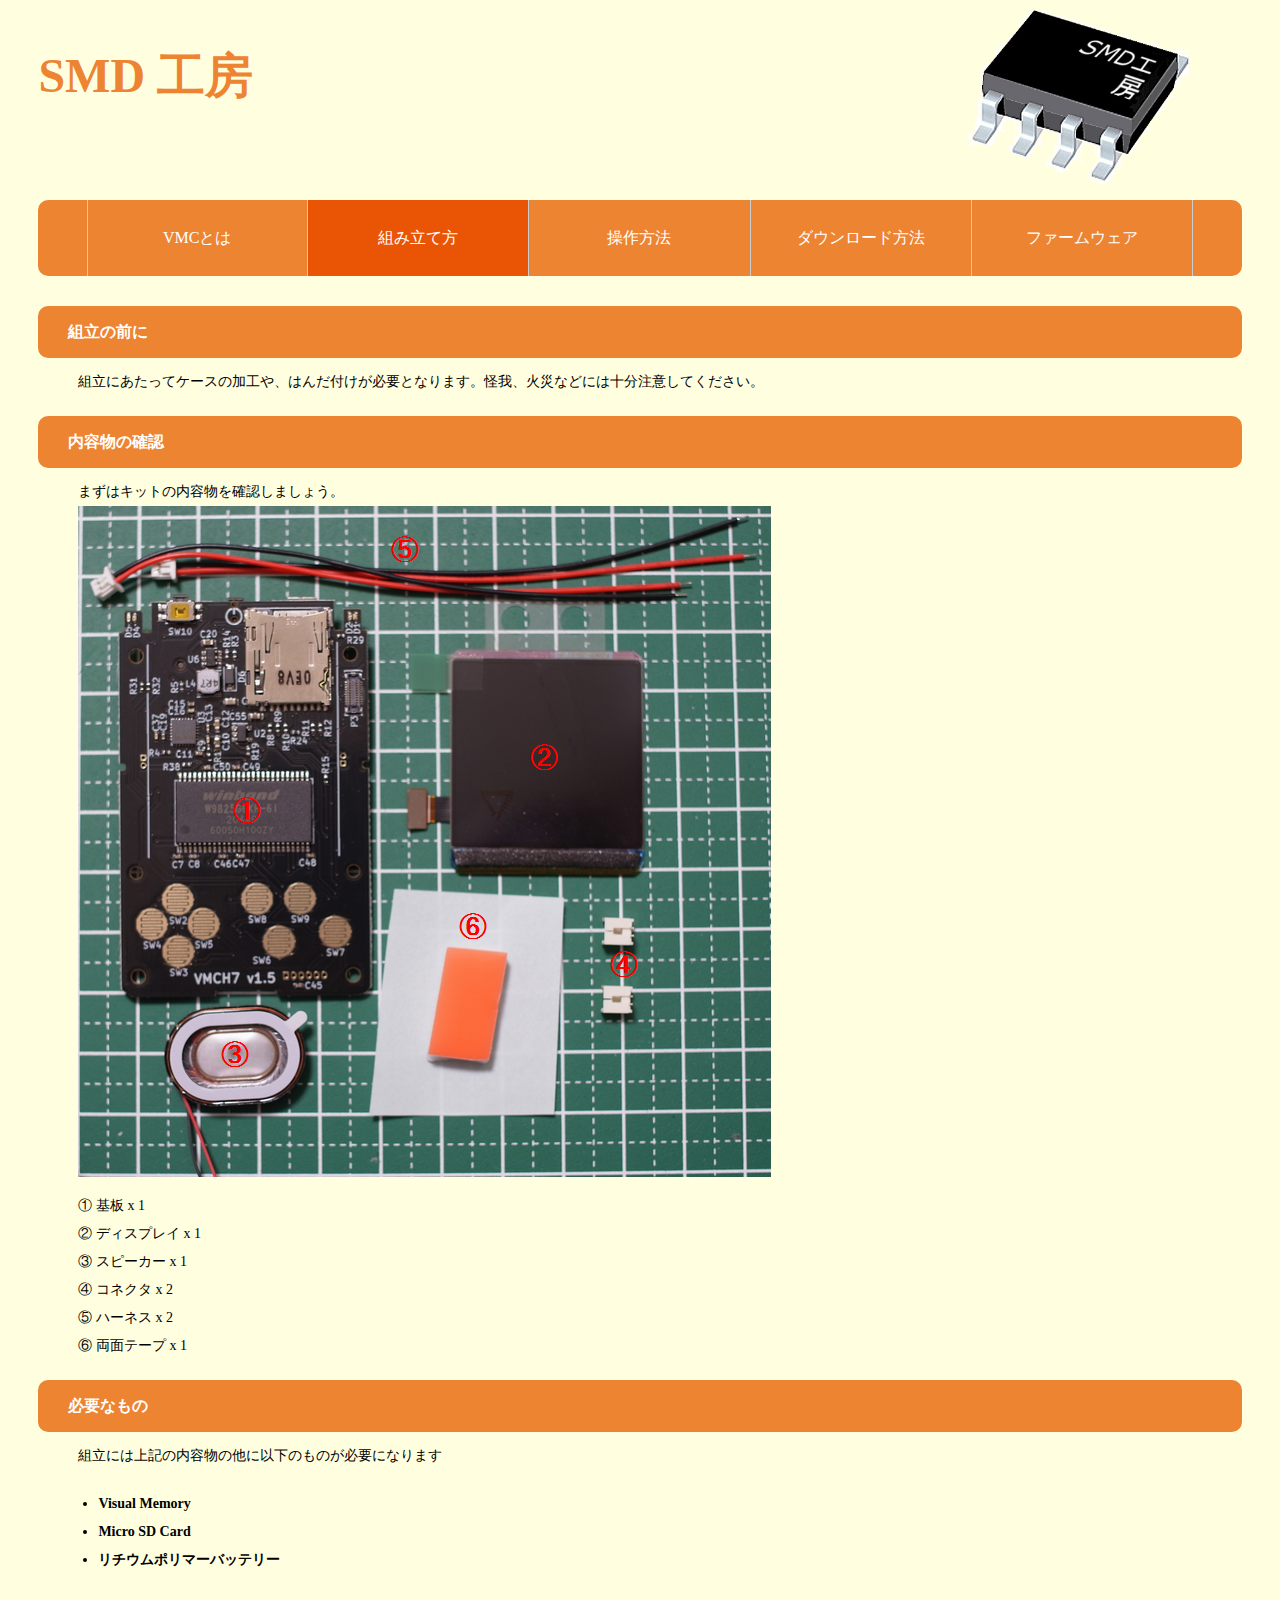
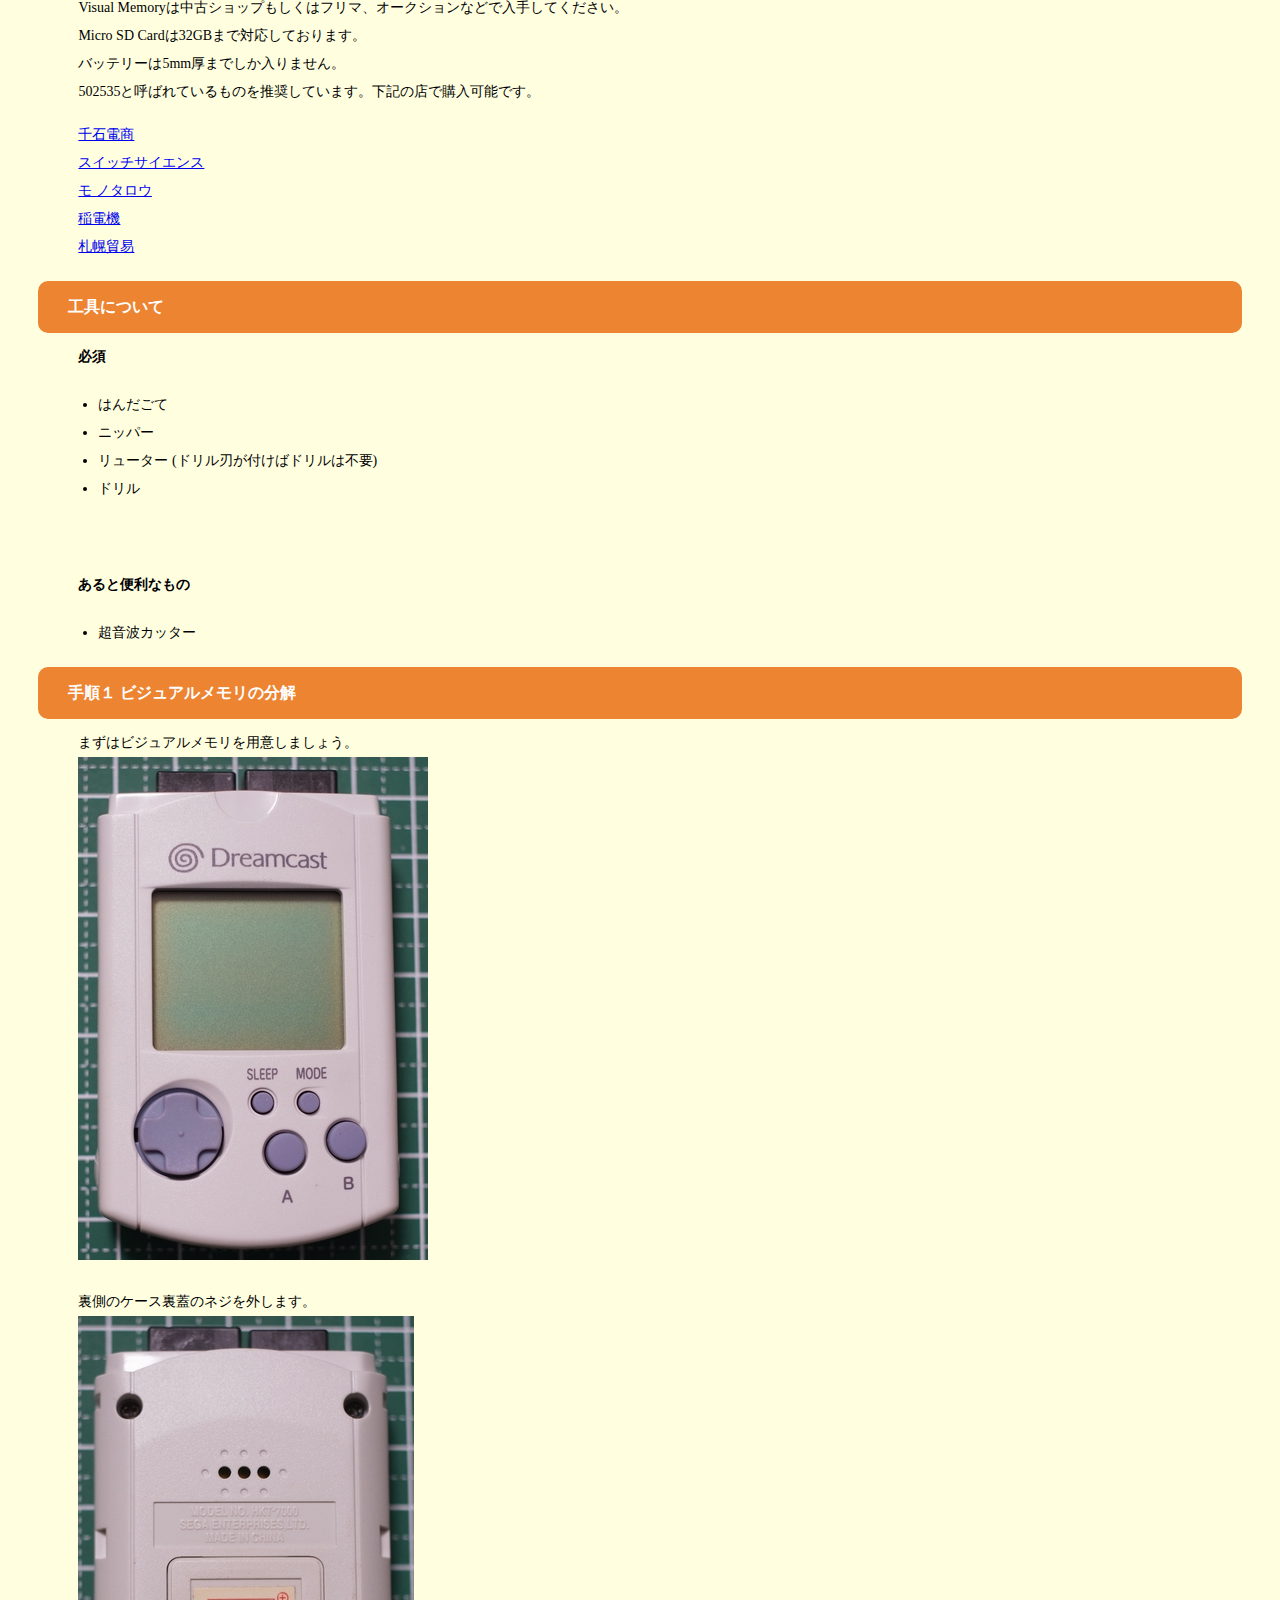
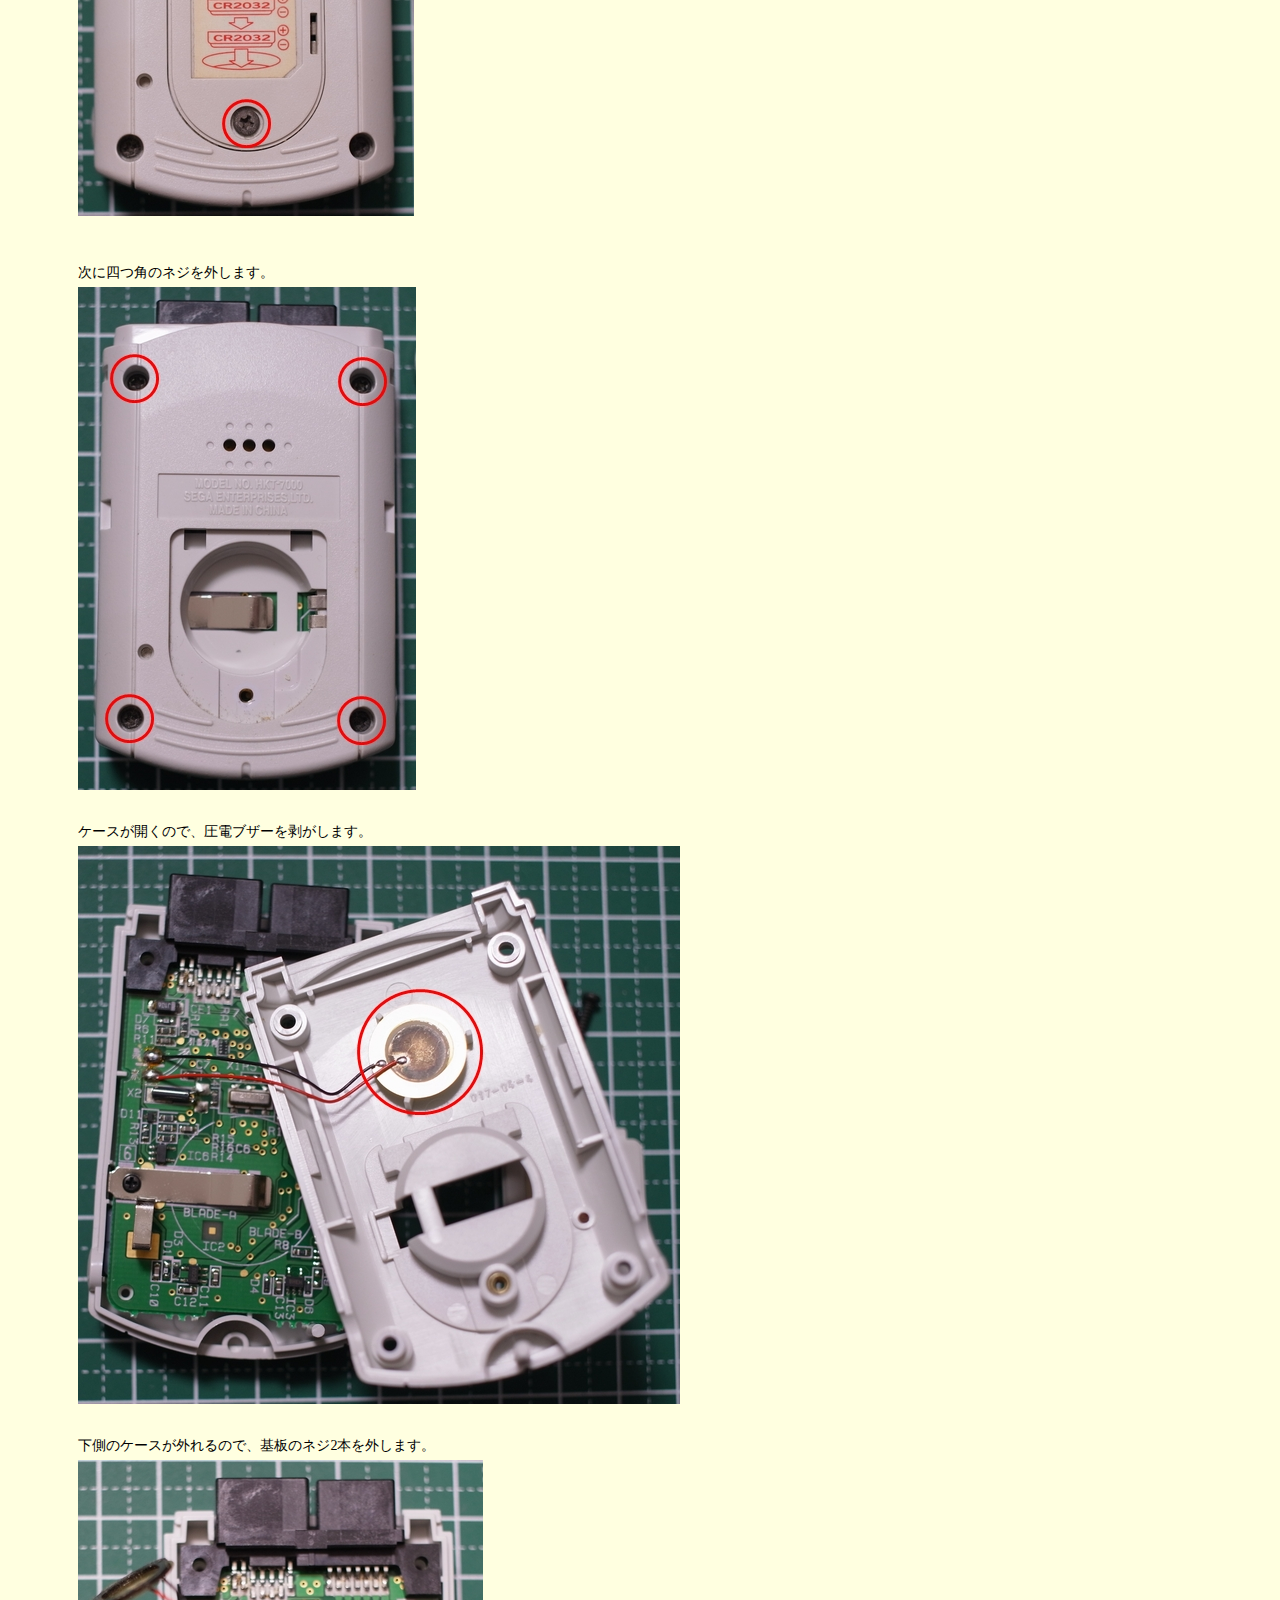
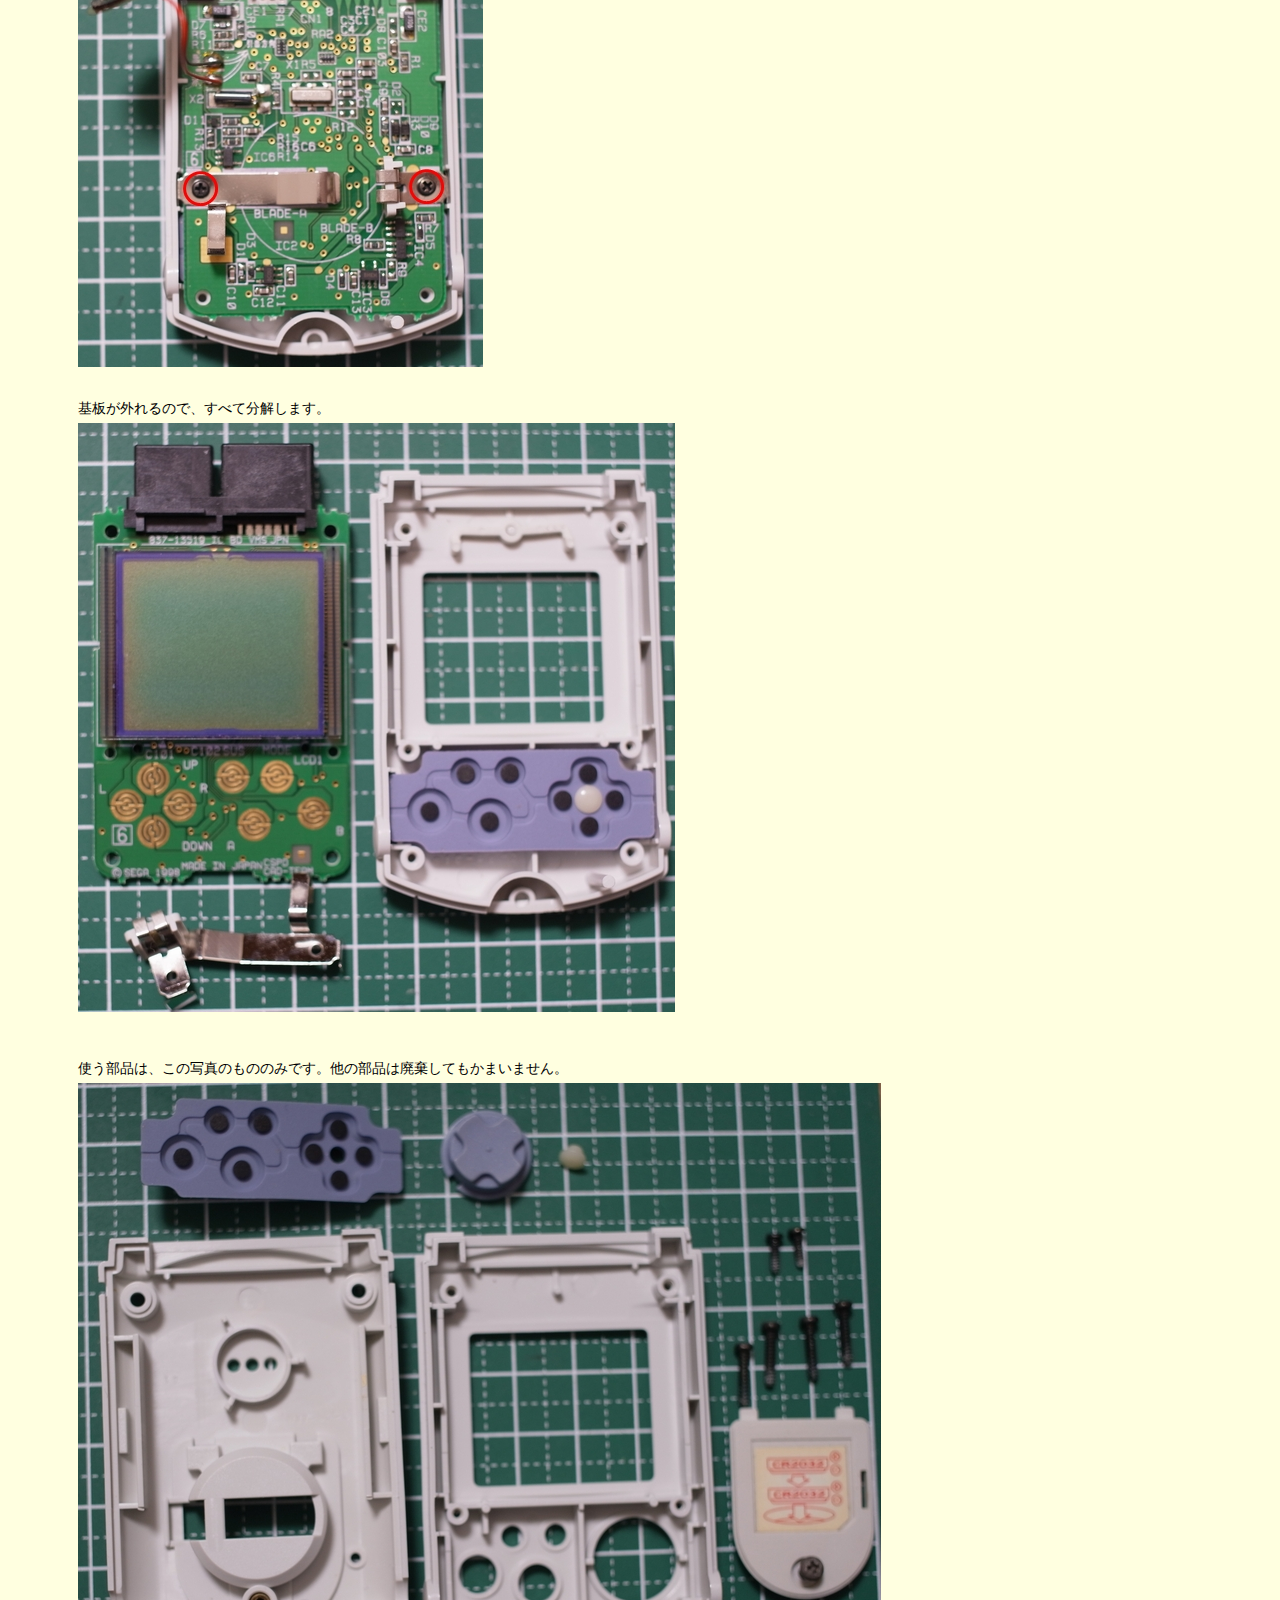
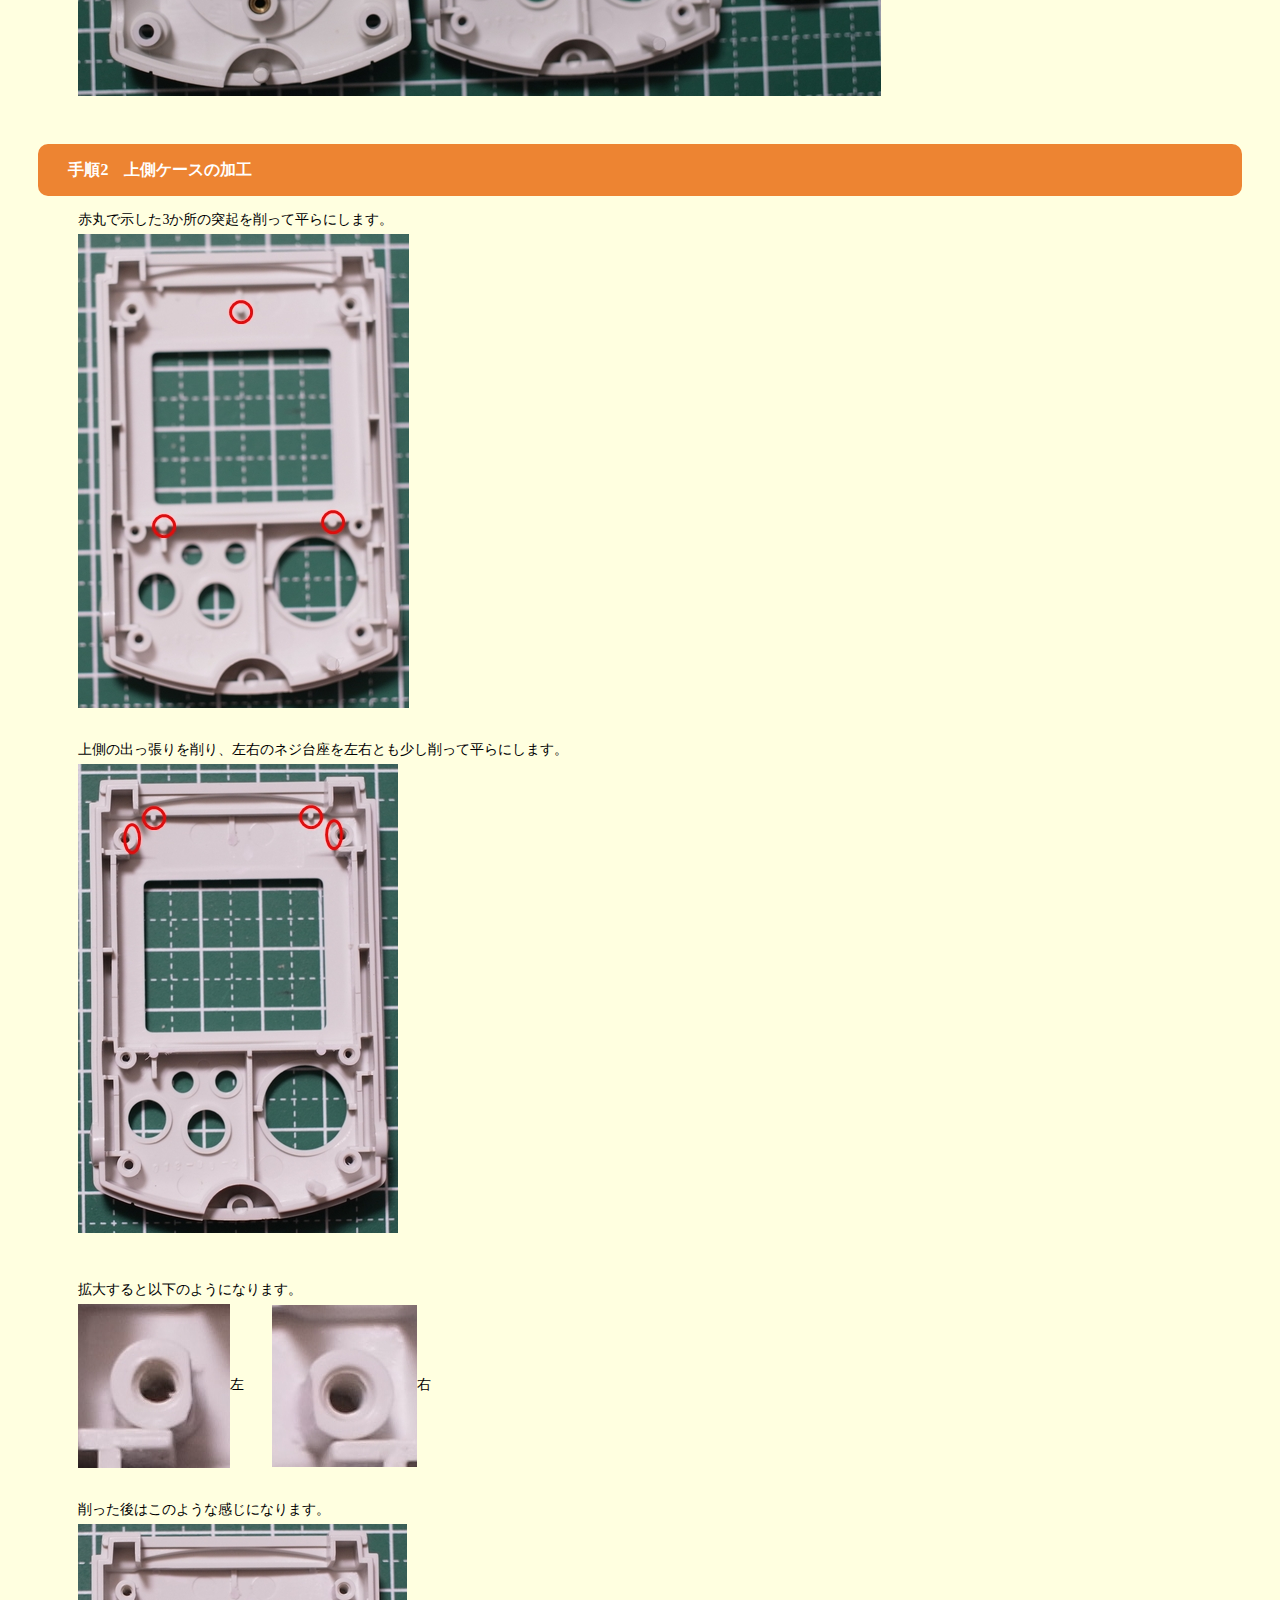
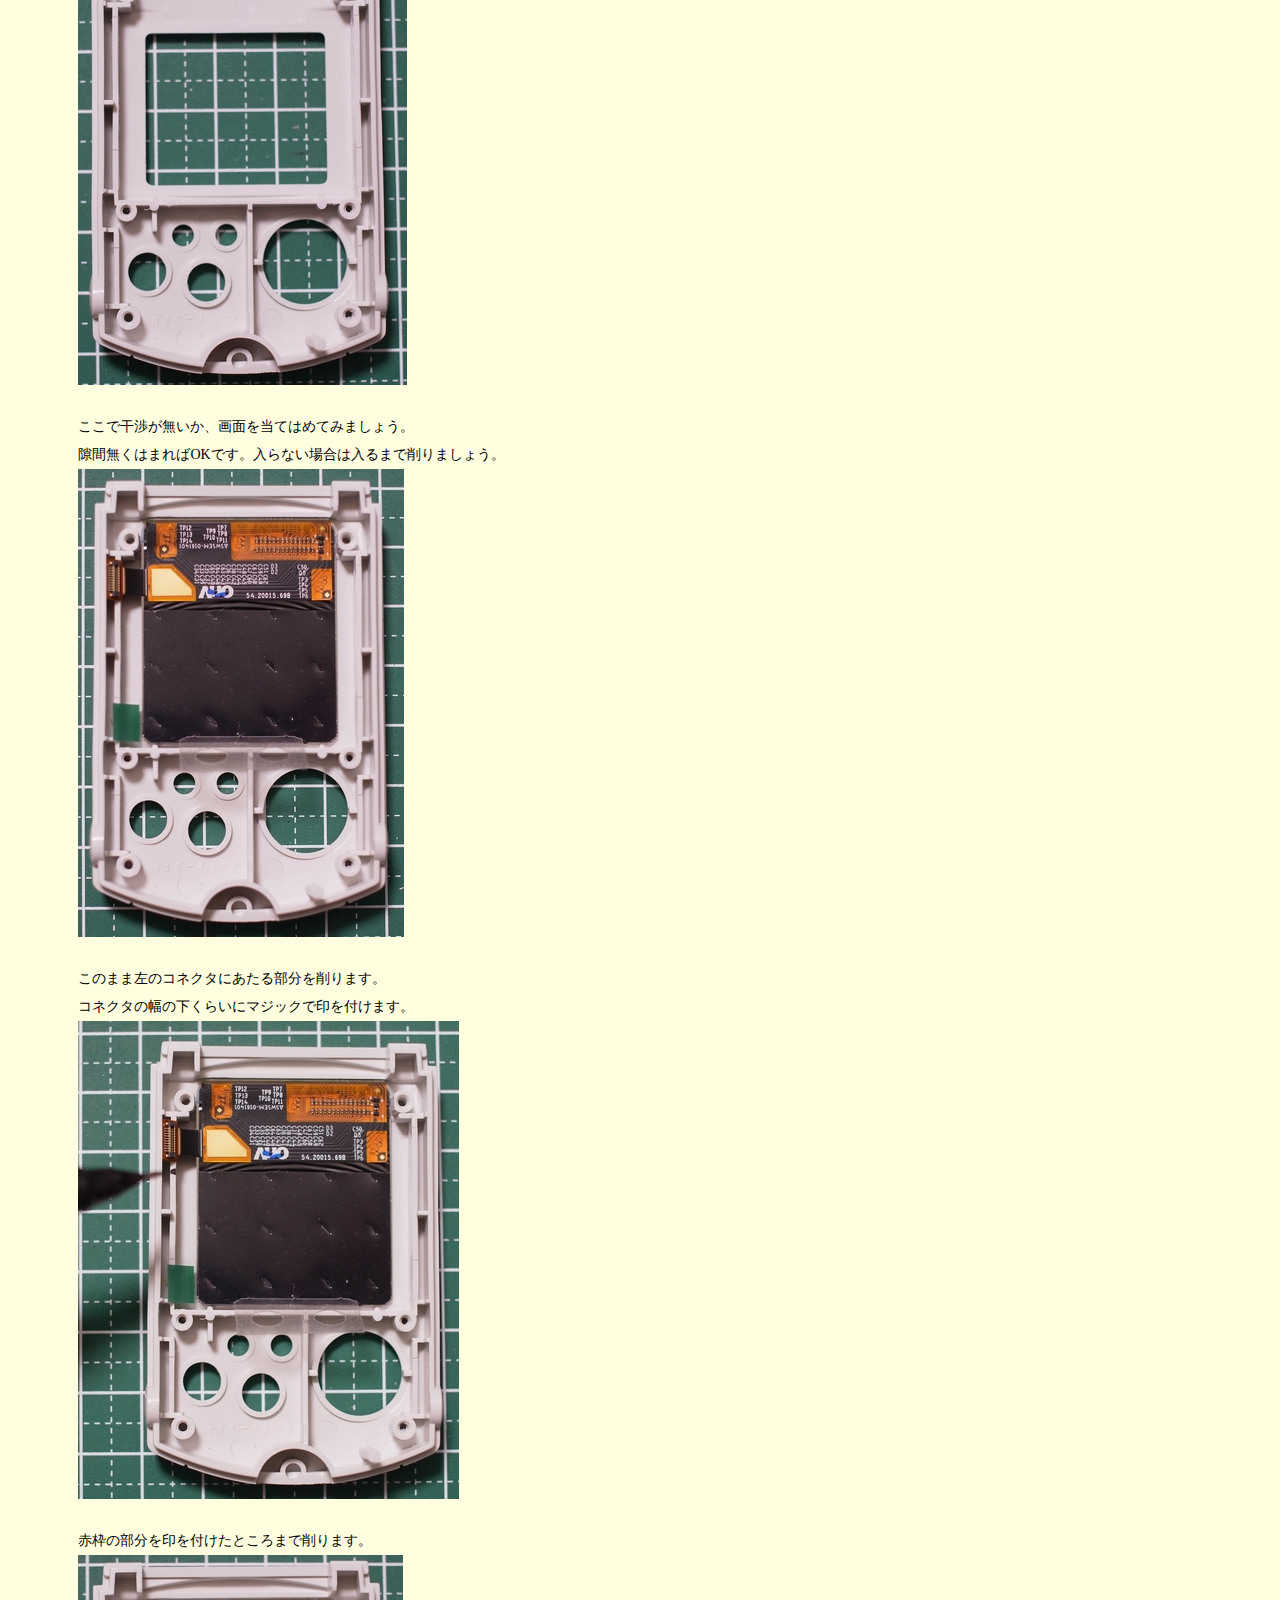
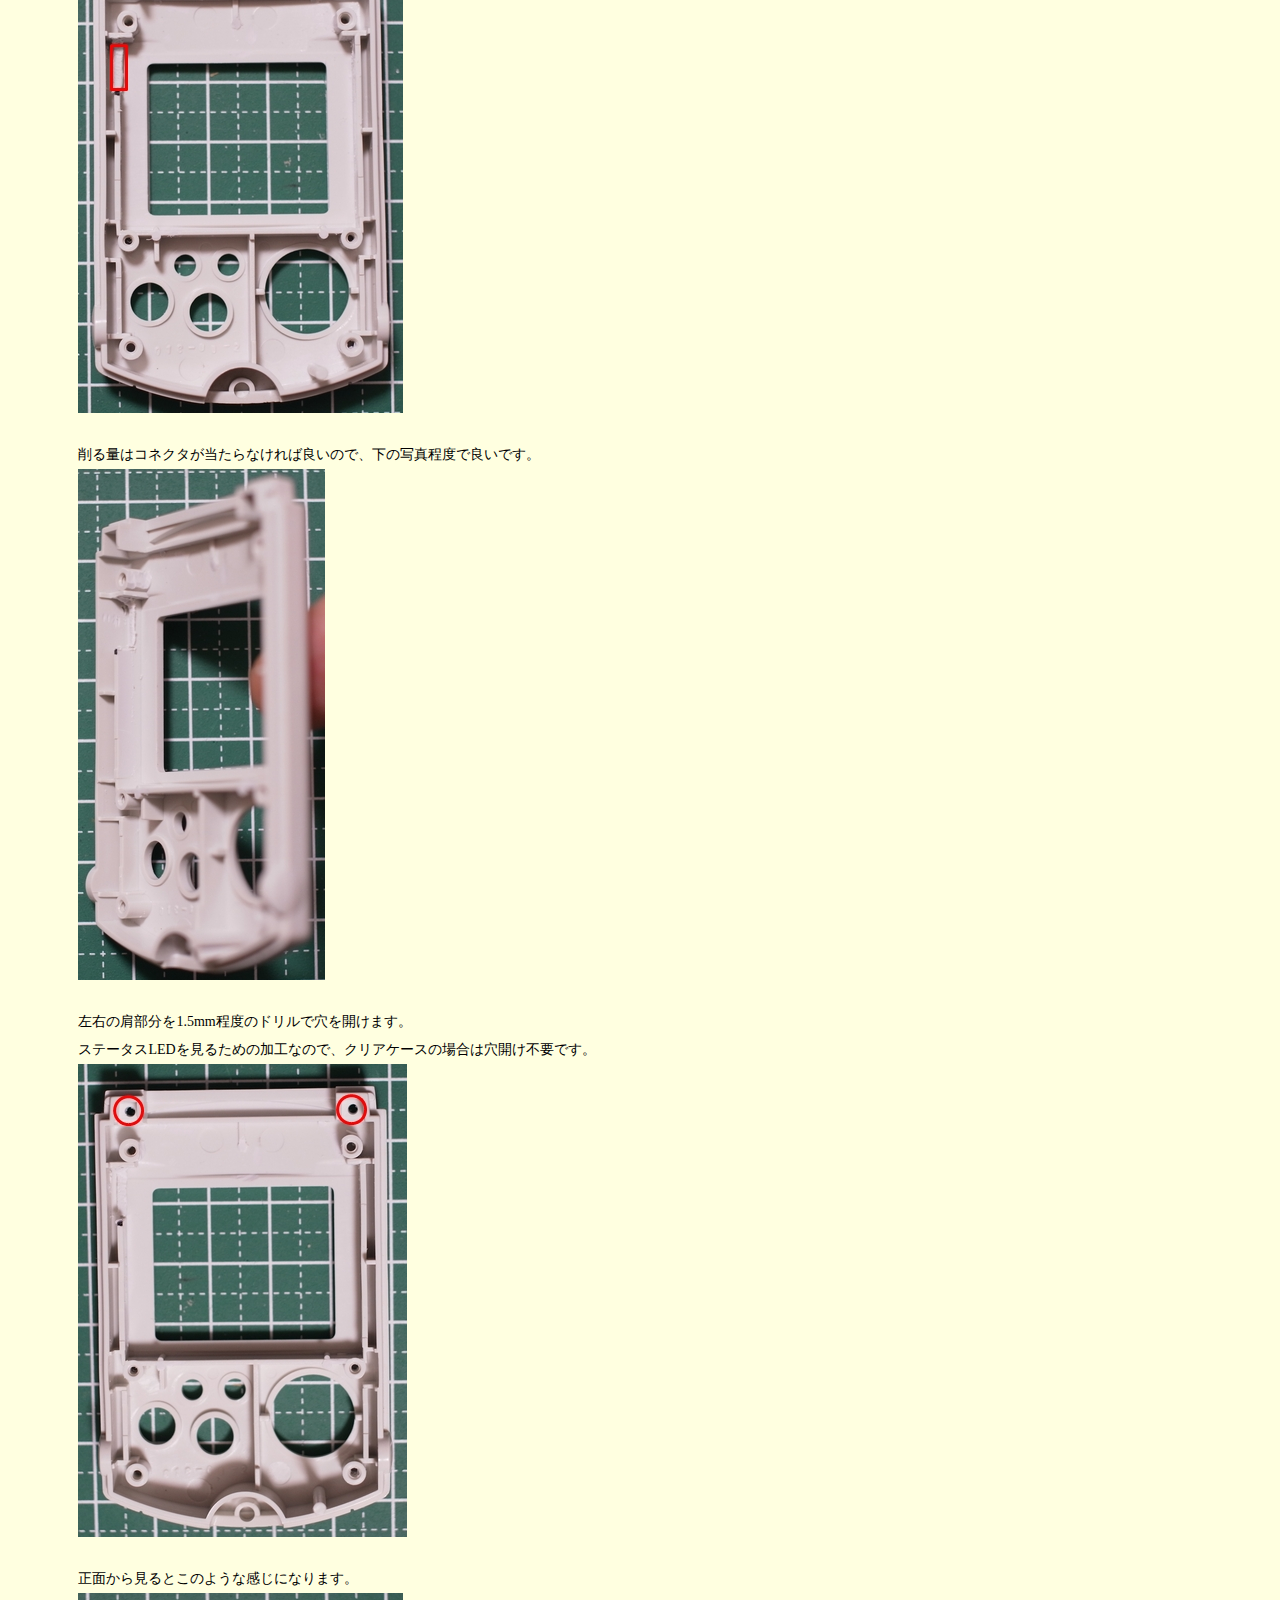
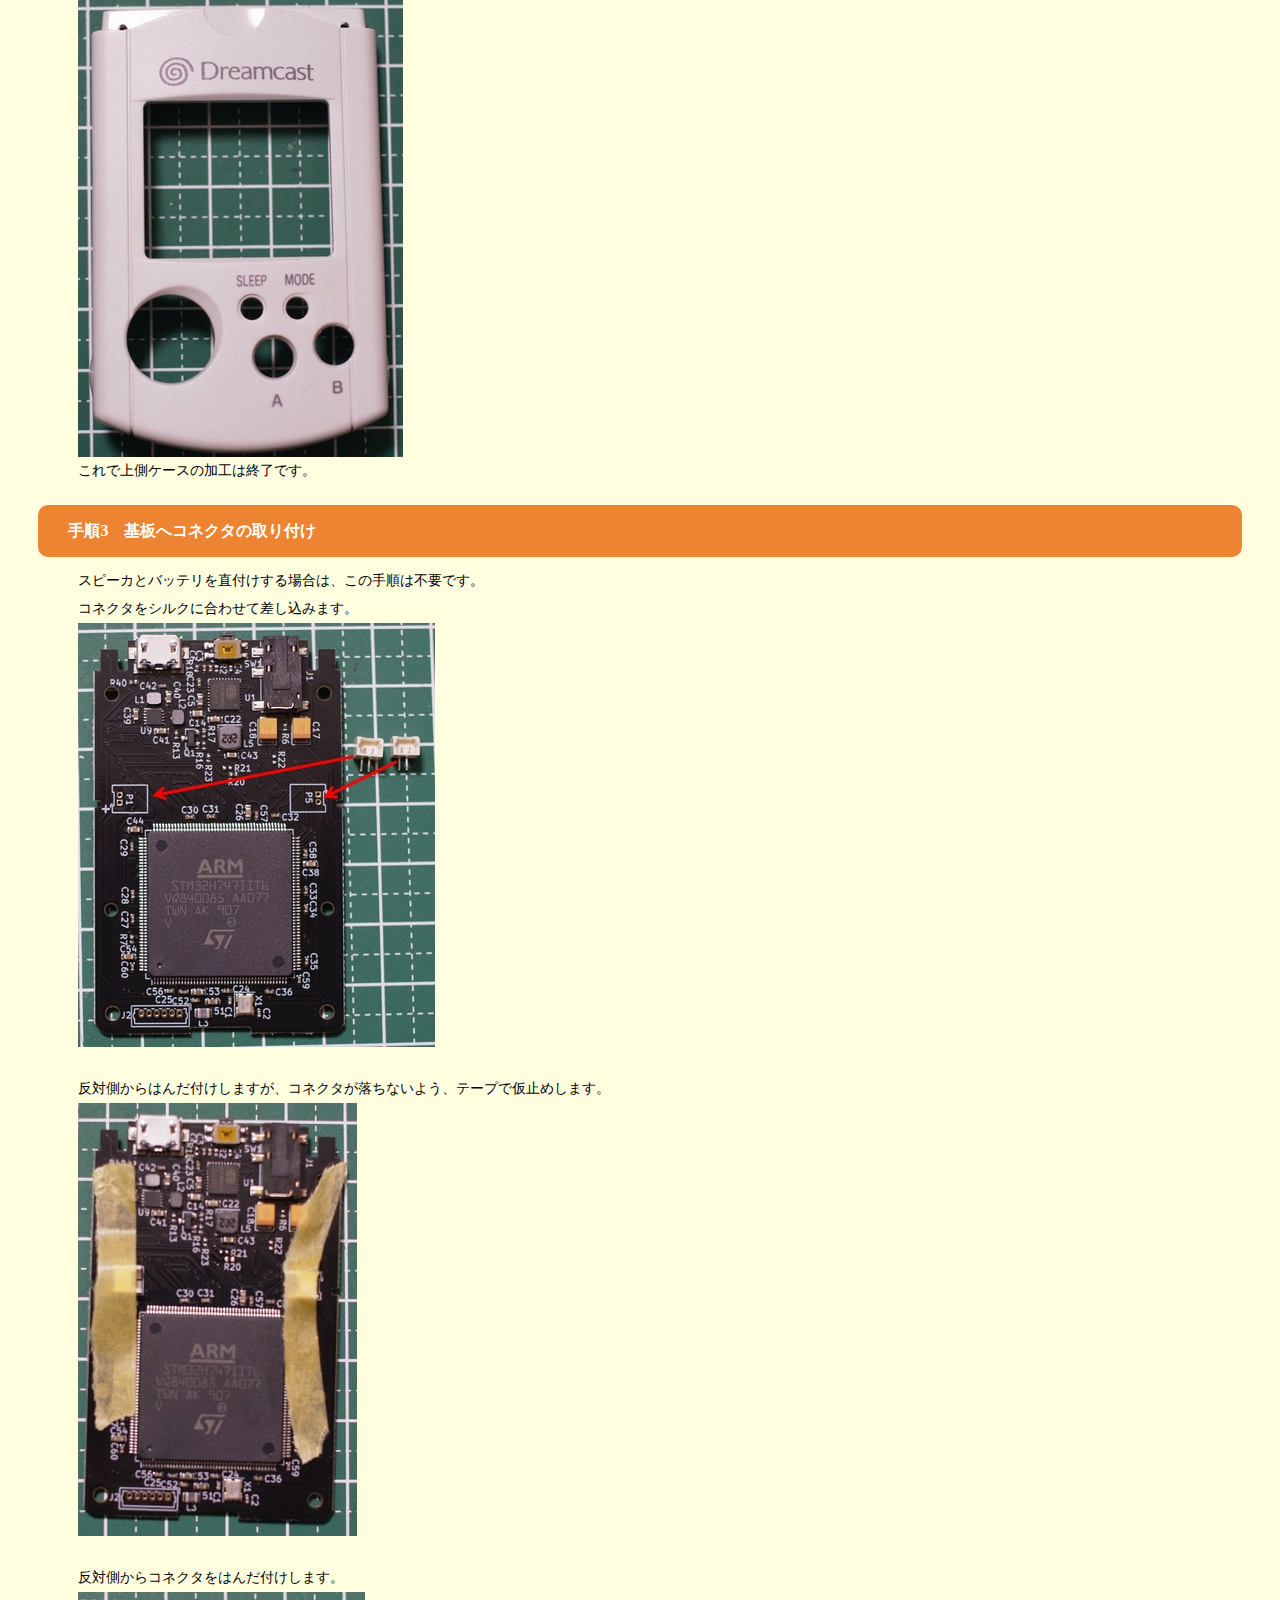
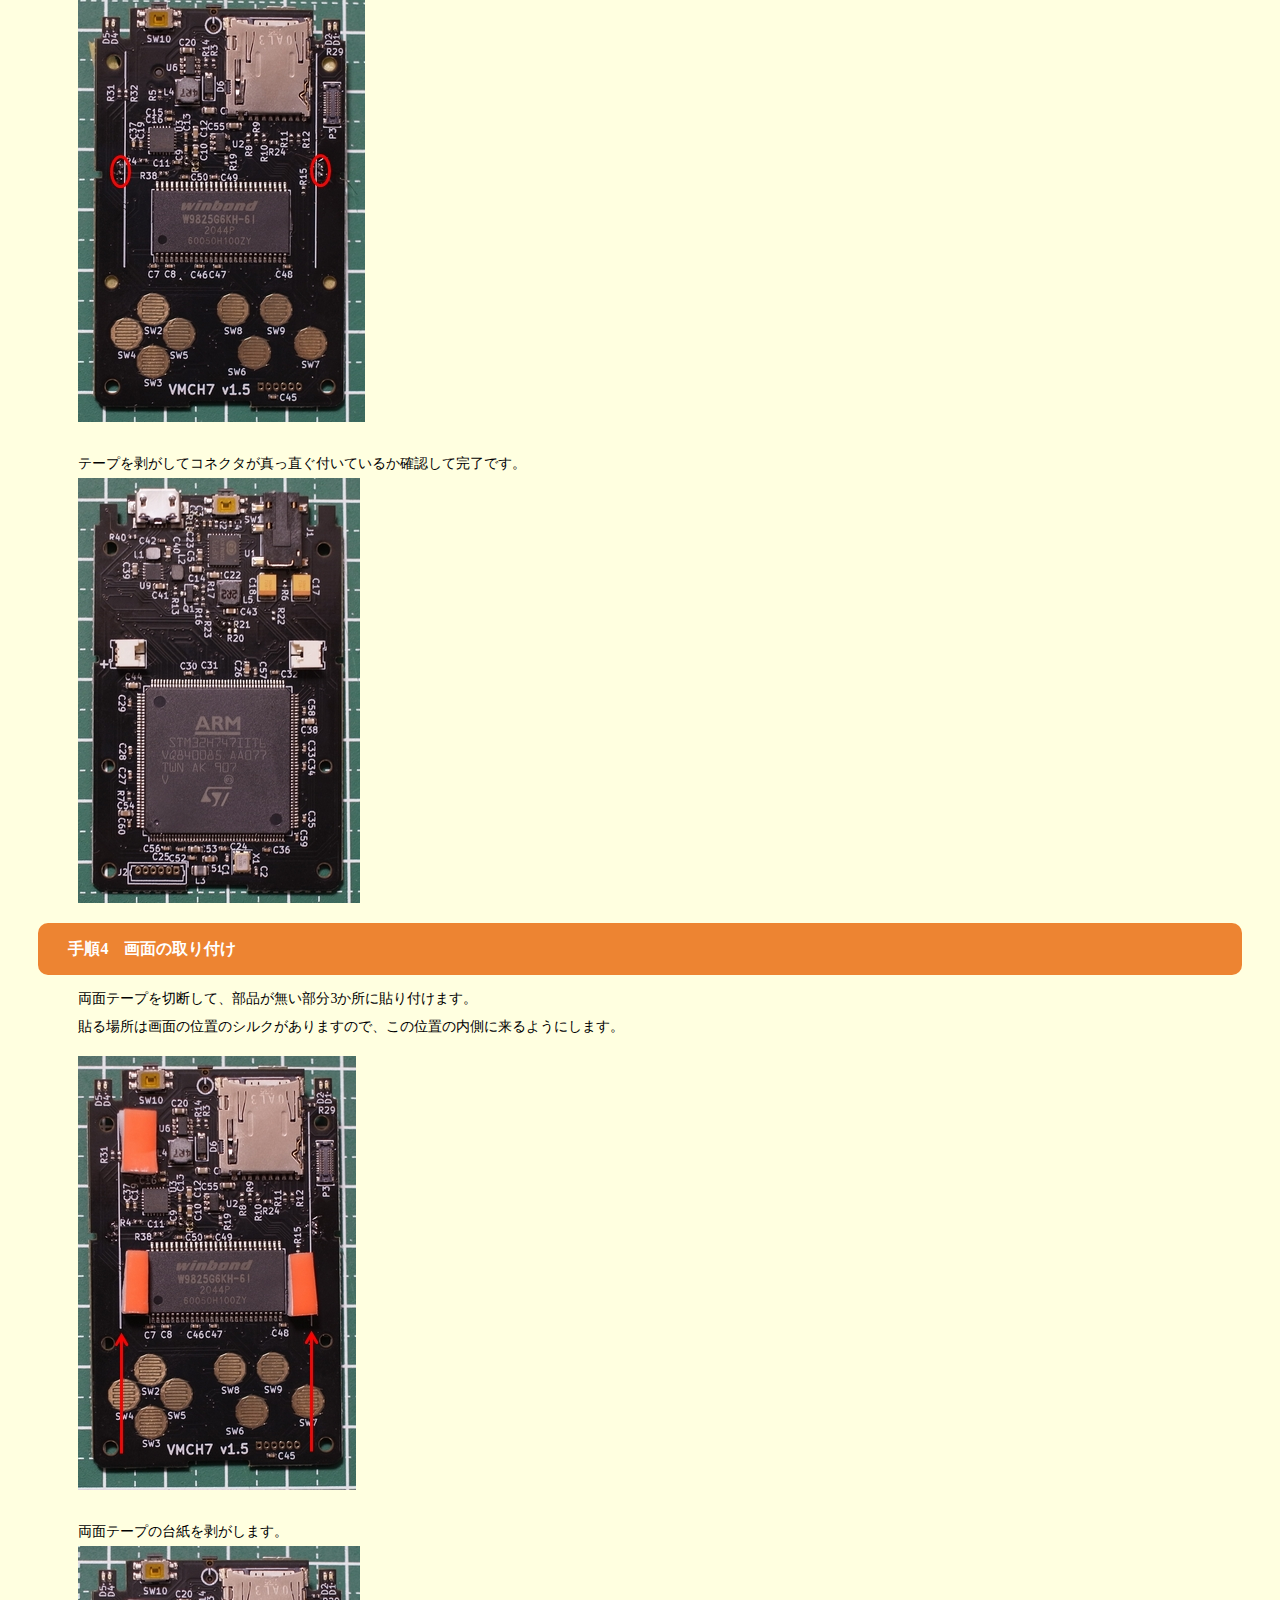
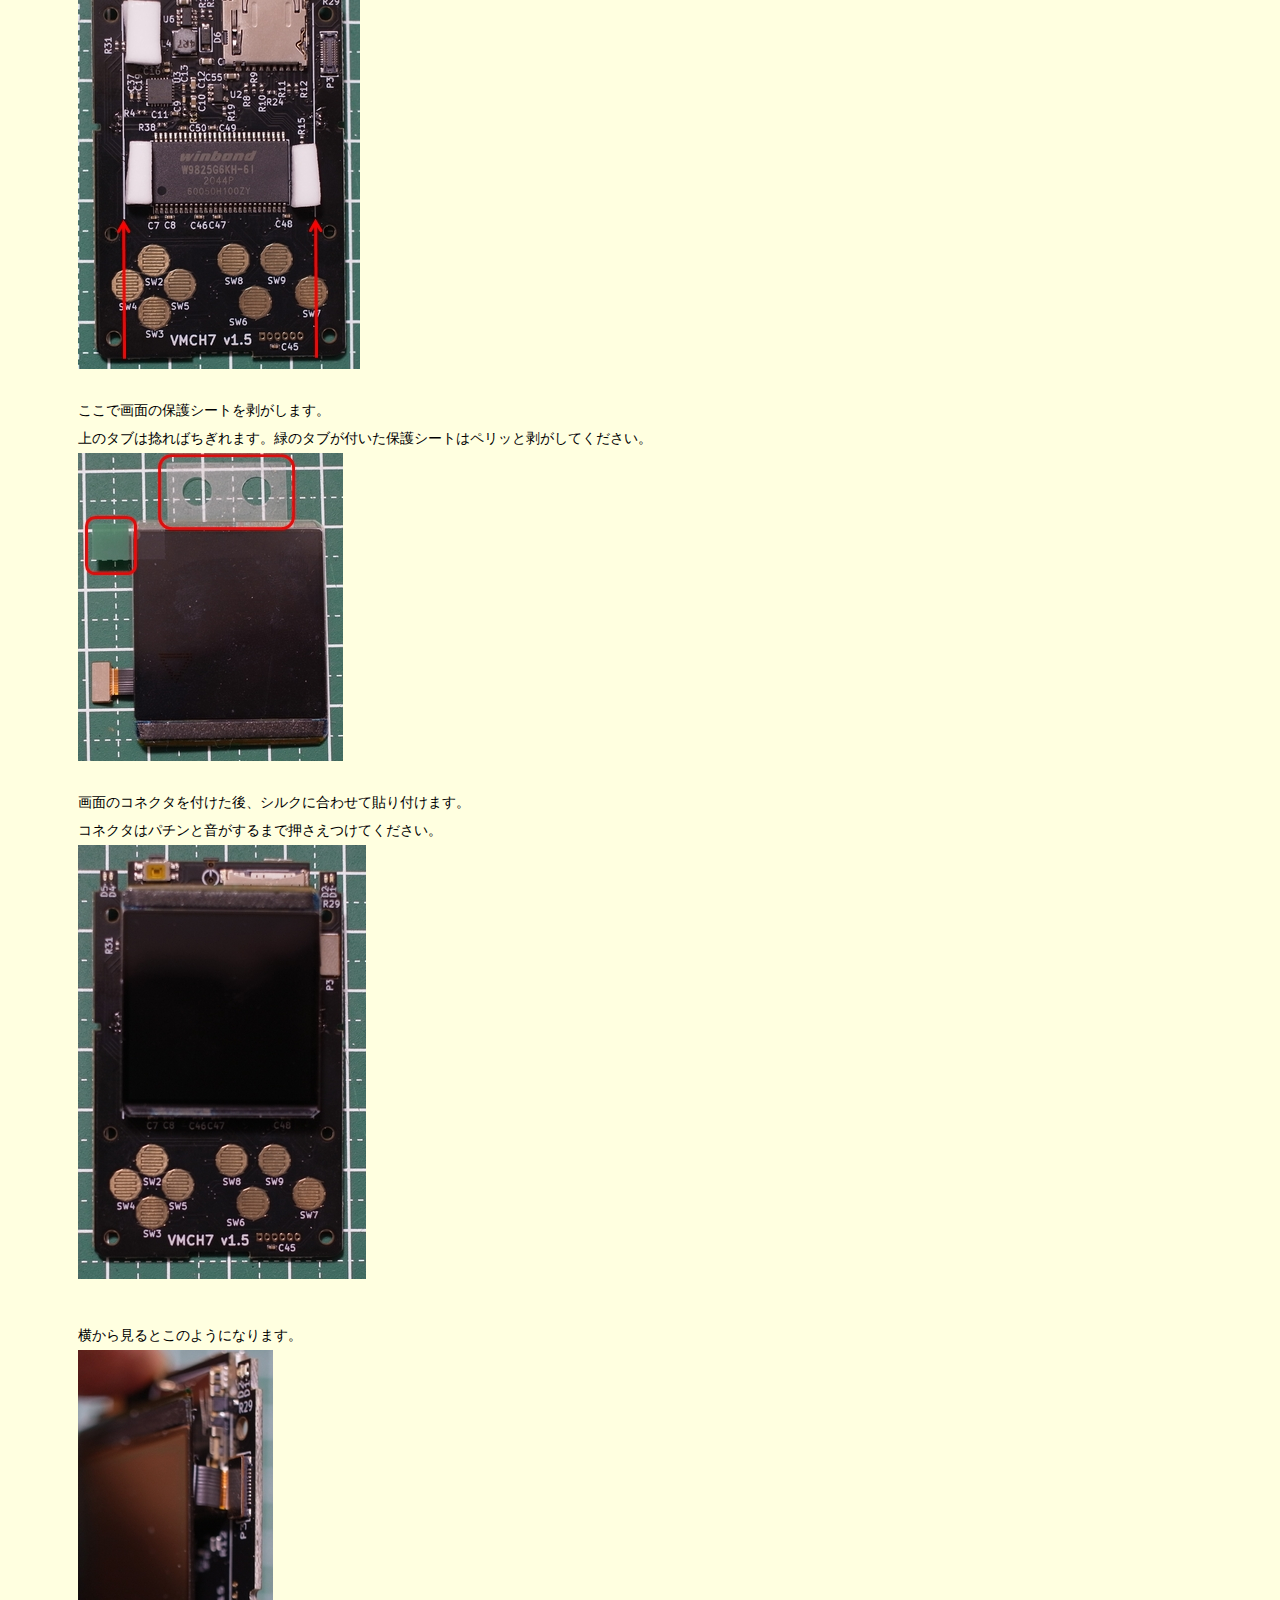
==== assembly.html @ cb1661ad "Initial Issule" ====
<!DOCTYPE html>
<html lang="ja">
  <head>
    <meta http-equiv="content-type" content="text/html; charset=UTF-8">
    <meta http-equiv="X-UA-Compatible" content="IE=edge">
    <title>SMDkoubou - SMD工房</title>
    <meta name="viewport" content="width=device-width, initial-scale=1">
    <meta name="description" content="SMD工房で販売しているキットの取扱説明サイトです。">
    <meta name="keywords" content="ドリームキャスト,Dreamcast,ビジュアルメモリ,Visual Memory,VM,ゲームギア,game gear,メガドラ,mega drive,nes,ファミコン,自作">
    <link rel="stylesheet" href="./css/style.css">
    <link rel="shortcut icon" href="./smd.ico">
    <script src="./js/openclose.js"></script>
    <script src="./js/fixmenu_pagetop.js"></script>
    <!--[if lt IE 9]>
<script src="https://oss.maxcdn.com/html5shiv/3.7.2/html5shiv.min.js"></script><script src="https://oss.maxcdn.com/respond/1.4.2/respond.min.js"></script><![endif]-->
  </head>
  <body>
    <div id="container">
      <header>
        <h1 id="logo"><br>
        </h1>
        <h1 style="height: 96px;"><font size="140" color="#ED8432">SMD 工房</font></h1>
        <aside id="header-img"><img src="./images/rogoK4.png" alt=""></aside>
      </header>
      <!--PC用（901px以上端末）メニュー-->
      <nav id="menubar">
        <ul>
          <li><a href="./index.html">VMCとは</a></li>
          <li class="current"><a href="./assembly.html">組み立て方</a></li>
          <li><a href="./howto.html">操作方法</a></li>
          <li><a href="./download.html">ダウンロード方法</a></li>
          <li><a href="./firmware.html">ファームウェア</a></li>
        </ul>
      </nav>
      <!--小さな端末用（900px以下端末）メニュー-->
      <nav id="menubar-s">
        <ul>
          <li><a href="./index.html">VMCとは</a></li>
          <li><a href="./assembly.html">組み立て方</a></li>
          <li><a href="./download.html">ダウンロード方法</a></li>
          <li><a href="./firmware.html">ファームウェア</a></li>
        </ul>
      </nav>
      <div id="contents">
        <div id="main">
          <section>
            <h3>組立の前に</h3>
            <p>組立にあたってケースの加工や、はんだ付けが必要となります。怪我、火災などには十分注意してください。</p>
            <h3>内容物の確認</h3>
            <p>まずはキットの内容物を確認しましょう。<br>
              <img src="images/R0010954s.png" alt="内容物"></p>
            <p>① 基板 x 1<br>
              ② ディスプレイ x 1<br>
              ③ スピーカー x 1<br>
              ④ コネクタ x 2<br>
              ⑤ ハーネス x 2<br>
              ⑥ 両面テープ x 1<br>
            </p>
            <h3>必要なもの</h3>
            <p>組立には上記の内容物の他に以下のものが必要になります<br>
            </p>
            <ul class="disc">
              <li><b>Visual Memory</b></li>
              <li><b>Micro SD Card </b></li>
              <li><b>リチウムポリマーバッテリー</b></li>
            </ul>
            <p> Visual Memoryは中古ショップもしくはフリマ、オークションなどで入手してください。<br>
              Micro SD Cardは32GBまで対応しております。<br>
              バッテリーは5mm厚までしか入りません。<br>
              502535と呼ばれているものを推奨しています。下記の店で購入可能です。</p>
            <p><a href="https://www.sengoku.co.jp/mod/sgk_cart/detail.php?code=EEHD-4YZL"
                target="_blank" rel="noopener">千石電商</a><br>
              <a href="https://www.switch-science.com/catalog/3118/" target="_blank"
                rel="noopener">スイッチサイエンス</a><br>
              <a href="https://www.monotaro.com/p/6069/0026/" target="_blank" rel="noopener">モ
                ノタロウ</a><br>
              <a href="http://www.inedenki.co.jp/category/lithium/Lipobattery/NX-452730/DTP-502535.html"
                target="_blank" rel="noopener">稲電機</a><br>
              <a href="https://item.rakuten.co.jp/sapporo-boueki/kei-746/" target="_blank"
                rel="noopener">札幌貿易</a> </p>
            <h3>工具について</h3>
            <p><b>必須</b> </p>
            <ul class="disc">
              <li>はんだごて</li>
              <li>ニッパー</li>
              <li>リューター (ドリル刃が付けばドリルは不要)</li>
              <li>ドリル</li>
            </ul>
            <p></p>
            <br>
            <p><b>あると便利なもの</b></p>
            <ul class="disc">
              <li>超音波カッター</li>
            </ul>
            <h3>手順１ ビジュアルメモリの分解</h3>
            <p>まずはビジュアルメモリを用意しましょう。<br>
              <img src="images/R0010855s.jpg" alt="VisualMemory"><br>
              <br>
              裏側のケース裏蓋のネジを外します。<br>
              <img src="images/R0010856s.jpg" alt="ケース裏蓋を外す"></p>
            <p>&nbsp;<br>
              次に四つ角のネジを外します。<br>
              <img src="images/R0010858s.jpg" alt="裏カバーを外す"> <br>
              <br>
              ケースが開くので、圧電ブザーを剥がします。<br>
              <img src="images/R0010861s.jpg" alt="ブザー取り外し"> <br>
              <br>
              下側のケースが外れるので、基板のネジ2本を外します。<br>
              <img src="images/R0010863s.jpg" alt="基板ネジ外し"><br>
              <br>
              基板が外れるので、すべて分解します。<br>
              <img src="images/R0010865s.jpg" alt="基板外し"></p>
            <p>&nbsp;<br>
              使う部品は、この写真のもののみです。他の部品は廃棄してもかまいません。<br>
              <img src="images/R0010872s.jpg" alt="使う部品一覧"><br>
            </p>
            <br>
            <h3>手順2　上側ケースの加工</h3>
            <p>赤丸で示した3か所の突起を削って平らにします。<br>
              <img src="images/R0010873s.jpg" alt="3か所削る"><br>
              <br>
              上側の出っ張りを削り、左右のネジ台座を左右とも少し削って平らにします。<br>
              <img src="images/R0010879s.jpg" alt="上側削り"></p>
            <p><br>
              拡大すると以下のようになります。<br>
              <img src="images/R0010881L.jpg" alt="ネジ台座左">左　　<img src="images/R0010881R.jpg"
                alt="ネジ台座右">右<br>
              <br>
              削った後はこのような感じになります。<br>
              <img src="images/R0010881s.jpg" alt="削り後"><br>
              <br>
              ここで干渉が無いか、画面を当てはめてみましょう。<br>
              隙間無くはまればOKです。入らない場合は入るまで削りましょう。<br>
              <img src="images/R0010882s.jpg" alt="画面をはめてみる"><br>
              <br>
              このまま左のコネクタにあたる部分を削ります。<br>
              コネクタの幅の下くらいにマジックで印を付けます。<br>
              <img src="images/R0010883s.jpg" alt="コネクタ加工用の印を付ける"><br>
              <br>
              赤枠の部分を印を付けたところまで削ります。<br>
              <img src="images/R0010885s.jpg" alt="コネクタよけの削り"><br>
              <br>
              削る量はコネクタが当たらなければ良いので、下の写真程度で良いです。<br>
              <img src="images/R0010887s.jpg" alt="斜めから"><br>
              <br>
              左右の肩部分を1.5mm程度のドリルで穴を開けます。<br>
              ステータスLEDを見るための加工なので、クリアケースの場合は穴開け不要です。<br>
              <img src="images/R0010889s.jpg" alt="ドリルで穴あけ"><br>
              <br>
              正面から見るとこのような感じになります。<br>
              <img src="images/R0010890s.jpg" alt="上側ケース正面"><br>
              これで上側ケースの加工は終了です。<br>
            </p>
            <h3>手順3　基板へコネクタの取り付け</h3>
            <p>スピーカとバッテリを直付けする場合は、この手順は不要です。<br>
              コネクタをシルクに合わせて差し込みます。<br>
              <img src="images/R0010922s.jpg" alt="コネクタの差し込み"><br>
              <br>
              反対側からはんだ付けしますが、コネクタが落ちないよう、テープで仮止めします。<br>
              <img src="images/R0010898s.jpg" alt="テープで仮止め"><br>
              <br>
              反対側からコネクタをはんだ付けします。<br>
              <img src="images/R0010899s.jpg" alt="コネクタのはんだ付け"><br>
              <br>
              テープを剥がしてコネクタが真っ直ぐ付いているか確認して完了です。<br>
              <img src="images/R0010900s.jpg" alt="コネクタ取付完了"><br>
            </p>
            <h3>手順4　画面の取り付け</h3>
            <p>両面テープを切断して、部品が無い部分3か所に貼り付けます。<br>
              貼る場所は画面の位置のシルクがありますので、この位置の内側に来るようにします。</p>
            <p> <img src="images/R0010901s.jpg" alt="両面テープ貼り付け"><br>
              <br>
              両面テープの台紙を剥がします。<br>
              <img src="images/R0010902s.jpg" alt="両面テープの台紙を剥がす"><br>
              <br>
              ここで画面の保護シートを剥がします。<br>
              上のタブは捻ればちぎれます。緑のタブが付いた保護シートはペリッと剥がしてください。<br>
              <img src="images/R0010891s.jpg" alt="保護シート剥がし"><br>
              <br>
              画面のコネクタを付けた後、シルクに合わせて貼り付けます。<br>
              コネクタはパチンと音がするまで押さえつけてください。<br>
              <img src="images/R0010903s.jpg" alt="画面取付"></p>
            <p><br>
              横から見るとこのようになります。<br>
              <img src="images/R0010955s.jpg" alt="横から見た図"><br>
              <br>
              ケースに基板を取り付ける前に、まずは方向キーを入れておきます。<br>
              <img src="images/R0010893s.jpg" alt="方向キー挿入"><br>
              <br>
              その上からラバーボタンと方向キー支柱を入れます。<br>
              <img src="images/R0010894s.jpg" alt="ラバーボタン挿入"><br>
              <br>
              その上から画面を下にして、基板をはめ込み、2か所ねじ止めをします。<br>
              <b><span style="color: red;">注意！有機ELは脆いので無理な力を入れないでください。入らない場合はど
                  こか 干渉 してます。</span></b><br>
              <img src="images/R0010904s.jpg" alt="上側ケースに基板を入れる"><br>
              <br>
              USBを接続して電源を入れるとLEDが点灯し、画面が表示されればOKです。<br>
              <img src="images/R0010905s.jpg" alt="電源を入れて動作確認"><br>
            </p>
          </section>
          <section>
            <h3>手順5　下側ケースの加工</h3>
            <p>まずは下図の赤線を参考に、電池ボックスの出っ張り部分を切り取ります。<br>
              (超音波カッターがあると楽ですが、無ければドリルや、リュータを使って頑張って切り取ってください）<br>
              <img src="images/R0010906a.jpg" alt="電池ボックス切り取り"><br>
              <br>
              リポバッテリを入れるために、バッテリを置いて左右の枠にマジックで印を付けます。<br>
              <img src="images/R0010906s.jpg" alt="バッテリの位置決め"><br>
              <br>
              左右の枠を削ってバッテリが入るようにします。<br>
              <img src="images/R0010907s.jpg" alt="バッテリが入るように削る"><br>
              <br>
              スピーカーを取り付けるため、赤い線で囲った部分を削って平らにします。<br>
              黄色い線で囲った部分を削って、厚みを減らします。（5mm厚のバッテリを入れるには削らないと入りません）<br>
              紫色の線で囲った部分の支柱の周りも削っておきます。（削らないと基板の部品が一部干渉します）<br>
              <img src="images/R0010908s.jpg" alt="ひたすら削る"><br>
              <br>
              削るとこんな感じになります。<br>
              <img src="images/R0010909s.jpg" alt="削った後"><br>
              <br>
              裏ぶたをねじ止めして、黄色で囲った部分を削って薄くします。（ここもバッテリと干渉します)<br>
              <img src="images/R0010910s.jpg" alt="裏ぶたを削る"><br>
              <br>
              斜めから見るとこんな感じになります。<br>
              <img src="images/R0010914s.jpg" alt="斜めから見た図"><br>
              <br>
              裏ぶたの支柱にテープを貼っておきます。（支柱が金属なので、短絡を避けるためです）<br>
              <img src="images/R0010915s.jpg" alt="テープを貼る"><br>
              <br>
              <br>
              <br>
            </p>
            <h3>手順6　スピーカーの加工</h3>
            <p>元から付いているケーブルを根元で切断します。<br>
              <img src="images/R0010916s.jpg" alt="ケーブル切断">&nbsp; <br>
              <br>
              コネクタ付きハーネスを赤丸で示した場所にはんだ付けします。<br>
              <img src="images/R0010917s.jpg" alt="はんだ付け場所"><br>
              <br>
              はんだ付け後は以下のようになります。<br>
              （写真を参考に予めハーネスを短くしてからはんだ付けしてください）<br>
              <img src="images/R0010918s.jpg" alt="ハーネスのはんだ付け"><br>
            </p>
            <p><br>
              下側ケースの圧電ブザーが付いていた部分にスピーカーを貼り付けます。<br>
              （ハーネスは右側に来るようにしてください。反対にするとイヤホンジャックと干渉します）<br>
              <img src="images/R0010919s.jpg" alt="スピーカーの貼り付け"><br>
            </p>
            <p>ロットによってははんだ付けする部分に樹脂がかぶっている場合がありますので、そのような場合は以下のようにはんだ付けしやすい場所を選ん
              でください 。 <br>
              <img src="images/R0010959s.jpg" alt="スピーカーのはんだ付け2"> <br>
            </p>
            <h3>手順7　バッテリーの加工</h3>
            <p>まずはバッテリのポリイミドテープを剥がします。（再利用するのでやさしく剥がしてください）<br>
              <img src="images/R0010923s.jpg" alt="ポリイミドテープを剥がす"> <br>
              <br>
              元から付いているケーブルをニッパーで切断し、ケーブルを除去します。<br>
              <b><span style="color: red;">注意！ケーブルは必ず片方ずつ切断すること。両方同時に切断すると短絡し、
                  火災 の原因になります。</span></b><br>
              <img src="images/R0010924s.jpg" alt="ケーブルの切断"> <br>
              <br>
            </p>
            <p>半田ごてをあてて残りのケーブルを除去します。<br>
              <b><span style="color: red;"> 短絡しないように注意</span></b><br>
              <img src="images/R0010925s.jpg" alt="ケーブルの除去"><br>
            </p>
            <span style="color: red;"><span style="color: black;">
                <p>コネクタ付きハーネスをはんだ付けします。（ハーネスの長さは下記の図を参考に短くしてからはんだ付けし てください）<br>
                  <b><span style="color: red;"> 短絡しないように注意しながら一本ずつ作業してください </span></b><br>
                  <img src="images/R0010926s.jpg" alt="ハーネスのはんだ付け"><br>
                  <br>
                  ポリイミドテープを元に戻して完成です。<br>
                  <img src="images/R0010927s.jpg" alt="ポリイミドテープを元に戻す"> <br>
                </p>
              </span></span></section>
          <section>
            <h3>手順8　最終組み立て</h3>
            <p>まずはバッテリーのハーネスを左側のコネクタに差し込みます。(右側はスピーカーのコネクタなので注意）<br>
              <img src="images/R0010928s.jpg" alt="バッテリの取り付け"><br>
              <br>
              スピーカーのハーネスを右側のコネクタに差し込みます。<br>
              <img src="images/R0010929s.jpg" alt="スピーカーの接続"><br>
              <br>
              バッテリの位置やハーネスが干渉しないように注意しながら上下のケースを合わせて、4本のネジを元通りに締めます。<br>
              <img src="images/R0010920s.jpg" alt="ケースを閉める"><br>
              <br>
              完成です<br>
              <img src="images/R0010921s.jpg" alt="完成"><br>
              <br>
            </p>
          </section>
        </div>
        <!--/main--> </div>
      <!--/contents--> </div>
    <!--/container-->
    <footer> <small>Copyright© <a href="https://twitter.com/SMD_Koubou">SMD_Koubou</a>
        All Rights Reserved.</small> <span class="pr"><a href="https://template-party.com/"
          target="_blank">《Web Design:Template-Party》</a></span> </footer>
    <p class="nav-fix-pos-pagetop"><a href="#">↑</a></p>
    <!--メニュー開閉ボタン-->
    <div id="menubar_hdr" class="close"></div>
    <!--メニューの開閉処理条件設定　900px以下-->
    <script>
if (OCwindowWidth() <= 900) {
	open_close("menubar_hdr", "menubar-s");
}
</script> </body>
</html>
---- css/style.css ----
@charset "utf-8";
/* ★セガカラー #ED8432*/


/*slide.cssと、lightbox.cssの読み込み
------------------------------------------------------------------------------------------------------------------------------------------------------*/
@import url(./slide.css);


/*全端末（PC・タブレット・スマホ）共通設定
------------------------------------------------------------------------------------------------------------------------------------------------------*/

/*全体の設定
---------------------------------------------------------------------------*/
body {
	margin: 0px;
	padding: 0px;
	color: #000000/*#FFF;	/*全体の文字色*/
	font-family: "ヒラギノ角ゴ Pro W3", "Hiragino Kaku Gothic Pro", "メイリオ", Meiryo, Osaka, "ＭＳ Ｐゴシック", "MS PGothic", sans-serif;	/*フォント種類*/
	font-size: 14px;	/*文字サイズ*/
	line-height: 2;		/*行間*/
	background:  #FFFFE0;/*#313131;	/*全体の背景色（古いブラウザ用）*/
	-webkit-text-size-adjust: none;
}
h1,h2,h3,h4,h5,p,ul,ol,li,dl,dt,dd,form,figure,form,input,select,textarea {margin: 0px;padding: 0px;font-size: 100%;}
ul {list-style-type: none;}
img {border: none;max-width: 100%;height: auto;vertical-align: middle;}
table {border-collapse:collapse;font-size: 100%;border-spacing: 0;}
video {max-width: 100%;}
iframe /*{width: 100%;}*/
  border: none;
  width: 315px;
  height: 560px
}

/*リンク（全般）設定
---------------------------------------------------------------------------*/
a {
	color: #1A0DAB;		/*リンクテキストの色*/
	transition: 0.4s;	/*マウスオン時の移り変わるまでの時間設定。0.4秒。*/
}
a:visited {color:#660099;} /*訪問済みのリンクの色*/

a:hover {
	color: #f13a7f;			/*マウスオン時の文字色*/
	text-decoration: underline; /*none;	/*マウスオン時に下線を消す設定。残したいならこの１行削除。*/
}

/*コンテナー（footer以外を囲むブロック）
---------------------------------------------------------------------------*/
#container {
	max-width: 1300px;	/*サイトの最大幅*/
	margin: 0 auto;
	padding: 0 3%;
}

/*ヘッダー（ロゴが入った最上段のブロック）
---------------------------------------------------------------------------*/
/*ヘッダーブロック*/
header {
	height: 200px;	/*ヘッダーの高さ*/
	position: relative;
}
/*ロゴ画像*/
header #logo img {
	width: 250px;		/*画像の幅*/
	position: absolute;z-index: 2;
	left: 1%;		/*左から3%の場所に配置*/
	top: 8px;		/*上から75pxの場所に配置*/
}
/*ヘッダー右上の画像*/
#header-img img {
	position: absolute;z-index: 1;
	right: 3%;		/*右から3%の場所に配置*/
	top: 0px;		/*上から-30pxの場所に配置。基準の場所から上に移動する事になります。*/
	width: 250px;	/*画像の幅*/
}

/*コンテンツ（メインメニューとmainとsubを囲むブロック）
---------------------------------------------------------------------------*/
#contents {
	clear: both;overflow: hidden;
	padding-bottom: 40px;	/*下の余白。footerとの間のスペースになります。*/
}

/*メインメニュー
---------------------------------------------------------------------------*/
/*メニューブロック*/
#menubar {
	overflow: hidden;
	background: #ED8432;/*#FFF;	/*背景色（古いブラウザ用）*/
/*	background: linear-gradient(#ED8432,#FFFFFF);  /*(#FFF, #e5e5e5);	/*背景グラデーション*/
	border-radius: 10px;	/*角丸のサイズ*/
	text-align: center;		/*テキストをセンタリング*/
	padding: 0 4%;			/*上下、左右へのメニューブロック内の余白。*/
	margin-bottom: 30px;	/*メニューブロックの下(外側)に空けるスペース*/
}
/*メニュー１個あたりの設定*/
#menubar li {
	overflow: hidden;
	float: left;		/*左に回り込み*/
	width: 20%;			/*メニュー幅。4個なので100÷5=20。6個にしたいなら16.6%にする。*/
	line-height: 1.6;	/*行間*/
	background: #ED8432;
}
#menubar li a {
	display:  block;text-decoration: none;
	border-right: 1px solid #ccc;	/*右側の線の幅・線種・色*/
	padding: 25px 0;	/*上下、左右へのメニュー内の余白*/
	color: #FFFFFF;/*#333;		/*文字色*/
	font-size: 16px;
}
/*１つ目のメニューへの追加設定*/
#menubar li:first-child a {
	border-left: 1px solid #ccc;	/*左側の線の幅・線種・色*/
}
/*マウスオン時と、現在表示中メニューの設定*/
#menubar li a:hover, #menubar li.current a {
	background: #EA5505;/*#f13a7f;	/*背景色*/
	color: #FFFFFF;/*#fff;			/*も地色*/
}
/*スマホ用メニューを表示させない*/
#menubar-s {display: none;}
/*３本バーアイコンを表示させない*/
#menubar_hdr {display: none;}

/*mainコンテンツ
---------------------------------------------------------------------------*/
/*h2タグの設定*/
#main h2 {
	clear: both;
	margin-bottom: 20px;	/*見出しの下にとるスペース*/
	font-size: 16px;		/*文字サイズ*/
	padding: 12px 30px;		/*上下、左右への余白*/
	color: #FFFFFF;/*#333;			/*文字色*/
	border-radius: 10px;	/*角丸のサイズ*/
	background: #ED8432;/*#FFF;		/*背景色（古いブラウザ用）*/
	/*background: linear-gradient(#FFF, #e5e5e5);	/*背景グラデーション(★グラデーションなくした)*/
}
/*mainコンテンツのh3タグの設定*/
#main h3 {
	clear: both;
	margin-bottom: 20px;	/*見出しの下にとるスペース*/
	font-size: 16px;		/*文字サイズ*/
	padding: 10px 30px;		/*上下、左右への余白*/
	color:#FFFFFF;  /*文字色*/
	border-radius: 10px;	/*角丸のサイズ*/
	background: #ED8432   /*#000;		/*背景色（古いブラウザ用）*/
/*	background: linear-gradient(#222, #000);	/*背景グラデーション*/
}
/*段落タグ設定*/
#main p {
	padding: 0px 40px 20px;	/*上、左右、下への余白*/
}
/*他。微調整。*/
#main p + p {
	margin-top: -5px;
}
#main h2 + p,
#main h3 + p,
#main h4 + p {
	margin-top: -10px;
}
#main section + section {
	margin-top: 30px;
}

/*Galleryページのサムネイル
---------------------------------------------------------------------------*/
/*写真全体を囲むブロック*/
.photo-block {
	overflow: hidden;
	margin: 0 40px 20px;	/*上、左右、下へのボックスの外側に空けるスペース*/
	background: #000;		/*背景色*/
}
/*画像*/
.list figure {
	width: 25%;			/*画像幅*/
	float: left;		/*左に回り込み*/
	transition: 0.4s;	/*マウスオン時の移り変わるまでの時間設定。0.4秒。*/
}
.list a figure {
	opacity: 0.6;		/*画像の透明度60%*/
}
/*マウスオン時の画像*/
.list a:hover figure {
	opacity: 1;		/*画像の色を100%出す*/
}

/*フッター設定
---------------------------------------------------------------------------*/
footer {
	clear: both;
	font-size: 85%;			/*文字サイズ*/
	background: #141c12;	/*背景色*/
	color: #fff;			/*文字色*/
	text-align: center;		/*文字をセンタリング*/
}
footer a {text-decoration: none;}
footer .pr {display: block;font-size: 80%;}

/*トップページ内「更新情報・お知らせ」ブロック
---------------------------------------------------------------------------*/
/*ブロック全体の設定*/
#new dl {
	padding: 0 40px 20px;	/*上、左右、下へのボックス内の余白*/
}
/*日付設定*/
#new dt {
	float: left;	/*左に回り込み*/
	width: 9em;		/*幅*/
	letter-spacing: 0.1em;	/*文字間隔*/
}
/*記事設定*/
#new dd {
	padding-left: 9em;	/*左に空けるスペース。日付の幅の分をここで確保。*/
	border-bottom: 1px solid #555;	/*下線の幅、線種、色*/
}

/*テーブル（ta1）
---------------------------------------------------------------------------*/
/*テーブル１行目に入った見出し部分（※caption）*/
.ta1 caption {
	border: 1px solid #999;	/*テーブルの枠線の幅、線種、色*/
	border-bottom: none;	/*下線だけ消す*/
	text-align: left;		/*文字を左寄せ*/
	font-weight: bold;		/*太字に*/
	padding: 10px;			/*ボックス内の余白*/
	background: #000;		/*背景色*/
}
/*ta1設定*/
.ta1 {
	table-layout: fixed;
	width: 100%;
	margin: 0 auto 20px;
}
.ta1, .ta1 td, .ta1 th {
	word-break: break-all;
	border: 1px solid #999;	/*テーブルの枠線の幅、線種、色*/
	padding: 10px 15px;		/*ボックス内の余白*/
}
/*テーブル１行目に入った見出し部分*/
.ta1 th.tamidashi {
	width: auto;
	text-align: left;	/*左よせ*/
	background: #000;	/*背景色*/
}
/*ta1の左側ボックス*/
.ta1 th {
	width: 140px;	/*幅*/
	text-align: center;	/*センタリング*/
}

/*フォーム関連
---------------------------------------------------------------------------*/
/*ボタン（btn）*/
input[type="submit"].btn,
input[type="button"].btn,
input[type="reset"].btn {
	padding: 5px 10px;		/*上下、左右のボタン内の余白*/
	border: 1px solid #ccc;	/*枠線の幅、線種、色*/
	border-radius: 3px;		/*角丸のサイズ*/
	background: #eee;		/*背景色*/
	color: #333;			/*文字色*/
}
/*マウスオン時のボタン（btn）設定*/
input[type="submit"].btn:hover,
input[type="button"].btn:hover,
input[type="reset"].btn:hover {
	border: 1px solid #999;	/*枠線の幅、線種、色*/
	background: #fff;		/*背景色*/
}
/*input,textarea共通*/
input,textarea {
	outline: none;background: transparent;
	border: 1px solid #999;	/*枠線の幅、線種、色*/
	color: #fff;			/*文字色*/
}
/*input,textareaのフォーカス時*/
input:focus,textarea:focus {
	border: 1px solid #fff;	/*枠線の幅、線種、色*/
}

/*PAGE TOP（↑）設定
---------------------------------------------------------------------------*/
@keyframes scroll {
0% {opacity: 0;}
100% {opacity: 1;}
}
/*通常時のボタンは非表示*/
body .nav-fix-pos-pagetop a {
	display: none;
}
/*fixmenu_pagetop.jsで設定している設定値になったら出現するボタンスタイル*/
body.is-fixed-pagetop .nav-fix-pos-pagetop a {
	display: block;text-decoration: none;text-align: center;z-index: 100;position: fixed;animation-name: scroll;animation-duration: 1s;animation-fill-mode: forwards;
	width: 50px;		/*ボタンの幅*/
	line-height: 50px;	/*ボタンの高さ*/
	bottom: 50px;		/*ウィンドウの下から20pxの場所に配置*/
	right: 1%;			/*ウィンドウの右から1%の場所に配置*/
	color:#FFFFFF;/*文字色*/
	border-radius: 50%;	/*角丸指定。50%にすると円形になる。四角形がいいならこの１行削除。*/
	background: #ED8432;/*f13a7f;	/*背景色*/
}
/*マウスオン時の背景色*/
body.is-fixed-pagetop .nav-fix-pos-pagetop a:hover {
	background: #EA5505;/*#fff;*/
	color: #FFFFFF;
}

/*checkブロック。赤い注意書きブロックです。
---------------------------------------------------------------------------*/
p.check {
	background: #ff0000;
	color:#fff;
	padding: 10px 25px !important;
	margin-bottom: 20px;
}
p.check a {color: #fff;}

/*トップページのNEWアイコン
---------------------------------------------------------------------------*/
.newicon {
	background: #F00;	/*背景色*/
	color: #FFF;		/*文字色*/
	font-size: 70%;		/*文字サイズ*/
	line-height: 1.5;
	padding: 2px 5px;
	border-radius: 2px;
	margin: 0px 5px;
	vertical-align: text-top;
}

/*ul.disc,olタグ
---------------------------------------------------------------------------*/
ul.disc {
	list-style: disc;
	padding: 0 40px 20px 60px;
}
ol {
	padding: 0 40px 20px 65px;
}

/*その他
---------------------------------------------------------------------------*/
.look {background: #ccc;color: #333;padding: 5px 10px;border-radius: 4px;}
.mb15,.mb1em {margin-bottom: 15px !important;}
.mb30 {margin-bottom: 30px !important;}
.clear {clear: both;}
.color1, .color1 a {color: #f13a7f;}
.pr {font-size: 10px;}
.wl {width: 96%;}
.ws {width: 50%;}
.c {text-align: center;}
.r {text-align: right;}
.l {text-align: left;}
img.fr {float: right;margin-left: 10px;margin-bottom: 10px;width: 30%;}
img.fl {float: left;margin-right: 10px;margin-bottom: 10px;width: 30%;}
.big1 {font-size: 24px;}
.mini1 {font-size: 11px;display: inline-block;line-height: 1.5;}
.sh {display: none;}



/*画面幅900px以下の設定
------------------------------------------------------------------------------------------------------------------------------------------------------*/
@media screen and (max-width:900px){

/*ヘッダー（ロゴが入った最上段のブロック）
---------------------------------------------------------------------------*/
/*ロゴ画像*/
header #logo img {
	width: 250px;	/*画像の幅*/
	left: 0px;		/*左から0pxの場所に配置*/
	top: 80px;		/*上から85pxの場所に配置*/
}

/*メインメニュー
---------------------------------------------------------------------------*/
/*アニメーションのフレーム設定。全100コマアニメーションだと思って下さい。*/
@keyframes menu1 {
0% {opacity: 0;}
100% {opacity: 1;}
}
/*スマホ用メニューブロック*/
#menubar-s {
	display: block;overflow: hidden;
	position: absolute;z-index: 10;
	width: 100%;margin-left: -3%;
	top: 200px;					/*上から200pxの場所に配置*/
	border-top: 1px solid #fff;	/*上の線の幅、線種、色*/
	animation-name: menu1;		/*上のkeyframesの名前*/
	animation-duration: 0.5S;	/*アニメーションの実行時間。0.5秒。*/
	animation-fill-mode: both;	/*アニメーションの完了後、最後のキーフレームを維持する*/
}
/*メニュー１個あたりの設定*/
#menubar-s li a {
	display: block;text-decoration: none;
	padding: 15px 30px;	/*上下、左右へのメニュー内の余白*/
	color: #FFFFFF;		/*文字色*/
	font-size: 20px;	/*文字サイズ*/
	border-bottom: 1px solid #fff;	/*下の線の幅、線種、色*/
	background: /*#ED8432;*/rgba(0,0,0,0.8);	/*背景色*/
}
/*PC用メニューを非表示にする*/
#menubar {display: none;}

/*３本バーアイコン設定
---------------------------------------------------------------------------*/
/*３本バーブロック*/
#menubar_hdr {
	display: block;
	position: absolute;z-index: 2;
	top: 20px;	/*上から20pxの場所に配置*/
	right: 3%;	/*右から3%の場所に配置*/
}
/*アイコン共通設定*/
#menubar_hdr.close,
#menubar_hdr.open {
	width: 50px;	/*幅*/
	height: 50px;	/*高さ*/
	border-radius: 50%;
}
/*三本バーアイコン*/
#menubar_hdr.close {
	background: #f13a7f url(../images/icon_menu.png) no-repeat center top/50px;
}
/*閉じるアイコン*/
#menubar_hdr.open {
	background: #f13a7f url(../images/icon_menu.png) no-repeat center bottom/50px;
}

/*Galleryページのサムネイル
タブレットなどの小さな端末ではマウスオンができないので、画像の色を100%出しておく設定です。
---------------------------------------------------------------------------*/
.list a figure {
	opacity: 1;
}

/*その他
---------------------------------------------------------------------------*/
body.s-n #sub,body.s-n #footermenu,.m-n {display: none;}

}



/*画面幅750px以下の設定
------------------------------------------------------------------------------------------------------------------------------------------------------*/
@media screen and (max-width:750px){

/*ヘッダー（ロゴが入った最上段のブロック）
---------------------------------------------------------------------------*/
/*ヘッダーブロック*/
header {
	height: 100px;	/*ヘッダーの高さ*/
}
/*ロゴ画像*/
header #logo img {
	top: 15px;		/*上から35pxの場所に配置*/
}
/*ヘッダー右上の画像*/
#header-img img {
	top: 0px;		/*上から0pxの場所に配置。*/
	right: 10%;		/*右から10%の場所に配置*/
	width: 120px;	/*画像の幅*/
}

/*メインメニュー
---------------------------------------------------------------------------*/
/*スマホ用メニューブロック*/
#menubar-s {
	top: 100px;		/*上から100pxの場所に配置*/
}

}



/*画面幅480px以下の設定
------------------------------------------------------------------------------------------------------------------------------------------------------*/
@media screen and (max-width:480px){

/*全体の設定
---------------------------------------------------------------------------*/
body {
	font-size: 12px;	/*文字サイズ*/
	line-height: 1.5;	/*行間*/
}

/*ヘッダー（ロゴが入った最上段のブロック）
---------------------------------------------------------------------------*/
/*ロゴ画像*/
header #logo img {
	width: 150px;	/*画像の幅*/
}
/*ヘッダー右上の画像*/
#header-img img {
	right: 10%;		/*右から10%の場所に配置*/
	top: 10px;		/*上から10pxの場所に配置*/
	width: 150px;	/*画像の幅*/
}

/*mainコンテンツ
---------------------------------------------------------------------------*/
#main h2,#main h3 {
	font-size: 14px;
	padding-left: 10px;
	padding-right: 10px;
}
/*段落タグ設定*/
#main p {
	padding: 0px 10px 20px;	/*上、左右、下への余白*/
}
/*他。微調整。*/
#main section + section {
	margin-top: 20px;
}

/*Galleryページのサムネイル
---------------------------------------------------------------------------*/
/*写真全体を囲むブロック*/
.photo-block {
	padding: 0 0 20px;	/*上、左右、下のボックス内の余白*/
}

/*トップページ内「更新情報・お知らせ」ブロック
---------------------------------------------------------------------------*/
/*ブロック全体の設定*/
#new dl {
	padding: 0 10px;	/*上下、左右へのボックス内の余白*/
}

/*テーブル（ta1）
---------------------------------------------------------------------------*/
/*テーブル１行目に入った見出し部分（※caption）*/
.ta1 caption {
	padding: 5px;	/*ボックス内の余白*/
}
/*ta1設定*/
.ta1, .ta1 td, .ta1 th {
	padding: 5px;	/*ボックス内の余白*/
}
/*ta1の左側ボックス*/
.ta1 th {
	width: 100px;
}

/*ul.disc,olタグ
---------------------------------------------------------------------------*/
ul.disc {
	list-style: disc;
	padding: 0 10px 20px 30px;
}
ol {
	padding: 0 10px 20px 30px;
}

/*その他
---------------------------------------------------------------------------*/
.ws,.wl {width: 94%;}
.big1 {font-size: 16px;}
img.fr,img.fl {float: none;margin: 0;width: 100%;}
.sh {display:block;}
.pc {display:none;}

}
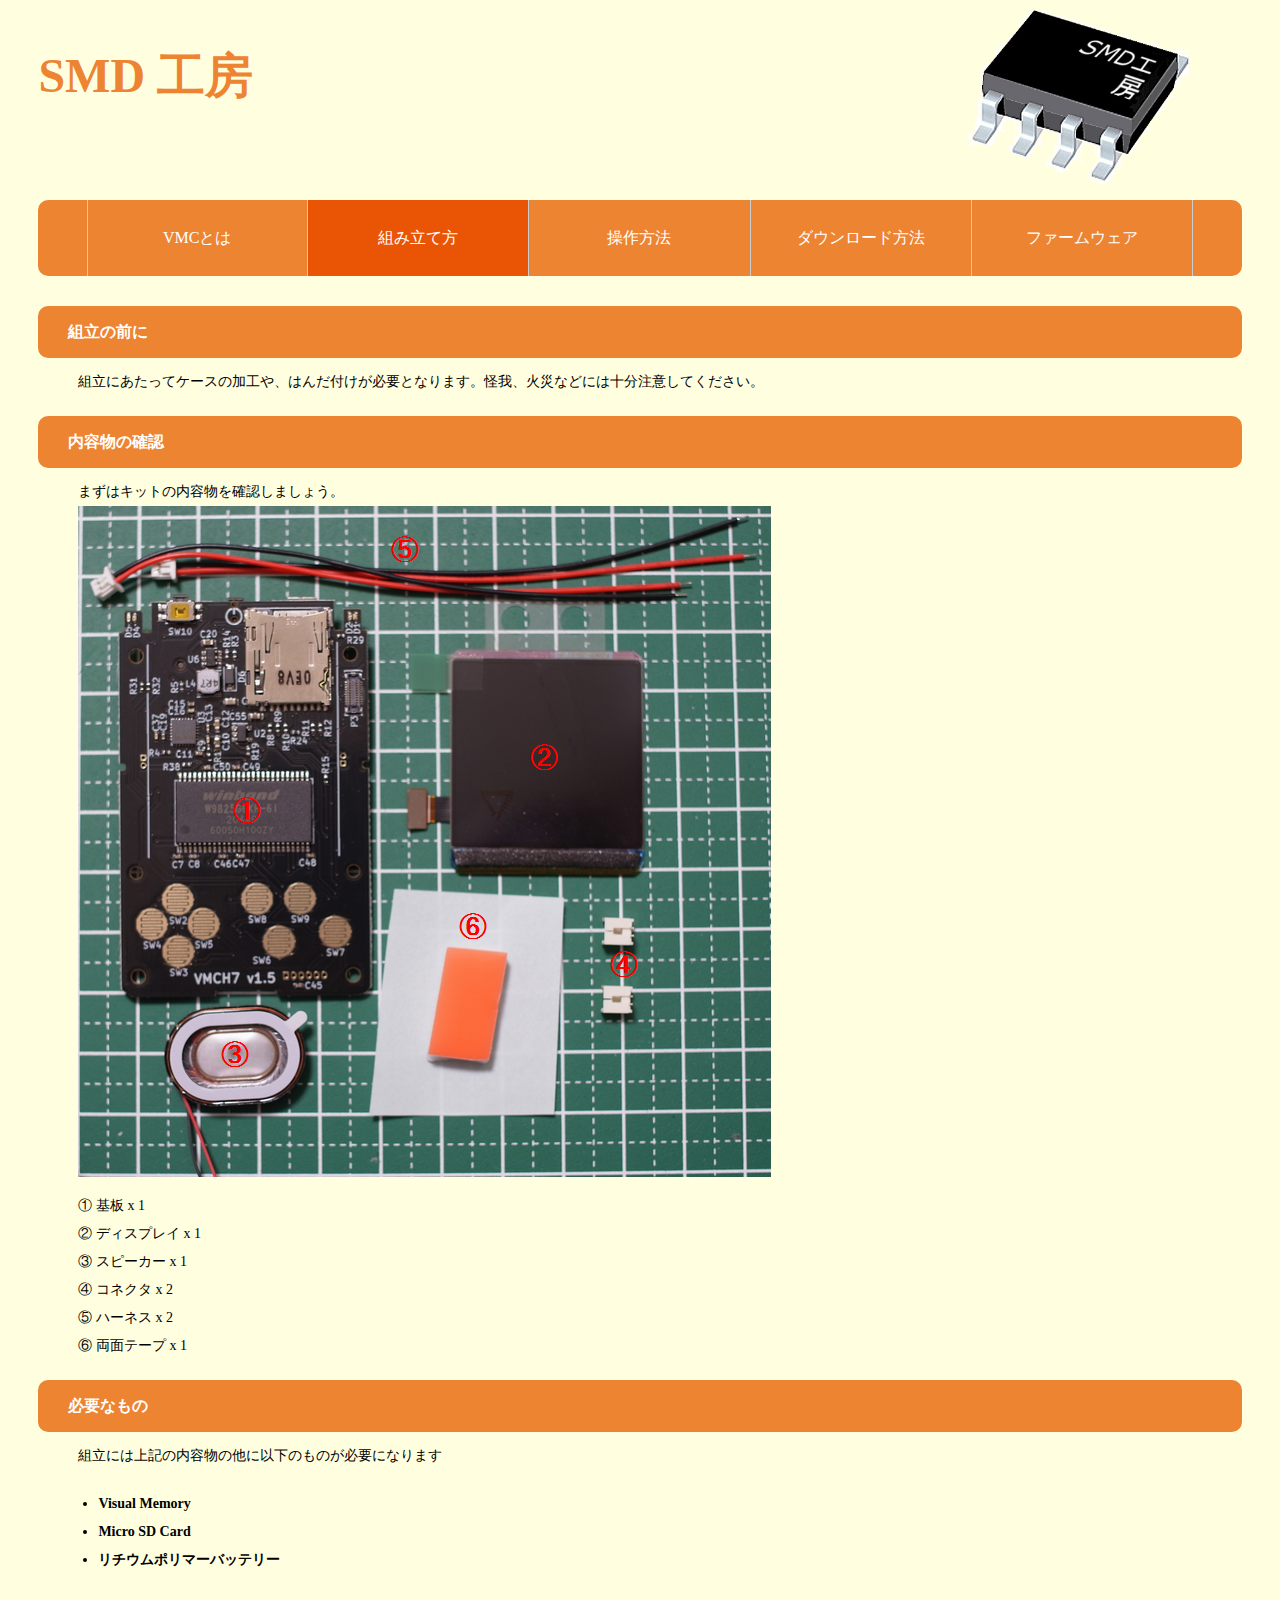
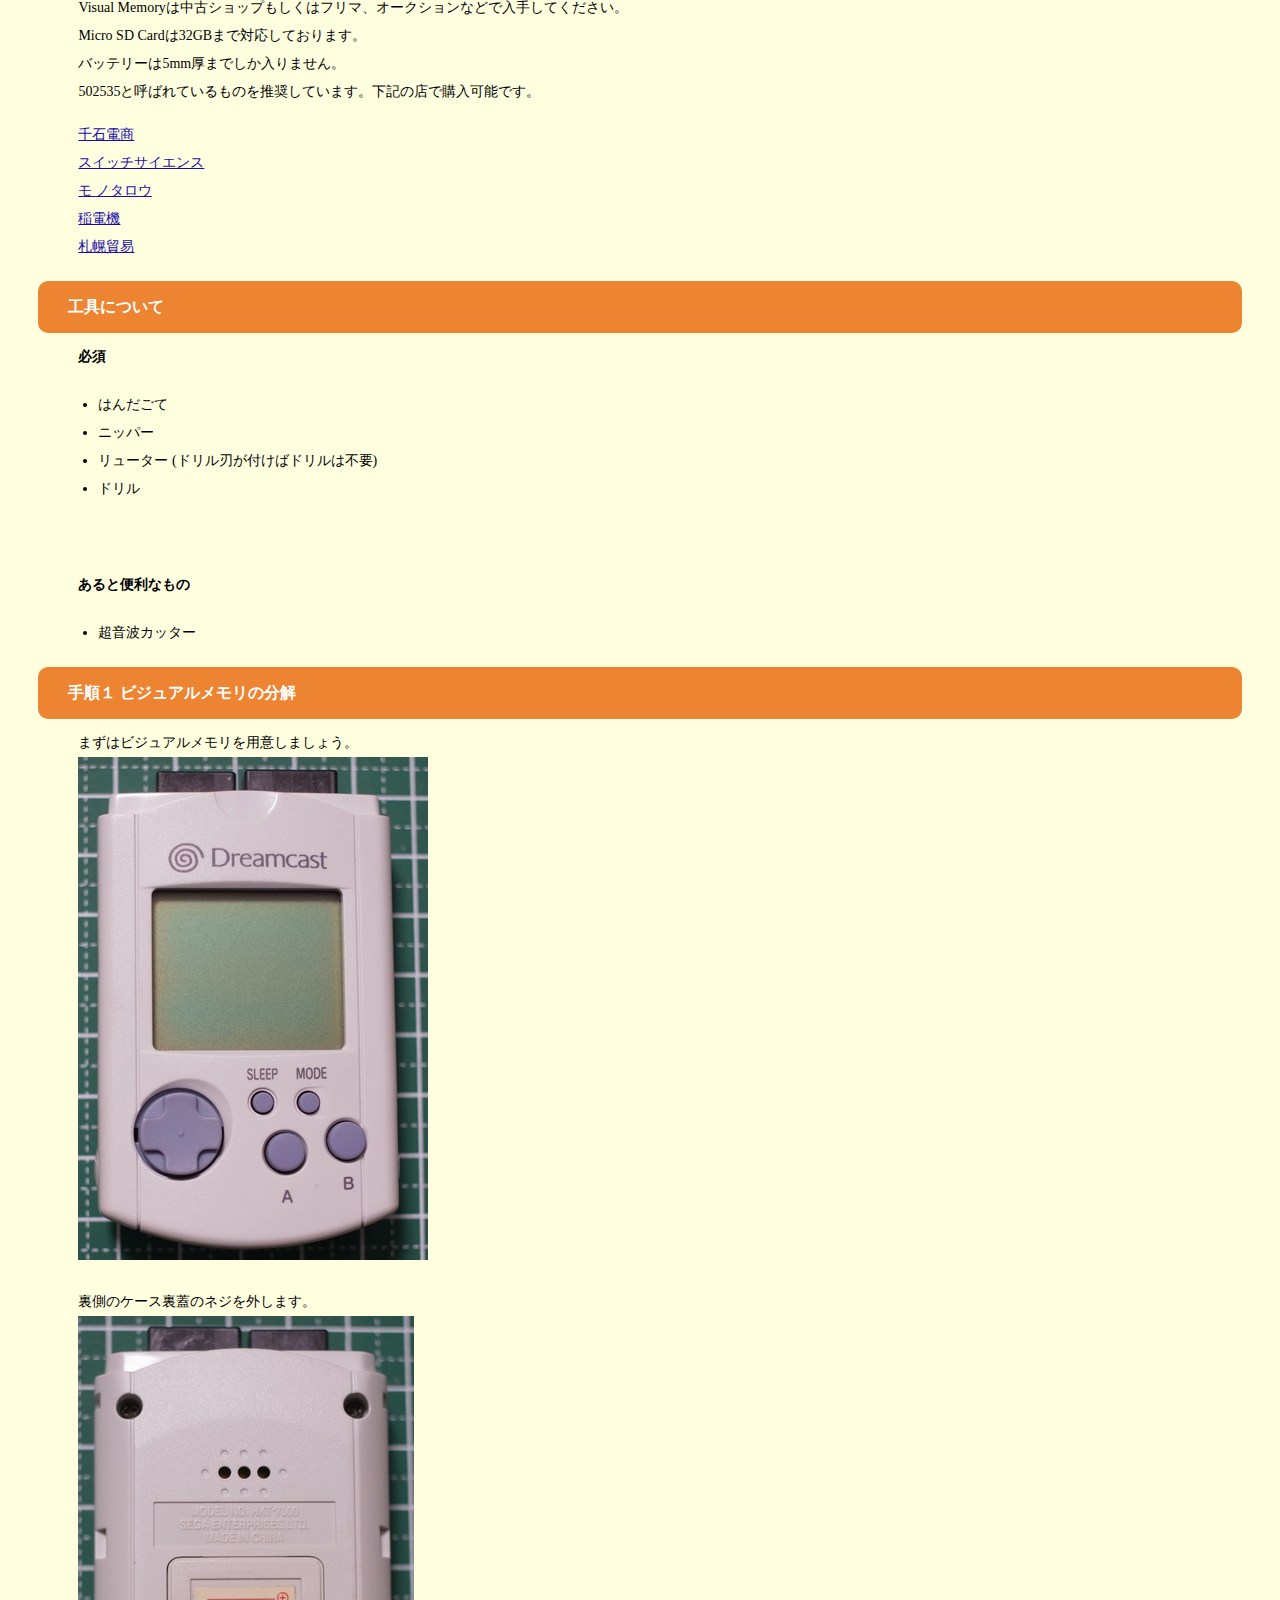
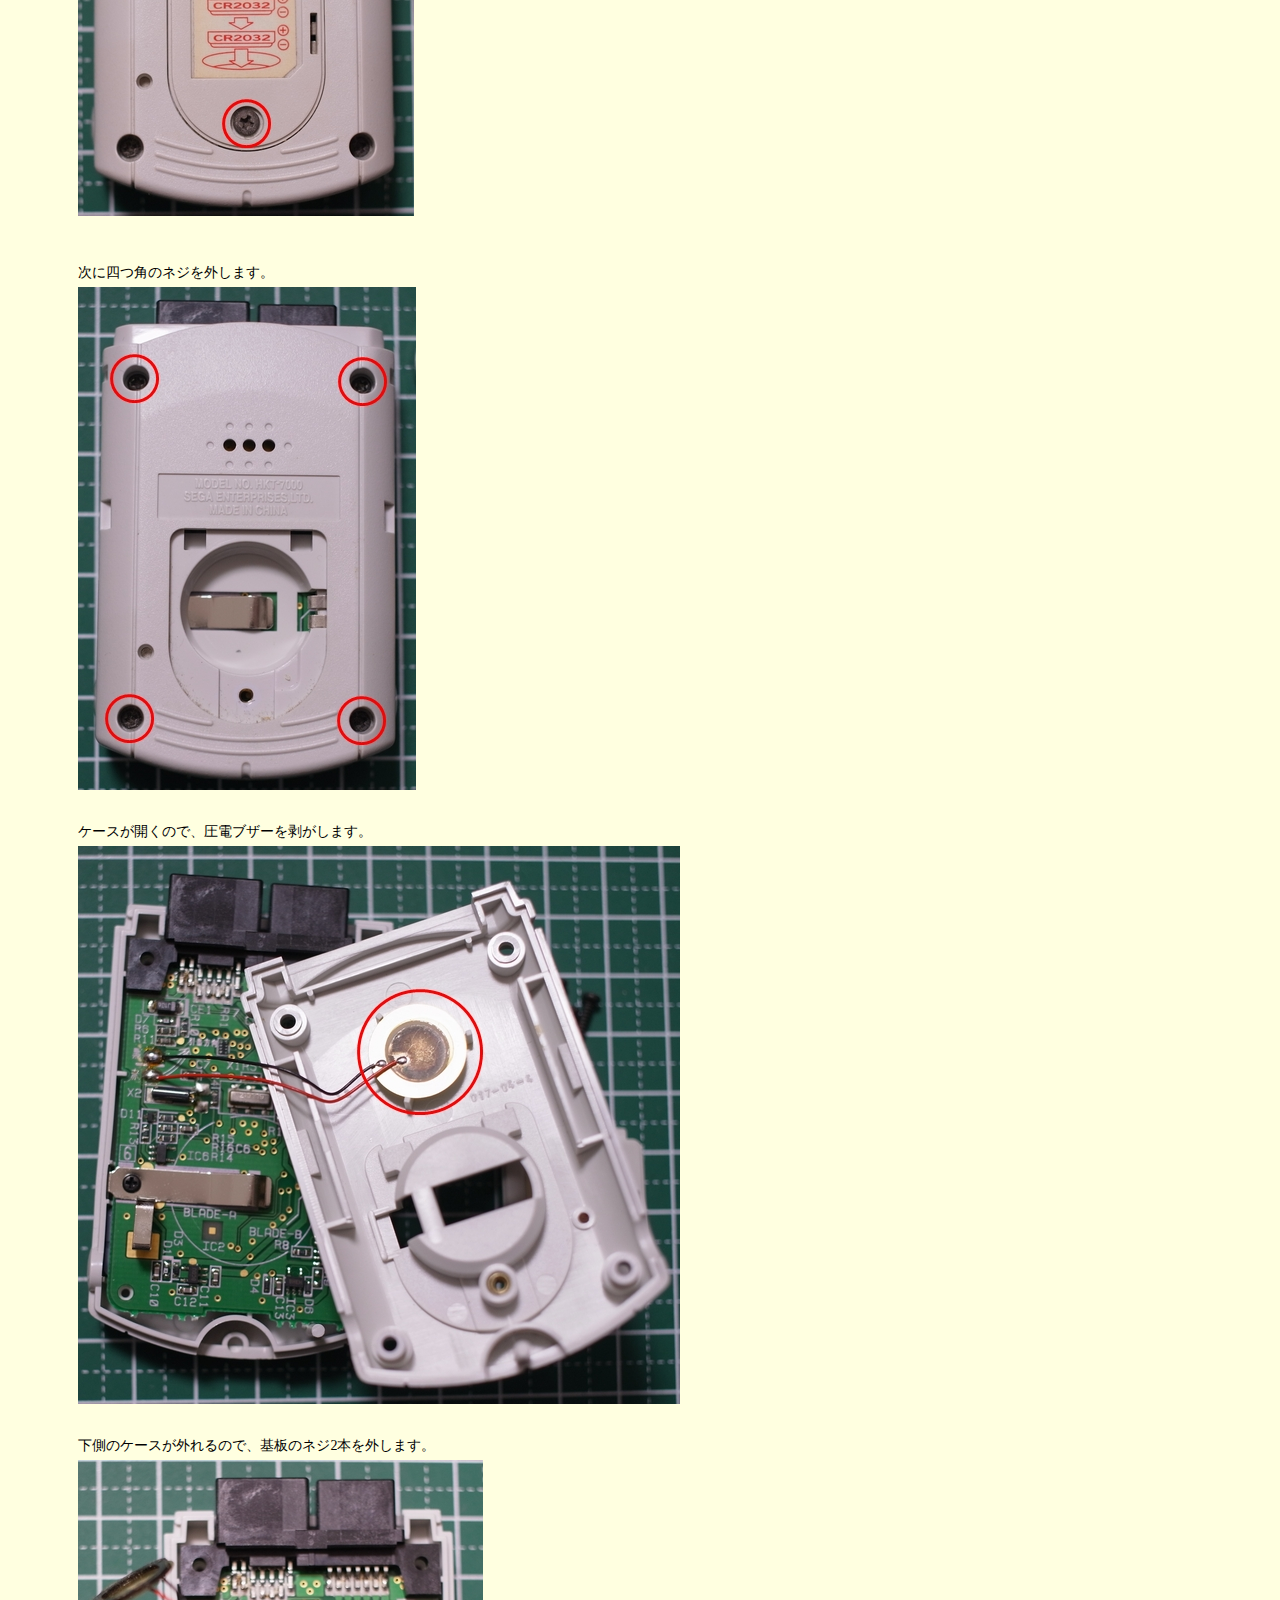
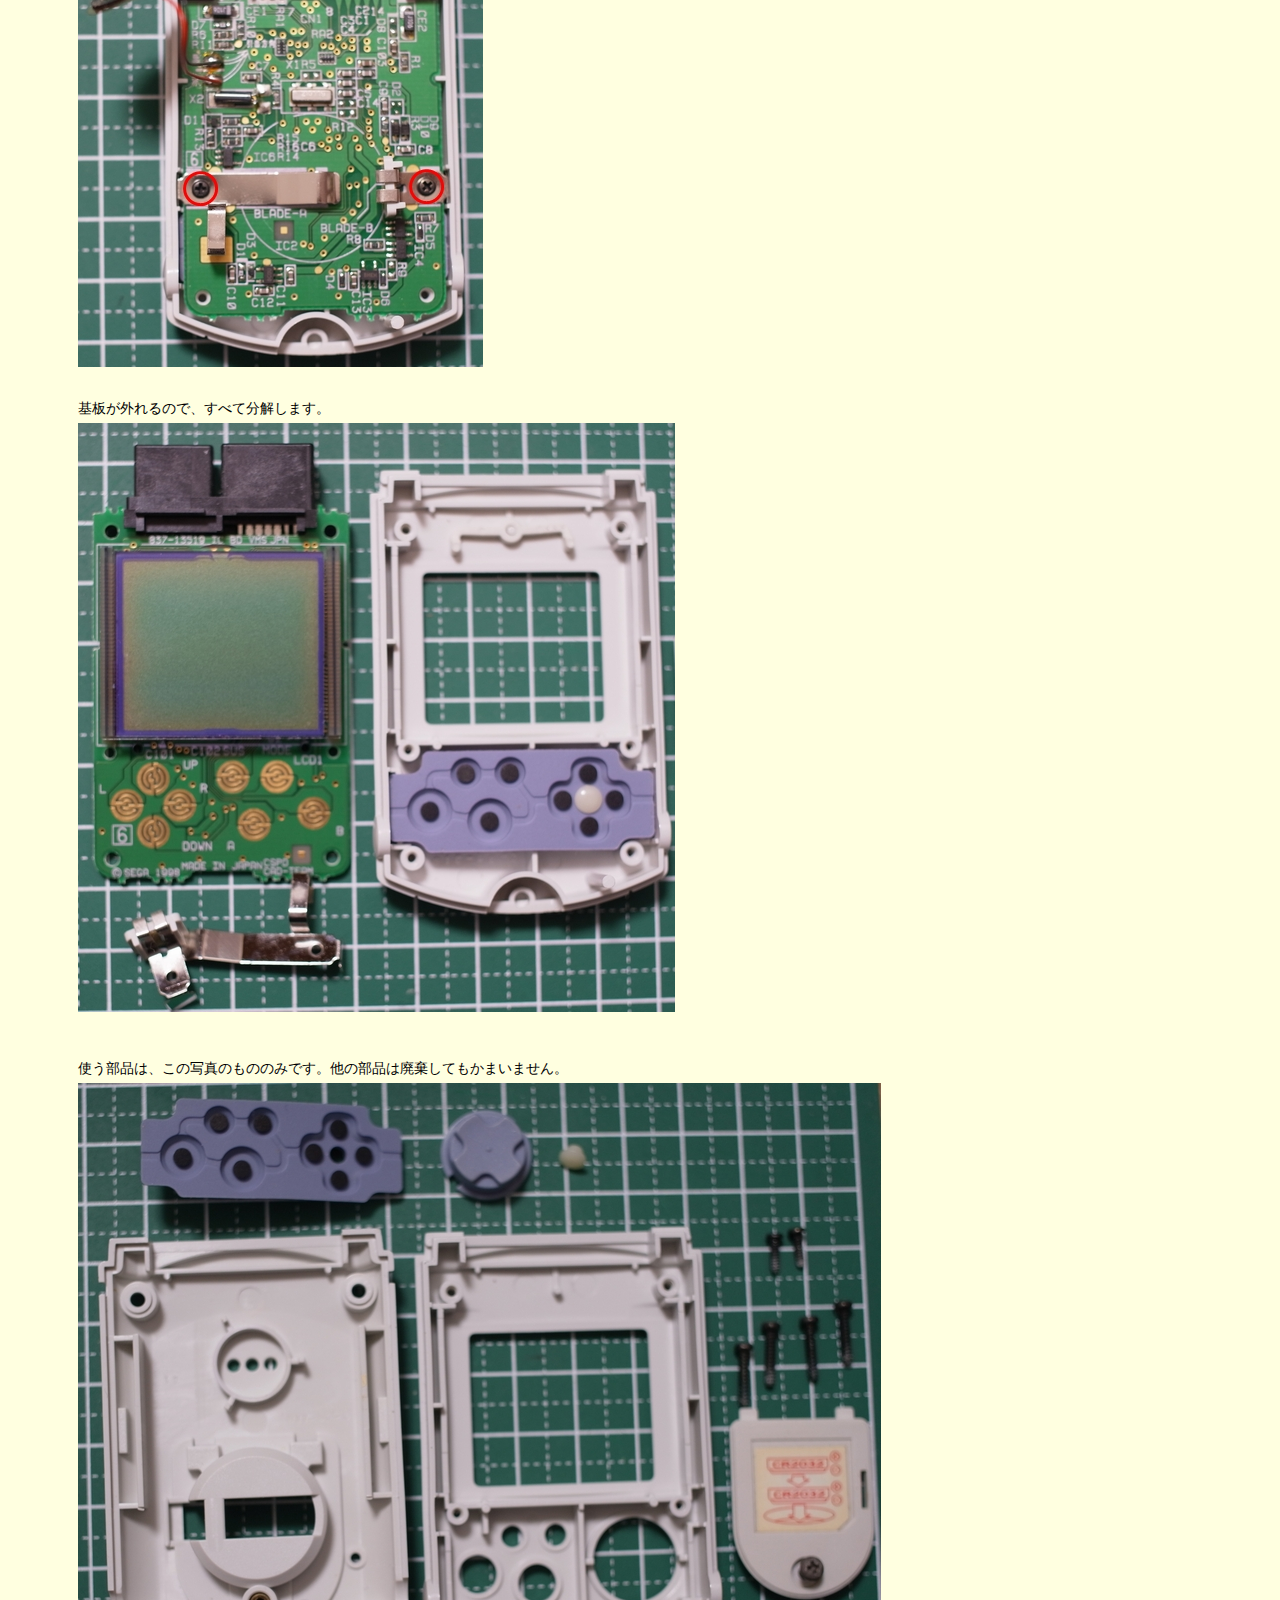
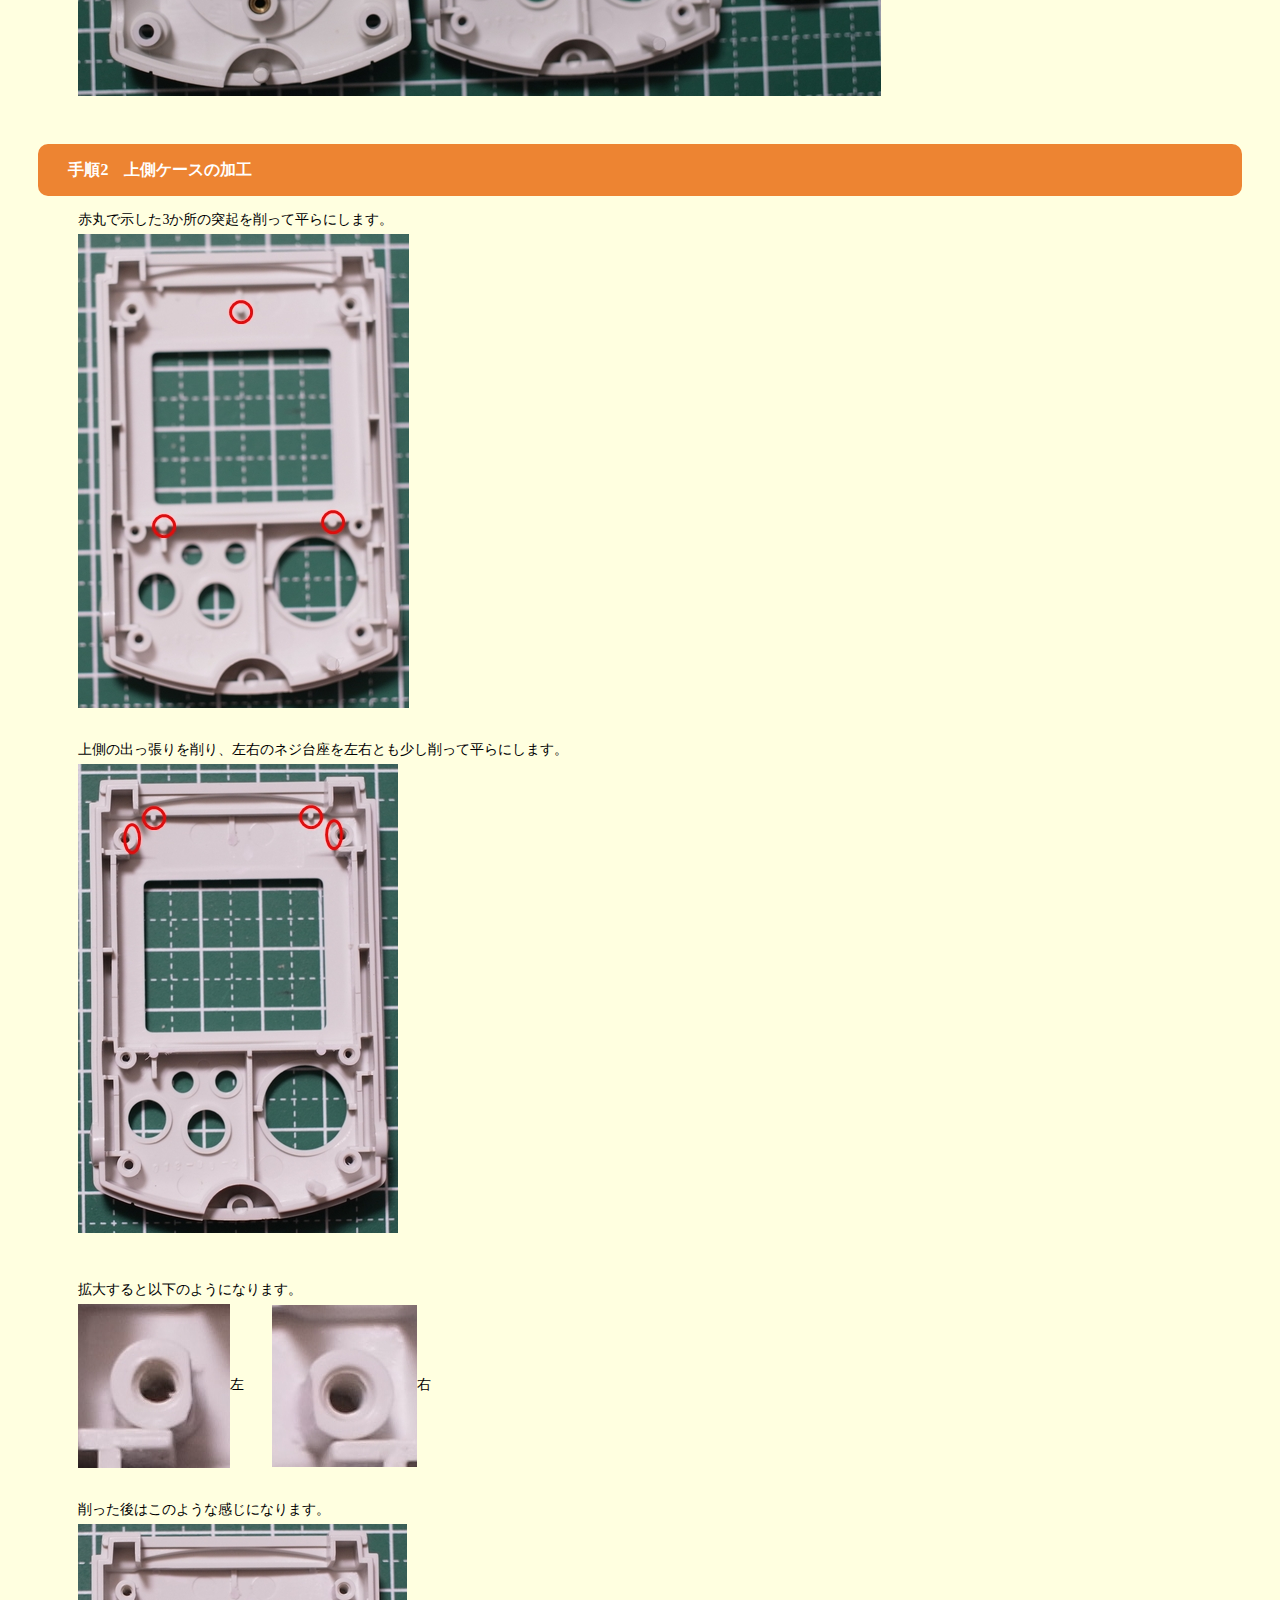
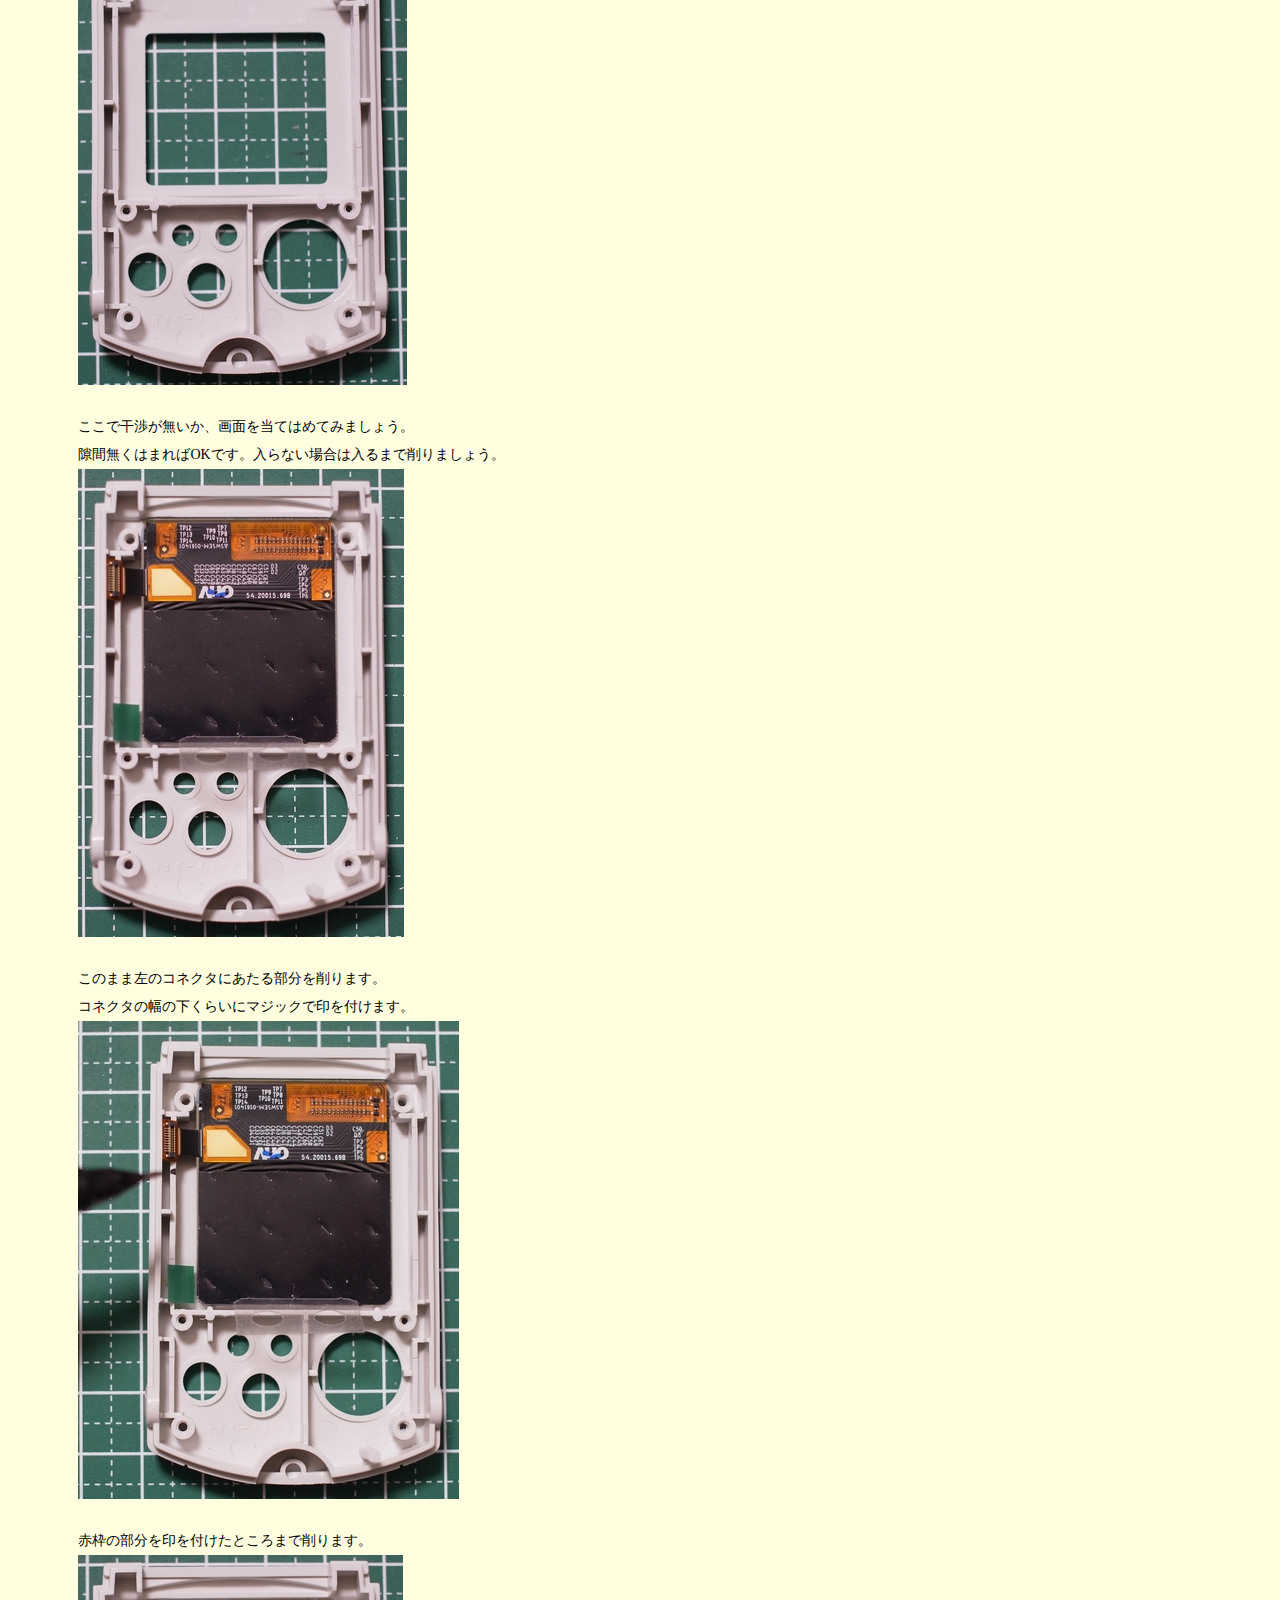
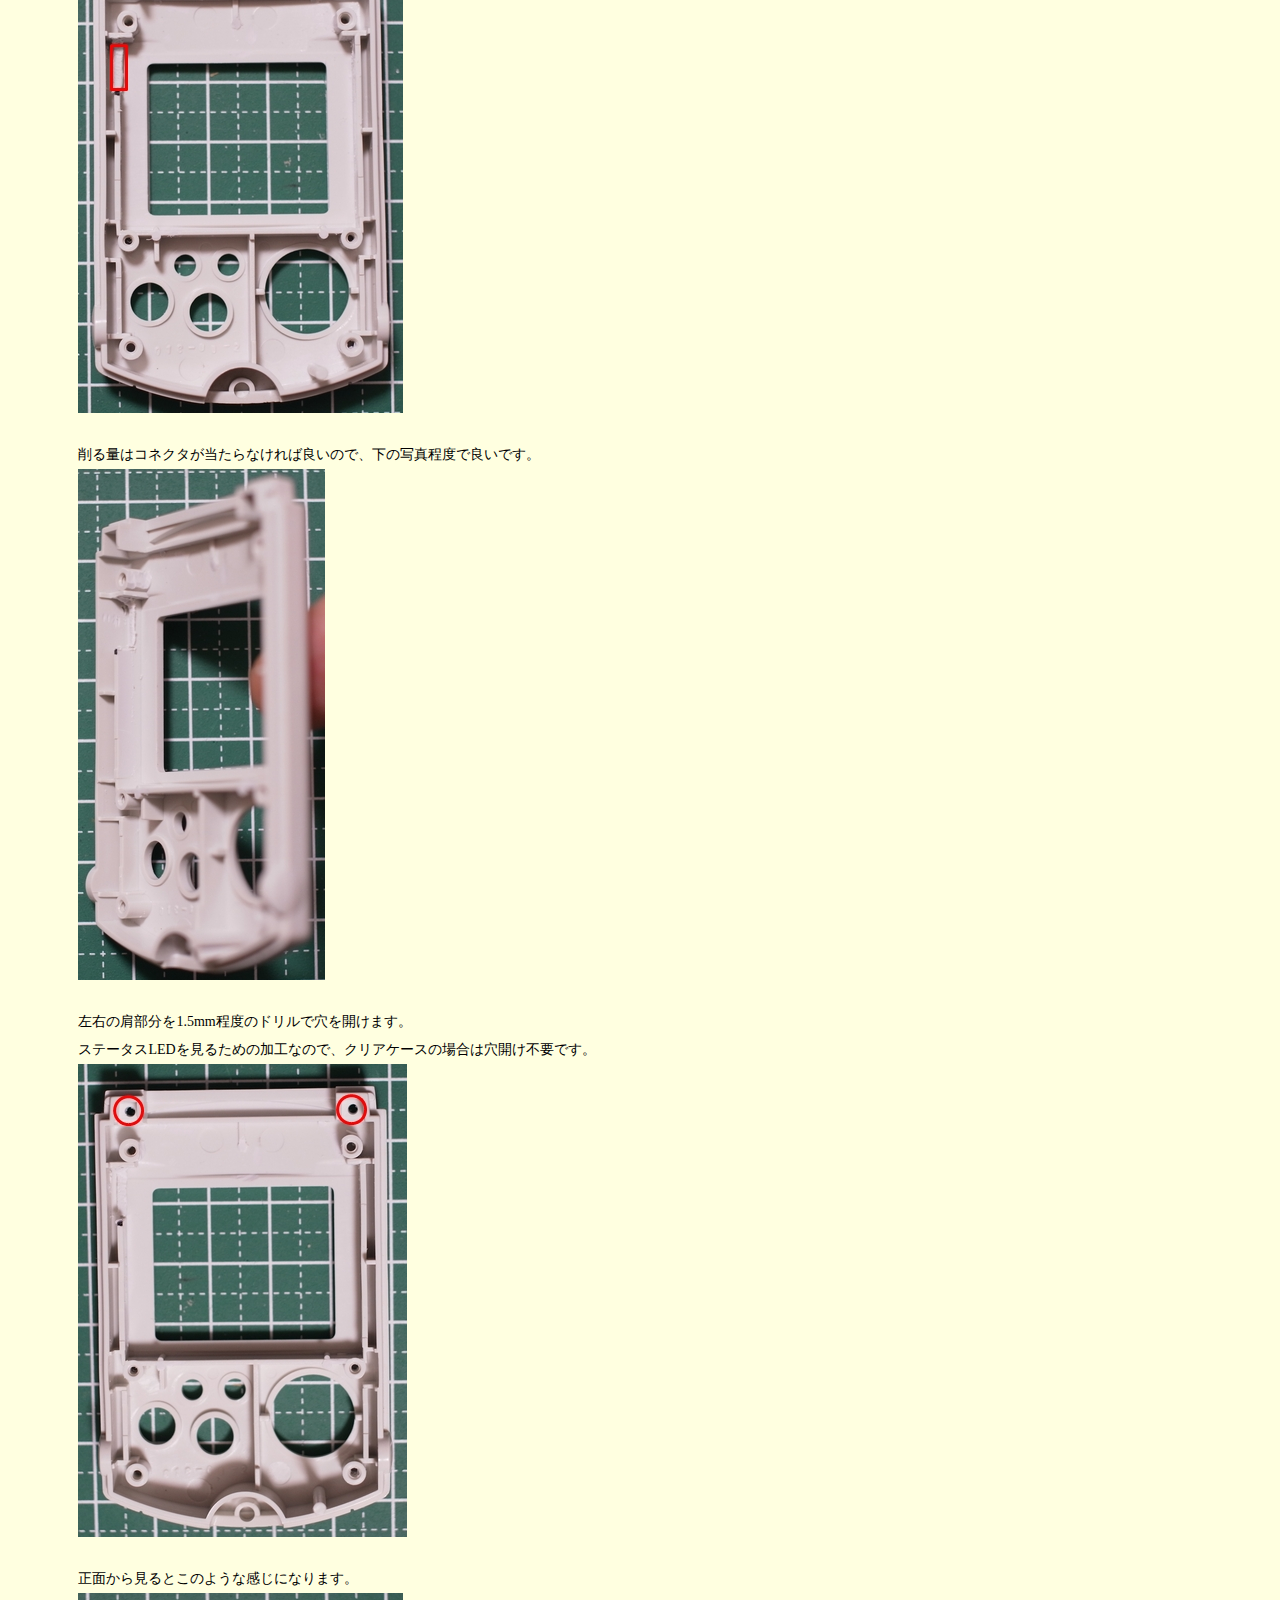
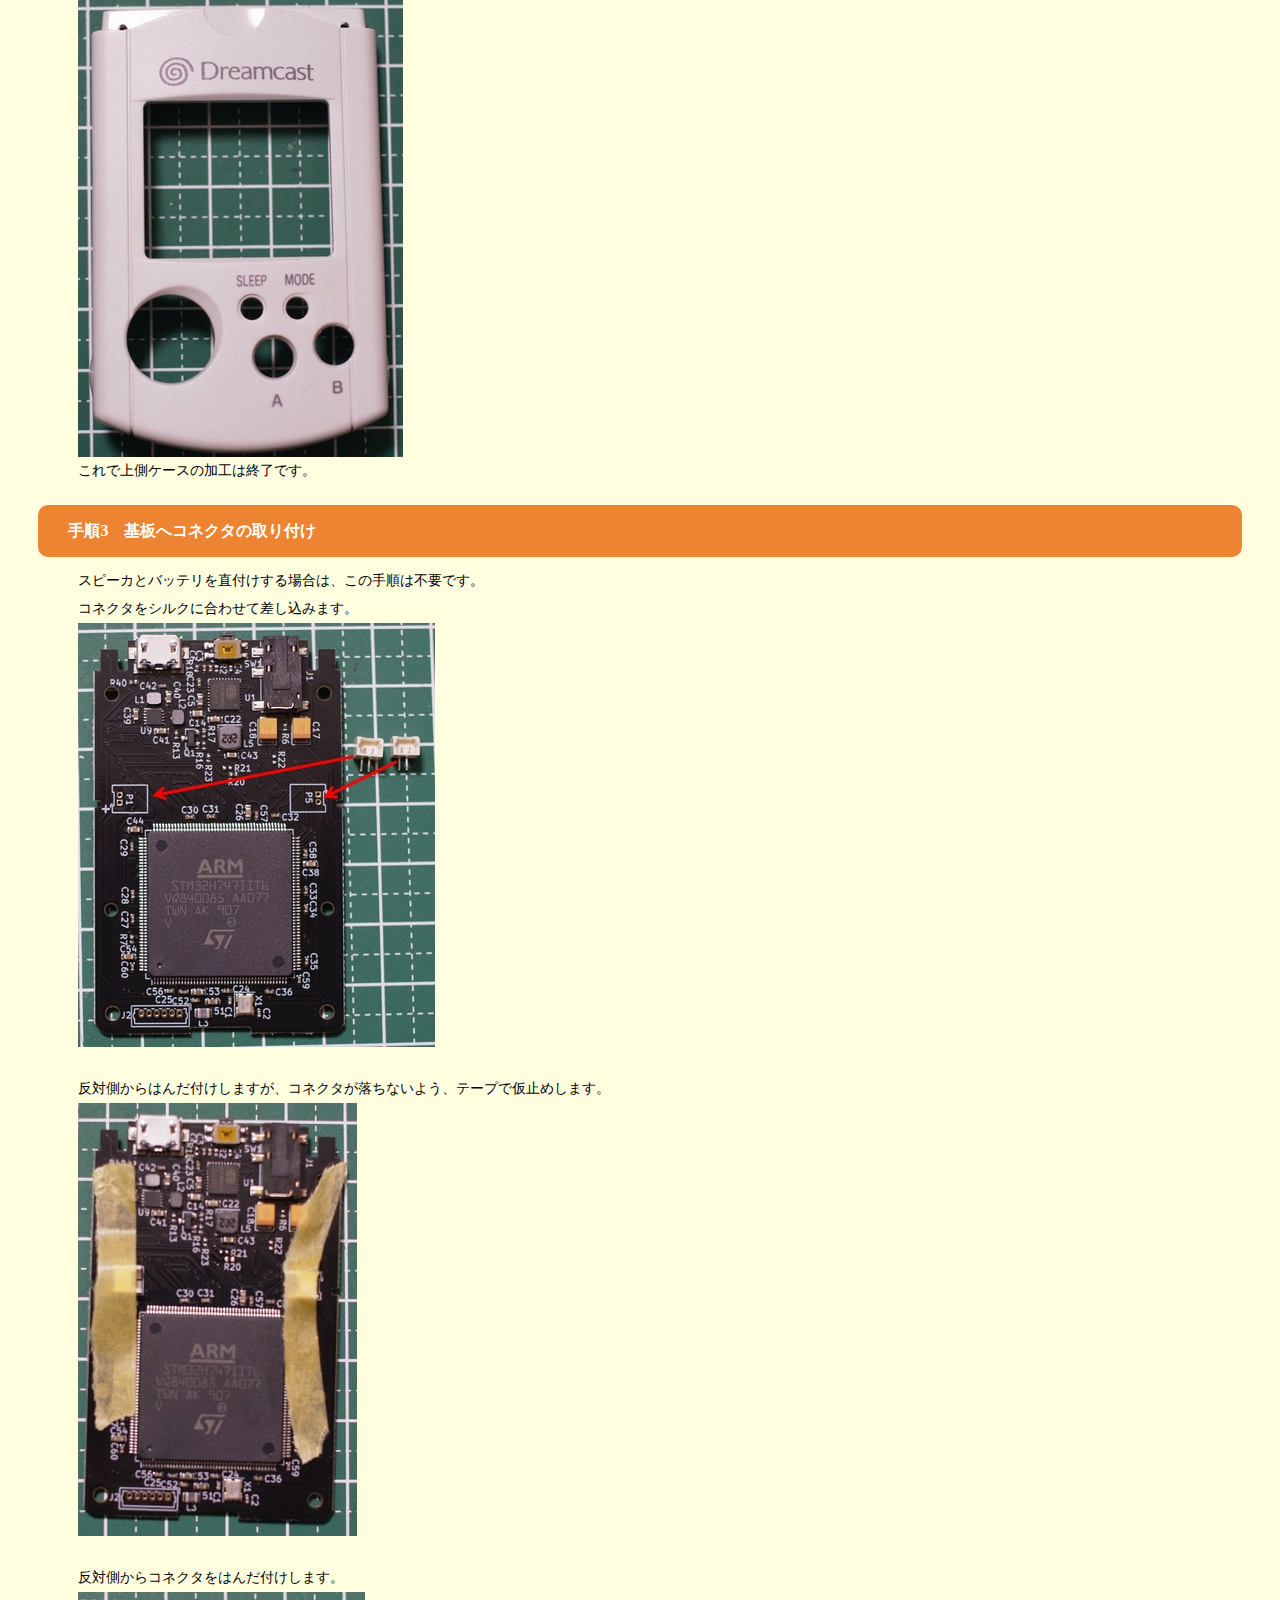
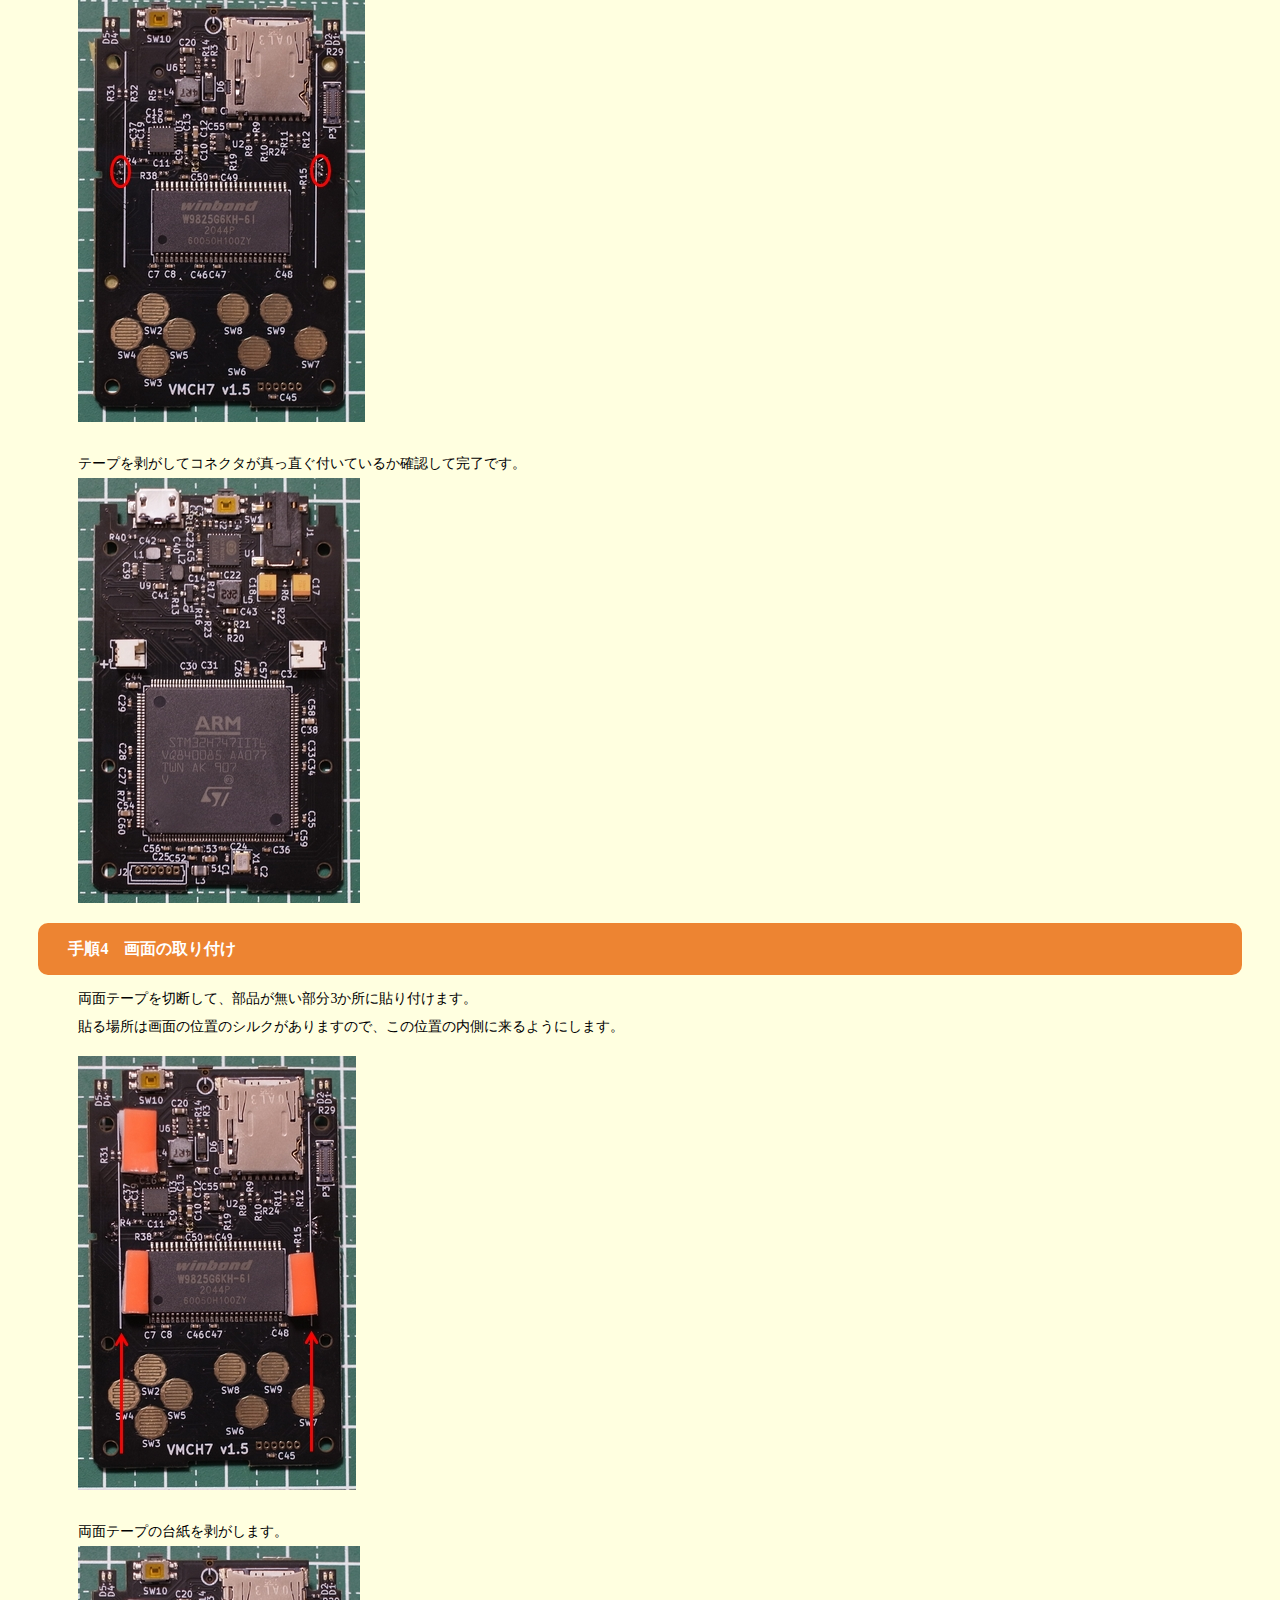
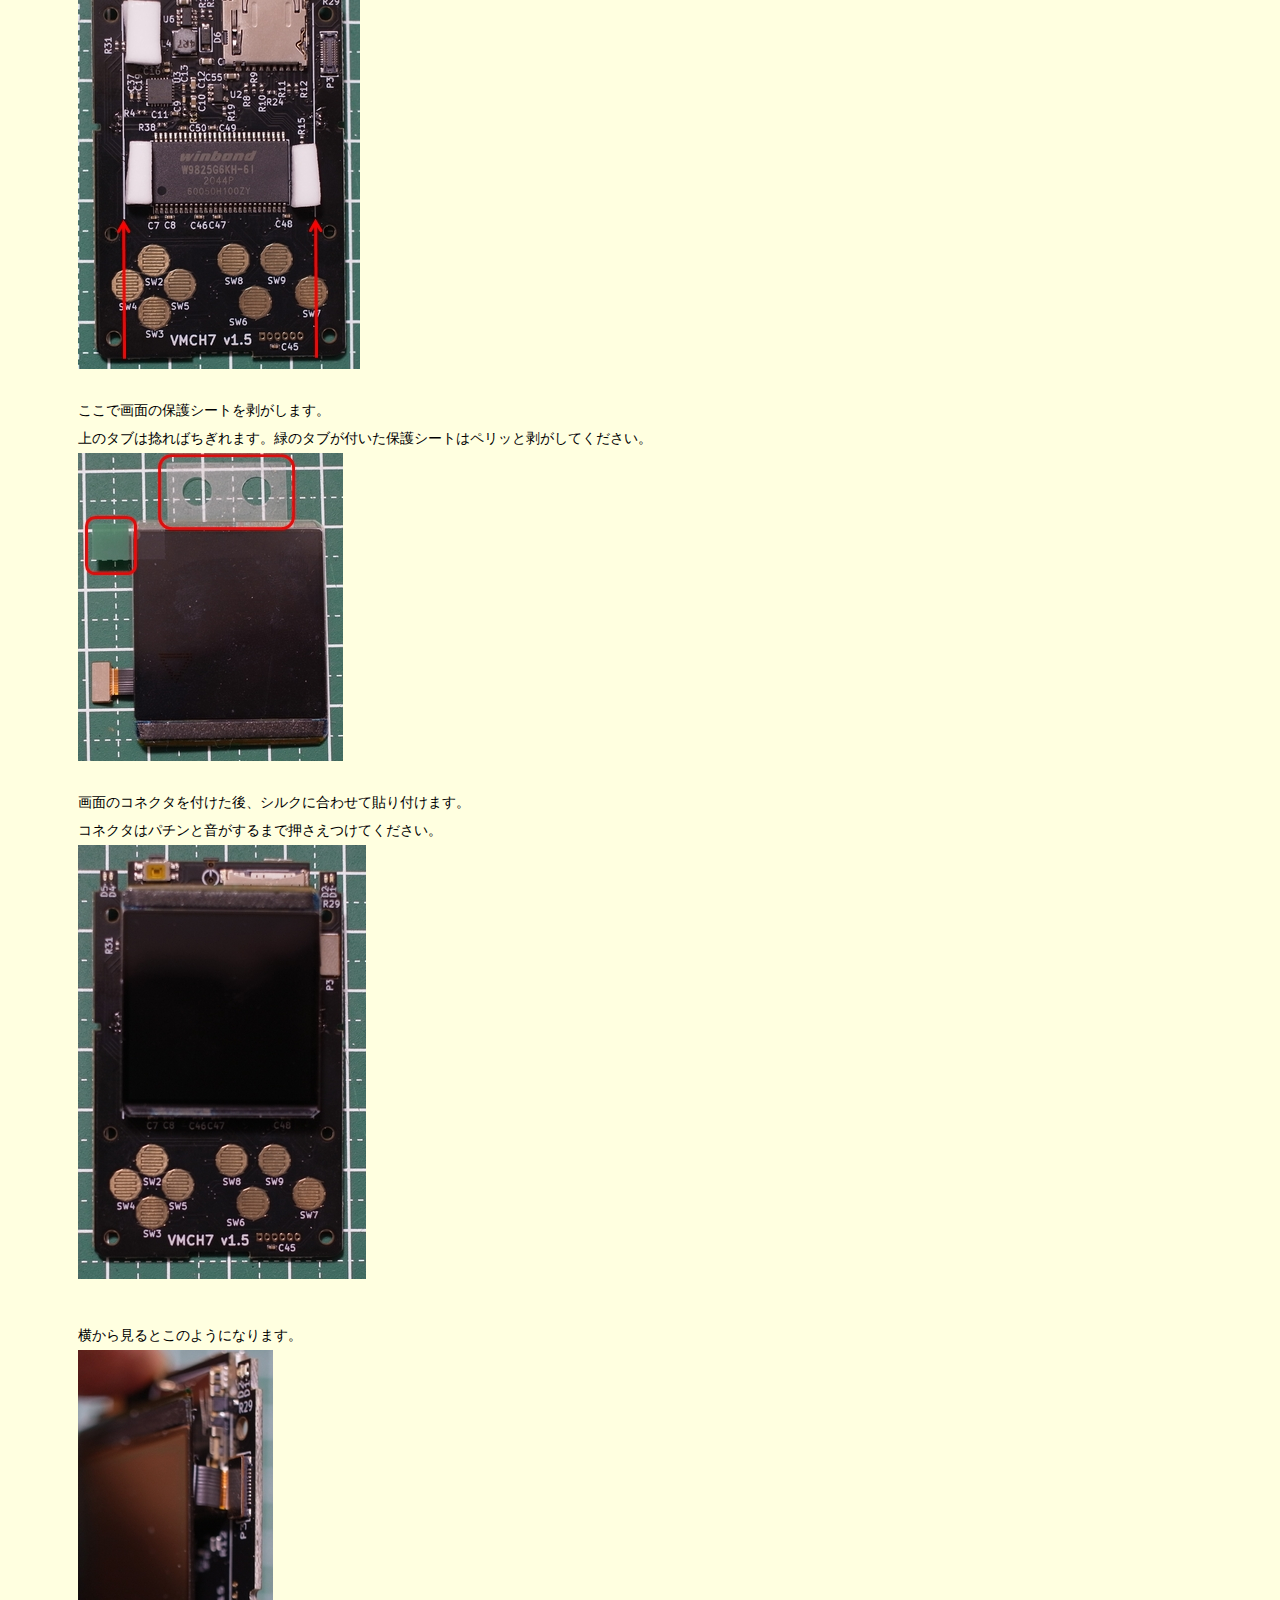
==== commit ddaed0d8: "縮小時Menu表示追加" ====
--- a/assembly.html
+++ b/assembly.html
@@ -1,315 +1,316 @@
-<!DOCTYPE html>
-<html lang="ja">
-  <head>
-    <meta http-equiv="content-type" content="text/html; charset=UTF-8">
-    <meta http-equiv="X-UA-Compatible" content="IE=edge">
-    <title>SMDkoubou - SMD工房</title>
-    <meta name="viewport" content="width=device-width, initial-scale=1">
-    <meta name="description" content="SMD工房で販売しているキットの取扱説明サイトです。">
-    <meta name="keywords" content="ドリームキャスト,Dreamcast,ビジュアルメモリ,Visual Memory,VM,ゲームギア,game gear,メガドラ,mega drive,nes,ファミコン,自作">
-    <link rel="stylesheet" href="./css/style.css">
-    <link rel="shortcut icon" href="./smd.ico">
-    <script src="./js/openclose.js"></script>
-    <script src="./js/fixmenu_pagetop.js"></script>
-    <!--[if lt IE 9]>
-<script src="https://oss.maxcdn.com/html5shiv/3.7.2/html5shiv.min.js"></script><script src="https://oss.maxcdn.com/respond/1.4.2/respond.min.js"></script><![endif]-->
-  </head>
-  <body>
-    <div id="container">
-      <header>
-        <h1 id="logo"><br>
-        </h1>
-        <h1 style="height: 96px;"><font size="140" color="#ED8432">SMD 工房</font></h1>
-        <aside id="header-img"><img src="./images/rogoK4.png" alt=""></aside>
-      </header>
-      <!--PC用（901px以上端末）メニュー-->
-      <nav id="menubar">
-        <ul>
-          <li><a href="./index.html">VMCとは</a></li>
-          <li class="current"><a href="./assembly.html">組み立て方</a></li>
-          <li><a href="./howto.html">操作方法</a></li>
-          <li><a href="./download.html">ダウンロード方法</a></li>
-          <li><a href="./firmware.html">ファームウェア</a></li>
-        </ul>
-      </nav>
-      <!--小さな端末用（900px以下端末）メニュー-->
-      <nav id="menubar-s">
-        <ul>
-          <li><a href="./index.html">VMCとは</a></li>
-          <li><a href="./assembly.html">組み立て方</a></li>
-          <li><a href="./download.html">ダウンロード方法</a></li>
-          <li><a href="./firmware.html">ファームウェア</a></li>
-        </ul>
-      </nav>
-      <div id="contents">
-        <div id="main">
-          <section>
-            <h3>組立の前に</h3>
-            <p>組立にあたってケースの加工や、はんだ付けが必要となります。怪我、火災などには十分注意してください。</p>
-            <h3>内容物の確認</h3>
-            <p>まずはキットの内容物を確認しましょう。<br>
-              <img src="images/R0010954s.png" alt="内容物"></p>
-            <p>① 基板 x 1<br>
-              ② ディスプレイ x 1<br>
-              ③ スピーカー x 1<br>
-              ④ コネクタ x 2<br>
-              ⑤ ハーネス x 2<br>
-              ⑥ 両面テープ x 1<br>
-            </p>
-            <h3>必要なもの</h3>
-            <p>組立には上記の内容物の他に以下のものが必要になります<br>
-            </p>
-            <ul class="disc">
-              <li><b>Visual Memory</b></li>
-              <li><b>Micro SD Card </b></li>
-              <li><b>リチウムポリマーバッテリー</b></li>
-            </ul>
-            <p> Visual Memoryは中古ショップもしくはフリマ、オークションなどで入手してください。<br>
-              Micro SD Cardは32GBまで対応しております。<br>
-              バッテリーは5mm厚までしか入りません。<br>
-              502535と呼ばれているものを推奨しています。下記の店で購入可能です。</p>
-            <p><a href="https://www.sengoku.co.jp/mod/sgk_cart/detail.php?code=EEHD-4YZL"-
-                target="_blank" rel="noopener">千石電商</a><br>
-              <a href="https://www.switch-science.com/catalog/3118/" target="_blank"-
-                rel="noopener">スイッチサイエンス</a><br>
-              <a href="https://www.monotaro.com/p/6069/0026/" target="_blank" rel="noopener">モ
-                ノタロウ</a><br>
-              <a href="http://www.inedenki.co.jp/category/lithium/Lipobattery/NX-452730/DTP-502535.html"-
-                target="_blank" rel="noopener">稲電機</a><br>
-              <a href="https://item.rakuten.co.jp/sapporo-boueki/kei-746/" target="_blank"-
-                rel="noopener">札幌貿易</a> </p>
-            <h3>工具について</h3>
-            <p><b>必須</b> </p>
-            <ul class="disc">
-              <li>はんだごて</li>
-              <li>ニッパー</li>
-              <li>リューター (ドリル刃が付けばドリルは不要)</li>
-              <li>ドリル</li>
-            </ul>
-            <p></p>
-            <br>
-            <p><b>あると便利なもの</b></p>
-            <ul class="disc">
-              <li>超音波カッター</li>
-            </ul>
-            <h3>手順１ ビジュアルメモリの分解</h3>
-            <p>まずはビジュアルメモリを用意しましょう。<br>
-              <img src="images/R0010855s.jpg" alt="VisualMemory"><br>
-              <br>
-              裏側のケース裏蓋のネジを外します。<br>
-              <img src="images/R0010856s.jpg" alt="ケース裏蓋を外す"></p>
-            <p>&nbsp;<br>
-              次に四つ角のネジを外します。<br>
-              <img src="images/R0010858s.jpg" alt="裏カバーを外す"> <br>
-              <br>
-              ケースが開くので、圧電ブザーを剥がします。<br>
-              <img src="images/R0010861s.jpg" alt="ブザー取り外し"> <br>
-              <br>
-              下側のケースが外れるので、基板のネジ2本を外します。<br>
-              <img src="images/R0010863s.jpg" alt="基板ネジ外し"><br>
-              <br>
-              基板が外れるので、すべて分解します。<br>
-              <img src="images/R0010865s.jpg" alt="基板外し"></p>
-            <p>&nbsp;<br>
-              使う部品は、この写真のもののみです。他の部品は廃棄してもかまいません。<br>
-              <img src="images/R0010872s.jpg" alt="使う部品一覧"><br>
-            </p>
-            <br>
-            <h3>手順2　上側ケースの加工</h3>
-            <p>赤丸で示した3か所の突起を削って平らにします。<br>
-              <img src="images/R0010873s.jpg" alt="3か所削る"><br>
-              <br>
-              上側の出っ張りを削り、左右のネジ台座を左右とも少し削って平らにします。<br>
-              <img src="images/R0010879s.jpg" alt="上側削り"></p>
-            <p><br>
-              拡大すると以下のようになります。<br>
-              <img src="images/R0010881L.jpg" alt="ネジ台座左">左　　<img src="images/R0010881R.jpg"-
-                alt="ネジ台座右">右<br>
-              <br>
-              削った後はこのような感じになります。<br>
-              <img src="images/R0010881s.jpg" alt="削り後"><br>
-              <br>
-              ここで干渉が無いか、画面を当てはめてみましょう。<br>
-              隙間無くはまればOKです。入らない場合は入るまで削りましょう。<br>
-              <img src="images/R0010882s.jpg" alt="画面をはめてみる"><br>
-              <br>
-              このまま左のコネクタにあたる部分を削ります。<br>
-              コネクタの幅の下くらいにマジックで印を付けます。<br>
-              <img src="images/R0010883s.jpg" alt="コネクタ加工用の印を付ける"><br>
-              <br>
-              赤枠の部分を印を付けたところまで削ります。<br>
-              <img src="images/R0010885s.jpg" alt="コネクタよけの削り"><br>
-              <br>
-              削る量はコネクタが当たらなければ良いので、下の写真程度で良いです。<br>
-              <img src="images/R0010887s.jpg" alt="斜めから"><br>
-              <br>
-              左右の肩部分を1.5mm程度のドリルで穴を開けます。<br>
-              ステータスLEDを見るための加工なので、クリアケースの場合は穴開け不要です。<br>
-              <img src="images/R0010889s.jpg" alt="ドリルで穴あけ"><br>
-              <br>
-              正面から見るとこのような感じになります。<br>
-              <img src="images/R0010890s.jpg" alt="上側ケース正面"><br>
-              これで上側ケースの加工は終了です。<br>
-            </p>
-            <h3>手順3　基板へコネクタの取り付け</h3>
-            <p>スピーカとバッテリを直付けする場合は、この手順は不要です。<br>
-              コネクタをシルクに合わせて差し込みます。<br>
-              <img src="images/R0010922s.jpg" alt="コネクタの差し込み"><br>
-              <br>
-              反対側からはんだ付けしますが、コネクタが落ちないよう、テープで仮止めします。<br>
-              <img src="images/R0010898s.jpg" alt="テープで仮止め"><br>
-              <br>
-              反対側からコネクタをはんだ付けします。<br>
-              <img src="images/R0010899s.jpg" alt="コネクタのはんだ付け"><br>
-              <br>
-              テープを剥がしてコネクタが真っ直ぐ付いているか確認して完了です。<br>
-              <img src="images/R0010900s.jpg" alt="コネクタ取付完了"><br>
-            </p>
-            <h3>手順4　画面の取り付け</h3>
-            <p>両面テープを切断して、部品が無い部分3か所に貼り付けます。<br>
-              貼る場所は画面の位置のシルクがありますので、この位置の内側に来るようにします。</p>
-            <p> <img src="images/R0010901s.jpg" alt="両面テープ貼り付け"><br>
-              <br>
-              両面テープの台紙を剥がします。<br>
-              <img src="images/R0010902s.jpg" alt="両面テープの台紙を剥がす"><br>
-              <br>
-              ここで画面の保護シートを剥がします。<br>
-              上のタブは捻ればちぎれます。緑のタブが付いた保護シートはペリッと剥がしてください。<br>
-              <img src="images/R0010891s.jpg" alt="保護シート剥がし"><br>
-              <br>
-              画面のコネクタを付けた後、シルクに合わせて貼り付けます。<br>
-              コネクタはパチンと音がするまで押さえつけてください。<br>
-              <img src="images/R0010903s.jpg" alt="画面取付"></p>
-            <p><br>
-              横から見るとこのようになります。<br>
-              <img src="images/R0010955s.jpg" alt="横から見た図"><br>
-              <br>
-              ケースに基板を取り付ける前に、まずは方向キーを入れておきます。<br>
-              <img src="images/R0010893s.jpg" alt="方向キー挿入"><br>
-              <br>
-              その上からラバーボタンと方向キー支柱を入れます。<br>
-              <img src="images/R0010894s.jpg" alt="ラバーボタン挿入"><br>
-              <br>
-              その上から画面を下にして、基板をはめ込み、2か所ねじ止めをします。<br>
-              <b><span style="color: red;">注意！有機ELは脆いので無理な力を入れないでください。入らない場合はど
-                  こか 干渉 してます。</span></b><br>
-              <img src="images/R0010904s.jpg" alt="上側ケースに基板を入れる"><br>
-              <br>
-              USBを接続して電源を入れるとLEDが点灯し、画面が表示されればOKです。<br>
-              <img src="images/R0010905s.jpg" alt="電源を入れて動作確認"><br>
-            </p>
-          </section>
-          <section>
-            <h3>手順5　下側ケースの加工</h3>
-            <p>まずは下図の赤線を参考に、電池ボックスの出っ張り部分を切り取ります。<br>
-              (超音波カッターがあると楽ですが、無ければドリルや、リュータを使って頑張って切り取ってください）<br>
-              <img src="images/R0010906a.jpg" alt="電池ボックス切り取り"><br>
-              <br>
-              リポバッテリを入れるために、バッテリを置いて左右の枠にマジックで印を付けます。<br>
-              <img src="images/R0010906s.jpg" alt="バッテリの位置決め"><br>
-              <br>
-              左右の枠を削ってバッテリが入るようにします。<br>
-              <img src="images/R0010907s.jpg" alt="バッテリが入るように削る"><br>
-              <br>
-              スピーカーを取り付けるため、赤い線で囲った部分を削って平らにします。<br>
-              黄色い線で囲った部分を削って、厚みを減らします。（5mm厚のバッテリを入れるには削らないと入りません）<br>
-              紫色の線で囲った部分の支柱の周りも削っておきます。（削らないと基板の部品が一部干渉します）<br>
-              <img src="images/R0010908s.jpg" alt="ひたすら削る"><br>
-              <br>
-              削るとこんな感じになります。<br>
-              <img src="images/R0010909s.jpg" alt="削った後"><br>
-              <br>
-              裏ぶたをねじ止めして、黄色で囲った部分を削って薄くします。（ここもバッテリと干渉します)<br>
-              <img src="images/R0010910s.jpg" alt="裏ぶたを削る"><br>
-              <br>
-              斜めから見るとこんな感じになります。<br>
-              <img src="images/R0010914s.jpg" alt="斜めから見た図"><br>
-              <br>
-              裏ぶたの支柱にテープを貼っておきます。（支柱が金属なので、短絡を避けるためです）<br>
-              <img src="images/R0010915s.jpg" alt="テープを貼る"><br>
-              <br>
-              <br>
-              <br>
-            </p>
-            <h3>手順6　スピーカーの加工</h3>
-            <p>元から付いているケーブルを根元で切断します。<br>
-              <img src="images/R0010916s.jpg" alt="ケーブル切断">&nbsp; <br>
-              <br>
-              コネクタ付きハーネスを赤丸で示した場所にはんだ付けします。<br>
-              <img src="images/R0010917s.jpg" alt="はんだ付け場所"><br>
-              <br>
-              はんだ付け後は以下のようになります。<br>
-              （写真を参考に予めハーネスを短くしてからはんだ付けしてください）<br>
-              <img src="images/R0010918s.jpg" alt="ハーネスのはんだ付け"><br>
-            </p>
-            <p><br>
-              下側ケースの圧電ブザーが付いていた部分にスピーカーを貼り付けます。<br>
-              （ハーネスは右側に来るようにしてください。反対にするとイヤホンジャックと干渉します）<br>
-              <img src="images/R0010919s.jpg" alt="スピーカーの貼り付け"><br>
-            </p>
-            <p>ロットによってははんだ付けする部分に樹脂がかぶっている場合がありますので、そのような場合は以下のようにはんだ付けしやすい場所を選ん
-              でください 。 <br>
-              <img src="images/R0010959s.jpg" alt="スピーカーのはんだ付け2"> <br>
-            </p>
-            <h3>手順7　バッテリーの加工</h3>
-            <p>まずはバッテリのポリイミドテープを剥がします。（再利用するのでやさしく剥がしてください）<br>
-              <img src="images/R0010923s.jpg" alt="ポリイミドテープを剥がす"> <br>
-              <br>
-              元から付いているケーブルをニッパーで切断し、ケーブルを除去します。<br>
-              <b><span style="color: red;">注意！ケーブルは必ず片方ずつ切断すること。両方同時に切断すると短絡し、
-                  火災 の原因になります。</span></b><br>
-              <img src="images/R0010924s.jpg" alt="ケーブルの切断"> <br>
-              <br>
-            </p>
-            <p>半田ごてをあてて残りのケーブルを除去します。<br>
-              <b><span style="color: red;"> 短絡しないように注意</span></b><br>
-              <img src="images/R0010925s.jpg" alt="ケーブルの除去"><br>
-            </p>
-            <span style="color: red;"><span style="color: black;">
-                <p>コネクタ付きハーネスをはんだ付けします。（ハーネスの長さは下記の図を参考に短くしてからはんだ付けし てください）<br>
-                  <b><span style="color: red;"> 短絡しないように注意しながら一本ずつ作業してください </span></b><br>
-                  <img src="images/R0010926s.jpg" alt="ハーネスのはんだ付け"><br>
-                  <br>
-                  ポリイミドテープを元に戻して完成です。<br>
-                  <img src="images/R0010927s.jpg" alt="ポリイミドテープを元に戻す"> <br>
-                </p>
-              </span></span></section>
-          <section>
-            <h3>手順8　最終組み立て</h3>
-            <p>まずはバッテリーのハーネスを左側のコネクタに差し込みます。(右側はスピーカーのコネクタなので注意）<br>
-              <img src="images/R0010928s.jpg" alt="バッテリの取り付け"><br>
-              <br>
-              スピーカーのハーネスを右側のコネクタに差し込みます。<br>
-              <img src="images/R0010929s.jpg" alt="スピーカーの接続"><br>
-              <br>
-              バッテリの位置やハーネスが干渉しないように注意しながら上下のケースを合わせて、4本のネジを元通りに締めます。<br>
-              <img src="images/R0010920s.jpg" alt="ケースを閉める"><br>
-              <br>
-              完成です<br>
-              <img src="images/R0010921s.jpg" alt="完成"><br>
-              <br>
-            </p>
-          </section>
-        </div>
-        <!--/main--> </div>
-      <!--/contents--> </div>
-    <!--/container-->
-    <footer> <small>Copyright© <a href="https://twitter.com/SMD_Koubou">SMD_Koubou</a>
-        All Rights Reserved.</small> <span class="pr"><a href="https://template-party.com/"-
-          target="_blank">《Web Design:Template-Party》</a></span> </footer>
-    <p class="nav-fix-pos-pagetop"><a href="#">↑</a></p>
-    <!--メニュー開閉ボタン-->
-    <div id="menubar_hdr" class="close"></div>
-    <!--メニューの開閉処理条件設定　900px以下-->
-    <script>
-if (OCwindowWidth() <= 900) {
-	open_close("menubar_hdr", "menubar-s");
-}
-</script> </body>
-</html>
+<!DOCTYPE html>
+<html lang="ja">
+  <head>
+    <meta http-equiv="content-type" content="text/html; charset=UTF-8">
+    <meta http-equiv="X-UA-Compatible" content="IE=edge">
+    <title>SMDkoubou - SMD工房</title>
+    <meta name="viewport" content="width=device-width, initial-scale=1">
+    <meta name="description" content="SMD工房で販売しているキットの取扱説明サイトです。">
+    <meta name="keywords" content="ドリームキャスト,Dreamcast,ビジュアルメモリ,Visual Memory,VM,ゲームギア,game gear,メガドラ,mega drive,nes,ファミコン,自作">
+    <link rel="stylesheet" href="./css/style.css">
+    <link rel="shortcut icon" href="./smd.ico">
+    <script src="./js/openclose.js"></script>
+    <script src="./js/fixmenu_pagetop.js"></script>
+    <!--[if lt IE 9]>
+<script src="https://oss.maxcdn.com/html5shiv/3.7.2/html5shiv.min.js"></script><script src="https://oss.maxcdn.com/respond/1.4.2/respond.min.js"></script><![endif]-->
+  </head>
+  <body>
+    <div id="container">
+      <header>
+        <h1 id="logo"><br>
+        </h1>
+        <h1 style="height: 96px;"><font size="140" color="#ED8432">SMD 工房</font></h1>
+        <aside id="header-img"><img src="./images/rogoK4.png" alt=""></aside>
+      </header>
+      <!--PC用（901px以上端末）メニュー-->
+      <nav id="menubar">
+        <ul>
+          <li><a href="./index.html">VMCとは</a></li>
+          <li class="current"><a href="./assembly.html">組み立て方</a></li>
+          <li><a href="./howto.html">操作方法</a></li>
+          <li><a href="./download.html">ダウンロード方法</a></li>
+          <li><a href="./firmware.html">ファームウェア</a></li>
+        </ul>
+      </nav>
+      <!--小さな端末用（900px以下端末）メニュー-->
+      <nav id="menubar-s">
+        <ul>
+          <li><a href="./index.html">VMCとは</a></li>
+          <li><a href="./assembly.html">組み立て方</a></li>
+          <li><a href="./download.html">ダウンロード方法</a></li>
+          <li><a href="./firmware.html">ファームウェア</a></li>
+        </ul>
+      </nav>
+      <div id="contents">
+        <div id="main">
+          <section>
+            <h3>組立の前に</h3>
+            <p>組立にあたってケースの加工や、はんだ付けが必要となります。怪我、火災などには十分注意してください。</p>
+            <h3>内容物の確認</h3>
+            <p>まずはキットの内容物を確認しましょう。<br>
+              <img src="images/R0010954s.png" alt="内容物"></p>
+            <p>① 基板 x 1<br>
+              ② ディスプレイ x 1<br>
+              ③ スピーカー x 1<br>
+              ④ コネクタ x 2<br>
+              ⑤ ハーネス x 2<br>
+              ⑥ 両面テープ x 1<br>
+            </p>
+            <h3>必要なもの</h3>
+            <p>組立には上記の内容物の他に以下のものが必要になります<br>
+            </p>
+            <ul class="disc">
+              <li><b>Visual Memory</b></li>
+              <li><b>Micro SD Card </b></li>
+              <li><b>リチウムポリマーバッテリー</b></li>
+            </ul>
+            <p> Visual Memoryは中古ショップもしくはフリマ、オークションなどで入手してください。<br>
+              Micro SD Cardは32GBまで対応しております。<br>
+              バッテリーは5mm厚までしか入りません。<br>
+              502535と呼ばれているものを推奨しています。下記の店で購入可能です。</p>
+            <p><a href="https://www.sengoku.co.jp/mod/sgk_cart/detail.php?code=EEHD-4YZL"
+
+                target="_blank" rel="noopener">千石電商</a><br>
+              <a href="https://www.switch-science.com/catalog/3118/" target="_blank"
+
+                rel="noopener">スイッチサイエンス</a><br>
+              <a href="https://www.monotaro.com/p/6069/0026/" target="_blank" rel="noopener">モ
+                ノタロウ</a><br>
+              <a href="http://www.inedenki.co.jp/category/lithium/Lipobattery/NX-452730/DTP-502535.html"
+
+                target="_blank" rel="noopener">稲電機</a><br>
+              <a href="https://item.rakuten.co.jp/sapporo-boueki/kei-746/" target="_blank"
+
+                rel="noopener">札幌貿易</a> </p>
+            <h3>工具について</h3>
+            <p><b>必須</b> </p>
+            <ul class="disc">
+              <li>はんだごて</li>
+              <li>ニッパー</li>
+              <li>リューター (ドリル刃が付けばドリルは不要)</li>
+              <li>ドリル</li>
+            </ul>
+            <p></p>
+            <br>
+            <p><b>あると便利なもの</b></p>
+            <ul class="disc">
+              <li>超音波カッター</li>
+            </ul>
+            <h3>手順１ ビジュアルメモリの分解</h3>
+            <p>まずはビジュアルメモリを用意しましょう。<br>
+              <img src="images/R0010855s.jpg" alt="VisualMemory"><br>
+              <br>
+              裏側のケース裏蓋のネジを外します。<br>
+              <img src="images/R0010856s.jpg" alt="ケース裏蓋を外す"></p>
+            <p>&nbsp;<br>
+              次に四つ角のネジを外します。<br>
+              <img src="images/R0010858s.jpg" alt="裏カバーを外す"> <br>
+              <br>
+              ケースが開くので、圧電ブザーを剥がします。<br>
+              <img src="images/R0010861s.jpg" alt="ブザー取り外し"> <br>
+              <br>
+              下側のケースが外れるので、基板のネジ2本を外します。<br>
+              <img src="images/R0010863s.jpg" alt="基板ネジ外し"><br>
+              <br>
+              基板が外れるので、すべて分解します。<br>
+              <img src="images/R0010865s.jpg" alt="基板外し"></p>
+            <p>&nbsp;<br>
+              使う部品は、この写真のもののみです。他の部品は廃棄してもかまいません。<br>
+              <img src="images/R0010872s.jpg" alt="使う部品一覧"><br>
+            </p>
+            <br>
+            <h3>手順2　上側ケースの加工</h3>
+            <p>赤丸で示した3か所の突起を削って平らにします。<br>
+              <img src="images/R0010873s.jpg" alt="3か所削る"><br>
+              <br>
+              上側の出っ張りを削り、左右のネジ台座を左右とも少し削って平らにします。<br>
+              <img src="images/R0010879s.jpg" alt="上側削り"></p>
+            <p><br>
+              拡大すると以下のようになります。<br>
+              <img src="images/R0010881L.jpg" alt="ネジ台座左">左　　<img src="images/R0010881R.jpg"
+
+                alt="ネジ台座右">右<br>
+              <br>
+              削った後はこのような感じになります。<br>
+              <img src="images/R0010881s.jpg" alt="削り後"><br>
+              <br>
+              ここで干渉が無いか、画面を当てはめてみましょう。<br>
+              隙間無くはまればOKです。入らない場合は入るまで削りましょう。<br>
+              <img src="images/R0010882s.jpg" alt="画面をはめてみる"><br>
+              <br>
+              このまま左のコネクタにあたる部分を削ります。<br>
+              コネクタの幅の下くらいにマジックで印を付けます。<br>
+              <img src="images/R0010883s.jpg" alt="コネクタ加工用の印を付ける"><br>
+              <br>
+              赤枠の部分を印を付けたところまで削ります。<br>
+              <img src="images/R0010885s.jpg" alt="コネクタよけの削り"><br>
+              <br>
+              削る量はコネクタが当たらなければ良いので、下の写真程度で良いです。<br>
+              <img src="images/R0010887s.jpg" alt="斜めから"><br>
+              <br>
+              左右の肩部分を1.5mm程度のドリルで穴を開けます。<br>
+              ステータスLEDを見るための加工なので、クリアケースの場合は穴開け不要です。<br>
+              <img src="images/R0010889s.jpg" alt="ドリルで穴あけ"><br>
+              <br>
+              正面から見るとこのような感じになります。<br>
+              <img src="images/R0010890s.jpg" alt="上側ケース正面"><br>
+              これで上側ケースの加工は終了です。<br>
+            </p>
+            <h3>手順3　基板へコネクタの取り付け</h3>
+            <p>スピーカとバッテリを直付けする場合は、この手順は不要です。<br>
+              コネクタをシルクに合わせて差し込みます。<br>
+              <img src="images/R0010922s.jpg" alt="コネクタの差し込み"><br>
+              <br>
+              反対側からはんだ付けしますが、コネクタが落ちないよう、テープで仮止めします。<br>
+              <img src="images/R0010898s.jpg" alt="テープで仮止め"><br>
+              <br>
+              反対側からコネクタをはんだ付けします。<br>
+              <img src="images/R0010899s.jpg" alt="コネクタのはんだ付け"><br>
+              <br>
+              テープを剥がしてコネクタが真っ直ぐ付いているか確認して完了です。<br>
+              <img src="images/R0010900s.jpg" alt="コネクタ取付完了"><br>
+            </p>
+            <h3>手順4　画面の取り付け</h3>
+            <p>両面テープを切断して、部品が無い部分3か所に貼り付けます。<br>
+              貼る場所は画面の位置のシルクがありますので、この位置の内側に来るようにします。</p>
+            <p> <img src="images/R0010901s.jpg" alt="両面テープ貼り付け"><br>
+              <br>
+              両面テープの台紙を剥がします。<br>
+              <img src="images/R0010902s.jpg" alt="両面テープの台紙を剥がす"><br>
+              <br>
+              ここで画面の保護シートを剥がします。<br>
+              上のタブは捻ればちぎれます。緑のタブが付いた保護シートはペリッと剥がしてください。<br>
+              <img src="images/R0010891s.jpg" alt="保護シート剥がし"><br>
+              <br>
+              画面のコネクタを付けた後、シルクに合わせて貼り付けます。<br>
+              コネクタはパチンと音がするまで押さえつけてください。<br>
+              <img src="images/R0010903s.jpg" alt="画面取付"></p>
+            <p><br>
+              横から見るとこのようになります。<br>
+              <img src="images/R0010955s.jpg" alt="横から見た図"><br>
+              <br>
+              ケースに基板を取り付ける前に、まずは方向キーを入れておきます。<br>
+              <img src="images/R0010893s.jpg" alt="方向キー挿入"><br>
+              <br>
+              その上からラバーボタンと方向キー支柱を入れます。<br>
+              <img src="images/R0010894s.jpg" alt="ラバーボタン挿入"><br>
+              <br>
+              その上から画面を下にして、基板をはめ込み、2か所ねじ止めをします。<br>
+              <b><span style="color: red;">注意！有機ELは脆いので無理な力を入れないでください。入らない場合はど
+                  こか 干渉 してます。</span></b><br>
+              <img src="images/R0010904s.jpg" alt="上側ケースに基板を入れる"><br>
+              <br>
+              USBを接続して電源を入れるとLEDが点灯し、画面が表示されればOKです。<br>
+              <img src="images/R0010905s.jpg" alt="電源を入れて動作確認"><br>
+            </p>
+          </section>
+          <section>
+            <h3>手順5　下側ケースの加工</h3>
+            <p>まずは下図の赤線を参考に、電池ボックスの出っ張り部分を切り取ります。<br>
+              (超音波カッターがあると楽ですが、無ければドリルや、リュータを使って頑張って切り取ってください）<br>
+              <img src="images/R0010906a.jpg" alt="電池ボックス切り取り"><br>
+              <br>
+              リポバッテリを入れるために、バッテリを置いて左右の枠にマジックで印を付けます。<br>
+              <img src="images/R0010906s.jpg" alt="バッテリの位置決め"><br>
+              <br>
+              左右の枠を削ってバッテリが入るようにします。<br>
+              <img src="images/R0010907s.jpg" alt="バッテリが入るように削る"><br>
+              <br>
+              スピーカーを取り付けるため、赤い線で囲った部分を削って平らにします。<br>
+              黄色い線で囲った部分を削って、厚みを減らします。（5mm厚のバッテリを入れるには削らないと入りません）<br>
+              紫色の線で囲った部分の支柱の周りも削っておきます。（削らないと基板の部品が一部干渉します）<br>
+              <img src="images/R0010908s.jpg" alt="ひたすら削る"><br>
+              <br>
+              削るとこんな感じになります。<br>
+              <img src="images/R0010909s.jpg" alt="削った後"><br>
+              <br>
+              裏ぶたをねじ止めして、黄色で囲った部分を削って薄くします。（ここもバッテリと干渉します)<br>
+              <img src="images/R0010910s.jpg" alt="裏ぶたを削る"><br>
+              <br>
+              斜めから見るとこんな感じになります。<br>
+              <img src="images/R0010914s.jpg" alt="斜めから見た図"><br>
+              <br>
+              裏ぶたの支柱にテープを貼っておきます。（支柱が金属なので、短絡を避けるためです）<br>
+              <img src="images/R0010915s.jpg" alt="テープを貼る"><br>
+              <br>
+              <br>
+              <br>
+            </p>
+            <h3>手順6　スピーカーの加工</h3>
+            <p>元から付いているケーブルを根元で切断します。<br>
+              <img src="images/R0010916s.jpg" alt="ケーブル切断">&nbsp; <br>
+              <br>
+              コネクタ付きハーネスを赤丸で示した場所にはんだ付けします。<br>
+              <img src="images/R0010917s.jpg" alt="はんだ付け場所"><br>
+              <br>
+              はんだ付け後は以下のようになります。<br>
+              （写真を参考に予めハーネスを短くしてからはんだ付けしてください）<br>
+              <img src="images/R0010918s.jpg" alt="ハーネスのはんだ付け"><br>
+            </p>
+            <p><br>
+              下側ケースの圧電ブザーが付いていた部分にスピーカーを貼り付けます。<br>
+              （ハーネスは右側に来るようにしてください。反対にするとイヤホンジャックと干渉します）<br>
+              <img src="images/R0010919s.jpg" alt="スピーカーの貼り付け"><br>
+            </p>
+            <p>ロットによってははんだ付けする部分に樹脂がかぶっている場合がありますので、そのような場合は以下のようにはんだ付けしやすい場所を選ん
+              でください 。 <br>
+              <img src="images/R0010959s.jpg" alt="スピーカーのはんだ付け2"> <br>
+            </p>
+            <h3>手順7　バッテリーの加工</h3>
+            <p>まずはバッテリのポリイミドテープを剥がします。（再利用するのでやさしく剥がしてください）<br>
+              <img src="images/R0010923s.jpg" alt="ポリイミドテープを剥がす"> <br>
+              <br>
+              元から付いているケーブルをニッパーで切断し、ケーブルを除去します。<br>
+              <b><span style="color: red;">注意！ケーブルは必ず片方ずつ切断すること。両方同時に切断すると短絡し、
+                  火災 の原因になります。</span></b><br>
+              <img src="images/R0010924s.jpg" alt="ケーブルの切断"> <br>
+              <br>
+            </p>
+            <p>半田ごてをあてて残りのケーブルを除去します。<br>
+              <b><span style="color: red;"> 短絡しないように注意</span></b><br>
+              <img src="images/R0010925s.jpg" alt="ケーブルの除去"><br>
+            </p>
+            <span style="color: red;"><span style="color: black;">
+                <p>コネクタ付きハーネスをはんだ付けします。（ハーネスの長さは下記の図を参考に短くしてからはんだ付けし てください）<br>
+                  <b><span style="color: red;"> 短絡しないように注意しながら一本ずつ作業してください </span></b><br>
+                  <img src="images/R0010926s.jpg" alt="ハーネスのはんだ付け"><br>
+                  <br>
+                  ポリイミドテープを元に戻して完成です。<br>
+                  <img src="images/R0010927s.jpg" alt="ポリイミドテープを元に戻す"> <br>
+                </p>
+              </span></span></section>
+          <section>
+            <h3>手順8　最終組み立て</h3>
+            <p>まずはバッテリーのハーネスを左側のコネクタに差し込みます。(右側はスピーカーのコネクタなので注意）<br>
+              <img src="images/R0010928s.jpg" alt="バッテリの取り付け"><br>
+              <br>
+              スピーカーのハーネスを右側のコネクタに差し込みます。<br>
+              <img src="images/R0010929s.jpg" alt="スピーカーの接続"><br>
+              <br>
+              バッテリの位置やハーネスが干渉しないように注意しながら上下のケースを合わせて、4本のネジを元通りに締めます。<br>
+              <img src="images/R0010920s.jpg" alt="ケースを閉める"><br>
+              <br>
+              完成です<br>
+              <img src="images/R0010921s.jpg" alt="完成"><br>
+              <br>
+            </p>
+          </section>
+        </div>
+        <!--/main--> </div>
+      <!--/contents--> </div>
+    <!--/container-->
+    <footer> <small>Copyright© <a href="https://twitter.com/SMD_Koubou">SMD_Koubou</a>
+        All Rights Reserved.</small> <span class="pr"><a href="https://template-party.com/"
+
+          target="_blank">《Web Design:Template-Party》</a></span> </footer>
+    <p class="nav-fix-pos-pagetop"><a href="#">↑</a></p>
+    <!--メニュー開閉ボタン-->
+    <div id="menubar_hdr" class="close">Menu</div>
+    <!--メニューの開閉処理条件設定　900px以下-->
+    <script>
+if (OCwindowWidth() <= 900) {
+	open_close("menubar_hdr", "menubar-s");
+}
+</script>
+  </body>
+</html>
--- a/css/style.css
+++ b/css/style.css
@@ -1,5 +1,5 @@
 @charset "utf-8";
-/* ★セガカラー #ED8432*/
+/* ★ #ED8432*/
 
 
 /*slide.cssと、lightbox.cssの読み込み
@@ -19,18 +19,33 @@
 	font-family: "ヒラギノ角ゴ Pro W3", "Hiragino Kaku Gothic Pro", "メイリオ", Meiryo, Osaka, "ＭＳ Ｐゴシック", "MS PGothic", sans-serif;	/*フォント種類*/
 	font-size: 14px;	/*文字サイズ*/
 	line-height: 2;		/*行間*/
-	background:  #FFFFE0;/*#313131;	/*全体の背景色（古いブラウザ用）*/
+	background:  #FFFFE0;/*全体の背景色（古いブラウザ用）*/
 	-webkit-text-size-adjust: none;
 }
 h1,h2,h3,h4,h5,p,ul,ol,li,dl,dt,dd,form,figure,form,input,select,textarea {margin: 0px;padding: 0px;font-size: 100%;}
 ul {list-style-type: none;}
 img {border: none;max-width: 100%;height: auto;vertical-align: middle;}
 table {border-collapse:collapse;font-size: 100%;border-spacing: 0;}
-video {max-width: 100%;}
-iframe /*{width: 100%;}*/
+/*video {max-width: 100%;}
+iframe {
   border: none;
-  width: 315px;
-  height: 560px
+  width: 560px;
+  height: 315px;
+}*/
+/* --YouTubeサイズ調整-- */
+.video {
+position: relative;
+height: 0;
+padding: 30px 0 56.25%;
+overflow: hidden;
+}
+
+.video iframe {
+position: absolute;
+top: 0;
+left: 0;
+width: 100%;
+height: 100%;
 }
 
 /*リンク（全般）設定
@@ -88,8 +103,8 @@
 /*メニューブロック*/
 #menubar {
 	overflow: hidden;
-	background: #ED8432;/*#FFF;	/*背景色（古いブラウザ用）*/
-/*	background: linear-gradient(#ED8432,#FFFFFF);  /*(#FFF, #e5e5e5);	/*背景グラデーション*/
+	background: #ED8432;	/*背景色（古いブラウザ用）*/
+/*	background: linear-gradient(#ED8432,#FFFFFF);  /*背景グラデーション*/
 	border-radius: 10px;	/*角丸のサイズ*/
 	text-align: center;		/*テキストをセンタリング*/
 	padding: 0 4%;			/*上下、左右へのメニューブロック内の余白。*/
@@ -107,7 +122,7 @@
 	display:  block;text-decoration: none;
 	border-right: 1px solid #ccc;	/*右側の線の幅・線種・色*/
 	padding: 25px 0;	/*上下、左右へのメニュー内の余白*/
-	color: #FFFFFF;/*#333;		/*文字色*/
+	color: #FFFFFF;/*文字色*/
 	font-size: 16px;
 }
 /*１つ目のメニューへの追加設定*/
@@ -116,8 +131,8 @@
 }
 /*マウスオン時と、現在表示中メニューの設定*/
 #menubar li a:hover, #menubar li.current a {
-	background: #EA5505;/*#f13a7f;	/*背景色*/
-	color: #FFFFFF;/*#fff;			/*も地色*/
+	background: #EA5505;/*背景色*/
+	color: #FFFFFF;/* 文字色*/
 }
 /*スマホ用メニューを表示させない*/
 #menubar-s {display: none;}
@@ -132,7 +147,7 @@
 	margin-bottom: 20px;	/*見出しの下にとるスペース*/
 	font-size: 16px;		/*文字サイズ*/
 	padding: 12px 30px;		/*上下、左右への余白*/
-	color: #FFFFFF;/*#333;			/*文字色*/
+	color: #FFFFFF;			/*文字色*/
 	border-radius: 10px;	/*角丸のサイズ*/
 	background: #ED8432;/*#FFF;		/*背景色（古いブラウザ用）*/
 	/*background: linear-gradient(#FFF, #e5e5e5);	/*背景グラデーション(★グラデーションなくした)*/
@@ -145,7 +160,7 @@
 	padding: 10px 30px;		/*上下、左右への余白*/
 	color:#FFFFFF;  /*文字色*/
 	border-radius: 10px;	/*角丸のサイズ*/
-	background: #ED8432   /*#000;		/*背景色（古いブラウザ用）*/
+	background: #ED8432   /*背景色（古いブラウザ用）*/
 /*	background: linear-gradient(#222, #000);	/*背景グラデーション*/
 }
 /*段落タグ設定*/
@@ -300,11 +315,11 @@
 	right: 1%;			/*ウィンドウの右から1%の場所に配置*/
 	color:#FFFFFF;/*文字色*/
 	border-radius: 50%;	/*角丸指定。50%にすると円形になる。四角形がいいならこの１行削除。*/
-	background: #ED8432;/*f13a7f;	/*背景色*/
+	background: #ED8432;/*背景色*/
 }
 /*マウスオン時の背景色*/
 body.is-fixed-pagetop .nav-fix-pos-pagetop a:hover {
-	background: #EA5505;/*#fff;*/
+	background: #EA5505;
 	color: #FFFFFF;
 }
 
@@ -417,17 +432,22 @@
 /*アイコン共通設定*/
 #menubar_hdr.close,
 #menubar_hdr.open {
-	width: 50px;	/*幅*/
-	height: 50px;	/*高さ*/
-	border-radius: 50%;
+	text-align:center;/* 左右の中央 */
+	width: 50px;    /*幅*/
+	height: 50px;   /*高さ*/
+	line-height:50px;
+	border-radius:50%;
+	color:#FFFFFF;  /*文字色*/
+	font-size: 14px;/*文字サイズ*/
+
 }
 /*三本バーアイコン*/
 #menubar_hdr.close {
-	background: #f13a7f url(../images/icon_menu.png) no-repeat center top/50px;
+	background: #ED8432/*#f13a7f*/ url(../images/icon_menu.png) no-repeat center top/50px;
 }
 /*閉じるアイコン*/
 #menubar_hdr.open {
-	background: #f13a7f url(../images/icon_menu.png) no-repeat center bottom/50px;
+	background: #EA5505/*#f13a7f*/ url(../images/icon_menu.png) no-repeat center bottom/50px;
 }
 
 /*Galleryページのサムネイル
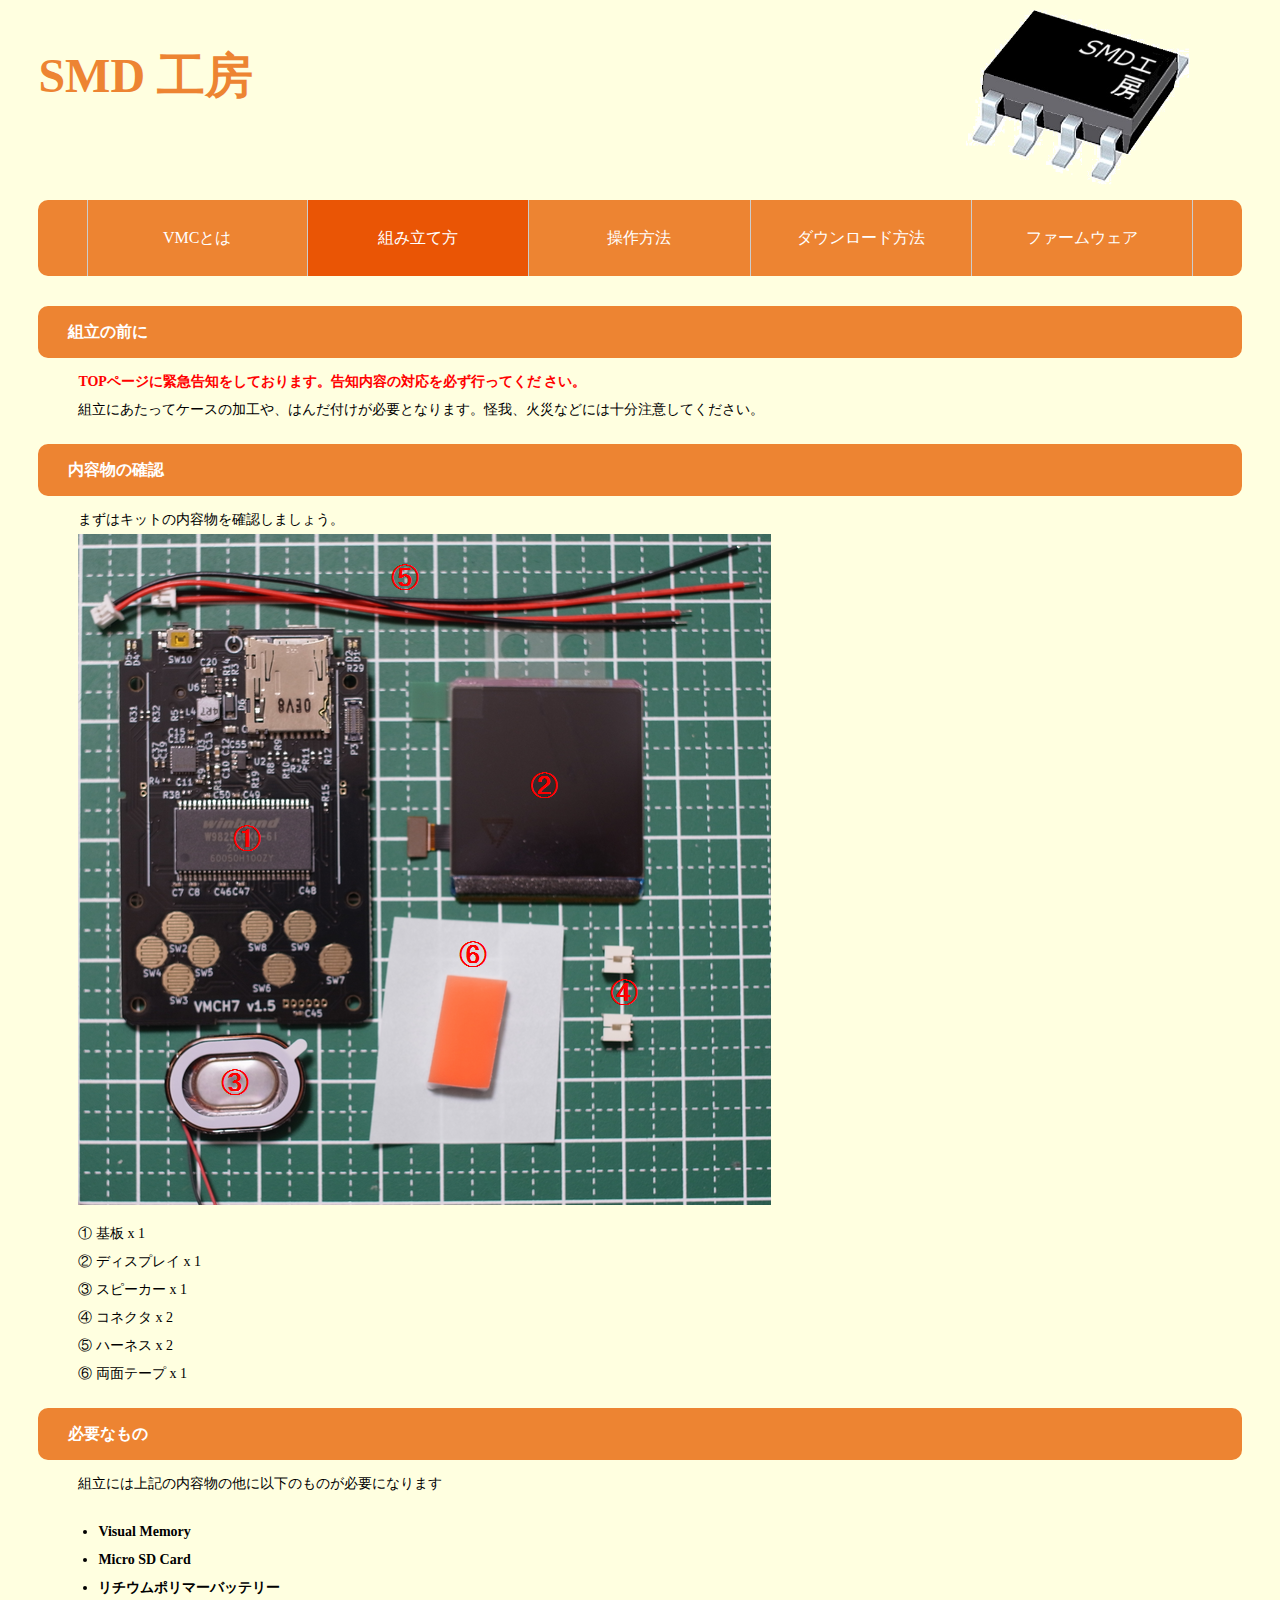
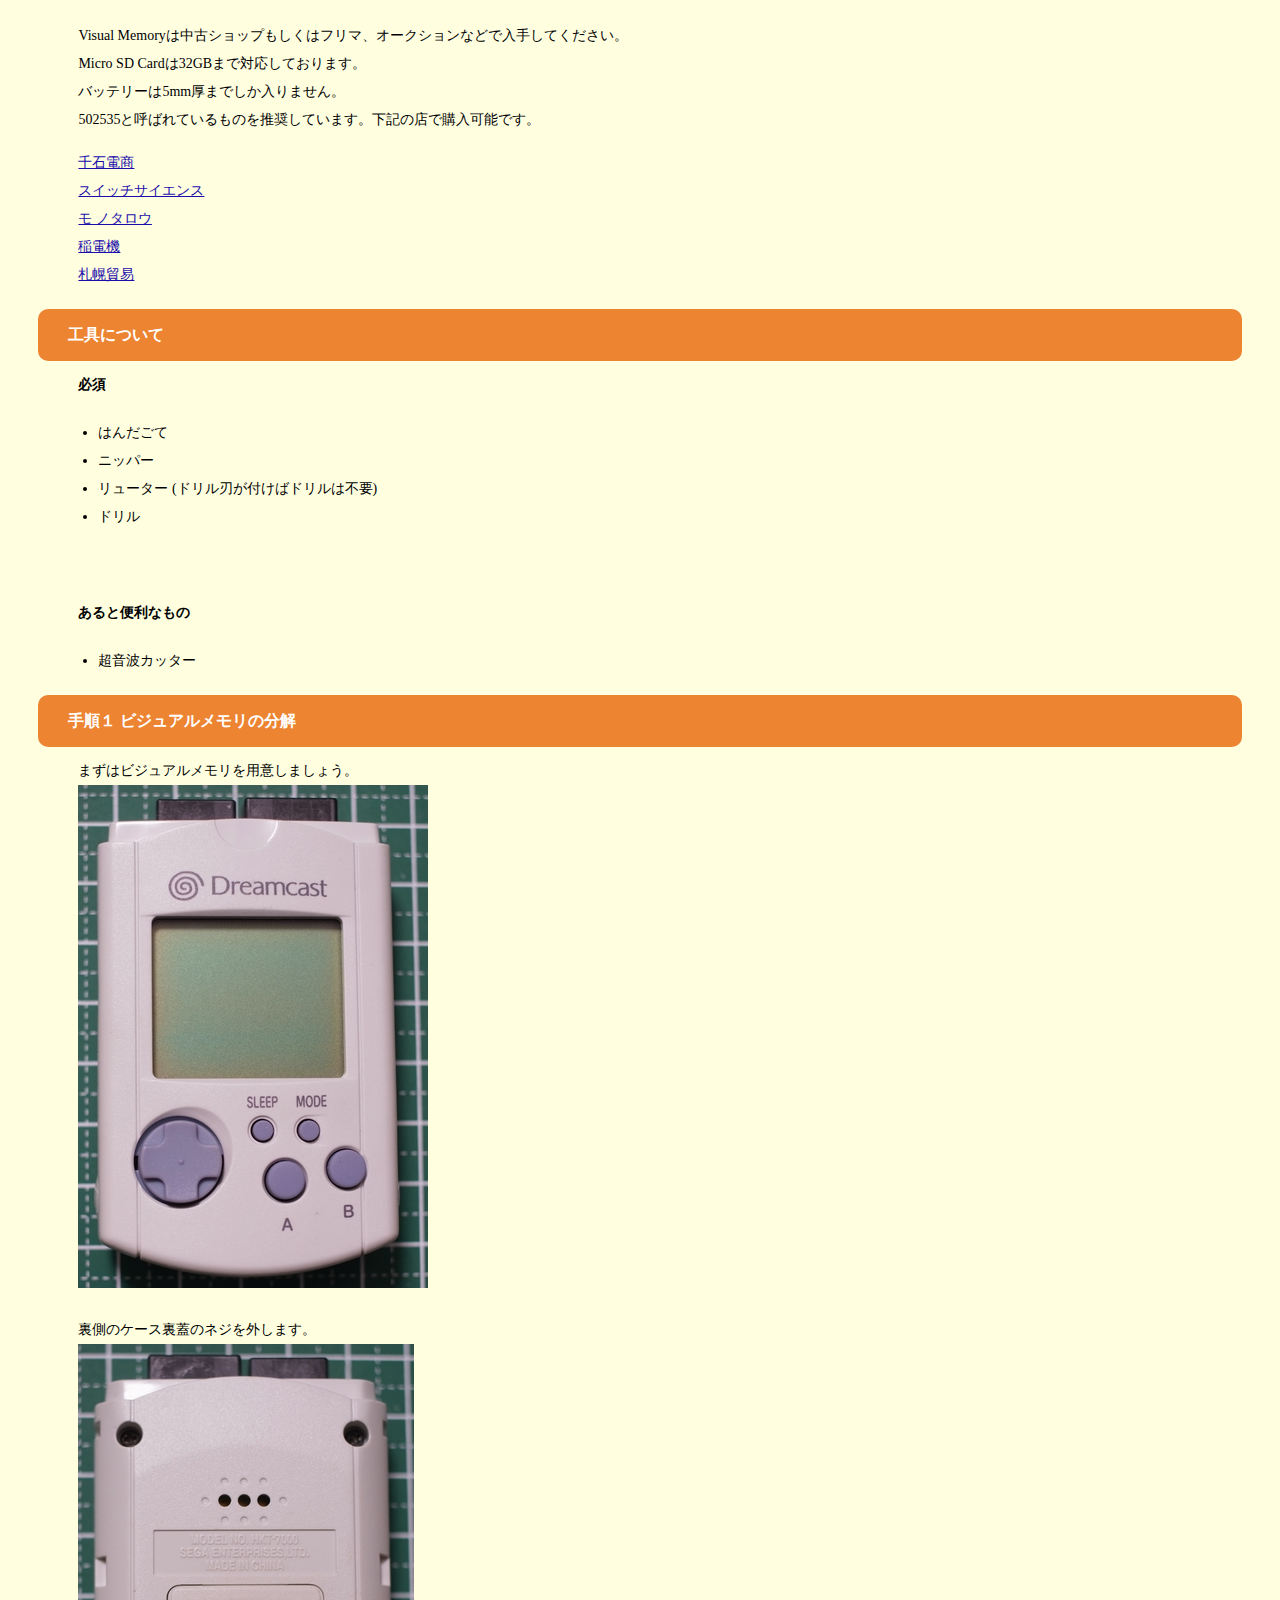
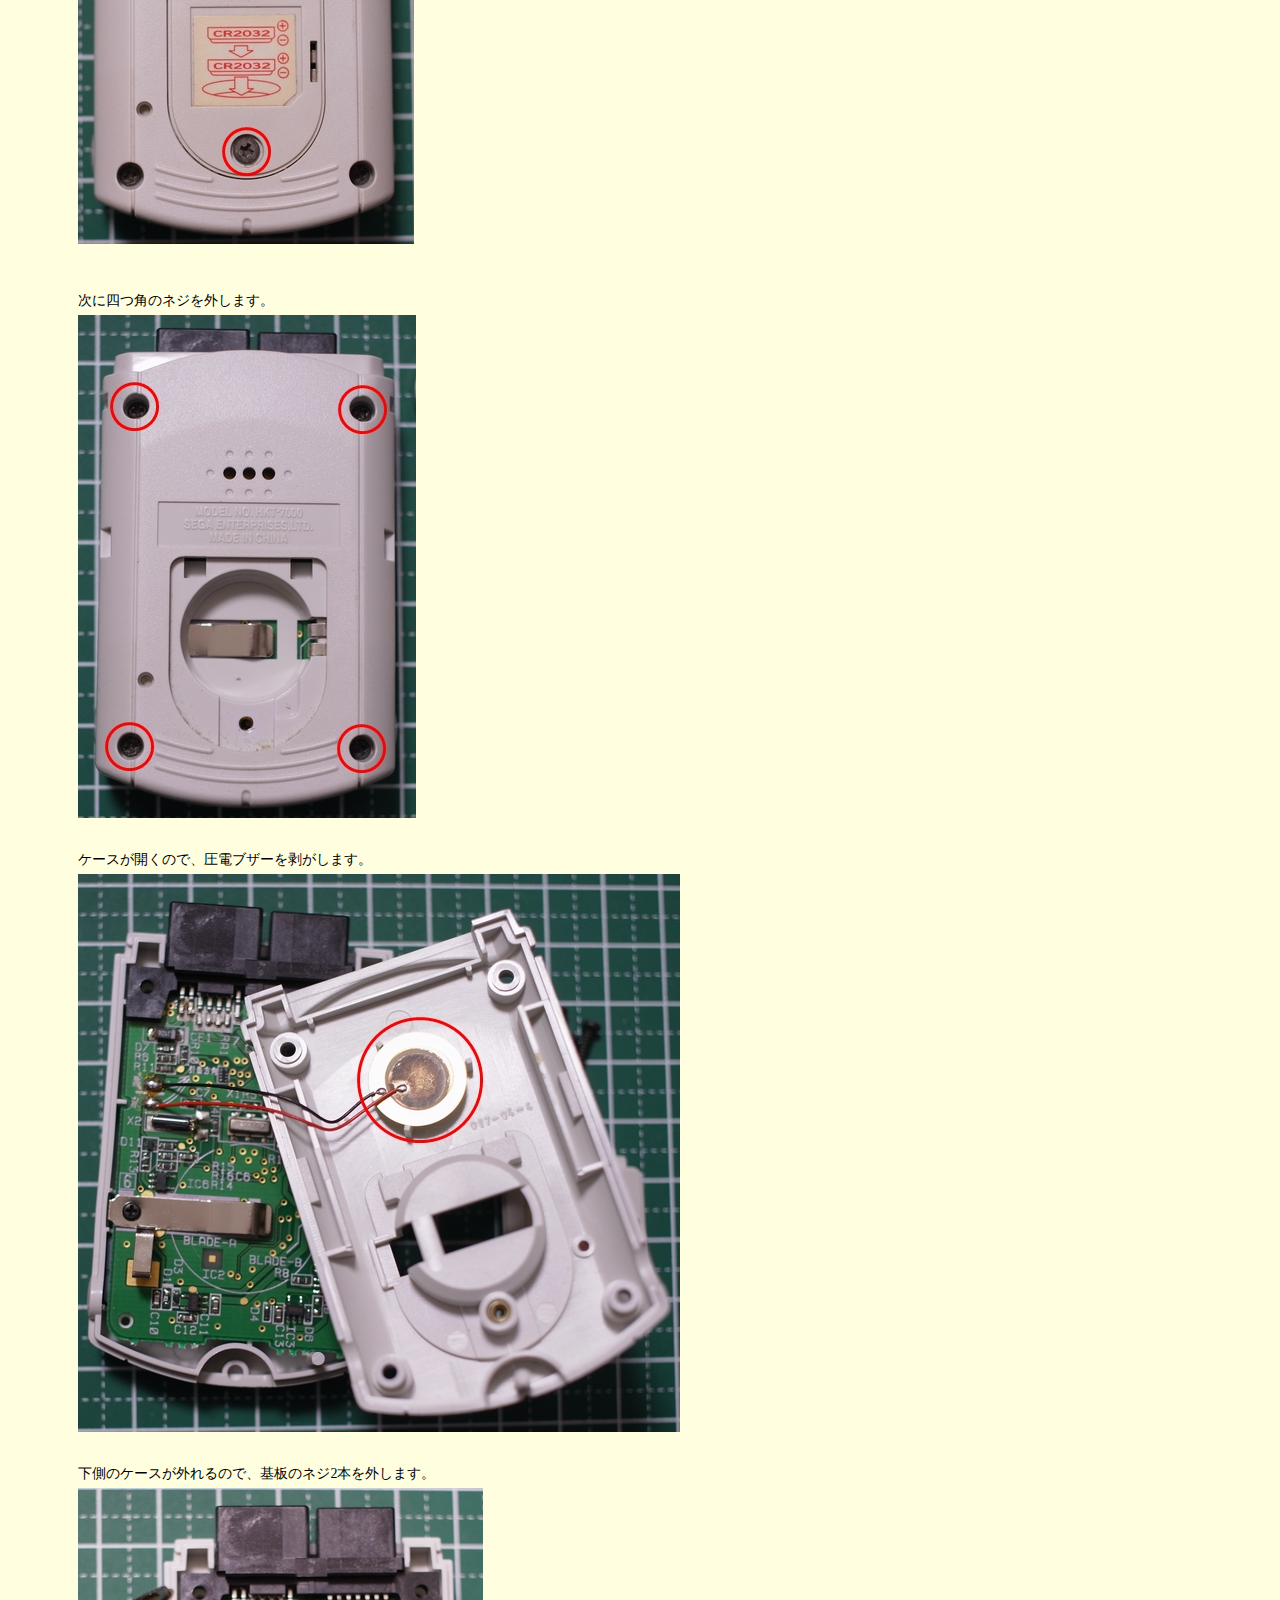
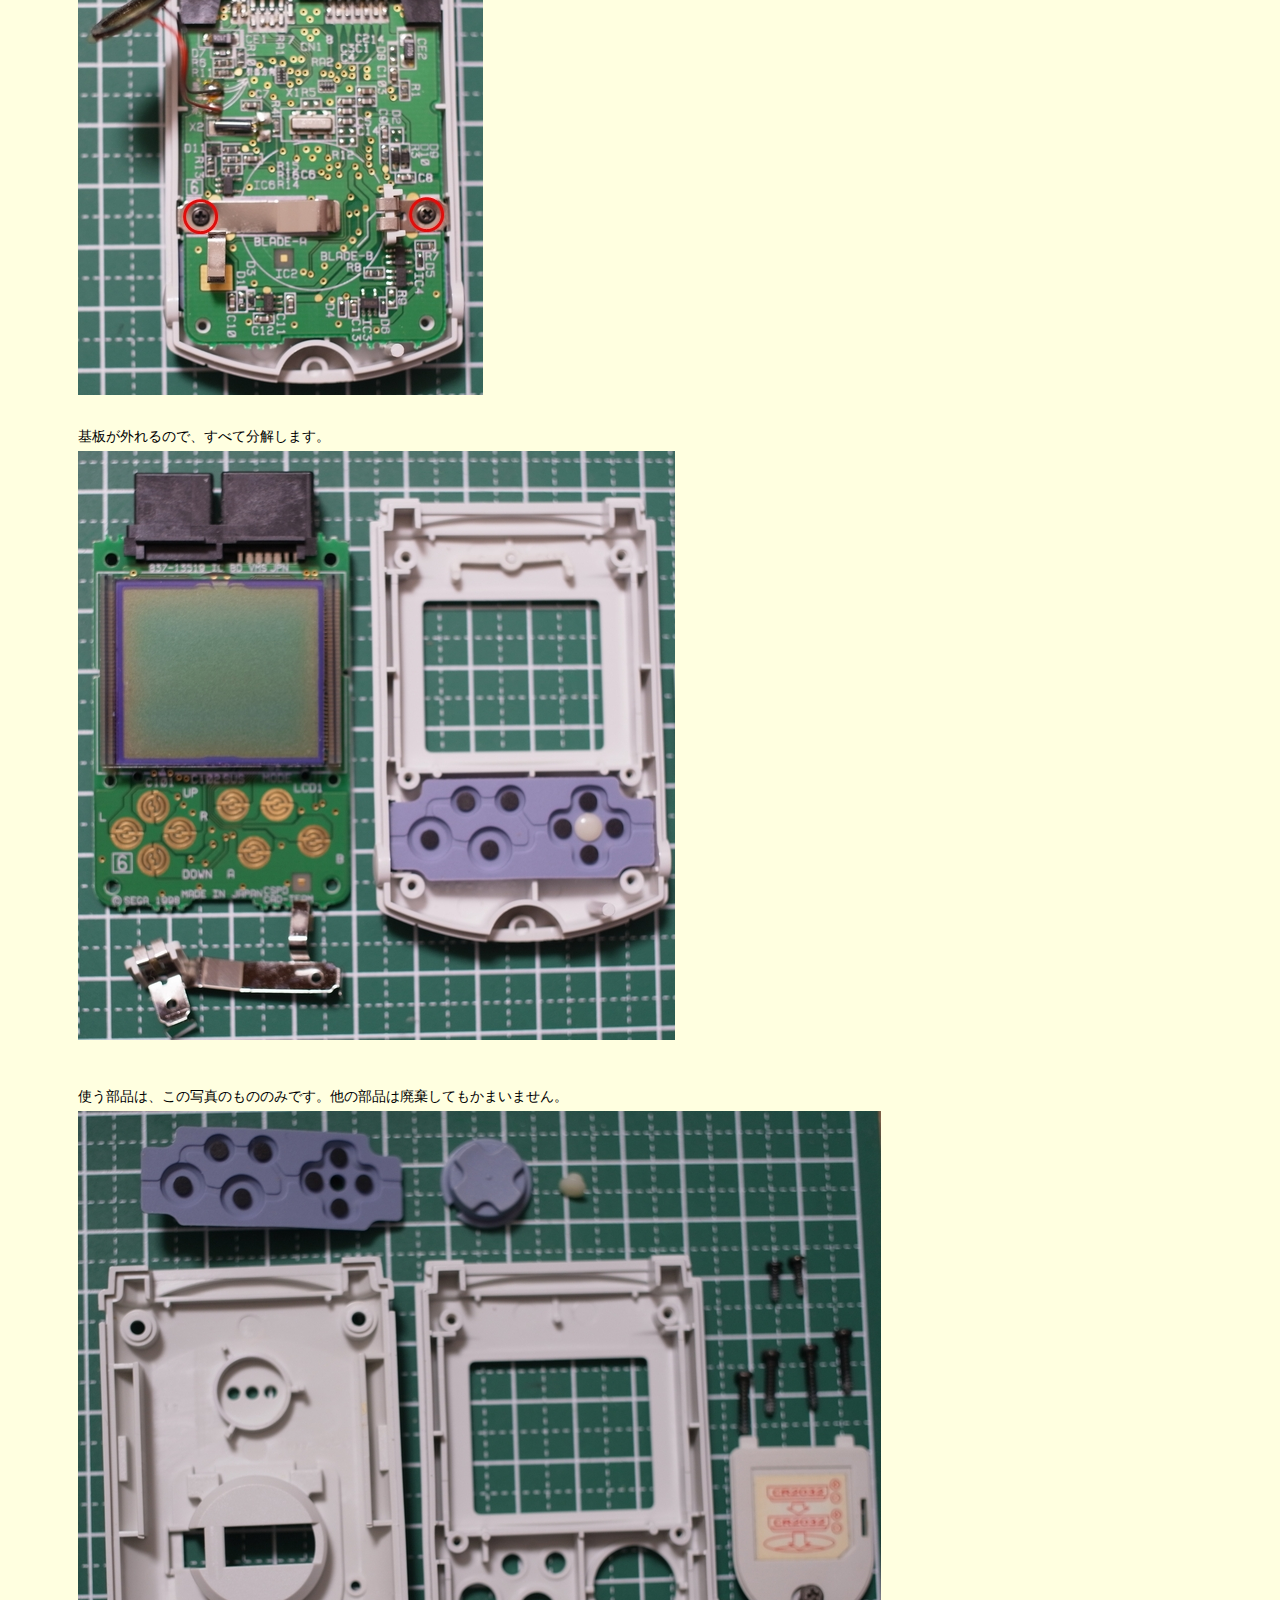
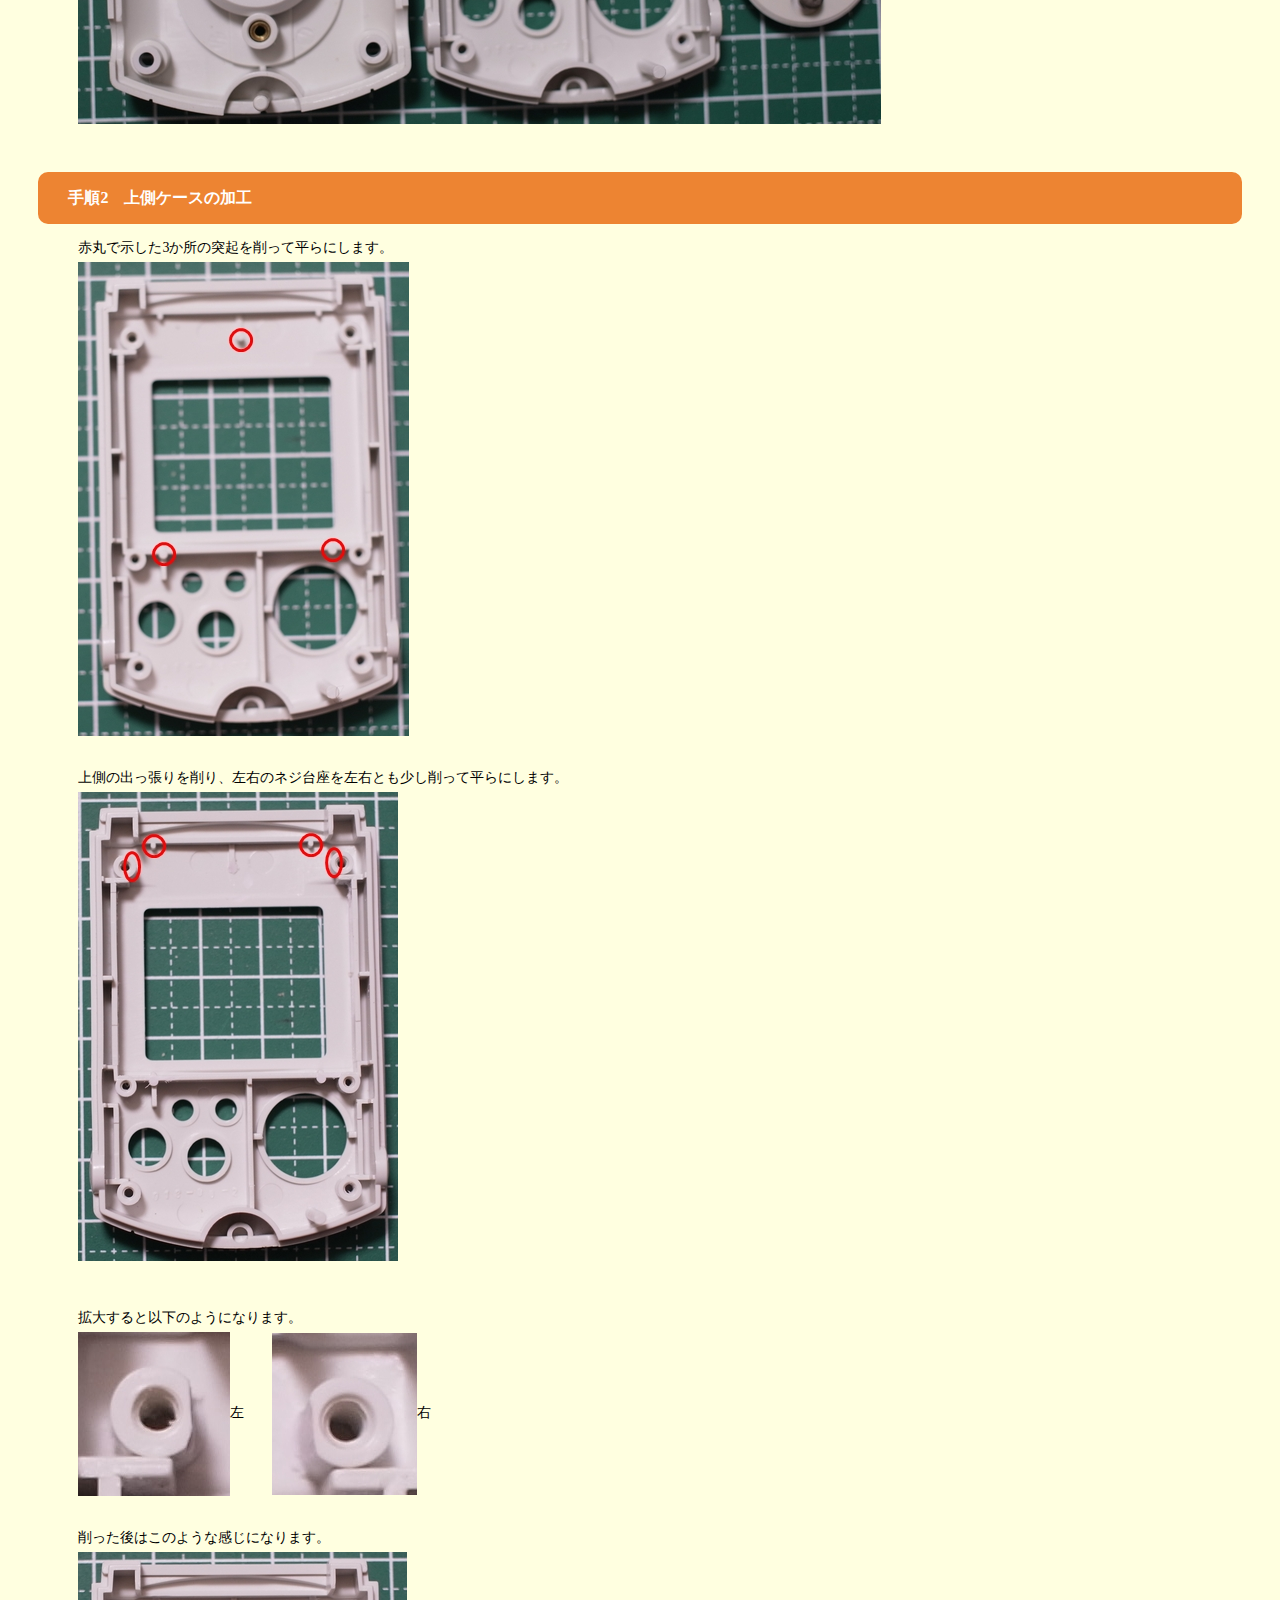
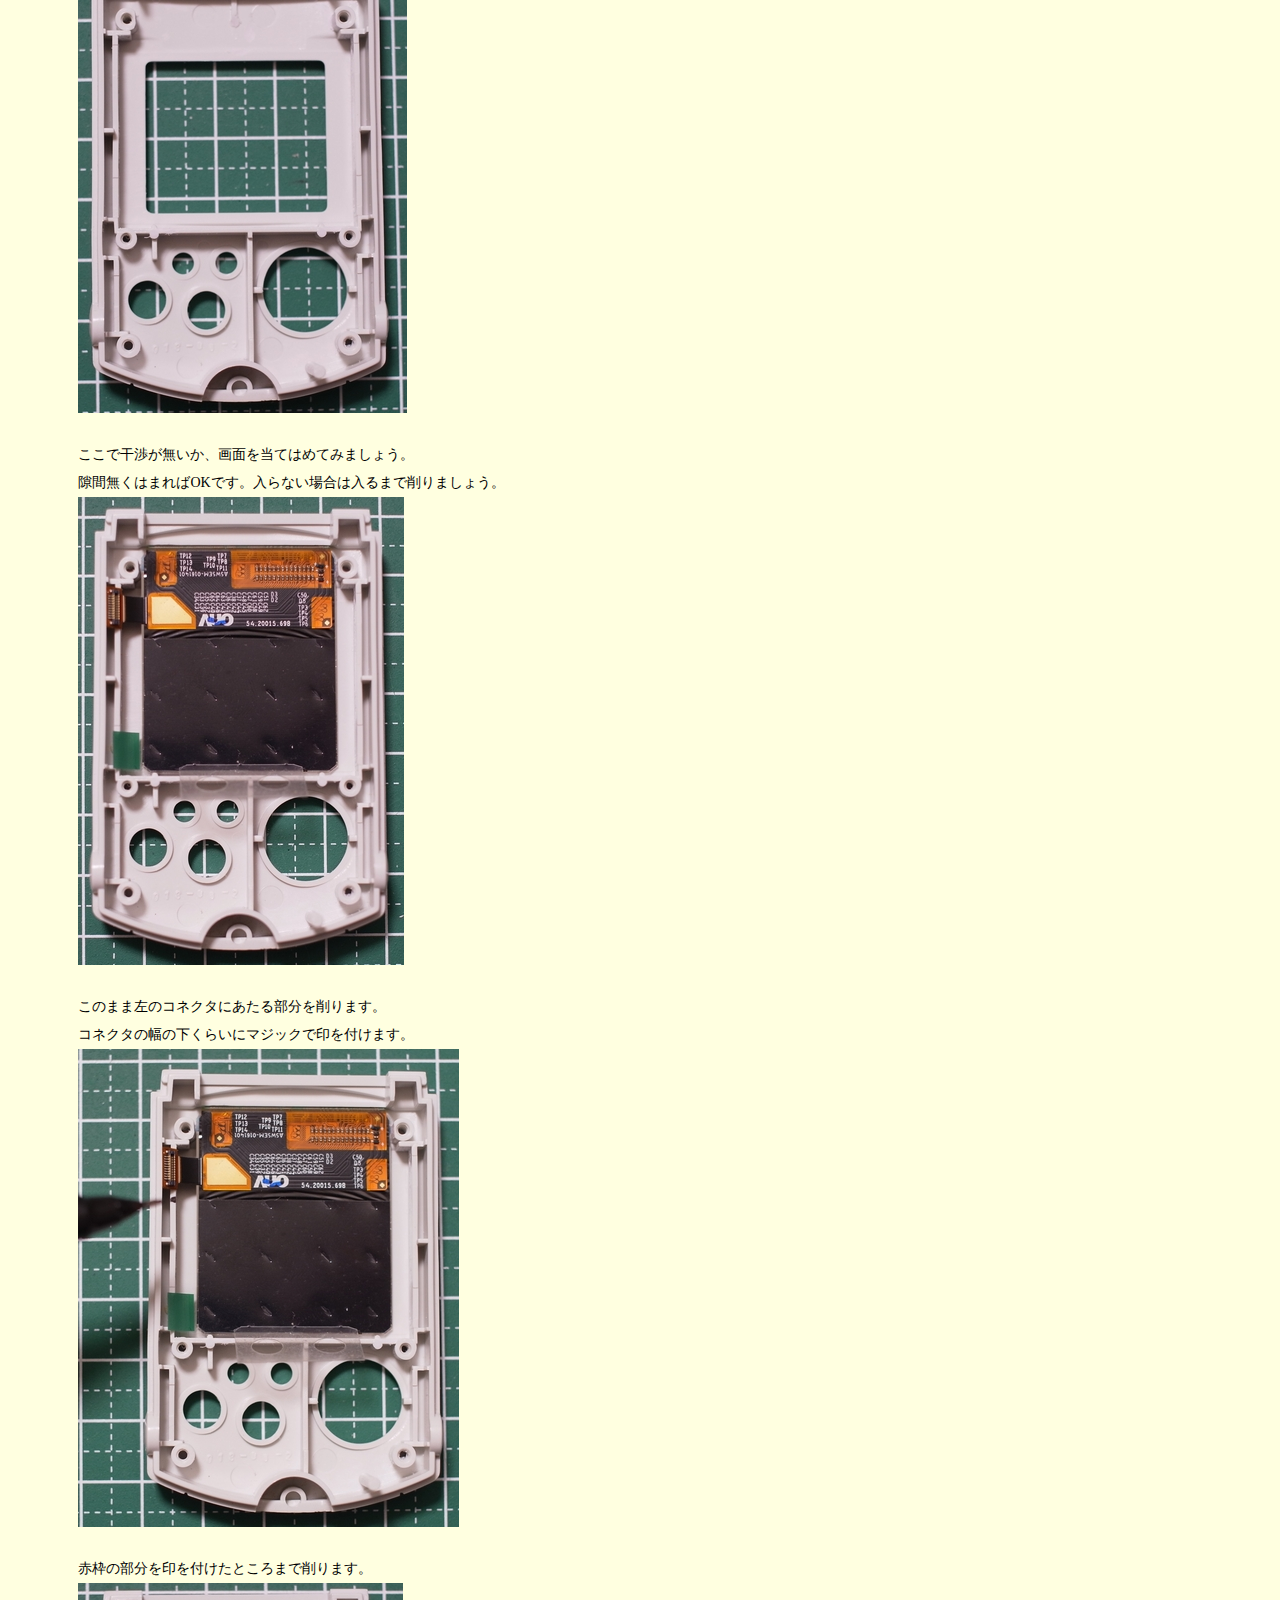
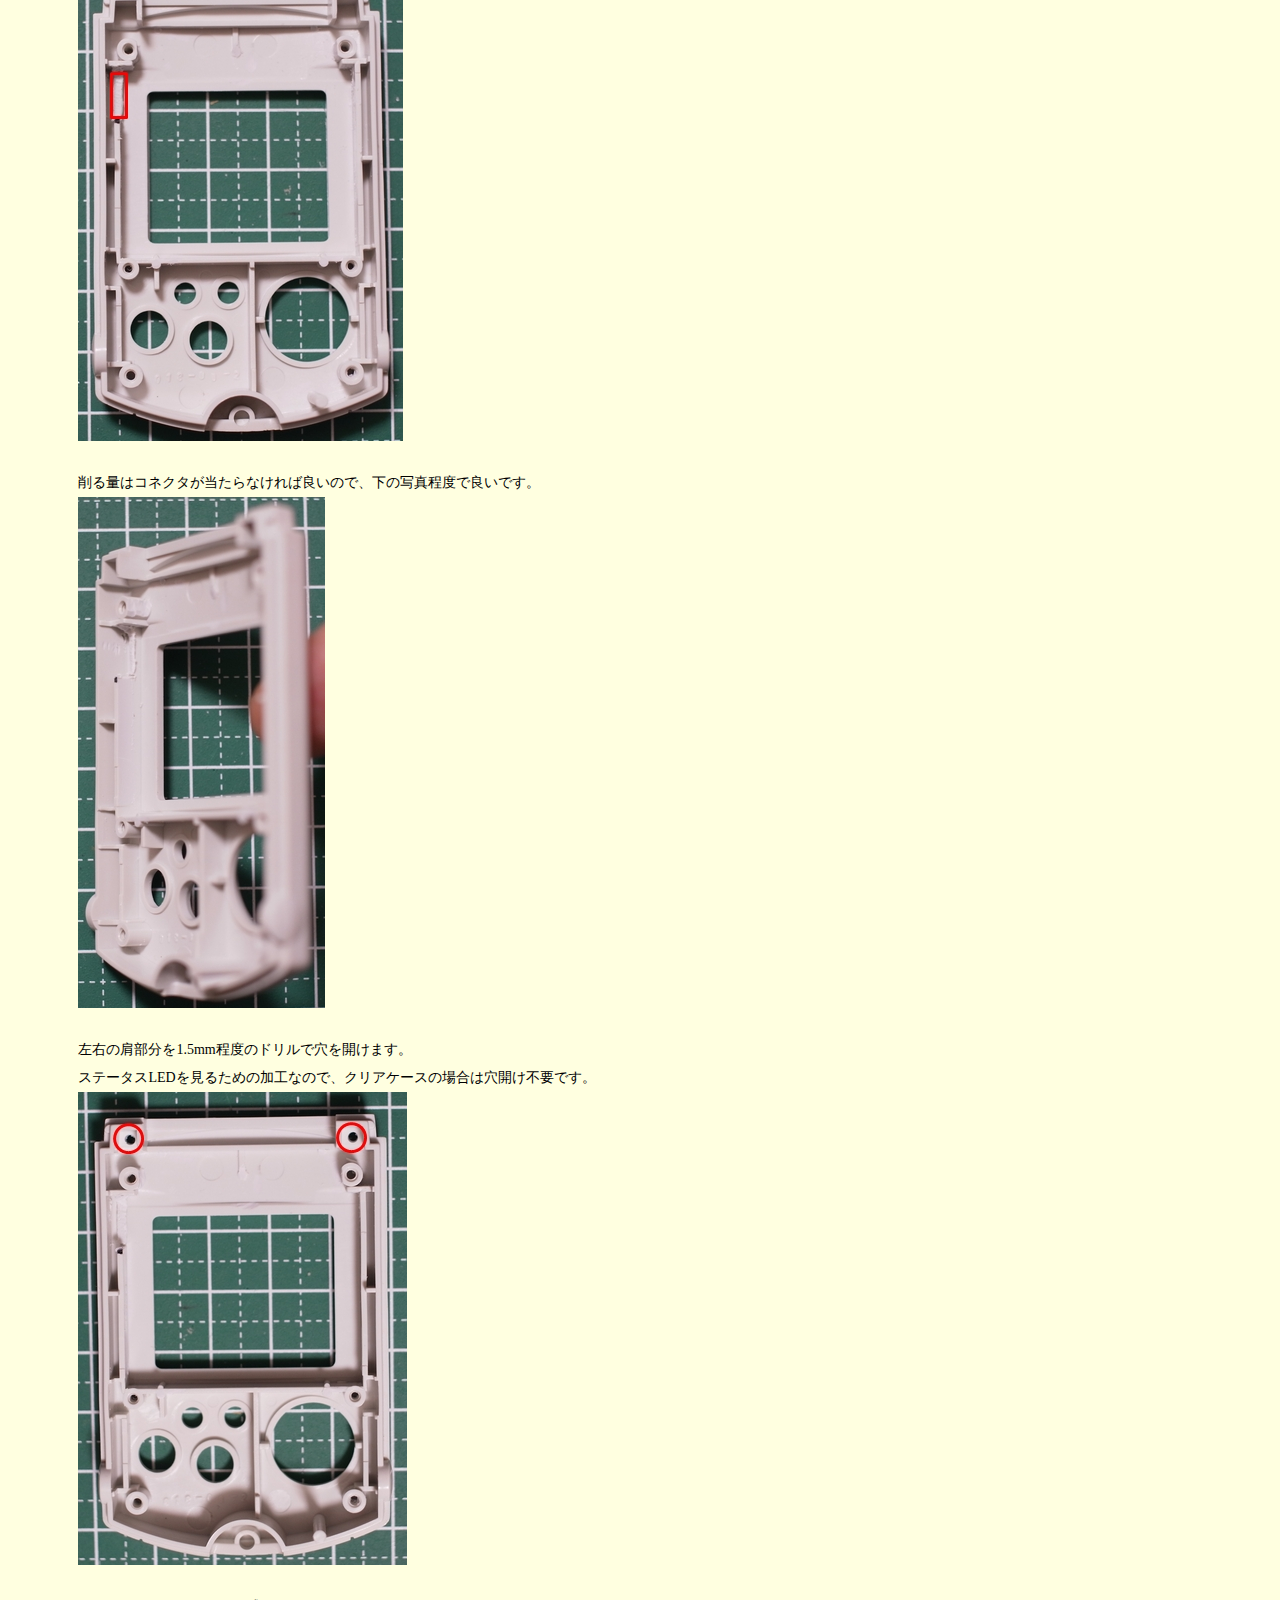
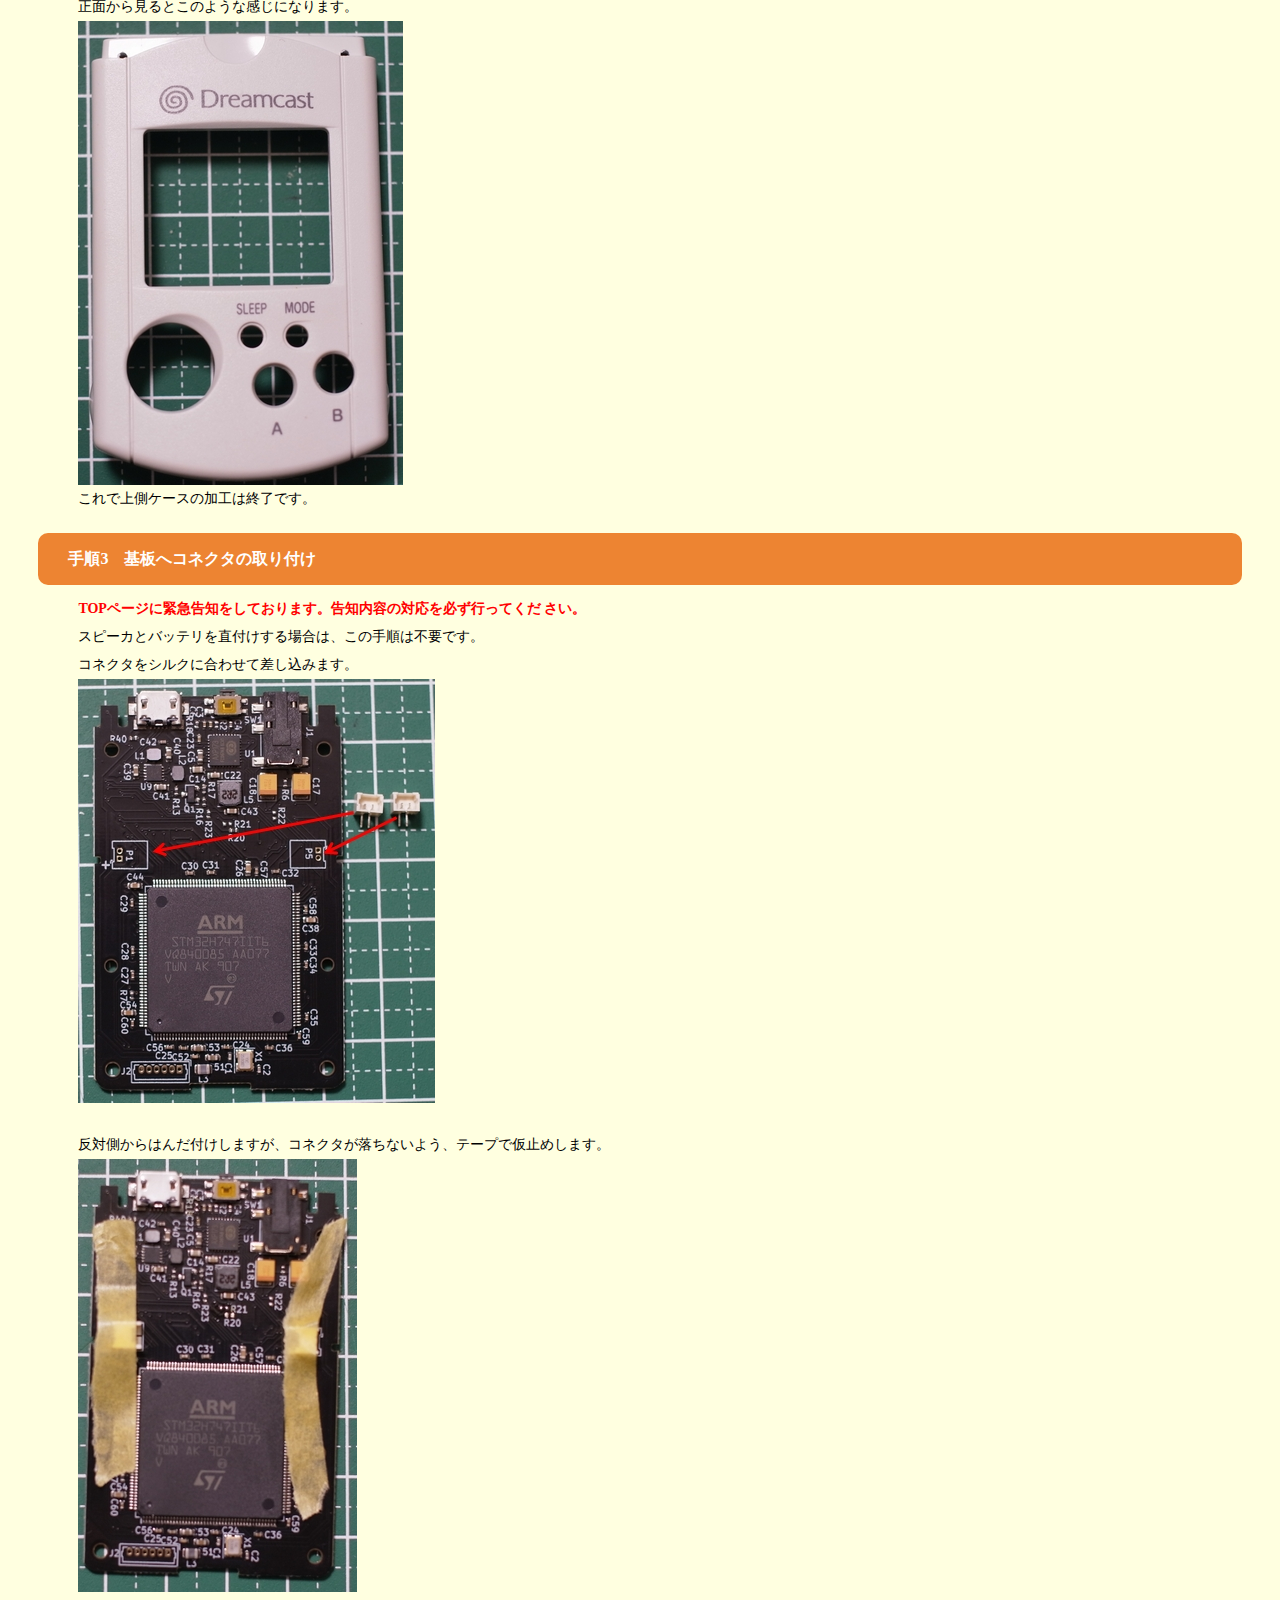
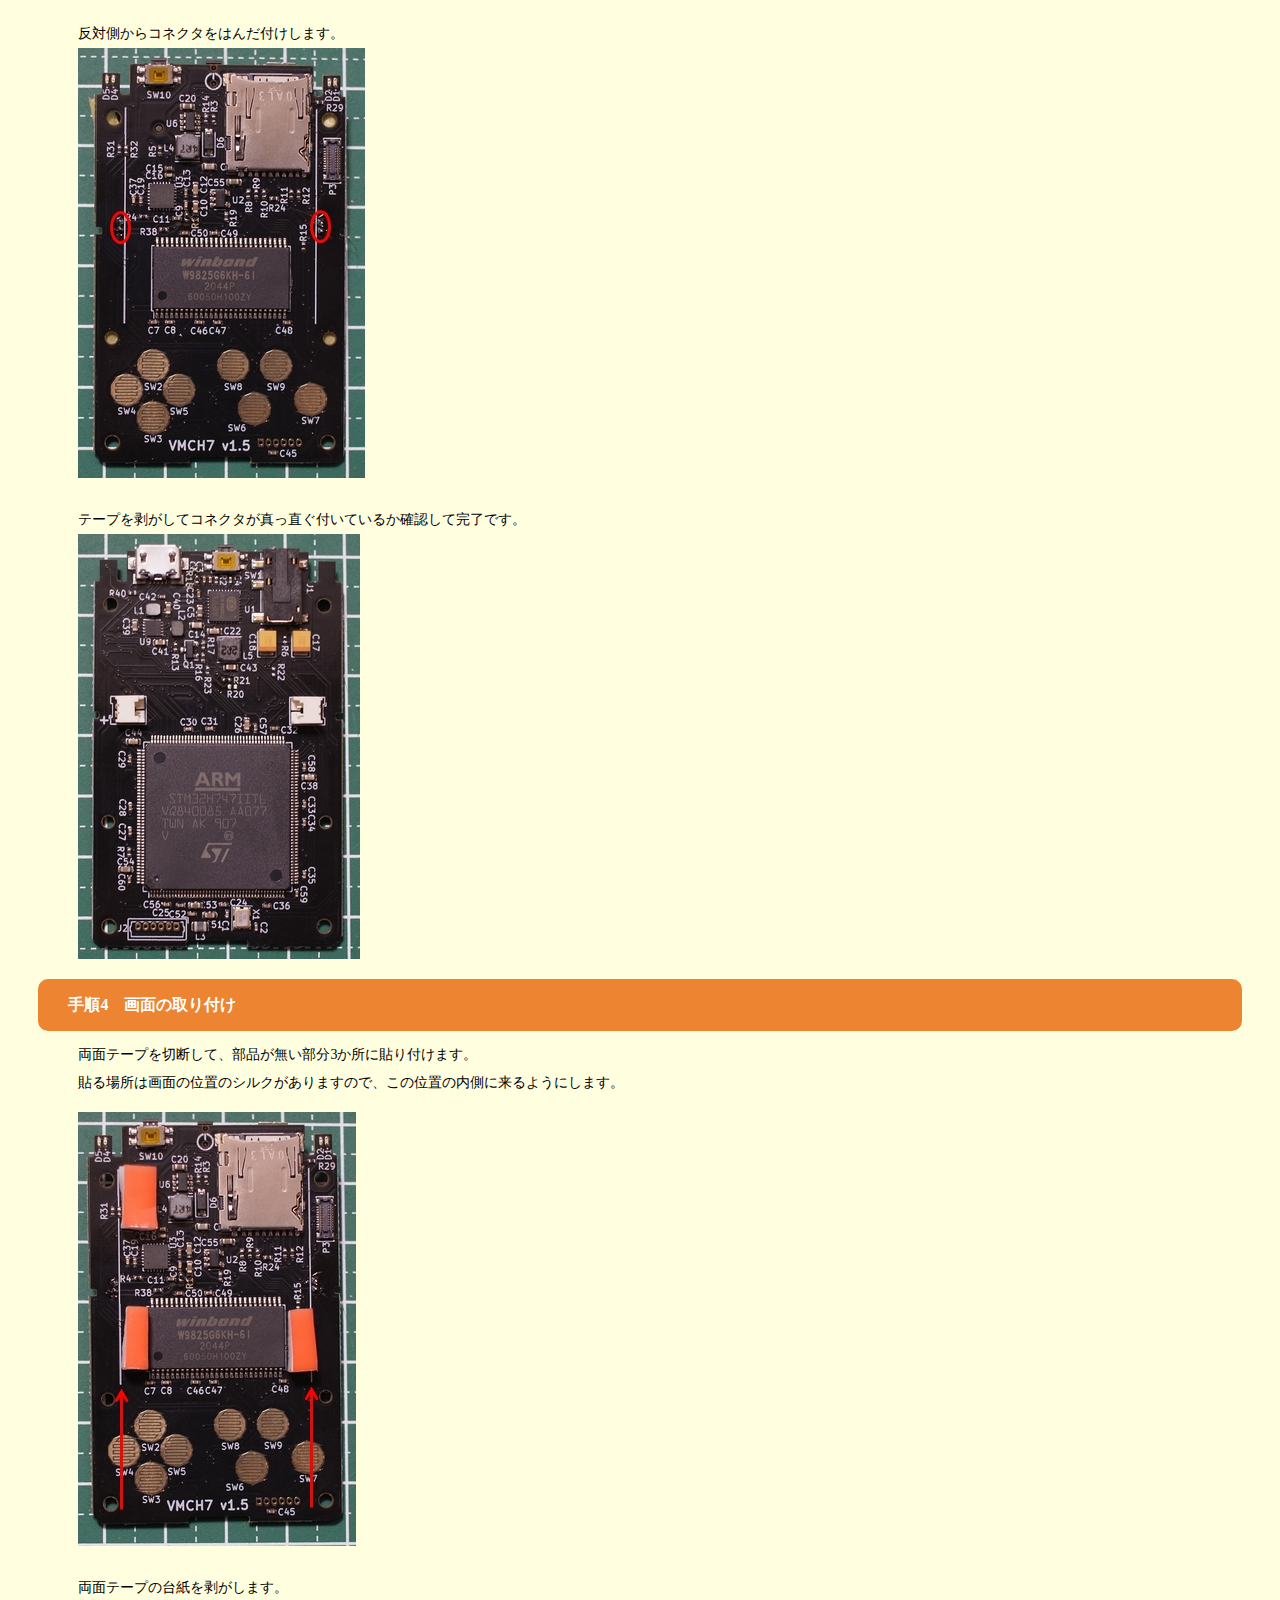
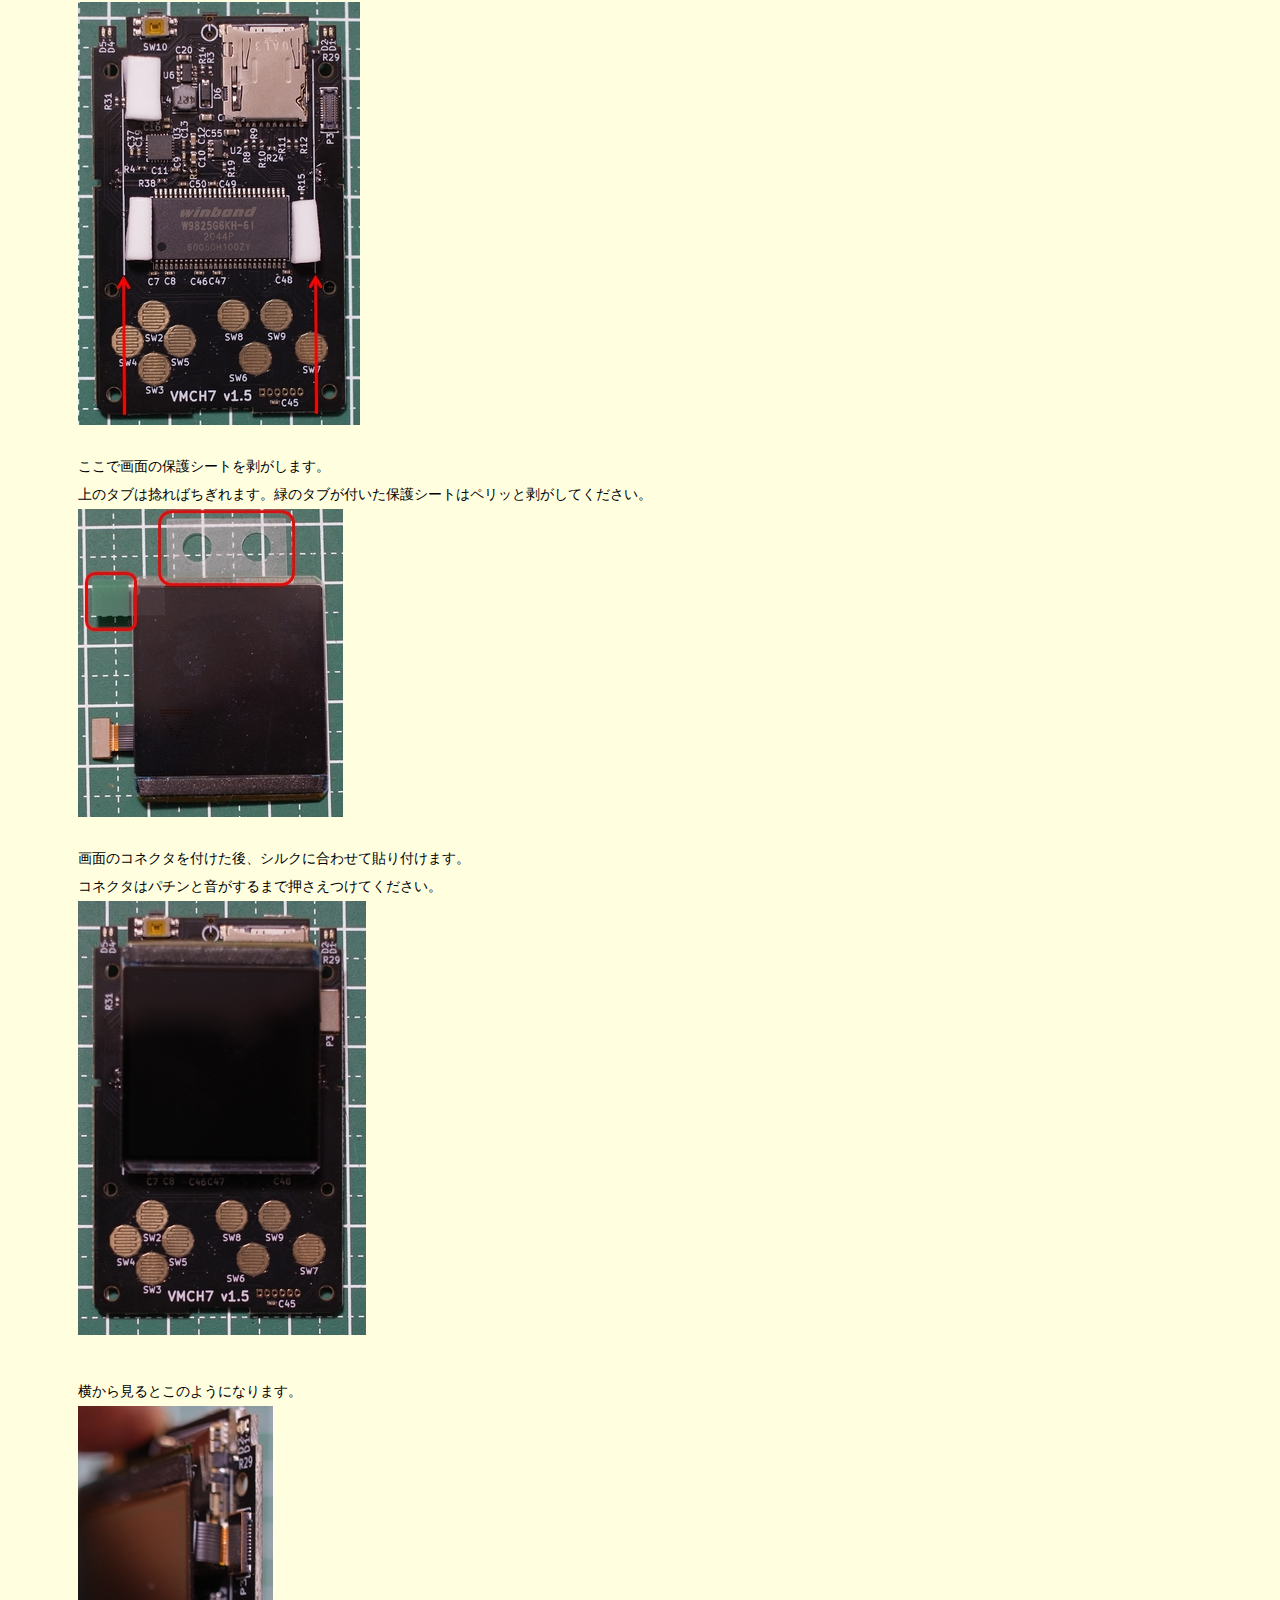
==== commit 5fd985aa: "緊急告知" ====
--- a/assembly.html
+++ b/assembly.html
@@ -37,6 +37,7 @@
         <ul>
           <li><a href="./index.html">VMCとは</a></li>
           <li><a href="./assembly.html">組み立て方</a></li>
+          <li><a href="./howto.html">操作方法</a></li>
           <li><a href="./download.html">ダウンロード方法</a></li>
           <li><a href="./firmware.html">ファームウェア</a></li>
         </ul>
@@ -45,7 +46,9 @@
         <div id="main">
           <section>
             <h3>組立の前に</h3>
-            <p>組立にあたってケースの加工や、はんだ付けが必要となります。怪我、火災などには十分注意してください。</p>
+            <p><b><span style="color: red;">TOPページに緊急告知をしております。告知内容の対応を必ず行ってくだ
+                  さい。</span></b><br>
+              組立にあたってケースの加工や、はんだ付けが必要となります。怪我、火災などには十分注意してください。</p>
             <h3>内容物の確認</h3>
             <p>まずはキットの内容物を確認しましょう。<br>
               <img src="images/R0010954s.png" alt="内容物"></p>
@@ -157,7 +160,9 @@
               これで上側ケースの加工は終了です。<br>
             </p>
             <h3>手順3　基板へコネクタの取り付け</h3>
-            <p>スピーカとバッテリを直付けする場合は、この手順は不要です。<br>
+            <p><b><span style="color: red;">TOPページに緊急告知をしております。告知内容の対応を必ず行ってくだ
+                  さい。</span></b><br>
+              スピーカとバッテリを直付けする場合は、この手順は不要です。<br>
               コネクタをシルクに合わせて差し込みます。<br>
               <img src="images/R0010922s.jpg" alt="コネクタの差し込み"><br>
               <br>
--- a/css/style.css
+++ b/css/style.css
@@ -149,7 +149,7 @@
 	padding: 12px 30px;		/*上下、左右への余白*/
 	color: #FFFFFF;			/*文字色*/
 	border-radius: 10px;	/*角丸のサイズ*/
-	background: #ED8432;/*#FFF;		/*背景色（古いブラウザ用）*/
+	background: #FF0000;/*背景色（古いブラウザ用）*/
 	/*background: linear-gradient(#FFF, #e5e5e5);	/*背景グラデーション(★グラデーションなくした)*/
 }
 /*mainコンテンツのh3タグの設定*/
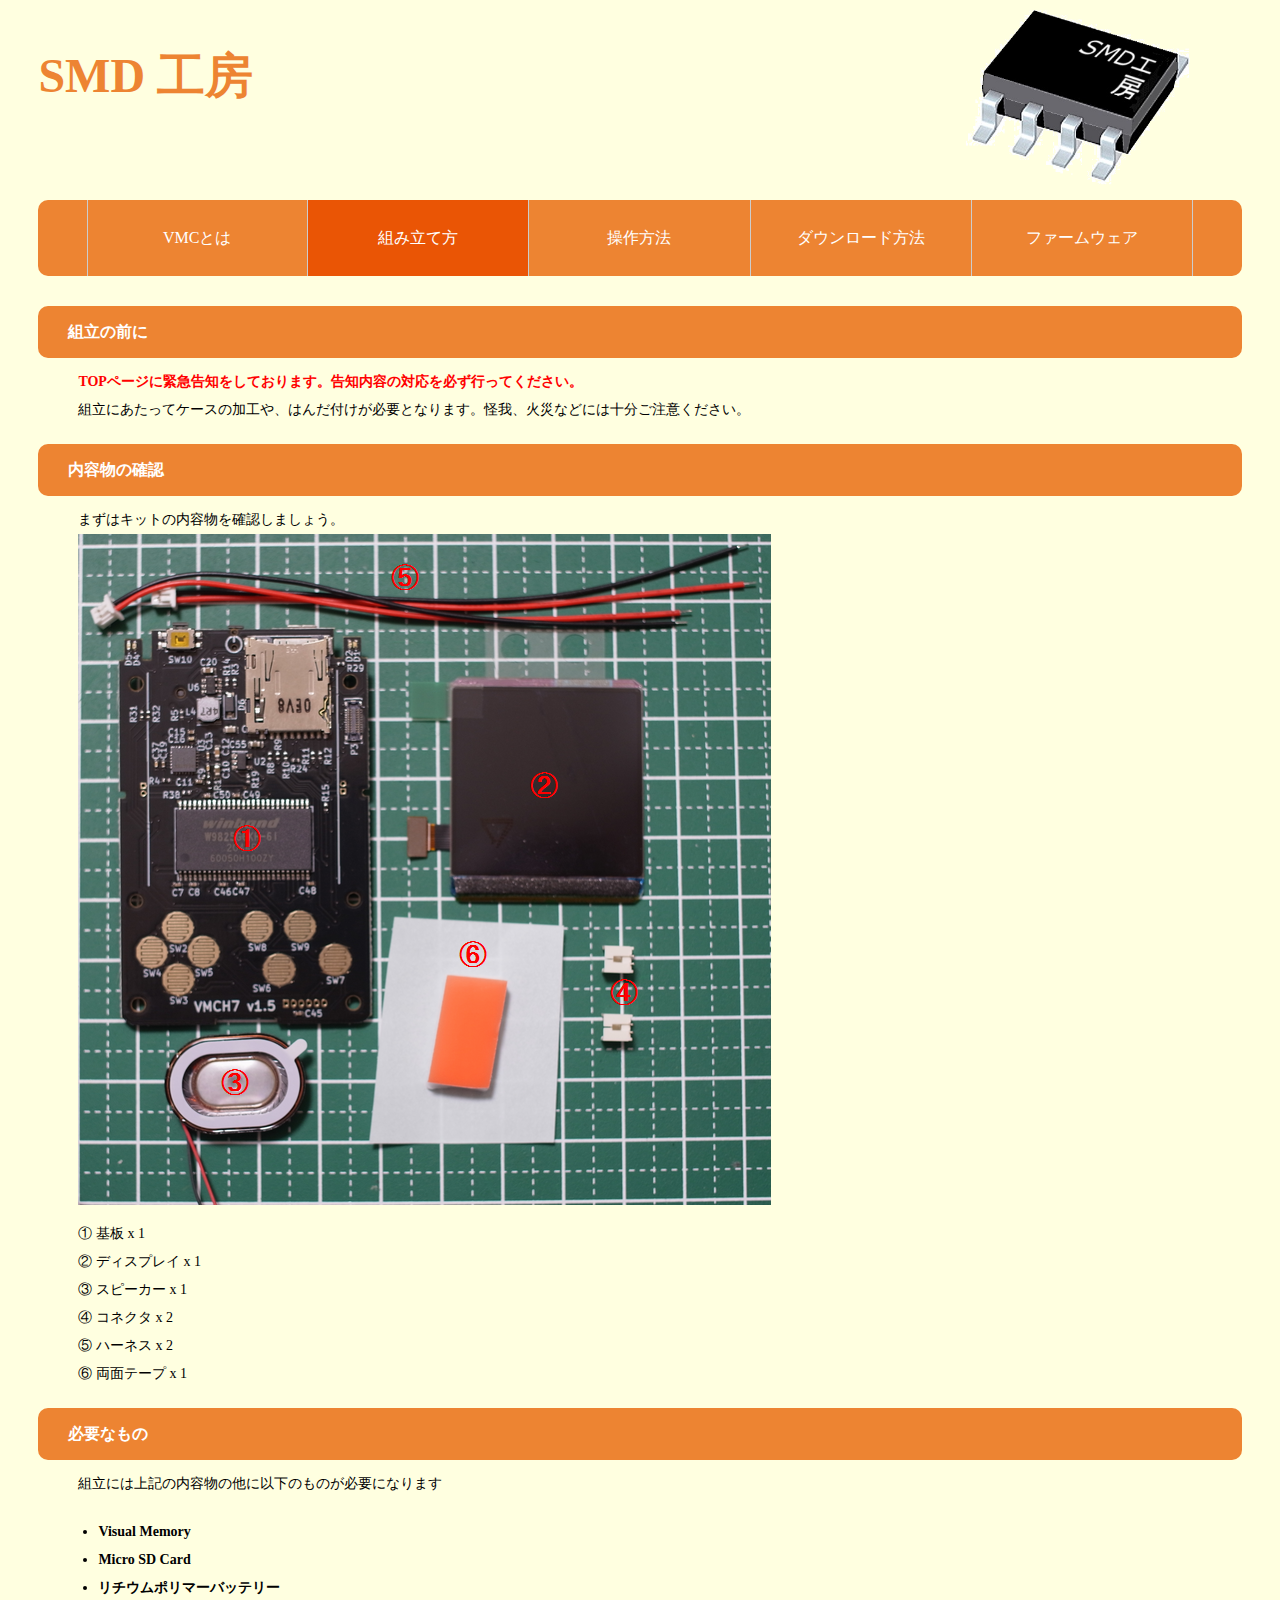
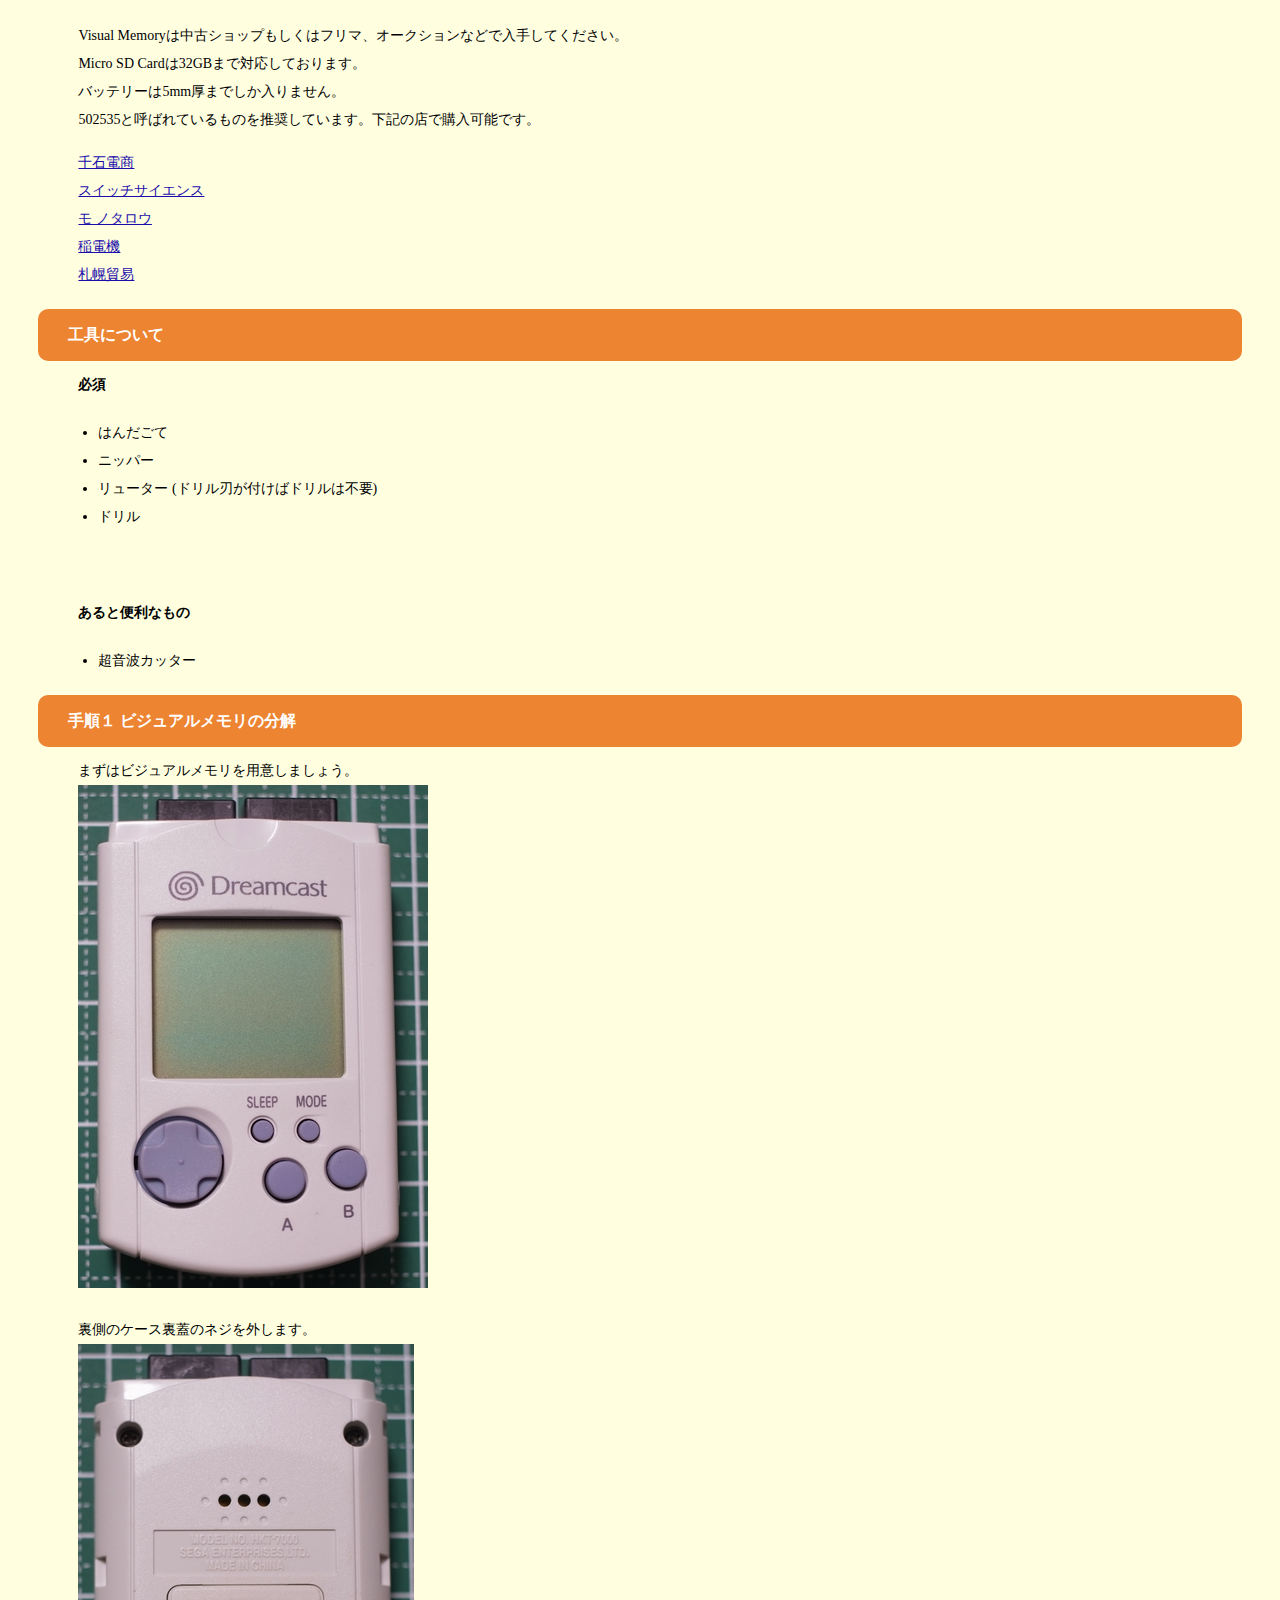
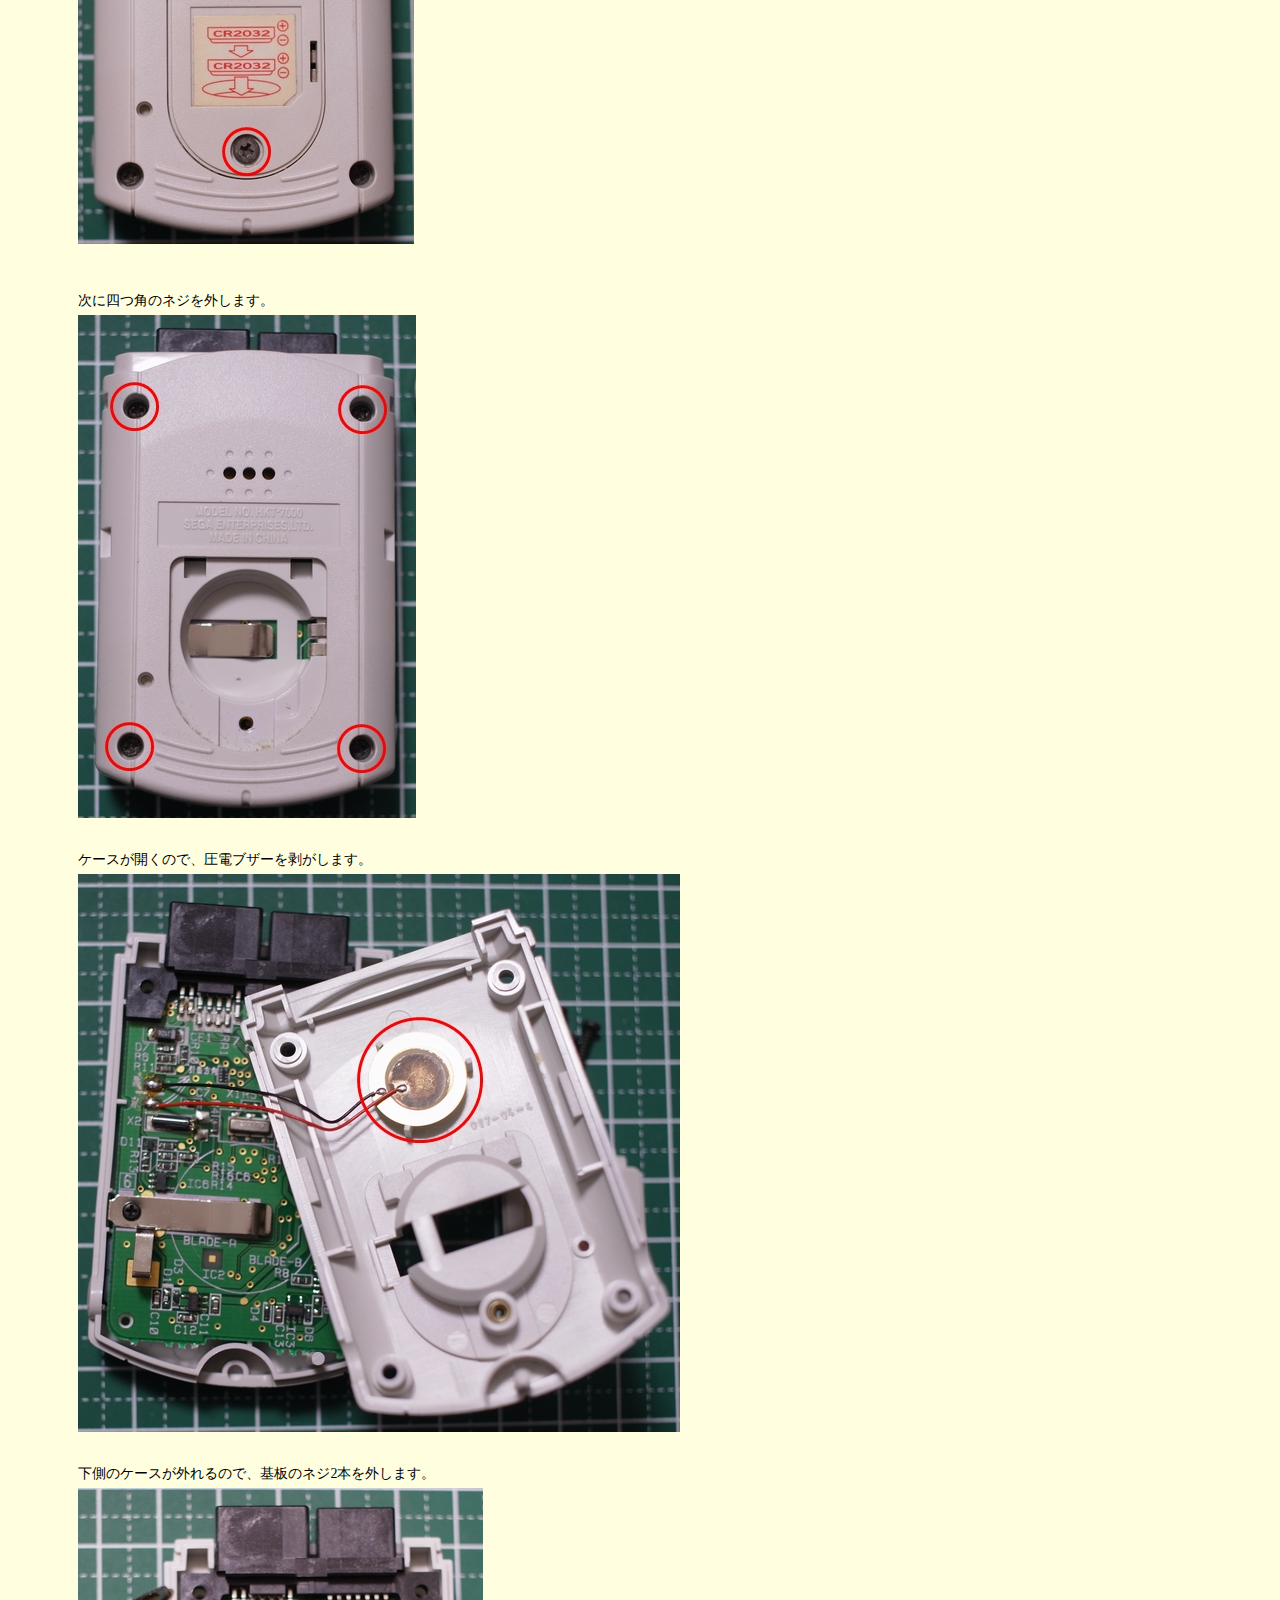
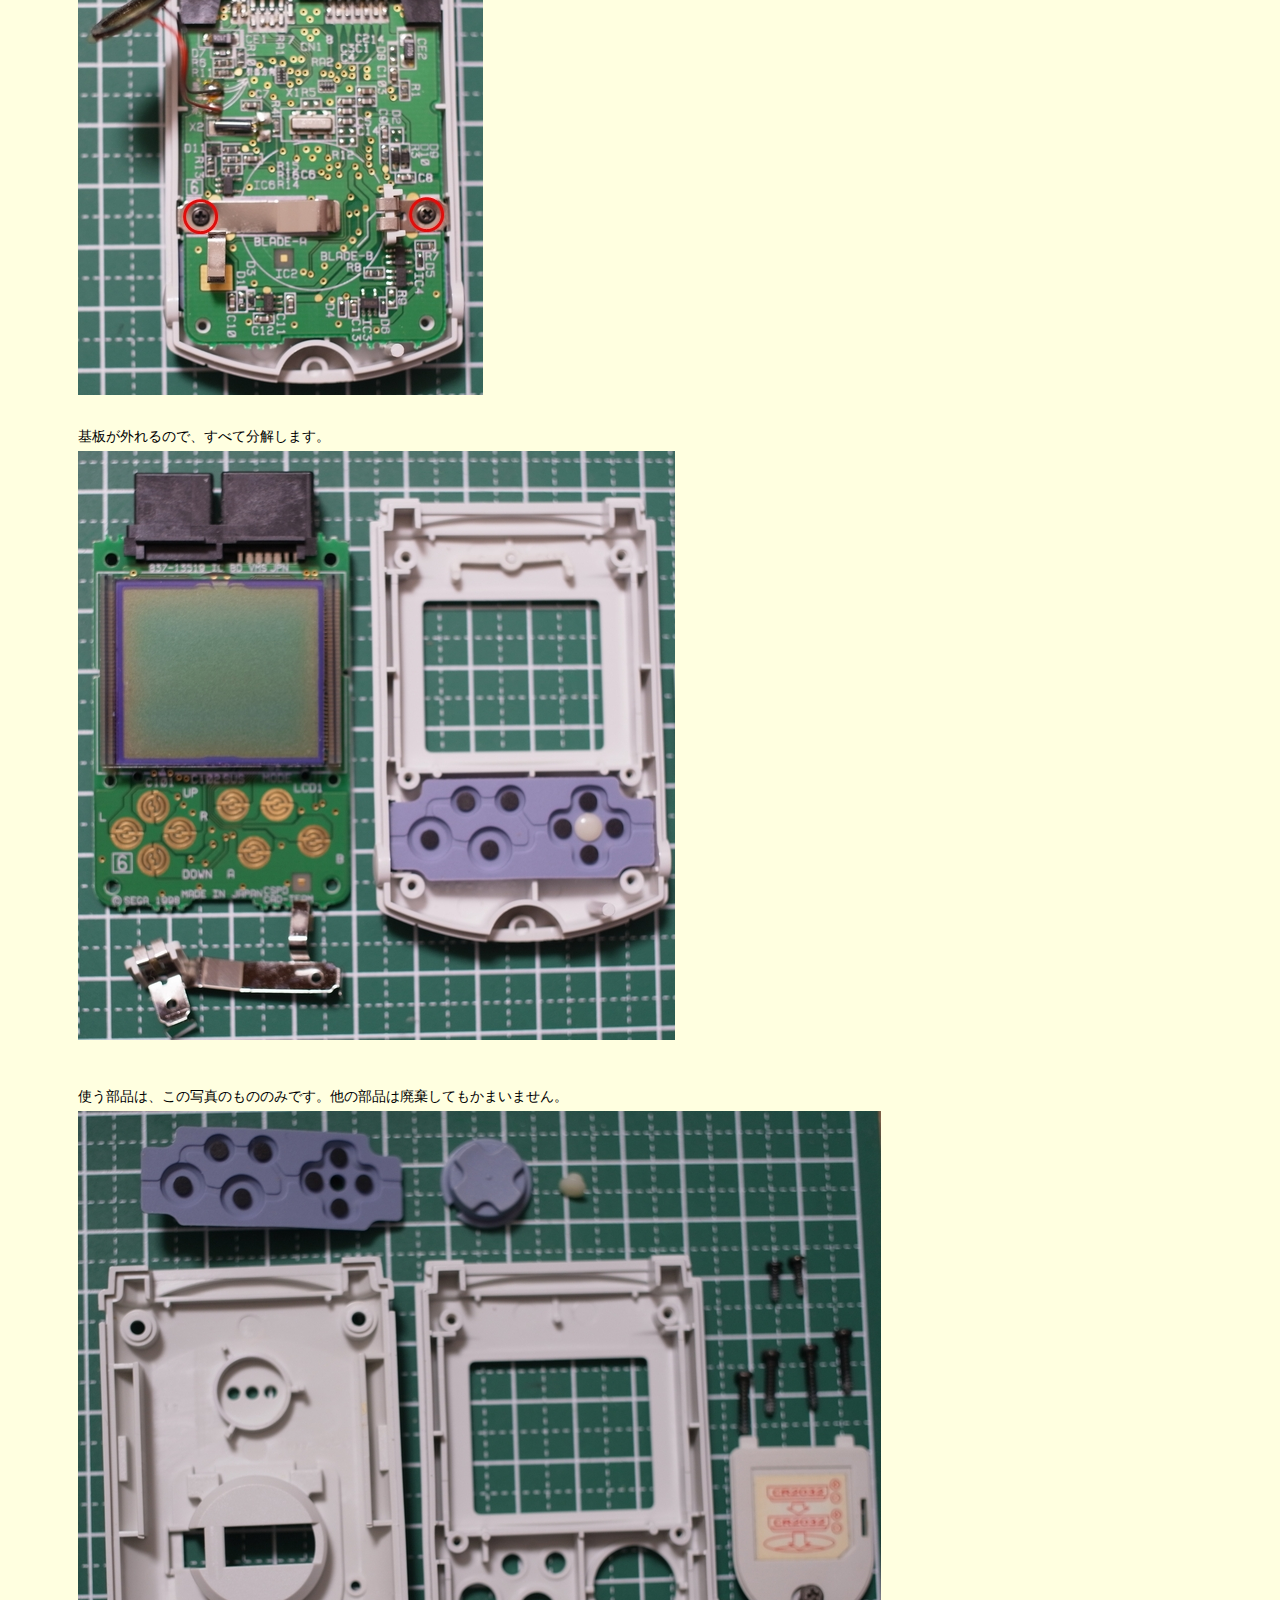
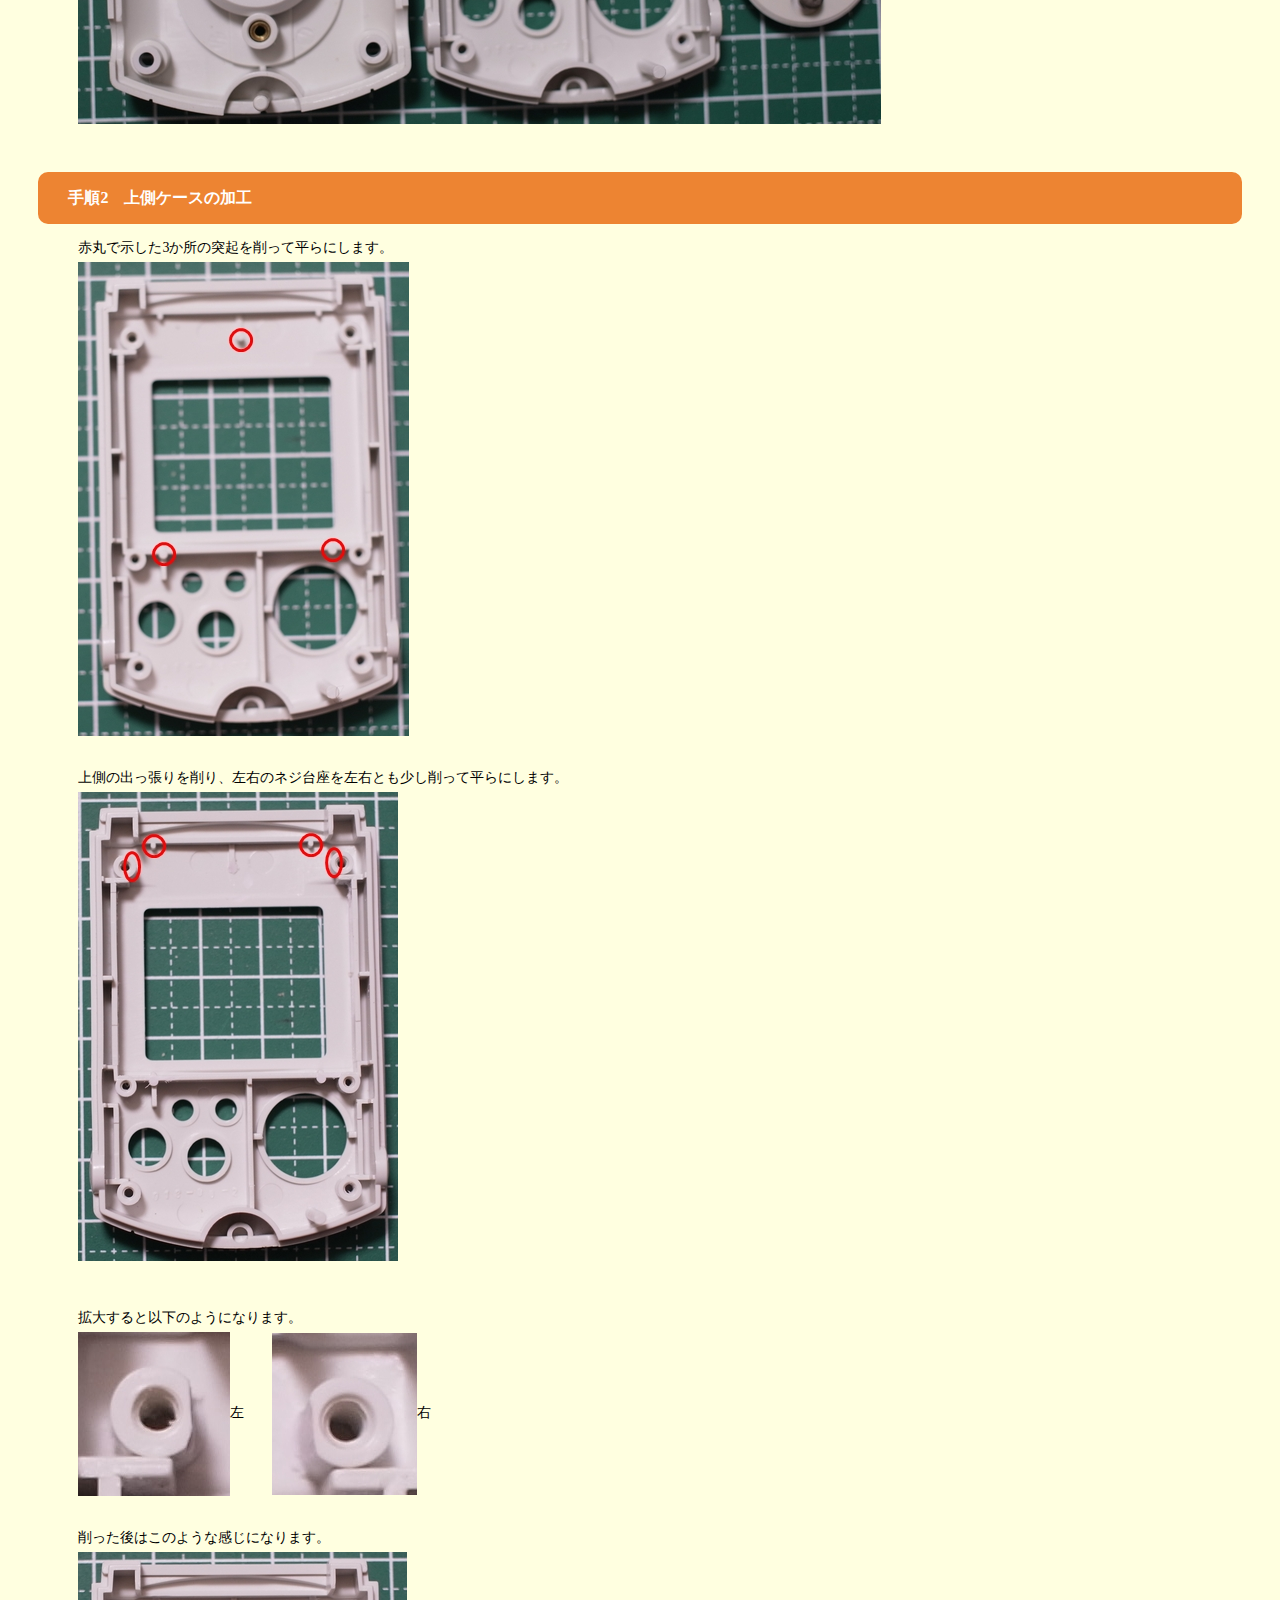
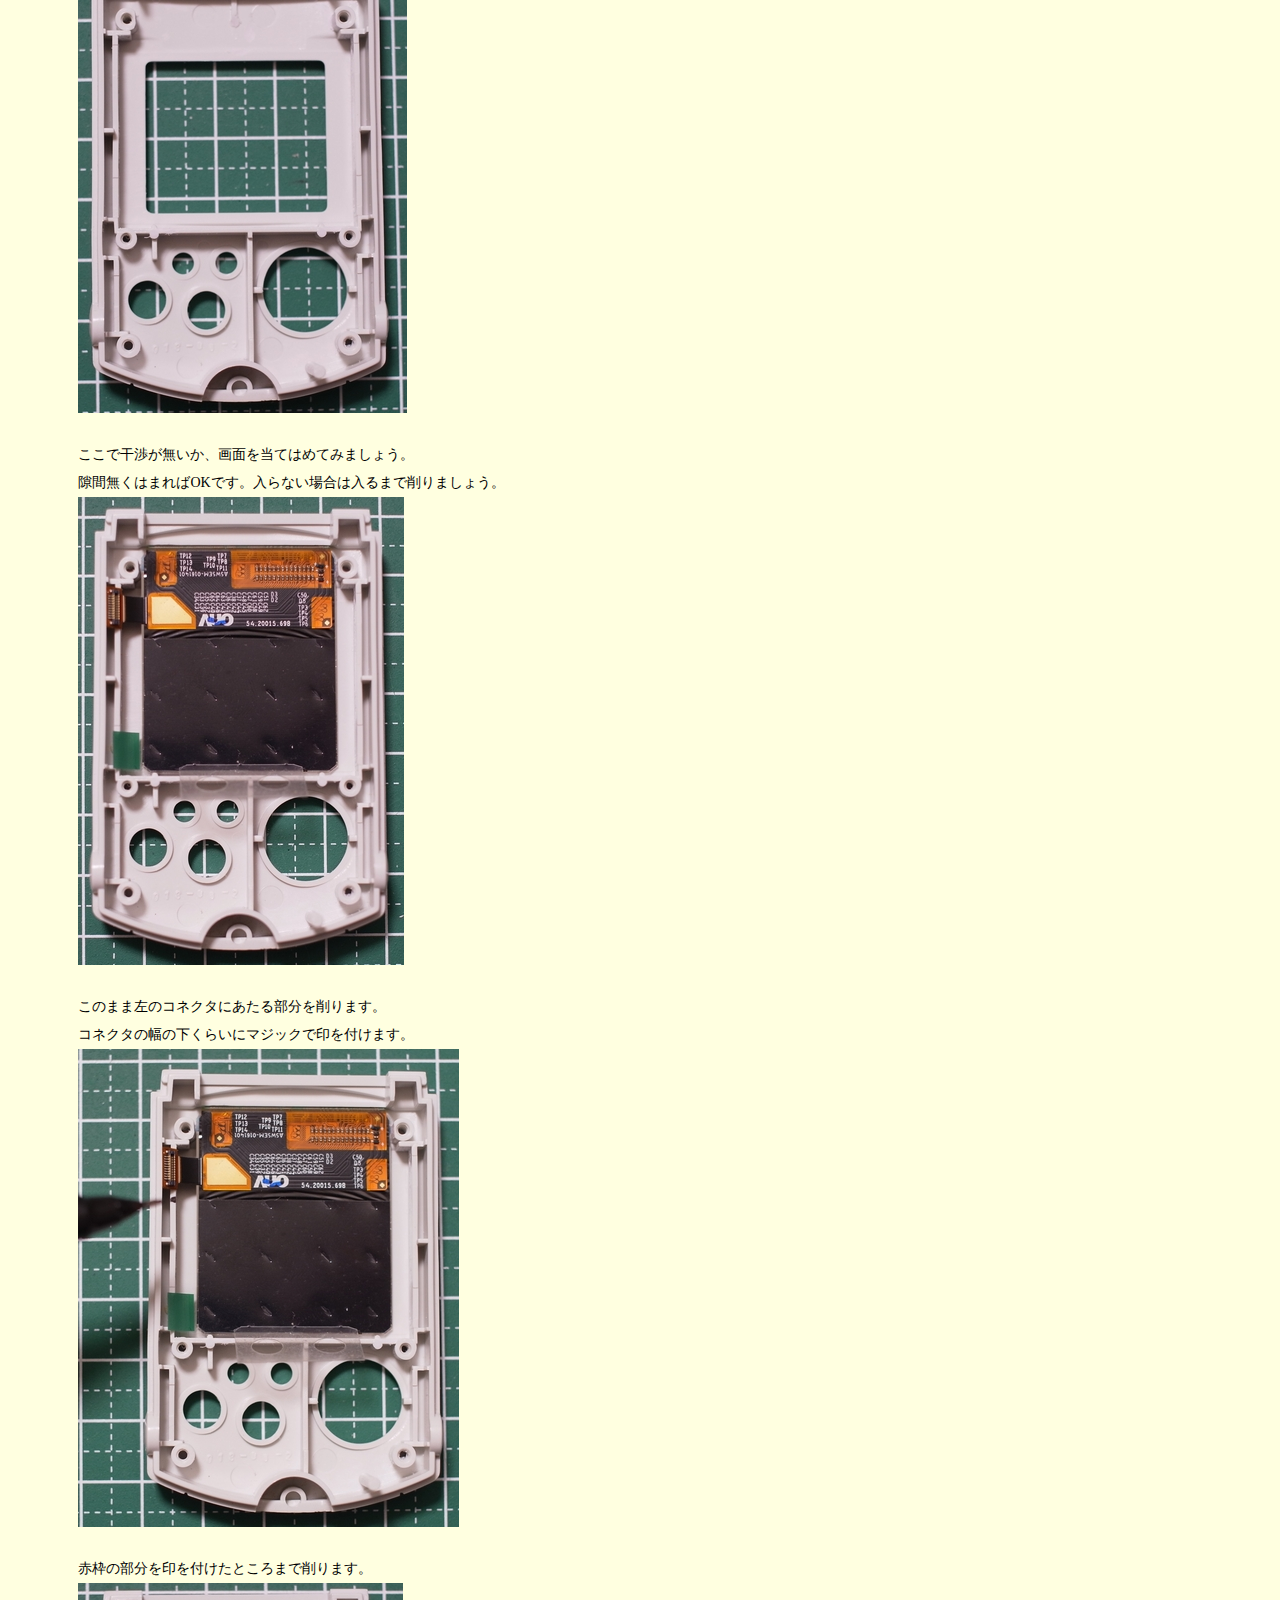
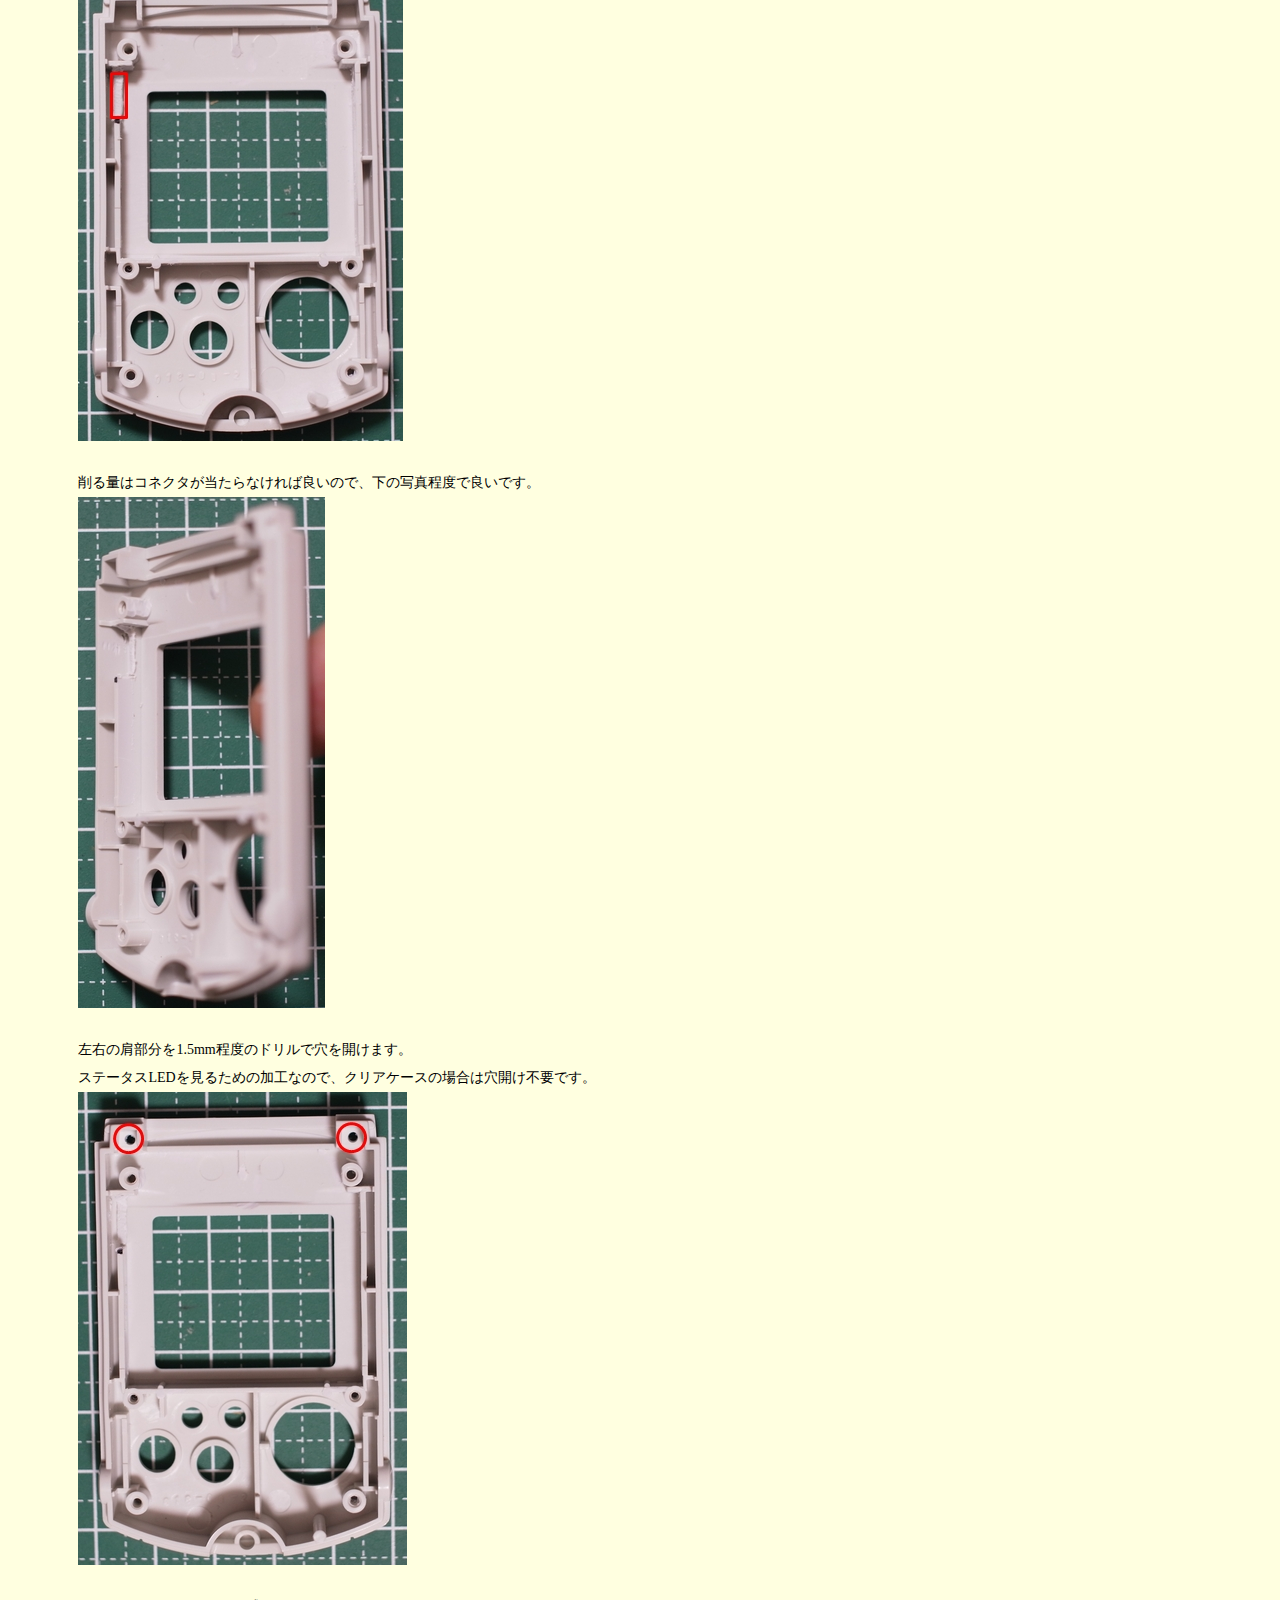
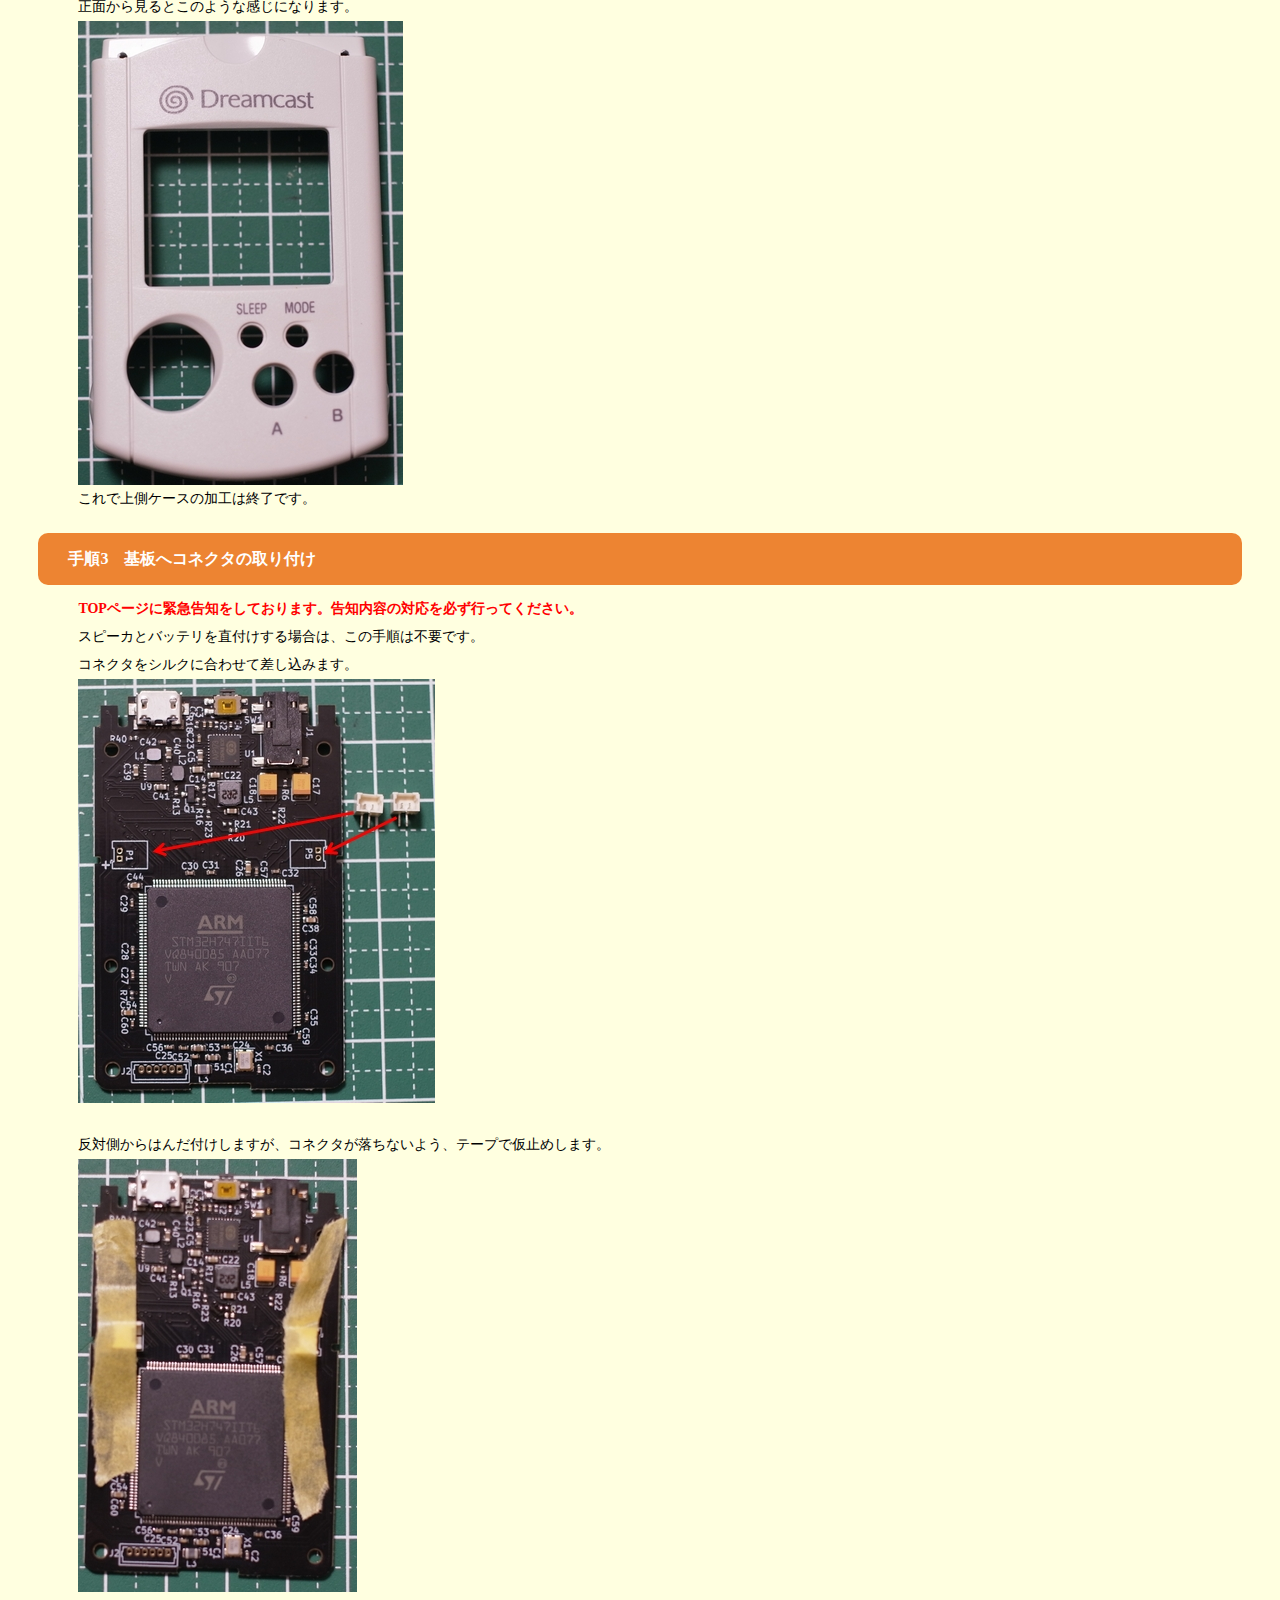
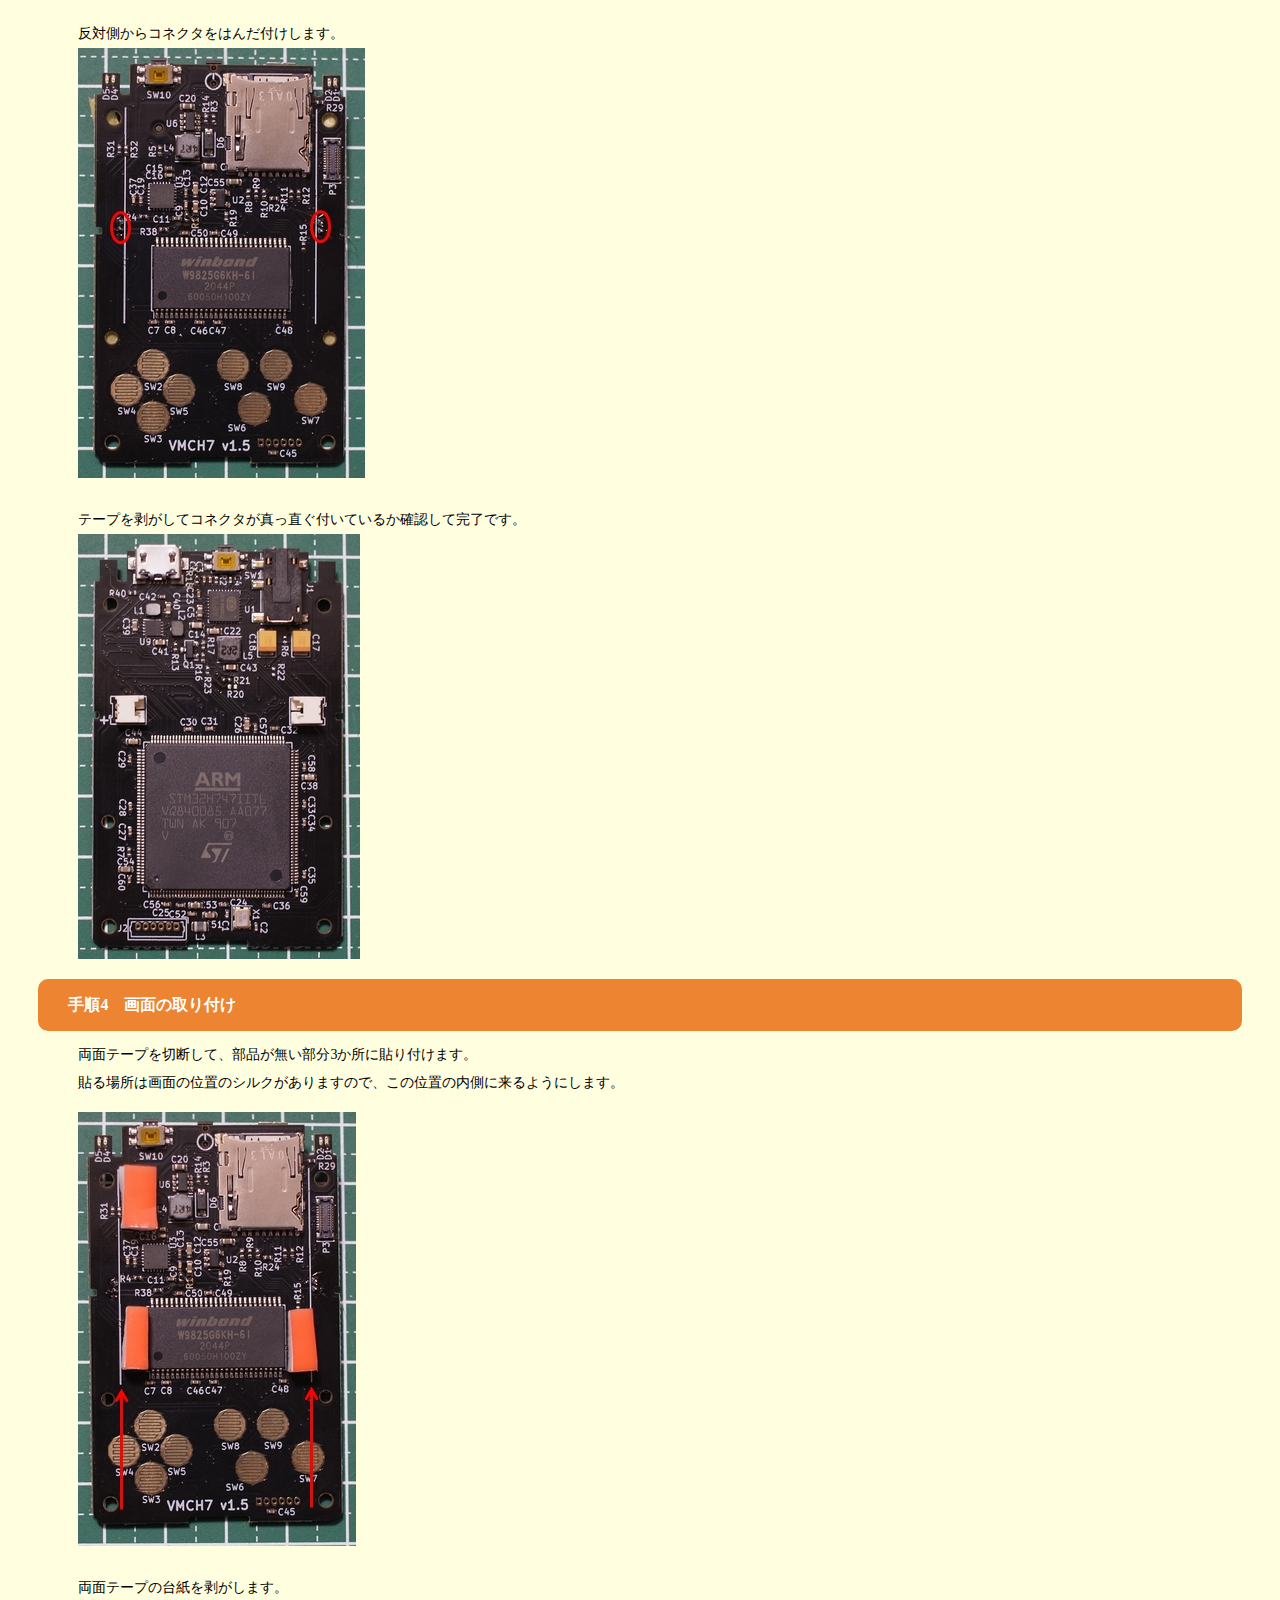
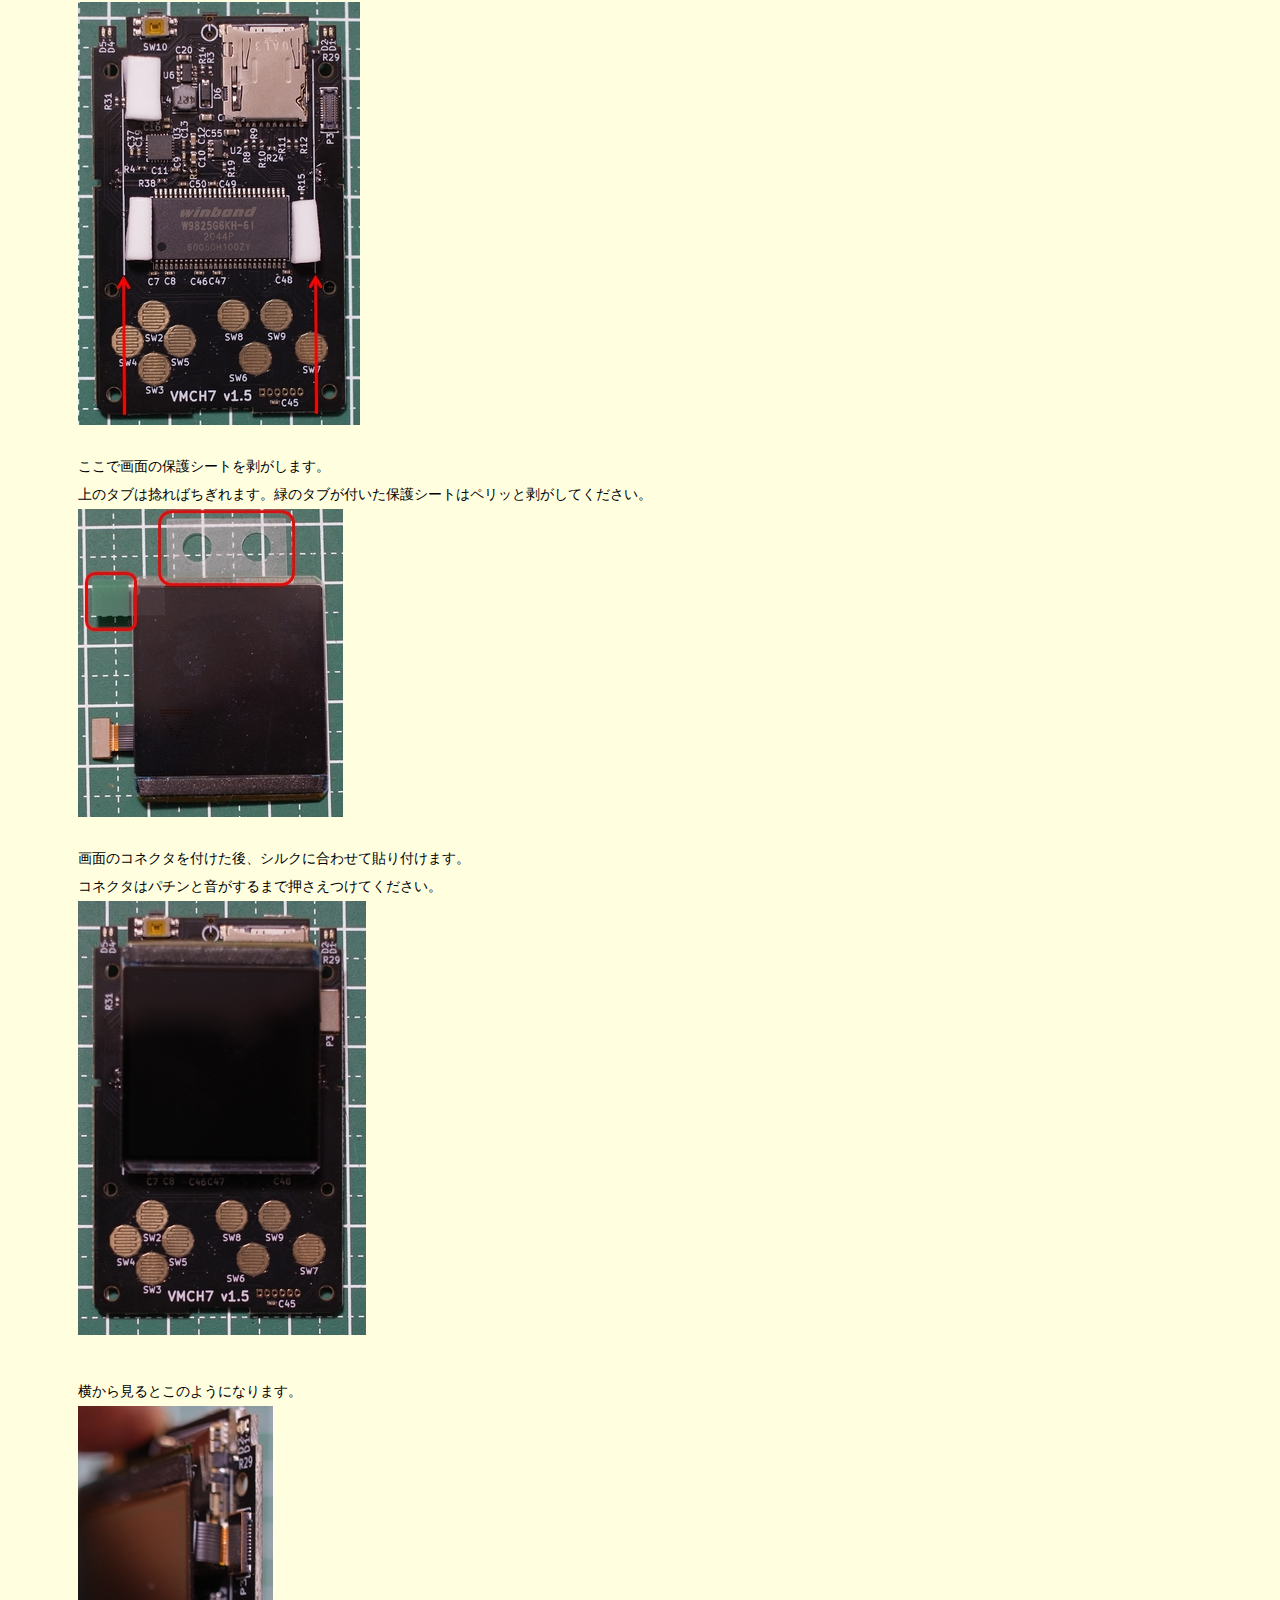
==== commit d225b764: "緊急告知修正" ====
--- a/assembly.html
+++ b/assembly.html
@@ -46,9 +46,8 @@
         <div id="main">
           <section>
             <h3>組立の前に</h3>
-            <p><b><span style="color: red;">TOPページに緊急告知をしております。告知内容の対応を必ず行ってくだ
-                  さい。</span></b><br>
-              組立にあたってケースの加工や、はんだ付けが必要となります。怪我、火災などには十分注意してください。</p>
+            <p><b><span style="color: red;">TOPページに緊急告知をしております。告知内容の対応を必ず行ってください。</span></b><br>
+              組立にあたってケースの加工や、はんだ付けが必要となります。怪我、火災などには十分ご注意ください。</p>
             <h3>内容物の確認</h3>
             <p>まずはキットの内容物を確認しましょう。<br>
               <img src="images/R0010954s.png" alt="内容物"></p>
@@ -160,8 +159,7 @@
               これで上側ケースの加工は終了です。<br>
             </p>
             <h3>手順3　基板へコネクタの取り付け</h3>
-            <p><b><span style="color: red;">TOPページに緊急告知をしております。告知内容の対応を必ず行ってくだ
-                  さい。</span></b><br>
+            <p><b><span style="color: red;">TOPページに緊急告知をしております。告知内容の対応を必ず行ってください。</span></b><br>
               スピーカとバッテリを直付けする場合は、この手順は不要です。<br>
               コネクタをシルクに合わせて差し込みます。<br>
               <img src="images/R0010922s.jpg" alt="コネクタの差し込み"><br>
--- a/css/style.css
+++ b/css/style.css
@@ -207,9 +207,9 @@
 footer {
 	clear: both;
 	font-size: 85%;			/*文字サイズ*/
-	background: #141c12;	/*背景色*/
-	color: #fff;			/*文字色*/
 	text-align: center;		/*文字をセンタリング*/
+	color:#FFFFFF;  /*文字色*/
+	background: #ED8432   /*背景色*/
 }
 footer a {text-decoration: none;}
 footer .pr {display: block;font-size: 80%;}
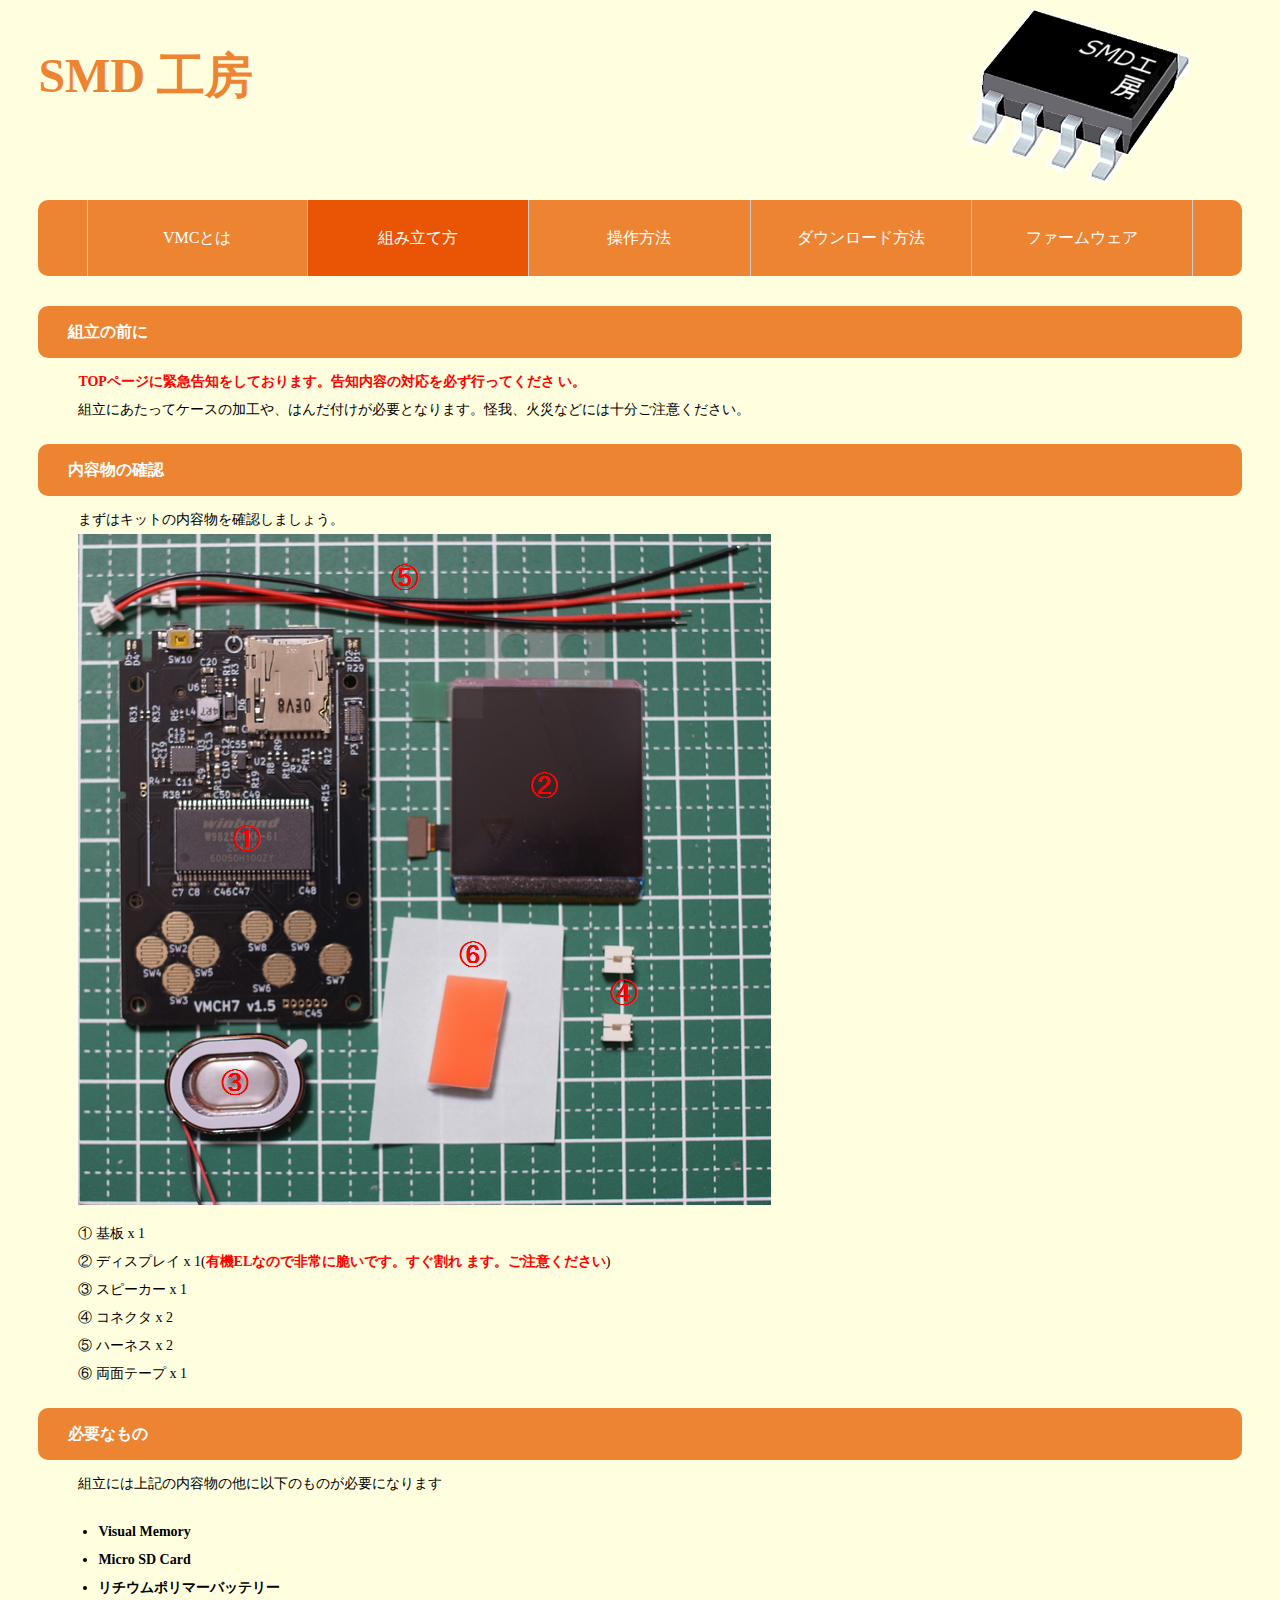
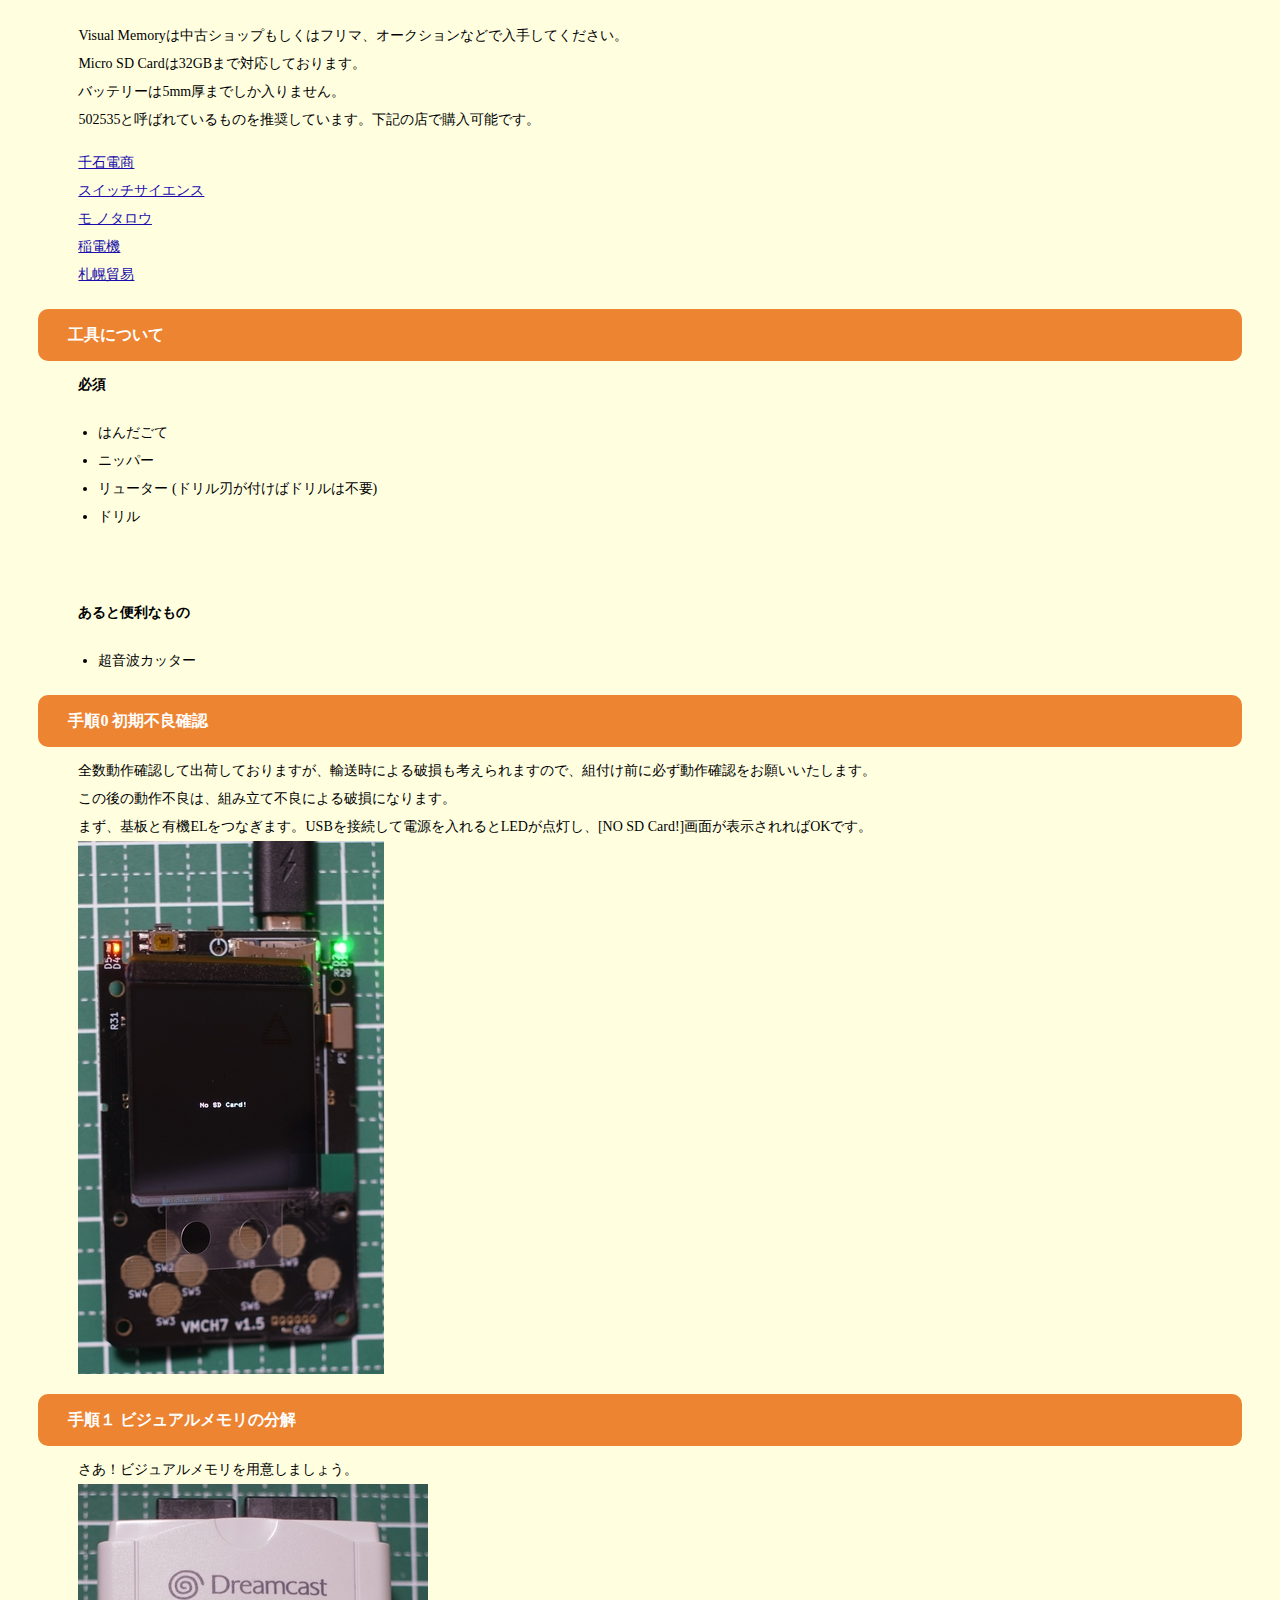
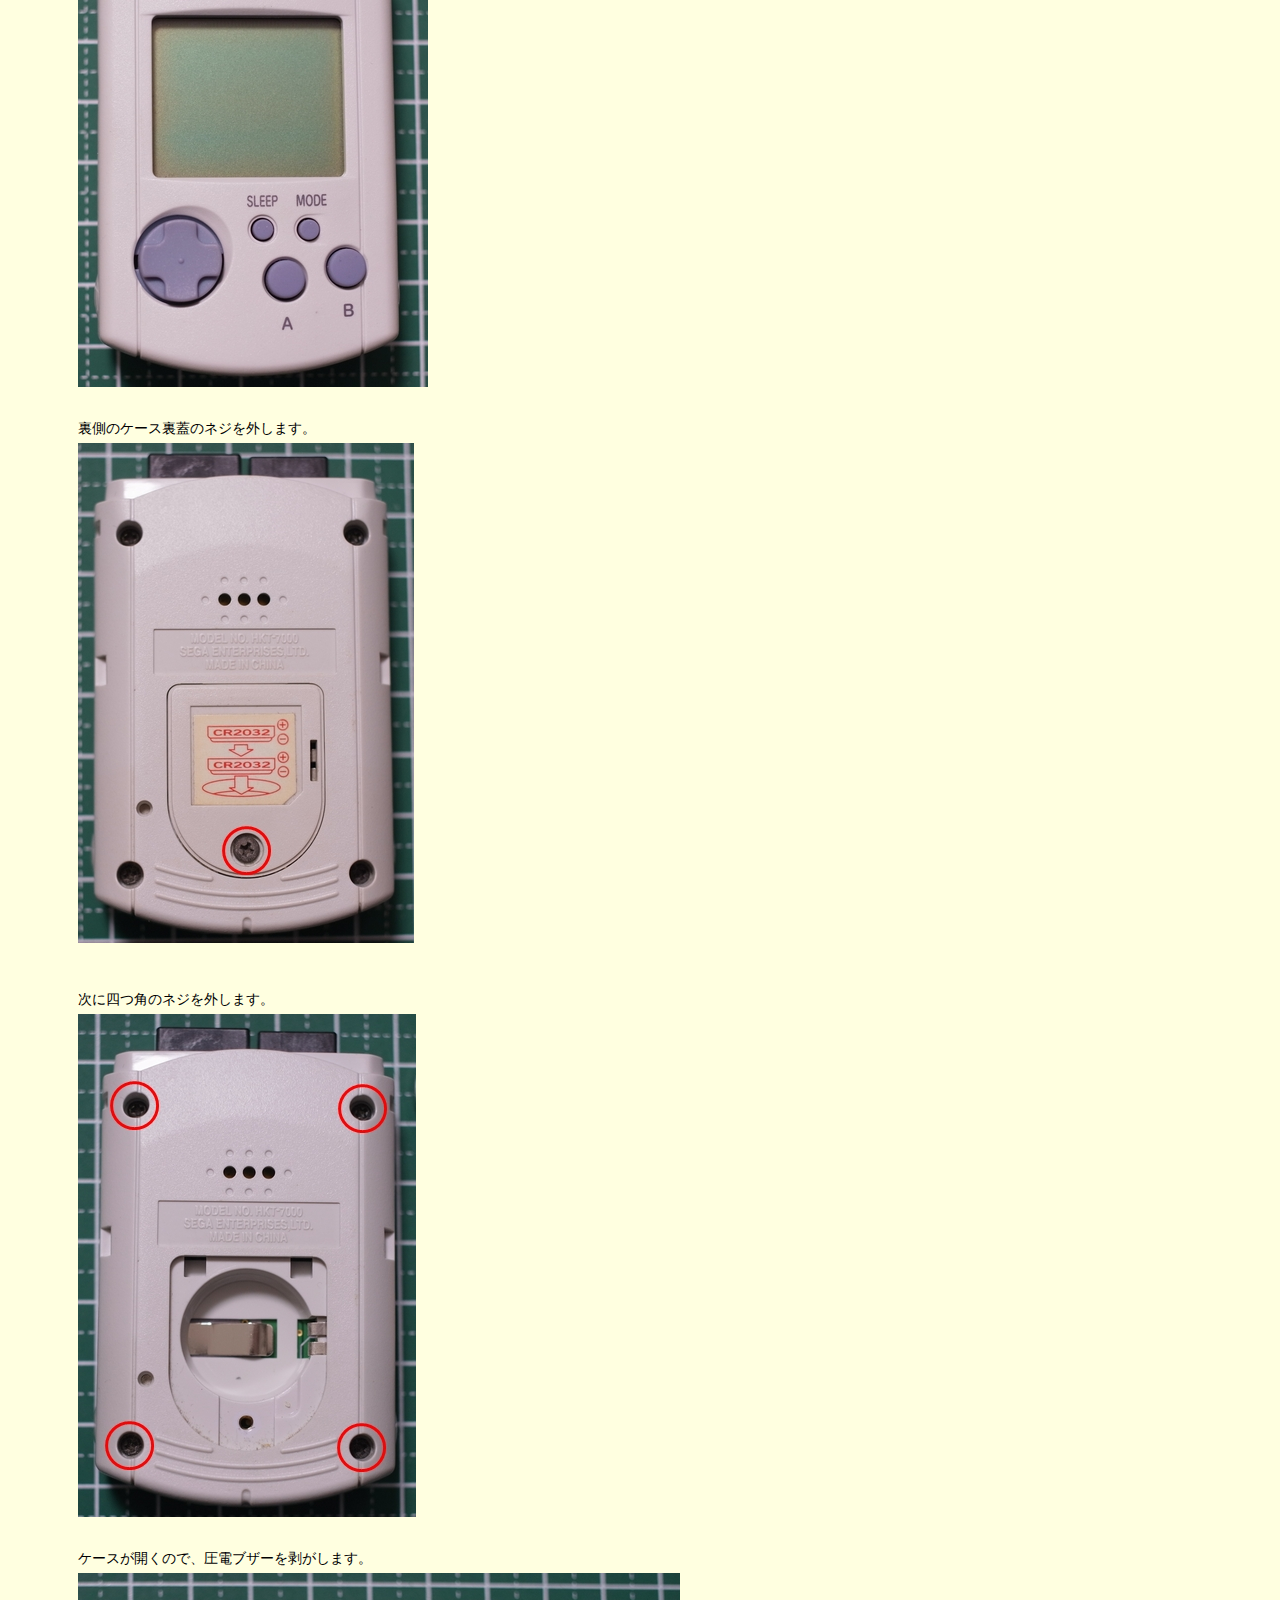
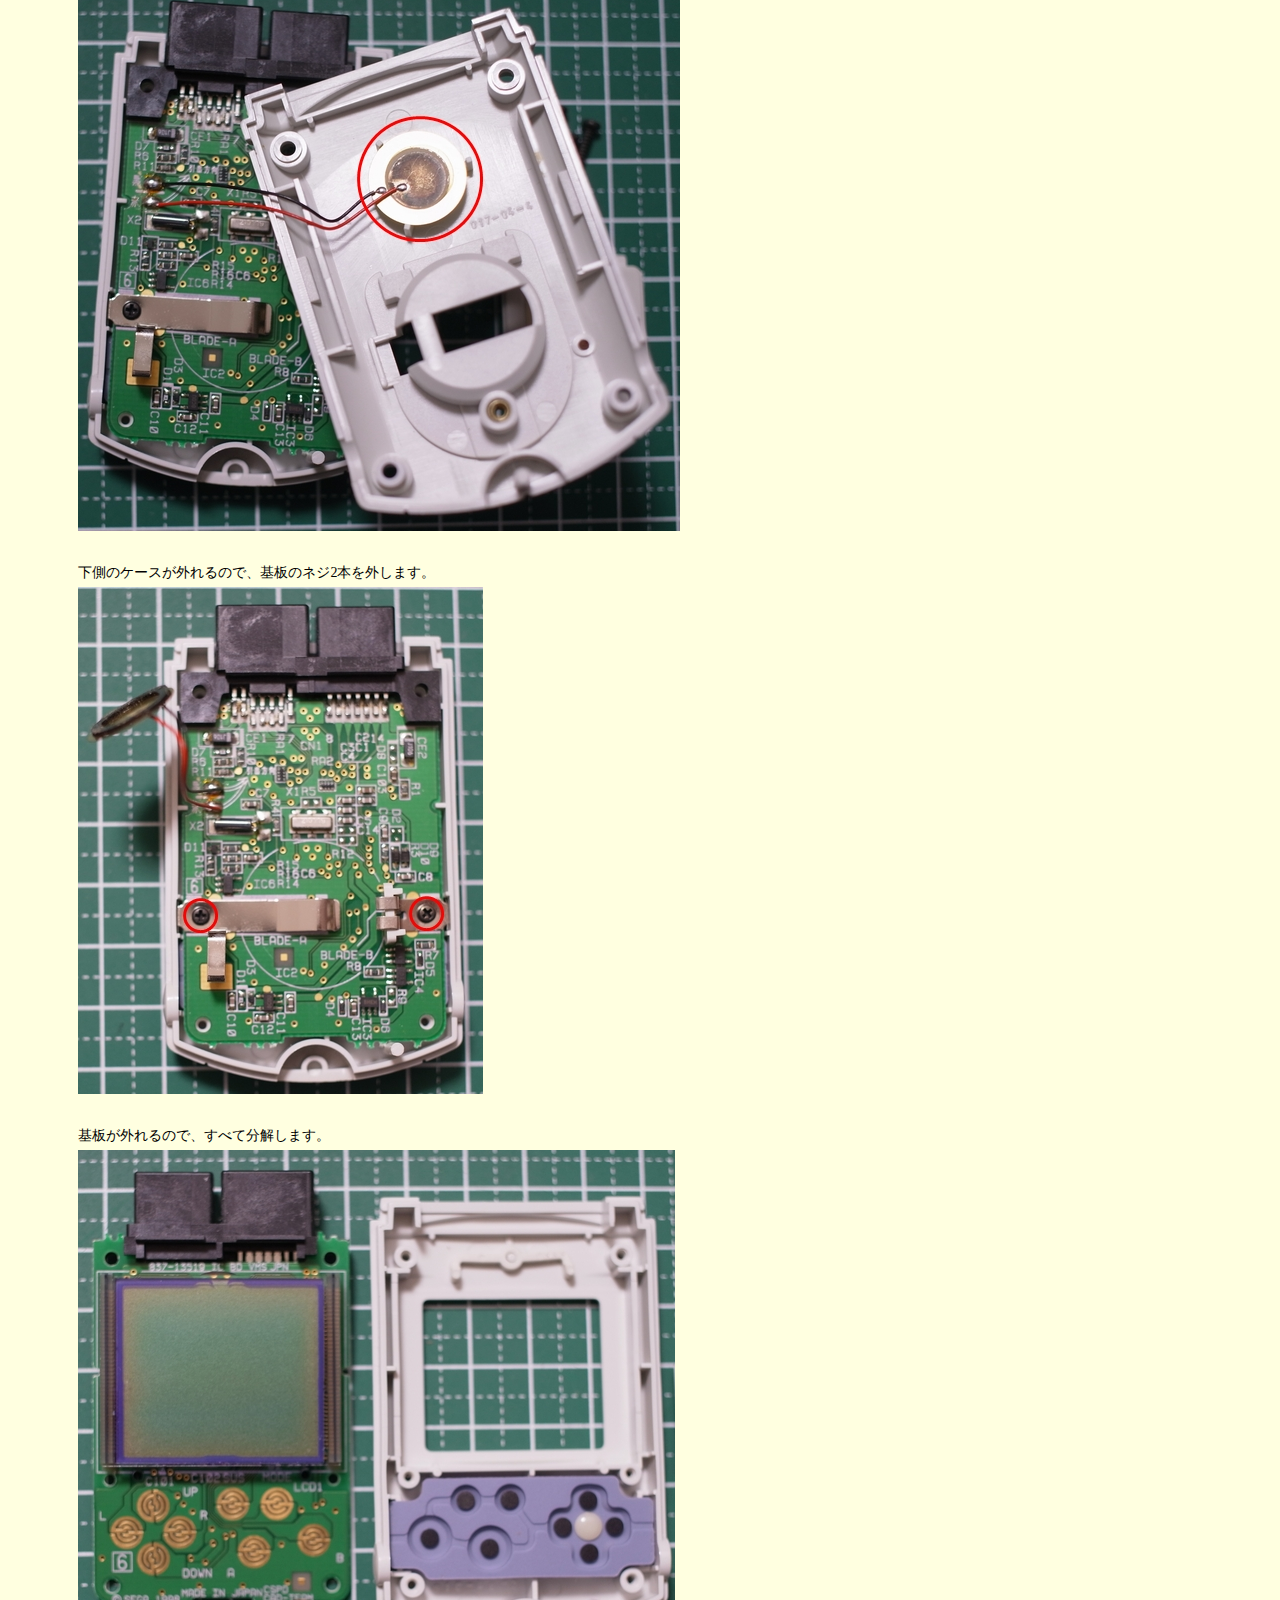
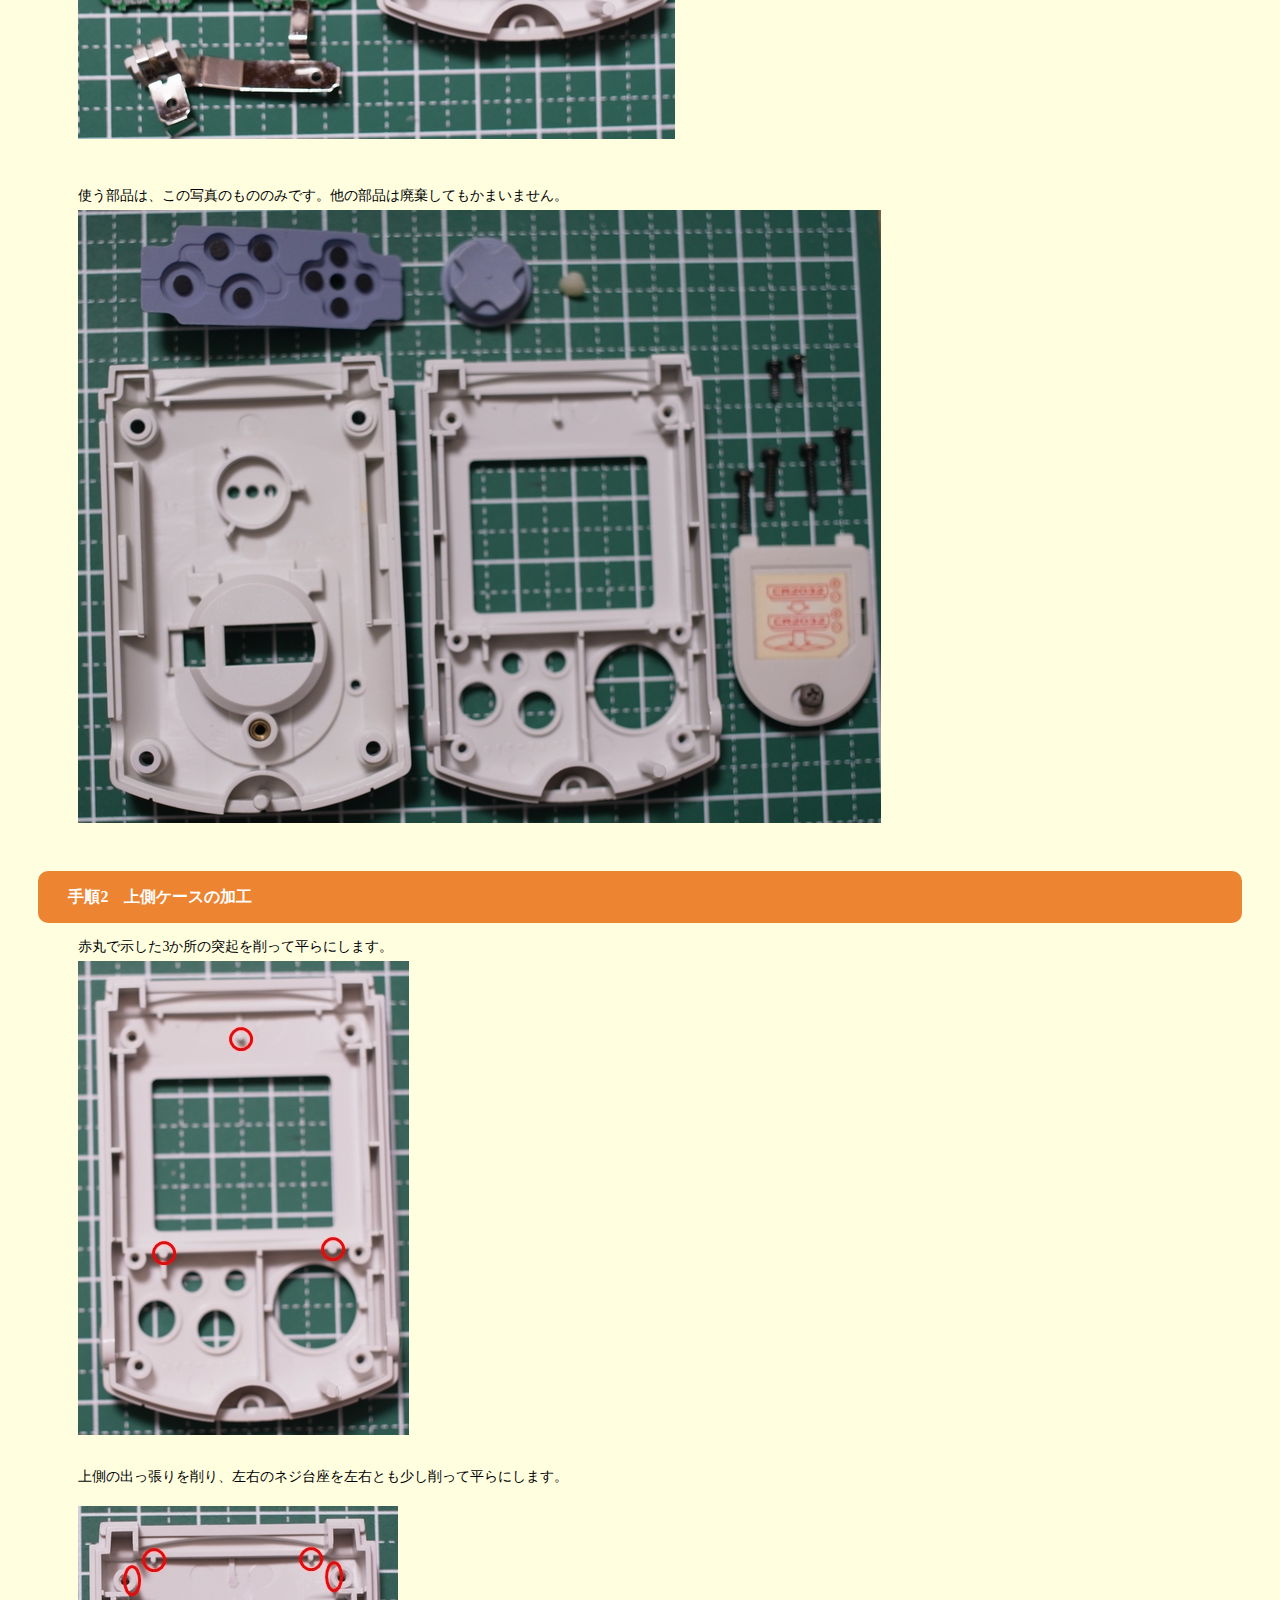
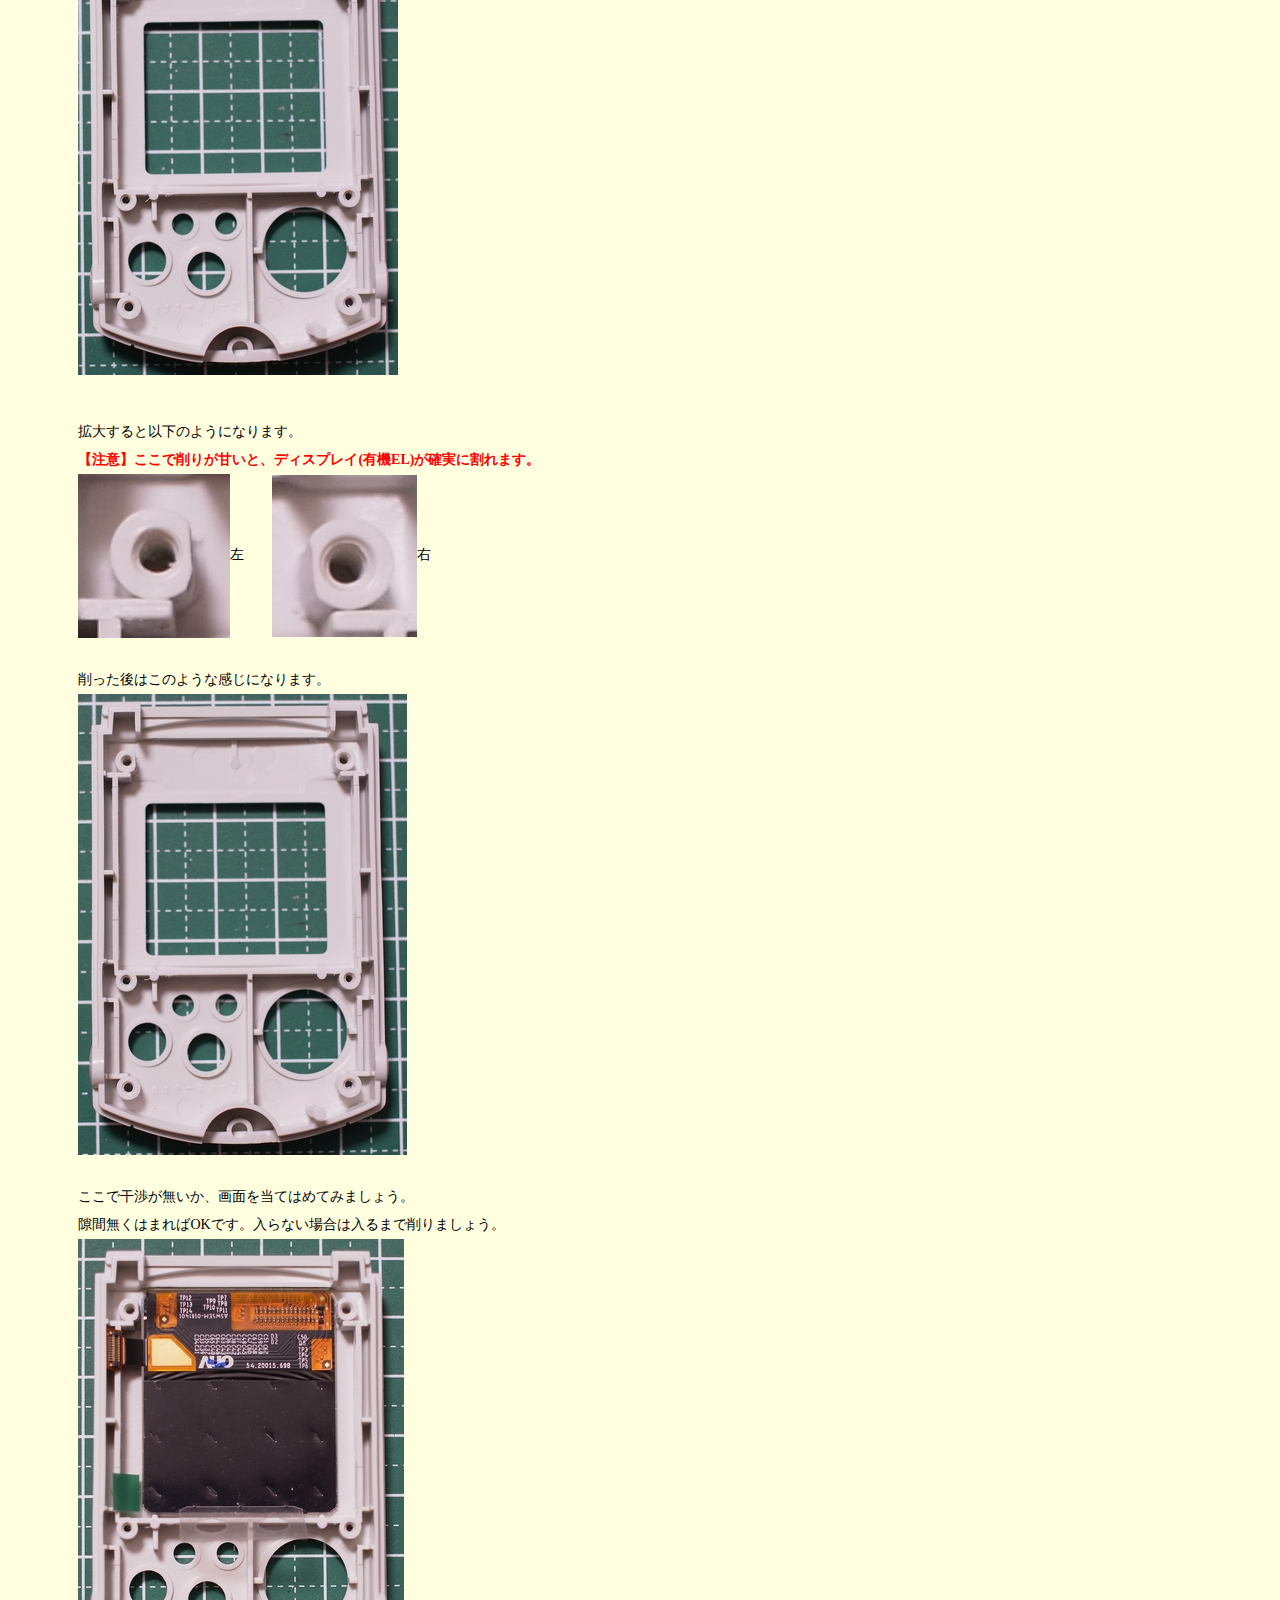
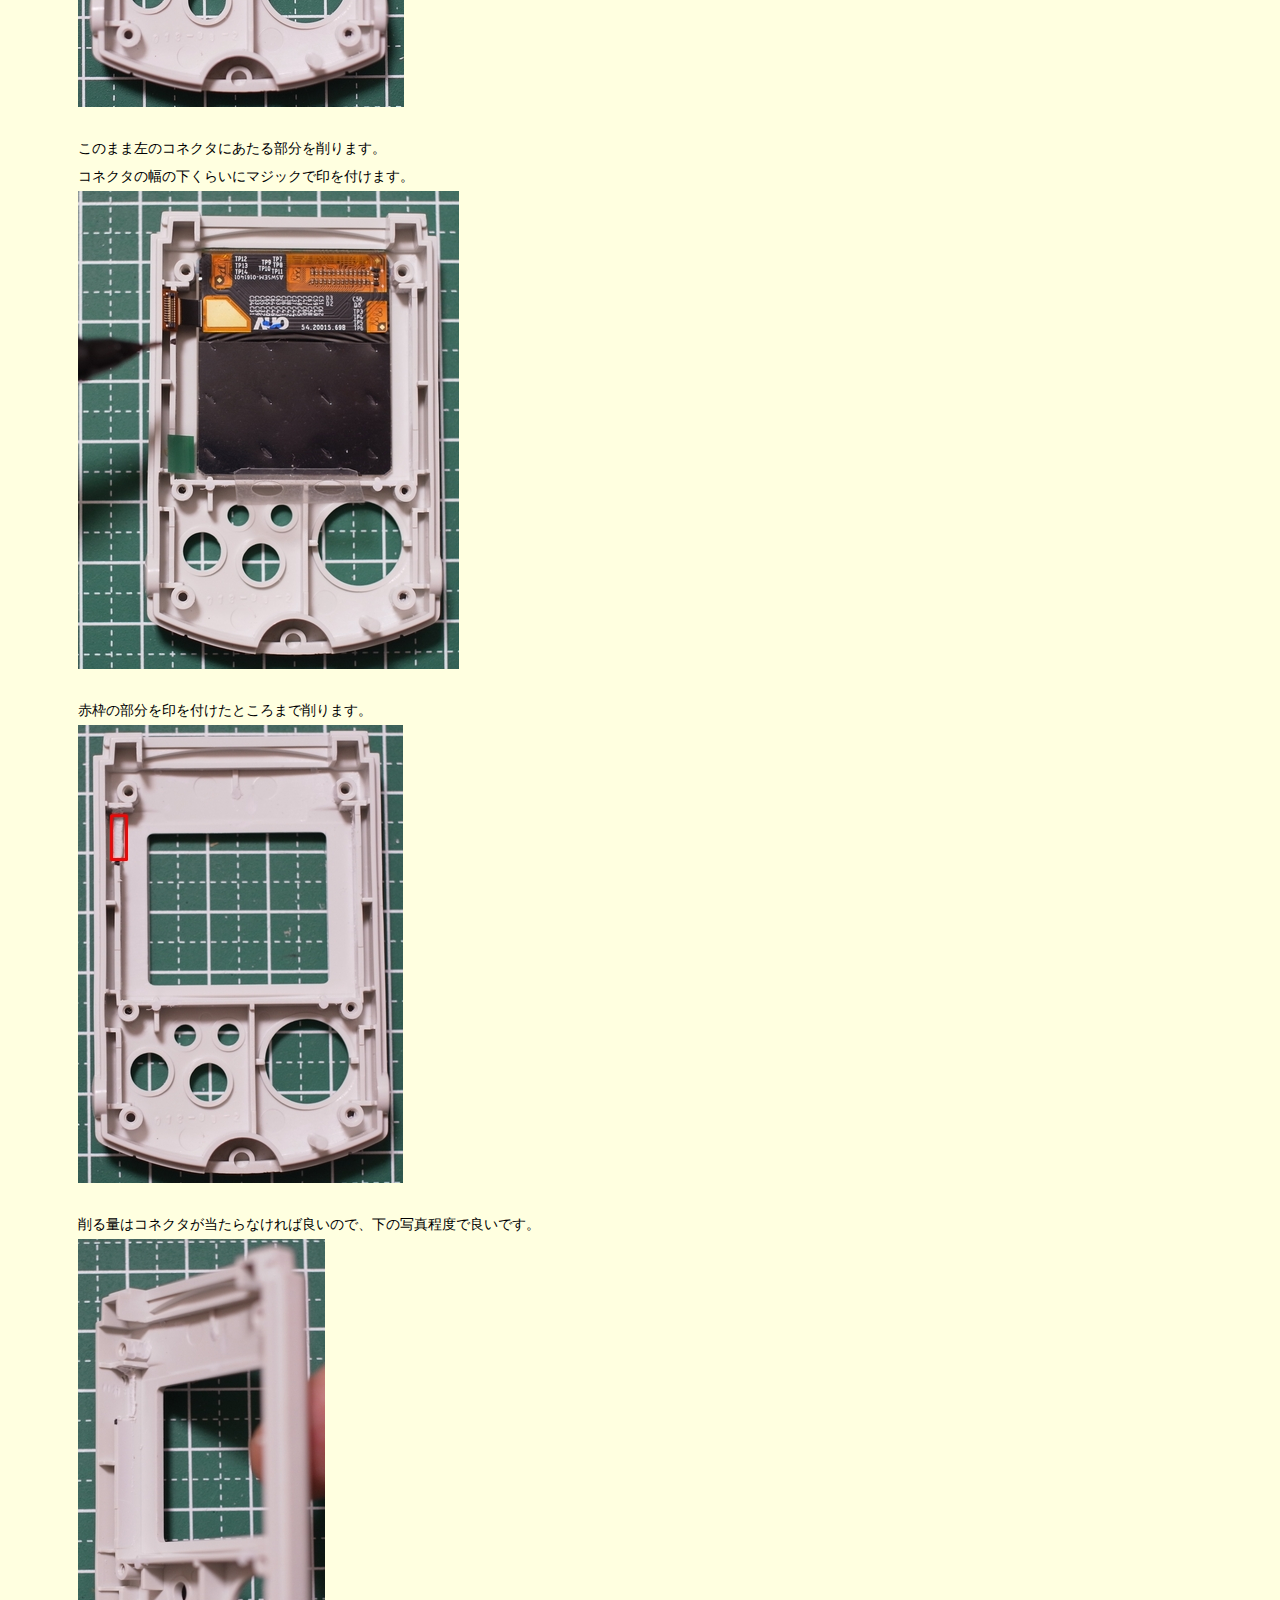
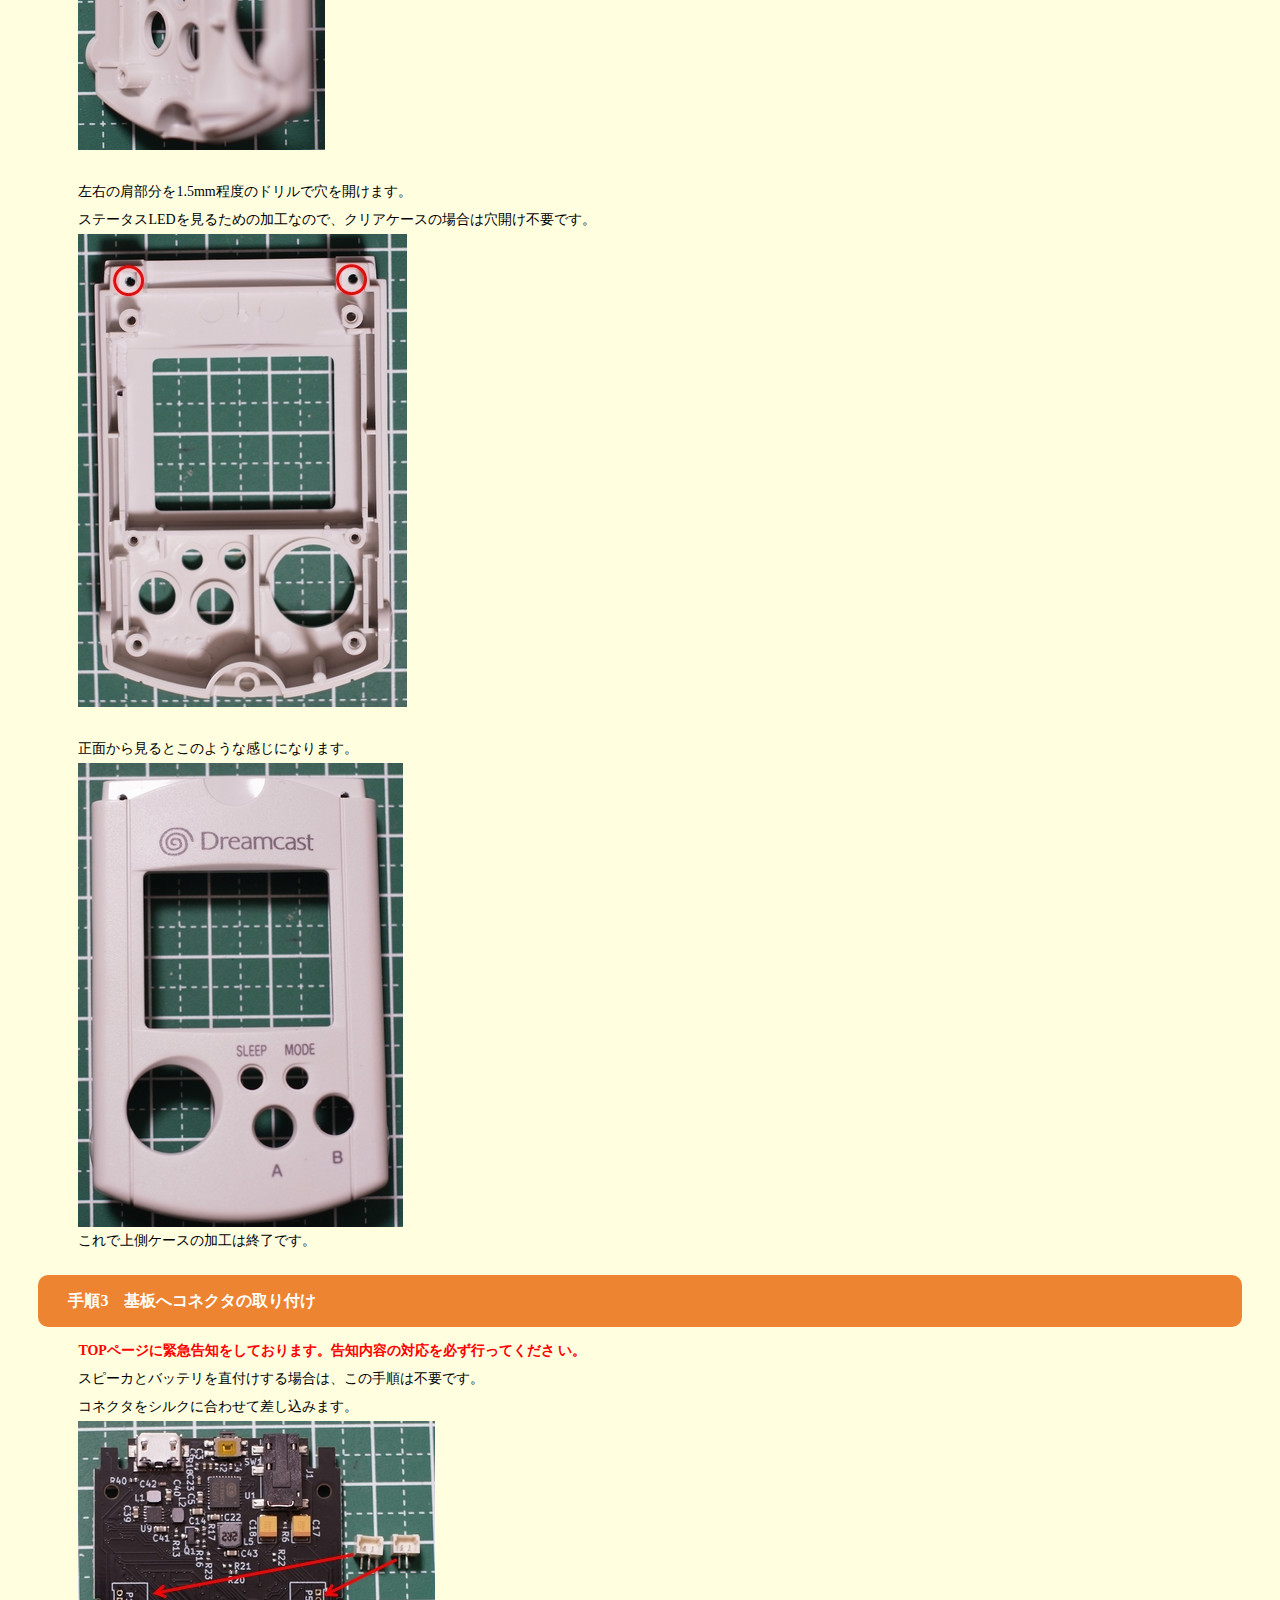
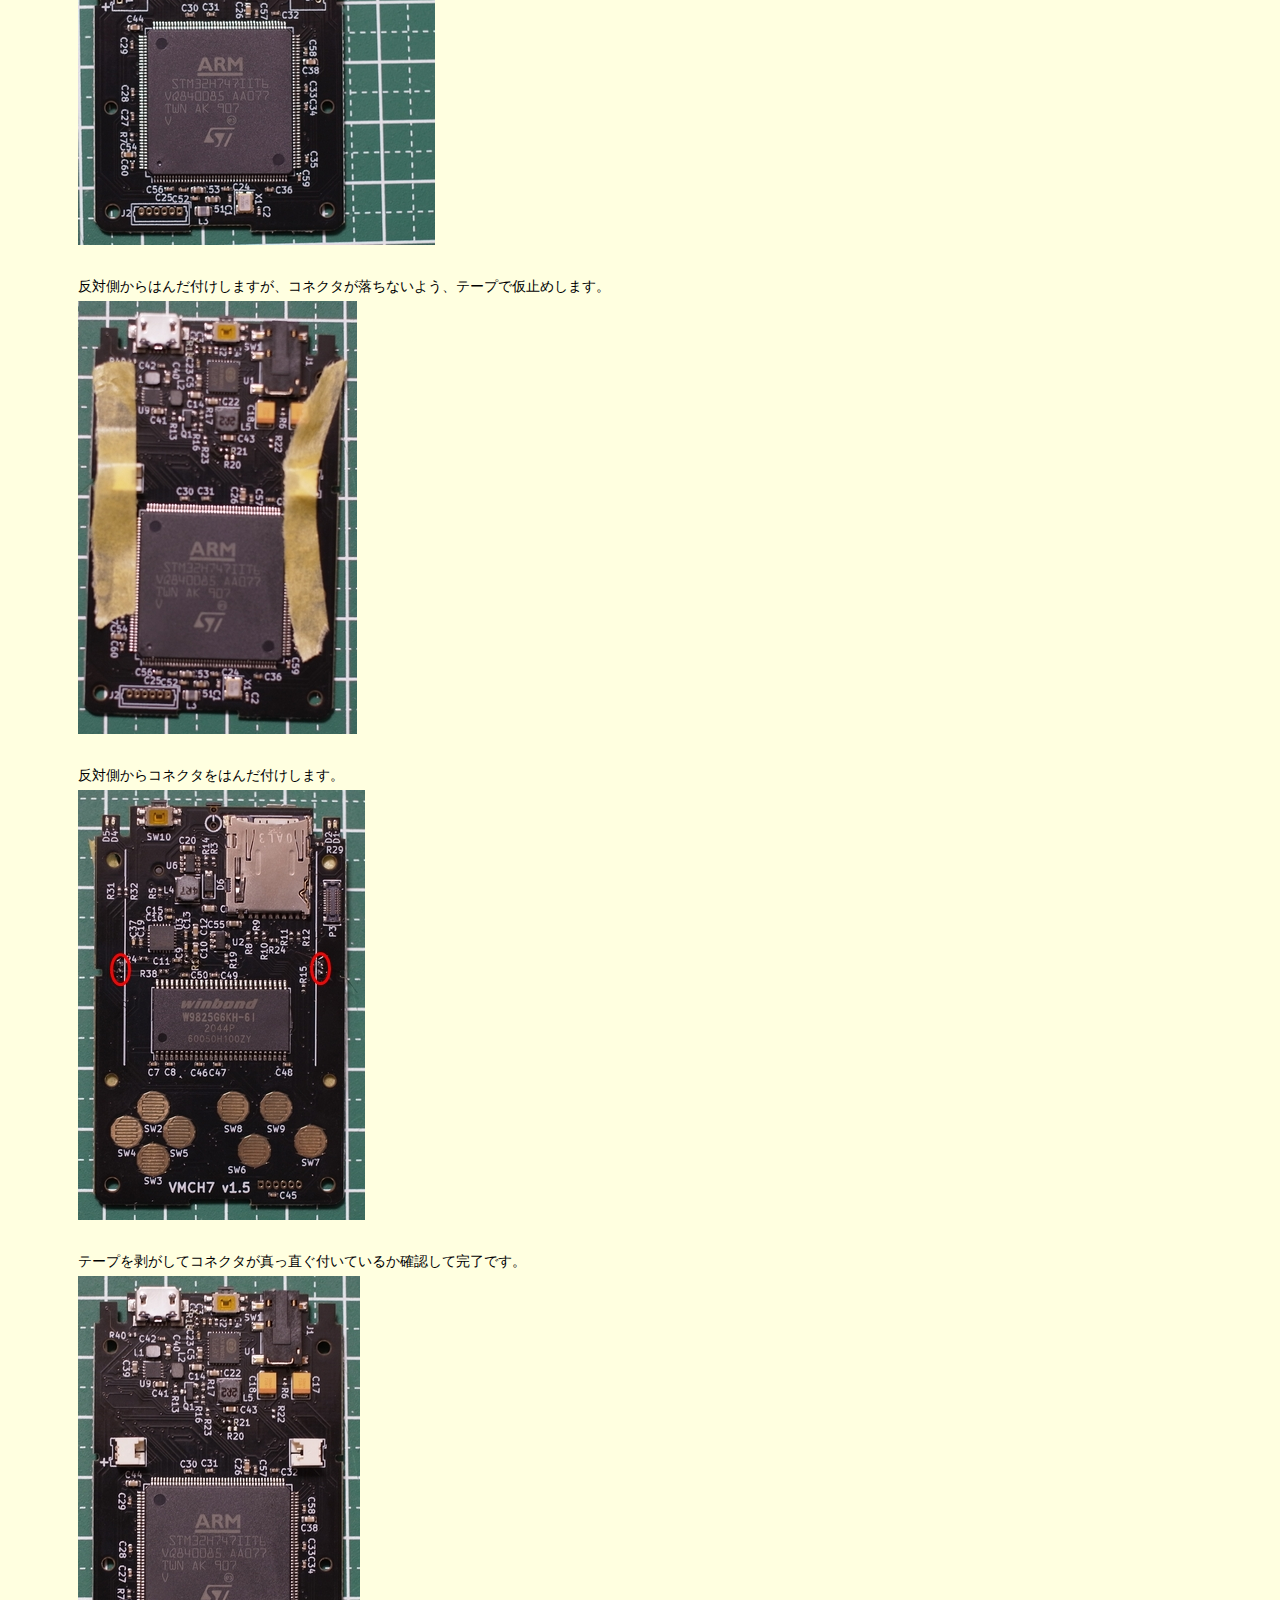
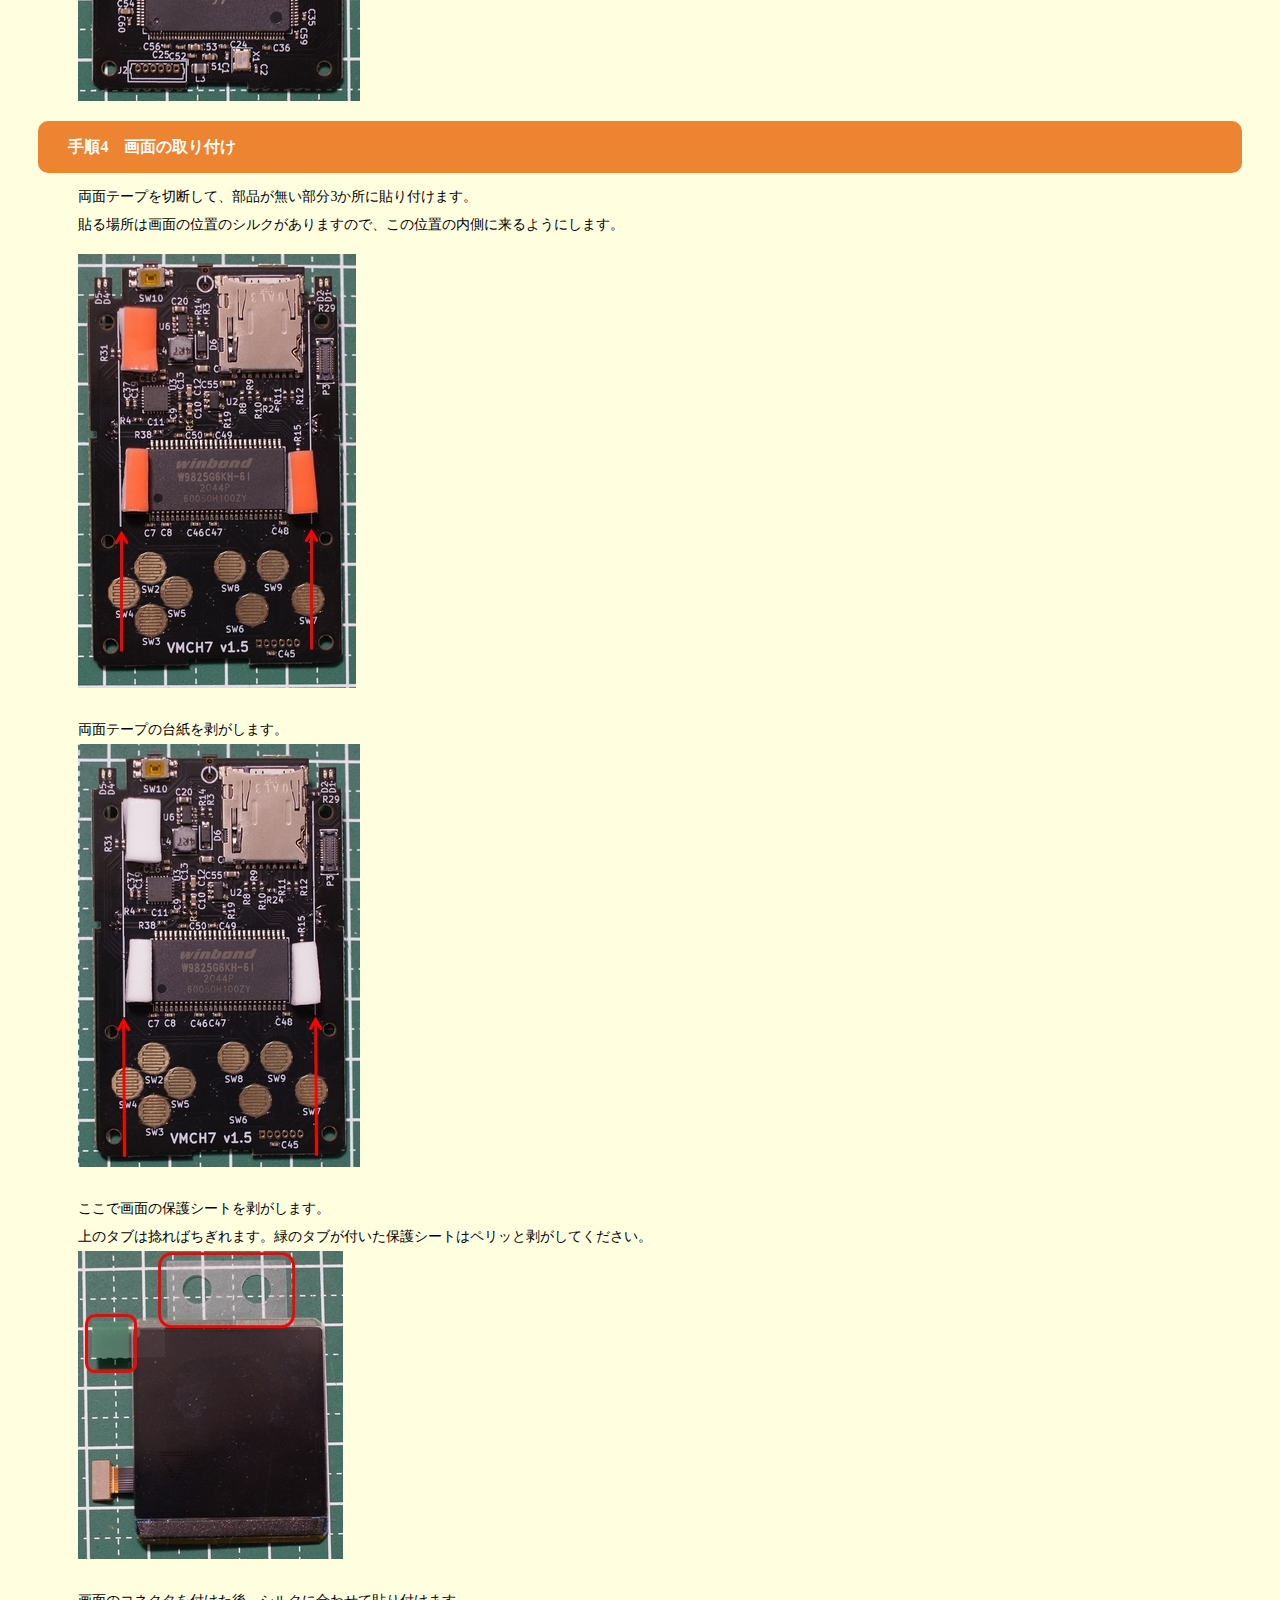
==== commit 8e1e15b5: "初期不良確認追加" ====
--- a/assembly.html
+++ b/assembly.html
@@ -1,319 +1,331 @@
-<!DOCTYPE html>
-<html lang="ja">
-  <head>
-    <meta http-equiv="content-type" content="text/html; charset=UTF-8">
-    <meta http-equiv="X-UA-Compatible" content="IE=edge">
-    <title>SMDkoubou - SMD工房</title>
-    <meta name="viewport" content="width=device-width, initial-scale=1">
-    <meta name="description" content="SMD工房で販売しているキットの取扱説明サイトです。">
-    <meta name="keywords" content="ドリームキャスト,Dreamcast,ビジュアルメモリ,Visual Memory,VM,ゲームギア,game gear,メガドラ,mega drive,nes,ファミコン,自作">
-    <link rel="stylesheet" href="./css/style.css">
-    <link rel="shortcut icon" href="./smd.ico">
-    <script src="./js/openclose.js"></script>
-    <script src="./js/fixmenu_pagetop.js"></script>
-    <!--[if lt IE 9]>
-<script src="https://oss.maxcdn.com/html5shiv/3.7.2/html5shiv.min.js"></script><script src="https://oss.maxcdn.com/respond/1.4.2/respond.min.js"></script><![endif]-->
-  </head>
-  <body>
-    <div id="container">
-      <header>
-        <h1 id="logo"><br>
-        </h1>
-        <h1 style="height: 96px;"><font size="140" color="#ED8432">SMD 工房</font></h1>
-        <aside id="header-img"><img src="./images/rogoK4.png" alt=""></aside>
-      </header>
-      <!--PC用（901px以上端末）メニュー-->
-      <nav id="menubar">
-        <ul>
-          <li><a href="./index.html">VMCとは</a></li>
-          <li class="current"><a href="./assembly.html">組み立て方</a></li>
-          <li><a href="./howto.html">操作方法</a></li>
-          <li><a href="./download.html">ダウンロード方法</a></li>
-          <li><a href="./firmware.html">ファームウェア</a></li>
-        </ul>
-      </nav>
-      <!--小さな端末用（900px以下端末）メニュー-->
-      <nav id="menubar-s">
-        <ul>
-          <li><a href="./index.html">VMCとは</a></li>
-          <li><a href="./assembly.html">組み立て方</a></li>
-          <li><a href="./howto.html">操作方法</a></li>
-          <li><a href="./download.html">ダウンロード方法</a></li>
-          <li><a href="./firmware.html">ファームウェア</a></li>
-        </ul>
-      </nav>
-      <div id="contents">
-        <div id="main">
-          <section>
-            <h3>組立の前に</h3>
-            <p><b><span style="color: red;">TOPページに緊急告知をしております。告知内容の対応を必ず行ってください。</span></b><br>
-              組立にあたってケースの加工や、はんだ付けが必要となります。怪我、火災などには十分ご注意ください。</p>
-            <h3>内容物の確認</h3>
-            <p>まずはキットの内容物を確認しましょう。<br>
-              <img src="images/R0010954s.png" alt="内容物"></p>
-            <p>① 基板 x 1<br>
-              ② ディスプレイ x 1<br>
-              ③ スピーカー x 1<br>
-              ④ コネクタ x 2<br>
-              ⑤ ハーネス x 2<br>
-              ⑥ 両面テープ x 1<br>
-            </p>
-            <h3>必要なもの</h3>
-            <p>組立には上記の内容物の他に以下のものが必要になります<br>
-            </p>
-            <ul class="disc">
-              <li><b>Visual Memory</b></li>
-              <li><b>Micro SD Card </b></li>
-              <li><b>リチウムポリマーバッテリー</b></li>
-            </ul>
-            <p> Visual Memoryは中古ショップもしくはフリマ、オークションなどで入手してください。<br>
-              Micro SD Cardは32GBまで対応しております。<br>
-              バッテリーは5mm厚までしか入りません。<br>
-              502535と呼ばれているものを推奨しています。下記の店で購入可能です。</p>
-            <p><a href="https://www.sengoku.co.jp/mod/sgk_cart/detail.php?code=EEHD-4YZL"
-
-                target="_blank" rel="noopener">千石電商</a><br>
-              <a href="https://www.switch-science.com/catalog/3118/" target="_blank"
-
-                rel="noopener">スイッチサイエンス</a><br>
-              <a href="https://www.monotaro.com/p/6069/0026/" target="_blank" rel="noopener">モ
-                ノタロウ</a><br>
-              <a href="http://www.inedenki.co.jp/category/lithium/Lipobattery/NX-452730/DTP-502535.html"
-
-                target="_blank" rel="noopener">稲電機</a><br>
-              <a href="https://item.rakuten.co.jp/sapporo-boueki/kei-746/" target="_blank"
-
-                rel="noopener">札幌貿易</a> </p>
-            <h3>工具について</h3>
-            <p><b>必須</b> </p>
-            <ul class="disc">
-              <li>はんだごて</li>
-              <li>ニッパー</li>
-              <li>リューター (ドリル刃が付けばドリルは不要)</li>
-              <li>ドリル</li>
-            </ul>
-            <p></p>
-            <br>
-            <p><b>あると便利なもの</b></p>
-            <ul class="disc">
-              <li>超音波カッター</li>
-            </ul>
-            <h3>手順１ ビジュアルメモリの分解</h3>
-            <p>まずはビジュアルメモリを用意しましょう。<br>
-              <img src="images/R0010855s.jpg" alt="VisualMemory"><br>
-              <br>
-              裏側のケース裏蓋のネジを外します。<br>
-              <img src="images/R0010856s.jpg" alt="ケース裏蓋を外す"></p>
-            <p>&nbsp;<br>
-              次に四つ角のネジを外します。<br>
-              <img src="images/R0010858s.jpg" alt="裏カバーを外す"> <br>
-              <br>
-              ケースが開くので、圧電ブザーを剥がします。<br>
-              <img src="images/R0010861s.jpg" alt="ブザー取り外し"> <br>
-              <br>
-              下側のケースが外れるので、基板のネジ2本を外します。<br>
-              <img src="images/R0010863s.jpg" alt="基板ネジ外し"><br>
-              <br>
-              基板が外れるので、すべて分解します。<br>
-              <img src="images/R0010865s.jpg" alt="基板外し"></p>
-            <p>&nbsp;<br>
-              使う部品は、この写真のもののみです。他の部品は廃棄してもかまいません。<br>
-              <img src="images/R0010872s.jpg" alt="使う部品一覧"><br>
-            </p>
-            <br>
-            <h3>手順2　上側ケースの加工</h3>
-            <p>赤丸で示した3か所の突起を削って平らにします。<br>
-              <img src="images/R0010873s.jpg" alt="3か所削る"><br>
-              <br>
-              上側の出っ張りを削り、左右のネジ台座を左右とも少し削って平らにします。<br>
-              <img src="images/R0010879s.jpg" alt="上側削り"></p>
-            <p><br>
-              拡大すると以下のようになります。<br>
-              <img src="images/R0010881L.jpg" alt="ネジ台座左">左　　<img src="images/R0010881R.jpg"
-
-                alt="ネジ台座右">右<br>
-              <br>
-              削った後はこのような感じになります。<br>
-              <img src="images/R0010881s.jpg" alt="削り後"><br>
-              <br>
-              ここで干渉が無いか、画面を当てはめてみましょう。<br>
-              隙間無くはまればOKです。入らない場合は入るまで削りましょう。<br>
-              <img src="images/R0010882s.jpg" alt="画面をはめてみる"><br>
-              <br>
-              このまま左のコネクタにあたる部分を削ります。<br>
-              コネクタの幅の下くらいにマジックで印を付けます。<br>
-              <img src="images/R0010883s.jpg" alt="コネクタ加工用の印を付ける"><br>
-              <br>
-              赤枠の部分を印を付けたところまで削ります。<br>
-              <img src="images/R0010885s.jpg" alt="コネクタよけの削り"><br>
-              <br>
-              削る量はコネクタが当たらなければ良いので、下の写真程度で良いです。<br>
-              <img src="images/R0010887s.jpg" alt="斜めから"><br>
-              <br>
-              左右の肩部分を1.5mm程度のドリルで穴を開けます。<br>
-              ステータスLEDを見るための加工なので、クリアケースの場合は穴開け不要です。<br>
-              <img src="images/R0010889s.jpg" alt="ドリルで穴あけ"><br>
-              <br>
-              正面から見るとこのような感じになります。<br>
-              <img src="images/R0010890s.jpg" alt="上側ケース正面"><br>
-              これで上側ケースの加工は終了です。<br>
-            </p>
-            <h3>手順3　基板へコネクタの取り付け</h3>
-            <p><b><span style="color: red;">TOPページに緊急告知をしております。告知内容の対応を必ず行ってください。</span></b><br>
-              スピーカとバッテリを直付けする場合は、この手順は不要です。<br>
-              コネクタをシルクに合わせて差し込みます。<br>
-              <img src="images/R0010922s.jpg" alt="コネクタの差し込み"><br>
-              <br>
-              反対側からはんだ付けしますが、コネクタが落ちないよう、テープで仮止めします。<br>
-              <img src="images/R0010898s.jpg" alt="テープで仮止め"><br>
-              <br>
-              反対側からコネクタをはんだ付けします。<br>
-              <img src="images/R0010899s.jpg" alt="コネクタのはんだ付け"><br>
-              <br>
-              テープを剥がしてコネクタが真っ直ぐ付いているか確認して完了です。<br>
-              <img src="images/R0010900s.jpg" alt="コネクタ取付完了"><br>
-            </p>
-            <h3>手順4　画面の取り付け</h3>
-            <p>両面テープを切断して、部品が無い部分3か所に貼り付けます。<br>
-              貼る場所は画面の位置のシルクがありますので、この位置の内側に来るようにします。</p>
-            <p> <img src="images/R0010901s.jpg" alt="両面テープ貼り付け"><br>
-              <br>
-              両面テープの台紙を剥がします。<br>
-              <img src="images/R0010902s.jpg" alt="両面テープの台紙を剥がす"><br>
-              <br>
-              ここで画面の保護シートを剥がします。<br>
-              上のタブは捻ればちぎれます。緑のタブが付いた保護シートはペリッと剥がしてください。<br>
-              <img src="images/R0010891s.jpg" alt="保護シート剥がし"><br>
-              <br>
-              画面のコネクタを付けた後、シルクに合わせて貼り付けます。<br>
-              コネクタはパチンと音がするまで押さえつけてください。<br>
-              <img src="images/R0010903s.jpg" alt="画面取付"></p>
-            <p><br>
-              横から見るとこのようになります。<br>
-              <img src="images/R0010955s.jpg" alt="横から見た図"><br>
-              <br>
-              ケースに基板を取り付ける前に、まずは方向キーを入れておきます。<br>
-              <img src="images/R0010893s.jpg" alt="方向キー挿入"><br>
-              <br>
-              その上からラバーボタンと方向キー支柱を入れます。<br>
-              <img src="images/R0010894s.jpg" alt="ラバーボタン挿入"><br>
-              <br>
-              その上から画面を下にして、基板をはめ込み、2か所ねじ止めをします。<br>
-              <b><span style="color: red;">注意！有機ELは脆いので無理な力を入れないでください。入らない場合はど
-                  こか 干渉 してます。</span></b><br>
-              <img src="images/R0010904s.jpg" alt="上側ケースに基板を入れる"><br>
-              <br>
-              USBを接続して電源を入れるとLEDが点灯し、画面が表示されればOKです。<br>
-              <img src="images/R0010905s.jpg" alt="電源を入れて動作確認"><br>
-            </p>
-          </section>
-          <section>
-            <h3>手順5　下側ケースの加工</h3>
-            <p>まずは下図の赤線を参考に、電池ボックスの出っ張り部分を切り取ります。<br>
-              (超音波カッターがあると楽ですが、無ければドリルや、リュータを使って頑張って切り取ってください）<br>
-              <img src="images/R0010906a.jpg" alt="電池ボックス切り取り"><br>
-              <br>
-              リポバッテリを入れるために、バッテリを置いて左右の枠にマジックで印を付けます。<br>
-              <img src="images/R0010906s.jpg" alt="バッテリの位置決め"><br>
-              <br>
-              左右の枠を削ってバッテリが入るようにします。<br>
-              <img src="images/R0010907s.jpg" alt="バッテリが入るように削る"><br>
-              <br>
-              スピーカーを取り付けるため、赤い線で囲った部分を削って平らにします。<br>
-              黄色い線で囲った部分を削って、厚みを減らします。（5mm厚のバッテリを入れるには削らないと入りません）<br>
-              紫色の線で囲った部分の支柱の周りも削っておきます。（削らないと基板の部品が一部干渉します）<br>
-              <img src="images/R0010908s.jpg" alt="ひたすら削る"><br>
-              <br>
-              削るとこんな感じになります。<br>
-              <img src="images/R0010909s.jpg" alt="削った後"><br>
-              <br>
-              裏ぶたをねじ止めして、黄色で囲った部分を削って薄くします。（ここもバッテリと干渉します)<br>
-              <img src="images/R0010910s.jpg" alt="裏ぶたを削る"><br>
-              <br>
-              斜めから見るとこんな感じになります。<br>
-              <img src="images/R0010914s.jpg" alt="斜めから見た図"><br>
-              <br>
-              裏ぶたの支柱にテープを貼っておきます。（支柱が金属なので、短絡を避けるためです）<br>
-              <img src="images/R0010915s.jpg" alt="テープを貼る"><br>
-              <br>
-              <br>
-              <br>
-            </p>
-            <h3>手順6　スピーカーの加工</h3>
-            <p>元から付いているケーブルを根元で切断します。<br>
-              <img src="images/R0010916s.jpg" alt="ケーブル切断">&nbsp; <br>
-              <br>
-              コネクタ付きハーネスを赤丸で示した場所にはんだ付けします。<br>
-              <img src="images/R0010917s.jpg" alt="はんだ付け場所"><br>
-              <br>
-              はんだ付け後は以下のようになります。<br>
-              （写真を参考に予めハーネスを短くしてからはんだ付けしてください）<br>
-              <img src="images/R0010918s.jpg" alt="ハーネスのはんだ付け"><br>
-            </p>
-            <p><br>
-              下側ケースの圧電ブザーが付いていた部分にスピーカーを貼り付けます。<br>
-              （ハーネスは右側に来るようにしてください。反対にするとイヤホンジャックと干渉します）<br>
-              <img src="images/R0010919s.jpg" alt="スピーカーの貼り付け"><br>
-            </p>
-            <p>ロットによってははんだ付けする部分に樹脂がかぶっている場合がありますので、そのような場合は以下のようにはんだ付けしやすい場所を選ん
-              でください 。 <br>
-              <img src="images/R0010959s.jpg" alt="スピーカーのはんだ付け2"> <br>
-            </p>
-            <h3>手順7　バッテリーの加工</h3>
-            <p>まずはバッテリのポリイミドテープを剥がします。（再利用するのでやさしく剥がしてください）<br>
-              <img src="images/R0010923s.jpg" alt="ポリイミドテープを剥がす"> <br>
-              <br>
-              元から付いているケーブルをニッパーで切断し、ケーブルを除去します。<br>
-              <b><span style="color: red;">注意！ケーブルは必ず片方ずつ切断すること。両方同時に切断すると短絡し、
-                  火災 の原因になります。</span></b><br>
-              <img src="images/R0010924s.jpg" alt="ケーブルの切断"> <br>
-              <br>
-            </p>
-            <p>半田ごてをあてて残りのケーブルを除去します。<br>
-              <b><span style="color: red;"> 短絡しないように注意</span></b><br>
-              <img src="images/R0010925s.jpg" alt="ケーブルの除去"><br>
-            </p>
-            <span style="color: red;"><span style="color: black;">
-                <p>コネクタ付きハーネスをはんだ付けします。（ハーネスの長さは下記の図を参考に短くしてからはんだ付けし てください）<br>
-                  <b><span style="color: red;"> 短絡しないように注意しながら一本ずつ作業してください </span></b><br>
-                  <img src="images/R0010926s.jpg" alt="ハーネスのはんだ付け"><br>
-                  <br>
-                  ポリイミドテープを元に戻して完成です。<br>
-                  <img src="images/R0010927s.jpg" alt="ポリイミドテープを元に戻す"> <br>
-                </p>
-              </span></span></section>
-          <section>
-            <h3>手順8　最終組み立て</h3>
-            <p>まずはバッテリーのハーネスを左側のコネクタに差し込みます。(右側はスピーカーのコネクタなので注意）<br>
-              <img src="images/R0010928s.jpg" alt="バッテリの取り付け"><br>
-              <br>
-              スピーカーのハーネスを右側のコネクタに差し込みます。<br>
-              <img src="images/R0010929s.jpg" alt="スピーカーの接続"><br>
-              <br>
-              バッテリの位置やハーネスが干渉しないように注意しながら上下のケースを合わせて、4本のネジを元通りに締めます。<br>
-              <img src="images/R0010920s.jpg" alt="ケースを閉める"><br>
-              <br>
-              完成です<br>
-              <img src="images/R0010921s.jpg" alt="完成"><br>
-              <br>
-            </p>
-          </section>
-        </div>
-        <!--/main--> </div>
-      <!--/contents--> </div>
-    <!--/container-->
-    <footer> <small>Copyright© <a href="https://twitter.com/SMD_Koubou">SMD_Koubou</a>
-        All Rights Reserved.</small> <span class="pr"><a href="https://template-party.com/"
-
-          target="_blank">《Web Design:Template-Party》</a></span> </footer>
-    <p class="nav-fix-pos-pagetop"><a href="#">↑</a></p>
-    <!--メニュー開閉ボタン-->
-    <div id="menubar_hdr" class="close">Menu</div>
-    <!--メニューの開閉処理条件設定　900px以下-->
-    <script>
-if (OCwindowWidth() <= 900) {
-	open_close("menubar_hdr", "menubar-s");
-}
-</script>
-  </body>
-</html>
+<!DOCTYPE html>
+<html lang="ja">
+  <head>
+    <meta http-equiv="content-type" content="text/html; charset=UTF-8">
+    <meta http-equiv="X-UA-Compatible" content="IE=edge">
+    <title>SMDkoubou - SMD工房</title>
+    <meta name="viewport" content="width=device-width, initial-scale=1">
+    <meta name="description" content="SMD工房で販売しているキットの取扱説明サイトです。">
+    <meta name="keywords" content="ドリームキャスト,Dreamcast,ビジュアルメモリ,Visual Memory,VM,ゲームギア,game gear,メガドラ,mega drive,nes,ファミコン,自作">
+    <link rel="stylesheet" href="./css/style.css">
+    <link rel="shortcut icon" href="./smd.ico">
+    <script src="./js/openclose.js"></script>
+    <script src="./js/fixmenu_pagetop.js"></script>
+    <!--[if lt IE 9]>
+<script src="https://oss.maxcdn.com/html5shiv/3.7.2/html5shiv.min.js"></script><script src="https://oss.maxcdn.com/respond/1.4.2/respond.min.js"></script><![endif]-->
+  </head>
+  <body>
+    <div id="container">
+      <header>
+        <h1 id="logo"><br>
+        </h1>
+        <h1 style="height: 96px;"><font size="140" color="#ED8432">SMD 工房</font></h1>
+        <aside id="header-img"><img src="./images/rogoK4.png" alt=""></aside>
+      </header>
+      <!--PC用（901px以上端末）メニュー-->
+      <nav id="menubar">
+        <ul>
+          <li><a href="./index.html">VMCとは</a></li>
+          <li class="current"><a href="./assembly.html">組み立て方</a></li>
+          <li><a href="./howto.html">操作方法</a></li>
+          <li><a href="./download.html">ダウンロード方法</a></li>
+          <li><a href="./firmware.html">ファームウェア</a></li>
+        </ul>
+      </nav>
+      <!--小さな端末用（900px以下端末）メニュー-->
+      <nav id="menubar-s">
+        <ul>
+          <li><a href="./index.html">VMCとは</a></li>
+          <li><a href="./assembly.html">組み立て方</a></li>
+          <li><a href="./howto.html">操作方法</a></li>
+          <li><a href="./download.html">ダウンロード方法</a></li>
+          <li><a href="./firmware.html">ファームウェア</a></li>
+        </ul>
+      </nav>
+      <div id="contents">
+        <div id="main">
+          <section>
+            <h3>組立の前に</h3>
+            <p><b><span style="color: red;">TOPページに緊急告知をしております。告知内容の対応を必ず行ってくださ
+                  い。</span></b><br>
+              組立にあたってケースの加工や、はんだ付けが必要となります。怪我、火災などには十分ご注意ください。</p>
+            <h3>内容物の確認</h3>
+            <p>まずはキットの内容物を確認しましょう。<br>
+              <img src="images/R0010954s.png" alt="内容物"></p>
+            <p>① 基板 x 1<br>
+              ② ディスプレイ x 1(<b><span style="color: red;">有機ELなので非常に脆いです。すぐ割れ
+                  ます。ご注意ください</span></b>)<br>
+              ③ スピーカー x 1<br>
+              ④ コネクタ x 2<br>
+              ⑤ ハーネス x 2<br>
+              ⑥ 両面テープ x 1<br>
+            </p>
+            <h3>必要なもの</h3>
+            <p>組立には上記の内容物の他に以下のものが必要になります<br>
+            </p>
+            <ul class="disc">
+              <li><b>Visual Memory</b></li>
+              <li><b>Micro SD Card </b></li>
+              <li><b>リチウムポリマーバッテリー</b></li>
+            </ul>
+            <p> Visual Memoryは中古ショップもしくはフリマ、オークションなどで入手してください。<br>
+              Micro SD Cardは32GBまで対応しております。<br>
+              バッテリーは5mm厚までしか入りません。<br>
+              502535と呼ばれているものを推奨しています。下記の店で購入可能です。</p>
+            <p><a href="https://www.sengoku.co.jp/mod/sgk_cart/detail.php?code=EEHD-4YZL"+
+                target="_blank" rel="noopener">千石電商</a><br>
+              <a href="https://www.switch-science.com/catalog/3118/" target="_blank"+
+                rel="noopener">スイッチサイエンス</a><br>
+              <a href="https://www.monotaro.com/p/6069/0026/" target="_blank" rel="noopener">モ
+                ノタロウ</a><br>
+              <a href="http://www.inedenki.co.jp/category/lithium/Lipobattery/NX-452730/DTP-502535.html"+
+                target="_blank" rel="noopener">稲電機</a><br>
+              <a href="https://item.rakuten.co.jp/sapporo-boueki/kei-746/" target="_blank"+
+                rel="noopener">札幌貿易</a> </p>
+            <h3>工具について</h3>
+            <p><b>必須</b> </p>
+            <ul class="disc">
+              <li>はんだごて</li>
+              <li>ニッパー</li>
+              <li>リューター (ドリル刃が付けばドリルは不要)</li>
+              <li>ドリル</li>
+            </ul>
+            <p></p>
+            <br>
+            <p><b>あると便利なもの</b></p>
+            <ul class="disc">
+              <li>超音波カッター</li>
+            </ul>
+            <h3>手順0 初期不良確認</h3>
+            <p>全数動作確認して出荷しておりますが、輸送時による破損も考えられますので、組付け前に必ず動作確認をお願いいたします。<br>
+              この後の動作不良は、組み立て不良による破損になります。<br>
+              まず、基板と有機ELをつなぎます。USBを接続して電源を入れるとLEDが点灯し、[NO SD
+              Card!]画面が表示されればOKです。<br>
+              <img src="images/RIMG0016s.jpg" alt="現状確認"><br>
+            </p>
+            <h3>手順１ ビジュアルメモリの分解</h3>
+            <p>さあ！ビジュアルメモリを用意しましょう。<br>
+              <img src="images/R0010855s.jpg" alt="VisualMemory"><br>
+              <br>
+              裏側のケース裏蓋のネジを外します。<br>
+              <img src="images/R0010856s.jpg" alt="ケース裏蓋を外す"></p>
+            <p>&nbsp;<br>
+              次に四つ角のネジを外します。<br>
+              <img src="images/R0010858s.jpg" alt="裏カバーを外す"> <br>
+              <br>
+              ケースが開くので、圧電ブザーを剥がします。<br>
+              <img src="images/R0010861s.jpg" alt="ブザー取り外し"> <br>
+              <br>
+              下側のケースが外れるので、基板のネジ2本を外します。<br>
+              <img src="images/R0010863s.jpg" alt="基板ネジ外し"><br>
+              <br>
+              基板が外れるので、すべて分解します。<br>
+              <img src="images/R0010865s.jpg" alt="基板外し"></p>
+            <p>&nbsp;<br>
+              使う部品は、この写真のもののみです。他の部品は廃棄してもかまいません。<br>
+              <img src="images/R0010872s.jpg" alt="使う部品一覧"><br>
+            </p>
+            <br>
+            <h3>手順2　上側ケースの加工</h3>
+            <p>赤丸で示した3か所の突起を削って平らにします。<br>
+              <img src="images/R0010873s.jpg" alt="3か所削る"><br>
+              <br>
+              上側の出っ張りを削り、左右のネジ台座を左右とも少し削って平らにします。</p>
+            <p> <img src="images/R0010879s.jpg" alt="上側削り"></p>
+            <p><br>
+              拡大すると以下のようになります。<br>
+              <b><span style="color: red;">【注意】ここで削りが甘いと、ディスプレイ(有機EL)が確実に割れます。</span></b><br>
+              <img src="images/R0010881L.jpg" alt="ネジ台座左">左　　<img src="images/R0010881R.jpg"+
+                alt="ネジ台座右">右<br>
+              <br>
+              削った後はこのような感じになります。<br>
+              <img src="images/R0010881s.jpg" alt="削り後"><br>
+              <br>
+              ここで干渉が無いか、画面を当てはめてみましょう。<br>
+              隙間無くはまればOKです。入らない場合は入るまで削りましょう。<br>
+              <img src="images/R0010882s.jpg" alt="画面をはめてみる"><br>
+              <br>
+              このまま左のコネクタにあたる部分を削ります。<br>
+              コネクタの幅の下くらいにマジックで印を付けます。<br>
+              <img src="images/R0010883s.jpg" alt="コネクタ加工用の印を付ける"><br>
+              <br>
+              赤枠の部分を印を付けたところまで削ります。<br>
+              <img src="images/R0010885s.jpg" alt="コネクタよけの削り"><br>
+              <br>
+              削る量はコネクタが当たらなければ良いので、下の写真程度で良いです。<br>
+              <img src="images/R0010887s.jpg" alt="斜めから"><br>
+              <br>
+              左右の肩部分を1.5mm程度のドリルで穴を開けます。<br>
+              ステータスLEDを見るための加工なので、クリアケースの場合は穴開け不要です。<br>
+              <img src="images/R0010889s.jpg" alt="ドリルで穴あけ"><br>
+              <br>
+              正面から見るとこのような感じになります。<br>
+              <img src="images/R0010890s.jpg" alt="上側ケース正面"><br>
+              これで上側ケースの加工は終了です。<br>
+            </p>
+            <h3>手順3　基板へコネクタの取り付け</h3>
+            <p><b><span style="color: red;">TOPページに緊急告知をしております。告知内容の対応を必ず行ってくださ
+                  い。</span></b><br>
+              スピーカとバッテリを直付けする場合は、この手順は不要です。<br>
+              コネクタをシルクに合わせて差し込みます。<br>
+              <img src="images/R0010922s.jpg" alt="コネクタの差し込み"><br>
+              <br>
+              反対側からはんだ付けしますが、コネクタが落ちないよう、テープで仮止めします。<br>
+              <img src="images/R0010898s.jpg" alt="テープで仮止め"><br>
+              <br>
+              反対側からコネクタをはんだ付けします。<br>
+              <img src="images/R0010899s.jpg" alt="コネクタのはんだ付け"><br>
+              <br>
+              テープを剥がしてコネクタが真っ直ぐ付いているか確認して完了です。<br>
+              <img src="images/R0010900s.jpg" alt="コネクタ取付完了"><br>
+            </p>
+            <h3>手順4　画面の取り付け</h3>
+            <p>両面テープを切断して、部品が無い部分3か所に貼り付けます。<br>
+              貼る場所は画面の位置のシルクがありますので、この位置の内側に来るようにします。</p>
+            <p> <img src="images/R0010901s.jpg" alt="両面テープ貼り付け"><br>
+              <br>
+              両面テープの台紙を剥がします。<br>
+              <img src="images/R0010902s.jpg" alt="両面テープの台紙を剥がす"><br>
+              <br>
+              ここで画面の保護シートを剥がします。<br>
+              上のタブは捻ればちぎれます。緑のタブが付いた保護シートはペリッと剥がしてください。<br>
+              <img src="images/R0010891s.jpg" alt="保護シート剥がし"><br>
+              <br>
+              画面のコネクタを付けた後、シルクに合わせて貼り付けます。<br>
+              コネクタはパチンと音がするまで押さえつけてください。<br>
+              <img src="images/R0010903s.jpg" alt="画面取付"></p>
+            <p><br>
+              横から見るとこのようになります。<br>
+              <img src="images/R0010955s.jpg" alt="横から見た図"><br>
+            </p>
+            <p><br>
+              ケースに基板を取り付ける前に、まずは方向キーを入れておきます。<br>
+              <img src="images/R0010893s.jpg" alt="方向キー挿入"><br>
+              <br>
+              その上からラバーボタンと方向キー支柱を入れます。<br>
+              <img src="images/R0010894s.jpg" alt="ラバーボタン挿入"><br>
+              <br>
+              その上から画面を下にして、基板をはめ込み、2か所ねじ止めをします。<br>
+              <b><span style="color: red;">注意！有機ELは脆いので無理な力を入れないでください。すんなり入らない場合
+                  はどこか干渉してます。有機ELは"簡単に"割れるので、本当にご注意ください!!!</span></b><br>
+              <img src="images/R0010904s.jpg" alt="上側ケースに基板を入れる"><br>
+              <br>
+              USBを接続して電源を入れるとLEDが点灯し、[No SD Card!]画面が表示されればOKです。<br>
+              ここで[No SD Card!]画面が正常に表示されない場合は、有機EL取り付け時に破損している可能性があります。<br>
+              <img src="images/R0010905s.jpg" alt="電源を入れて動作確認"><br>
+            </p>
+          </section>
+          <section>
+            <h3>手順5　下側ケースの加工</h3>
+            <p>まずは下図の赤線を参考に、電池ボックスの出っ張り部分を切り取ります。<br>
+              (超音波カッターがあると楽ですが、無ければドリルや、リュータを使って頑張って切り取ってください）<br>
+              <img src="images/R0010906a.jpg" alt="電池ボックス切り取り"><br>
+              <br>
+              リポバッテリを入れるために、バッテリを置いて左右の枠にマジックで印を付けます。<br>
+              <img src="images/R0010906s.jpg" alt="バッテリの位置決め"><br>
+              <br>
+              左右の枠を削ってバッテリが入るようにします。<br>
+              <img src="images/R0010907s.jpg" alt="バッテリが入るように削る"><br>
+              <br>
+              スピーカーを取り付けるため、赤い線で囲った部分を削って平らにします。<br>
+              黄色い線で囲った部分を削って、厚みを減らします。（5mm厚のバッテリを入れるには削らないと入りません）<br>
+              紫色の線で囲った部分の支柱の周りも削っておきます。（削らないと基板の部品が一部干渉します）<br>
+              <img src="images/R0010908s.jpg" alt="ひたすら削る"><br>
+              <br>
+              削るとこんな感じになります。<br>
+              <img src="images/R0010909s.jpg" alt="削った後"><br>
+              <br>
+              裏ぶたをねじ止めして、黄色で囲った部分を削って薄くします。（ここもバッテリと干渉します)<br>
+              <img src="images/R0010910s.jpg" alt="裏ぶたを削る"><br>
+              <br>
+              斜めから見るとこんな感じになります。<br>
+              <img src="images/R0010914s.jpg" alt="斜めから見た図"><br>
+              <br>
+              裏ぶたの支柱にテープを貼っておきます。（支柱が金属なので、短絡を避けるためです）<br>
+              <img src="images/R0010915s.jpg" alt="テープを貼る"><br>
+              <br>
+              <br>
+              <br>
+            </p>
+            <h3>手順6　スピーカーの加工</h3>
+            <p>元から付いているケーブルを根元で切断します。<br>
+              <img src="images/R0010916s.jpg" alt="ケーブル切断">&nbsp; <br>
+              <br>
+              コネクタ付きハーネスを赤丸で示した場所にはんだ付けします。<br>
+              <img src="images/R0010917s.jpg" alt="はんだ付け場所"><br>
+              <br>
+              はんだ付け後は以下のようになります。<br>
+              （写真を参考に予めハーネスを短くしてからはんだ付けしてください）<br>
+              <img src="images/R0010918s.jpg" alt="ハーネスのはんだ付け"><br>
+            </p>
+            <p><br>
+              下側ケースの圧電ブザーが付いていた部分にスピーカーを貼り付けます。<br>
+              （ハーネスは右側に来るようにしてください。反対にするとイヤホンジャックと干渉します）<br>
+              <img src="images/R0010919s.jpg" alt="スピーカーの貼り付け"><br>
+            </p>
+            <p>ロットによってははんだ付けする部分に樹脂がかぶっている場合がありますので、そのような場合は以下のようにはんだ付けしやすい場所を選ん
+              でください 。 <br>
+              <img src="images/R0010959s.jpg" alt="スピーカーのはんだ付け2"> <br>
+            </p>
+            <h3>手順7　バッテリーの加工</h3>
+            <p>まずはバッテリのポリイミドテープを剥がします。（再利用するのでやさしく剥がしてください）<br>
+              <img src="images/R0010923s.jpg" alt="ポリイミドテープを剥がす"> <br>
+              <br>
+              元から付いているケーブルをニッパーで切断し、ケーブルを除去します。<br>
+              <b><span style="color: red;">注意！ケーブルは必ず片方ずつ切断すること。両方同時に切断すると短絡し、
+                  火災 の原因になります。</span></b><br>
+              <img src="images/R0010924s.jpg" alt="ケーブルの切断"> <br>
+              <br>
+            </p>
+            <p>半田ごてをあてて残りのケーブルを除去します。<br>
+              <b><span style="color: red;"> 短絡しないように注意</span></b><br>
+              <img src="images/R0010925s.jpg" alt="ケーブルの除去"><br>
+            </p>
+            <span style="color: red;"><span style="color: black;">
+                <p>コネクタ付きハーネスをはんだ付けします。（ハーネスの長さは下記の図を参考に短くしてからはんだ付けし てください）<br>
+                  <b><span style="color: red;"> 短絡しないように注意しながら一本ずつ作業してください </span></b><br>
+                  <img src="images/R0010926s.jpg" alt="ハーネスのはんだ付け"><br>
+                  <br>
+                  ポリイミドテープを元に戻して完成です。<br>
+                  <img src="images/R0010927s.jpg" alt="ポリイミドテープを元に戻す"> <br>
+                </p>
+              </span></span></section>
+          <section>
+            <h3>手順8　最終組み立て</h3>
+            <p>まずはバッテリーのハーネスを左側のコネクタに差し込みます。(右側はスピーカーのコネクタなので注意）<br>
+              <img src="images/R0010928s.jpg" alt="バッテリの取り付け"><br>
+              <br>
+              スピーカーのハーネスを右側のコネクタに差し込みます。<br>
+              <img src="images/R0010929s.jpg" alt="スピーカーの接続"><br>
+              <br>
+              バッテリの位置やハーネスが干渉しないように注意しながら上下のケースを合わせて、4本のネジを元通りに締めます。<br>
+              <img src="images/R0010920s.jpg" alt="ケースを閉める"><br>
+              <br>
+              完成です<br>
+              <img src="images/R0010921s.jpg" alt="完成"><br>
+              <br>
+            </p>
+          </section>
+        </div>
+        <!--/main--> </div>
+      <!--/contents--> </div>
+    <!--/container-->
+    <footer> <small>Copyright© <a href="https://twitter.com/SMD_Koubou">SMD_Koubou</a>
+        All Rights Reserved.</small> <span class="pr"><a href="https://template-party.com/"+
+          target="_blank">《Web Design:Template-Party》</a></span> </footer>
+    <p class="nav-fix-pos-pagetop"><a href="#">↑</a></p>
+    <!--メニュー開閉ボタン-->
+    <div id="menubar_hdr" class="close">Menu</div>
+    <!--メニューの開閉処理条件設定　900px以下-->
+    <script>
+if (OCwindowWidth() <= 900) {
+	open_close("menubar_hdr", "menubar-s");
+}
+</script> </body>
+</html>
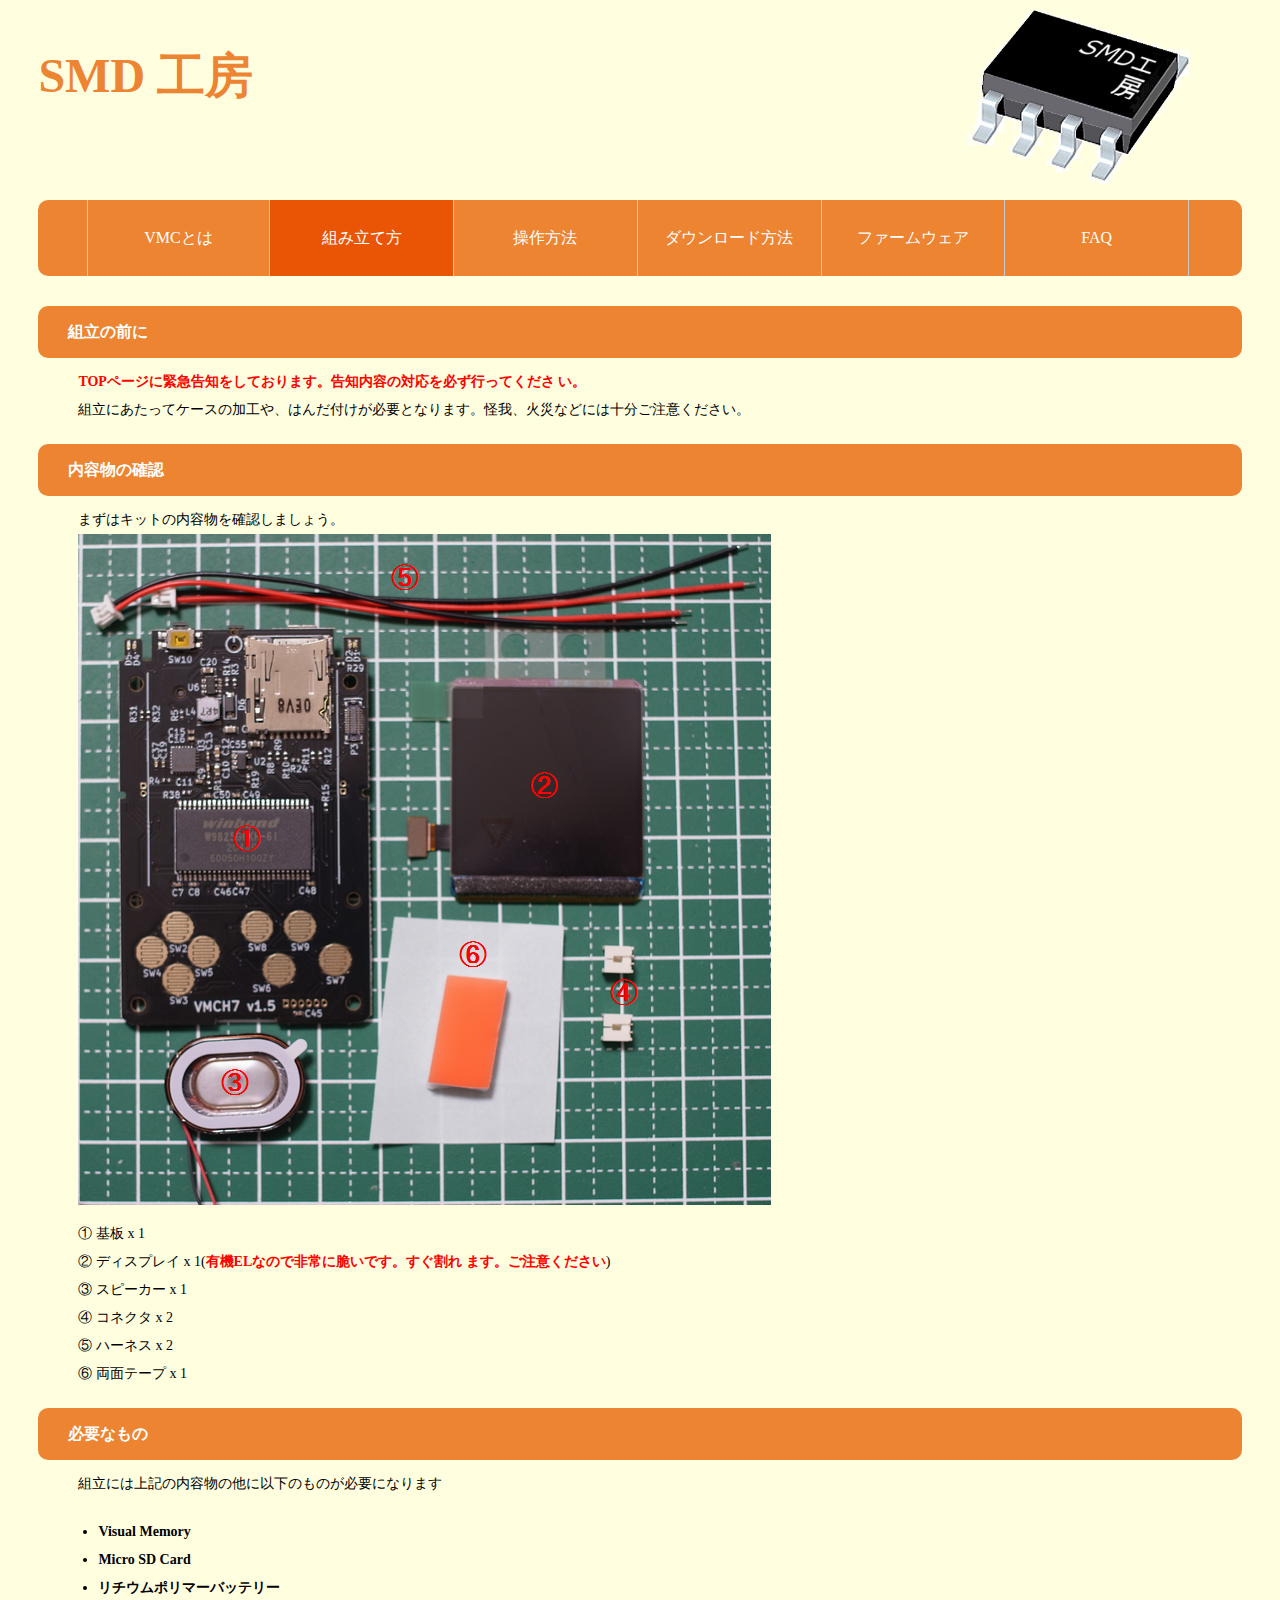
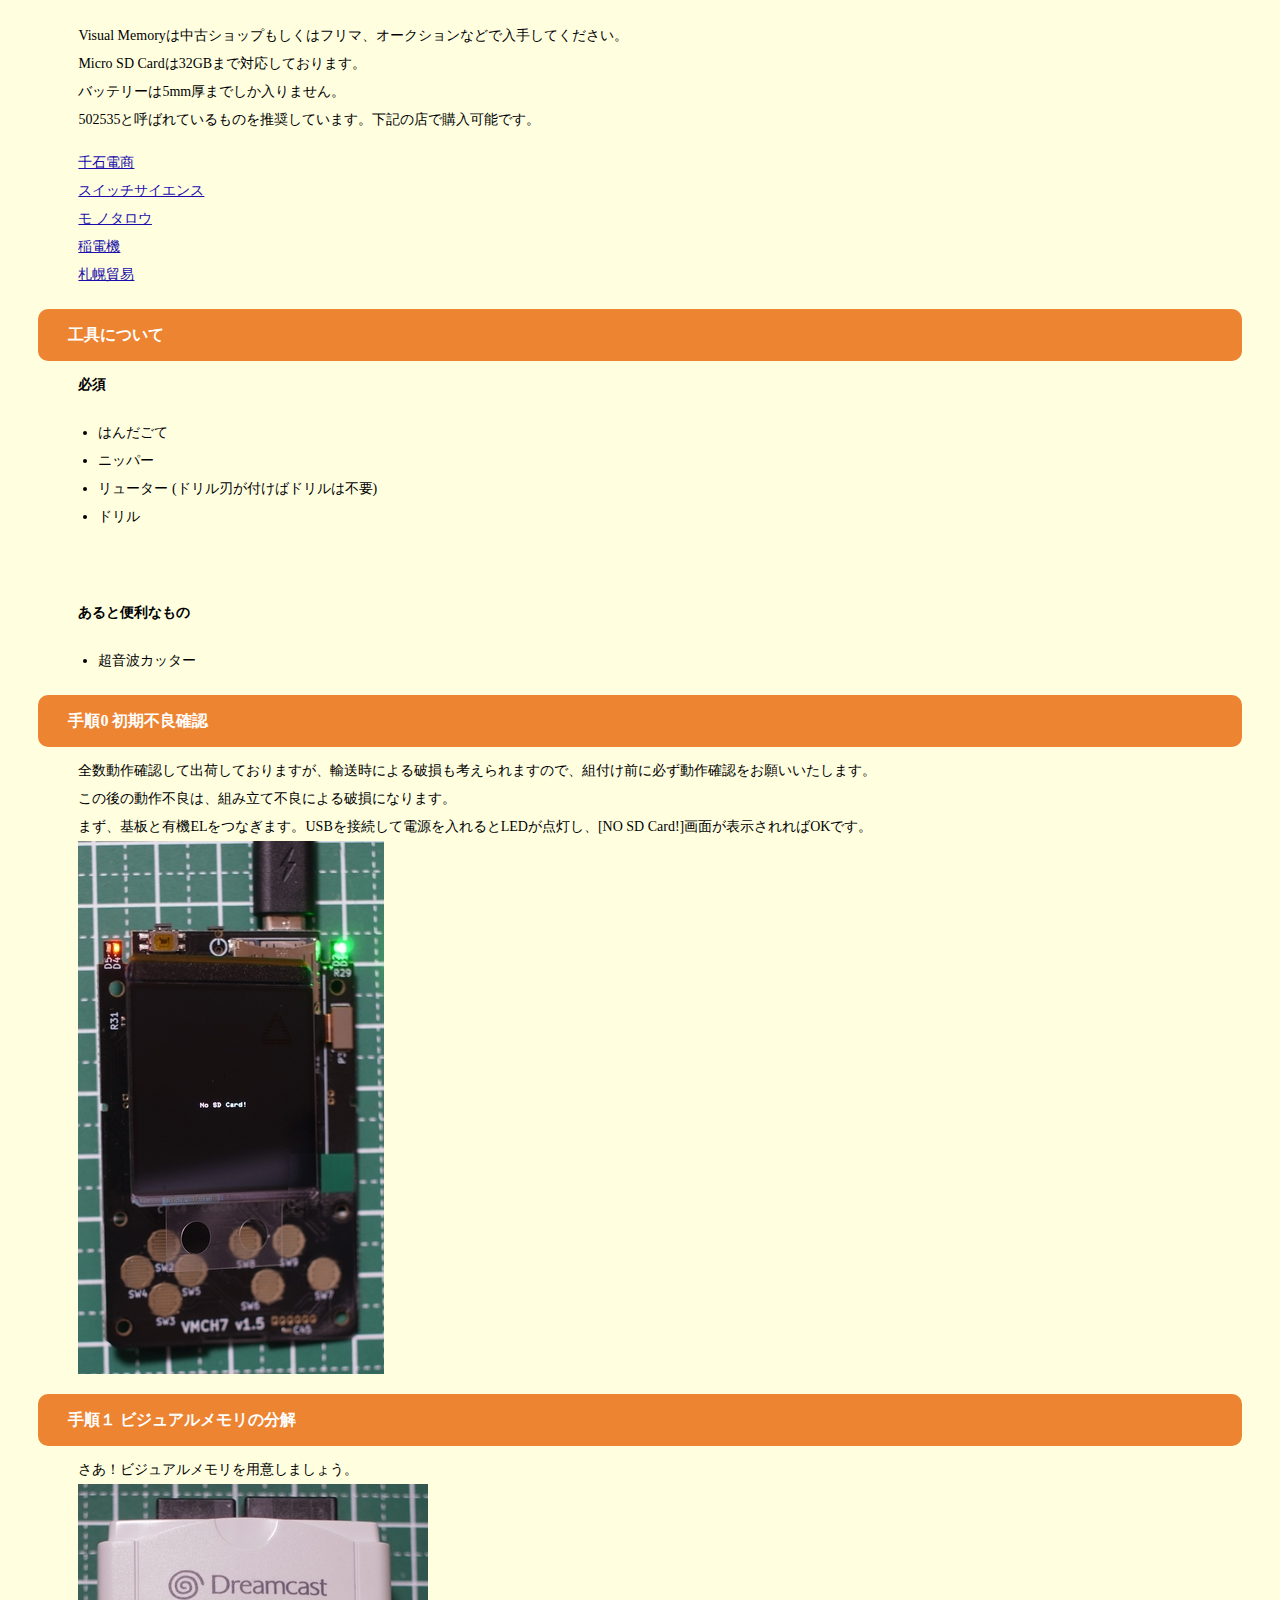
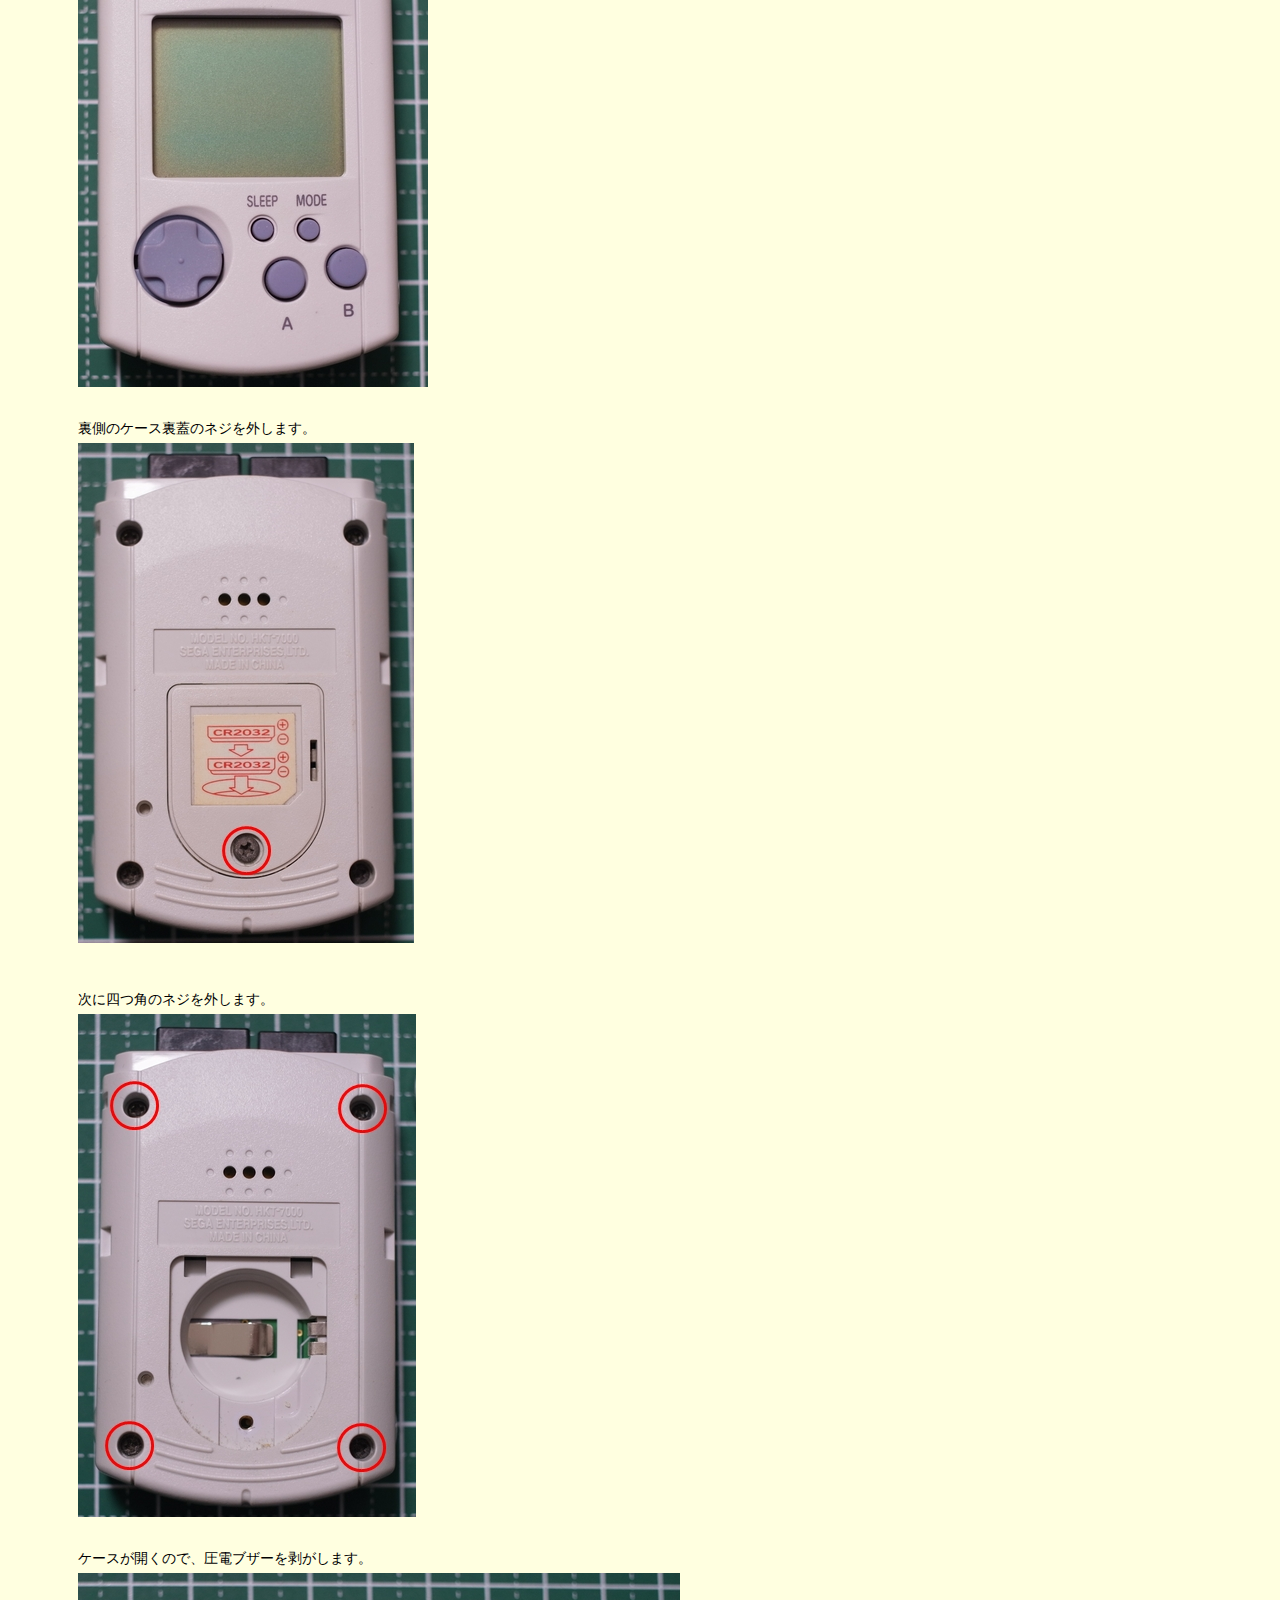
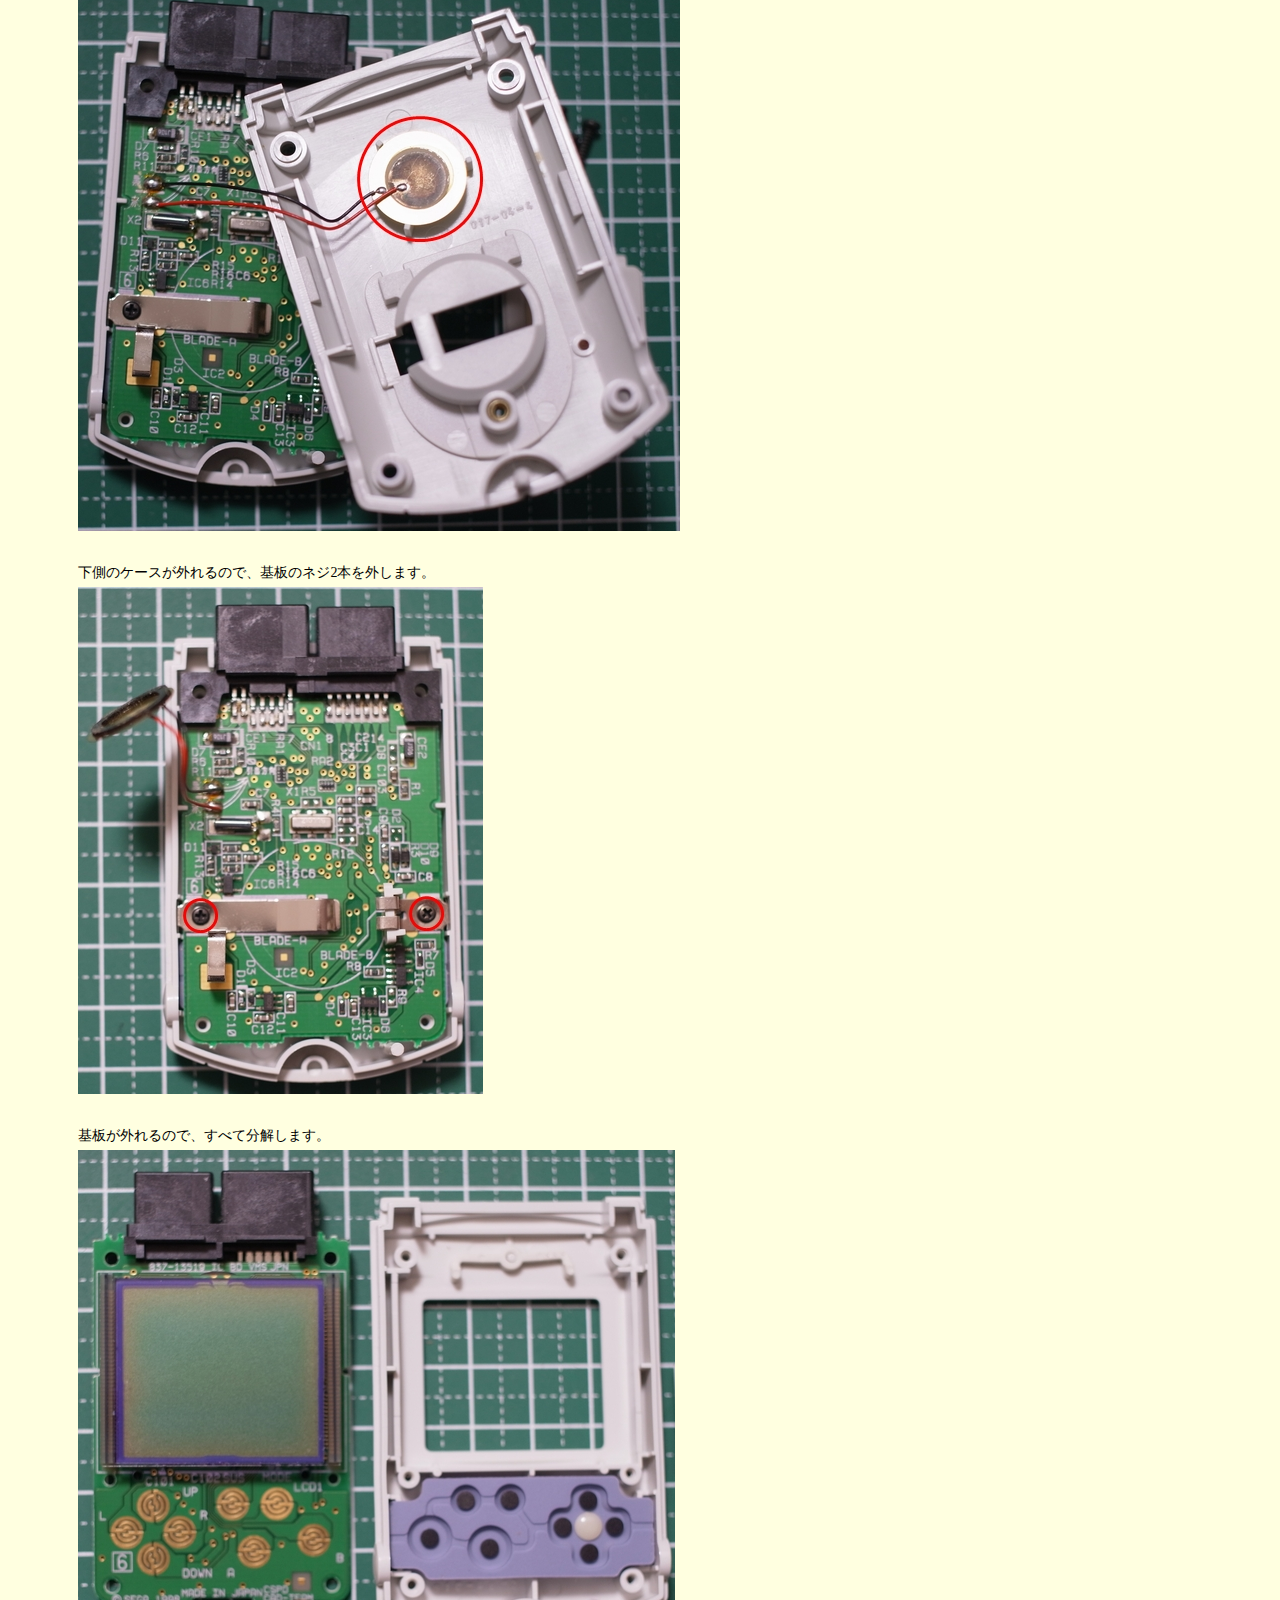
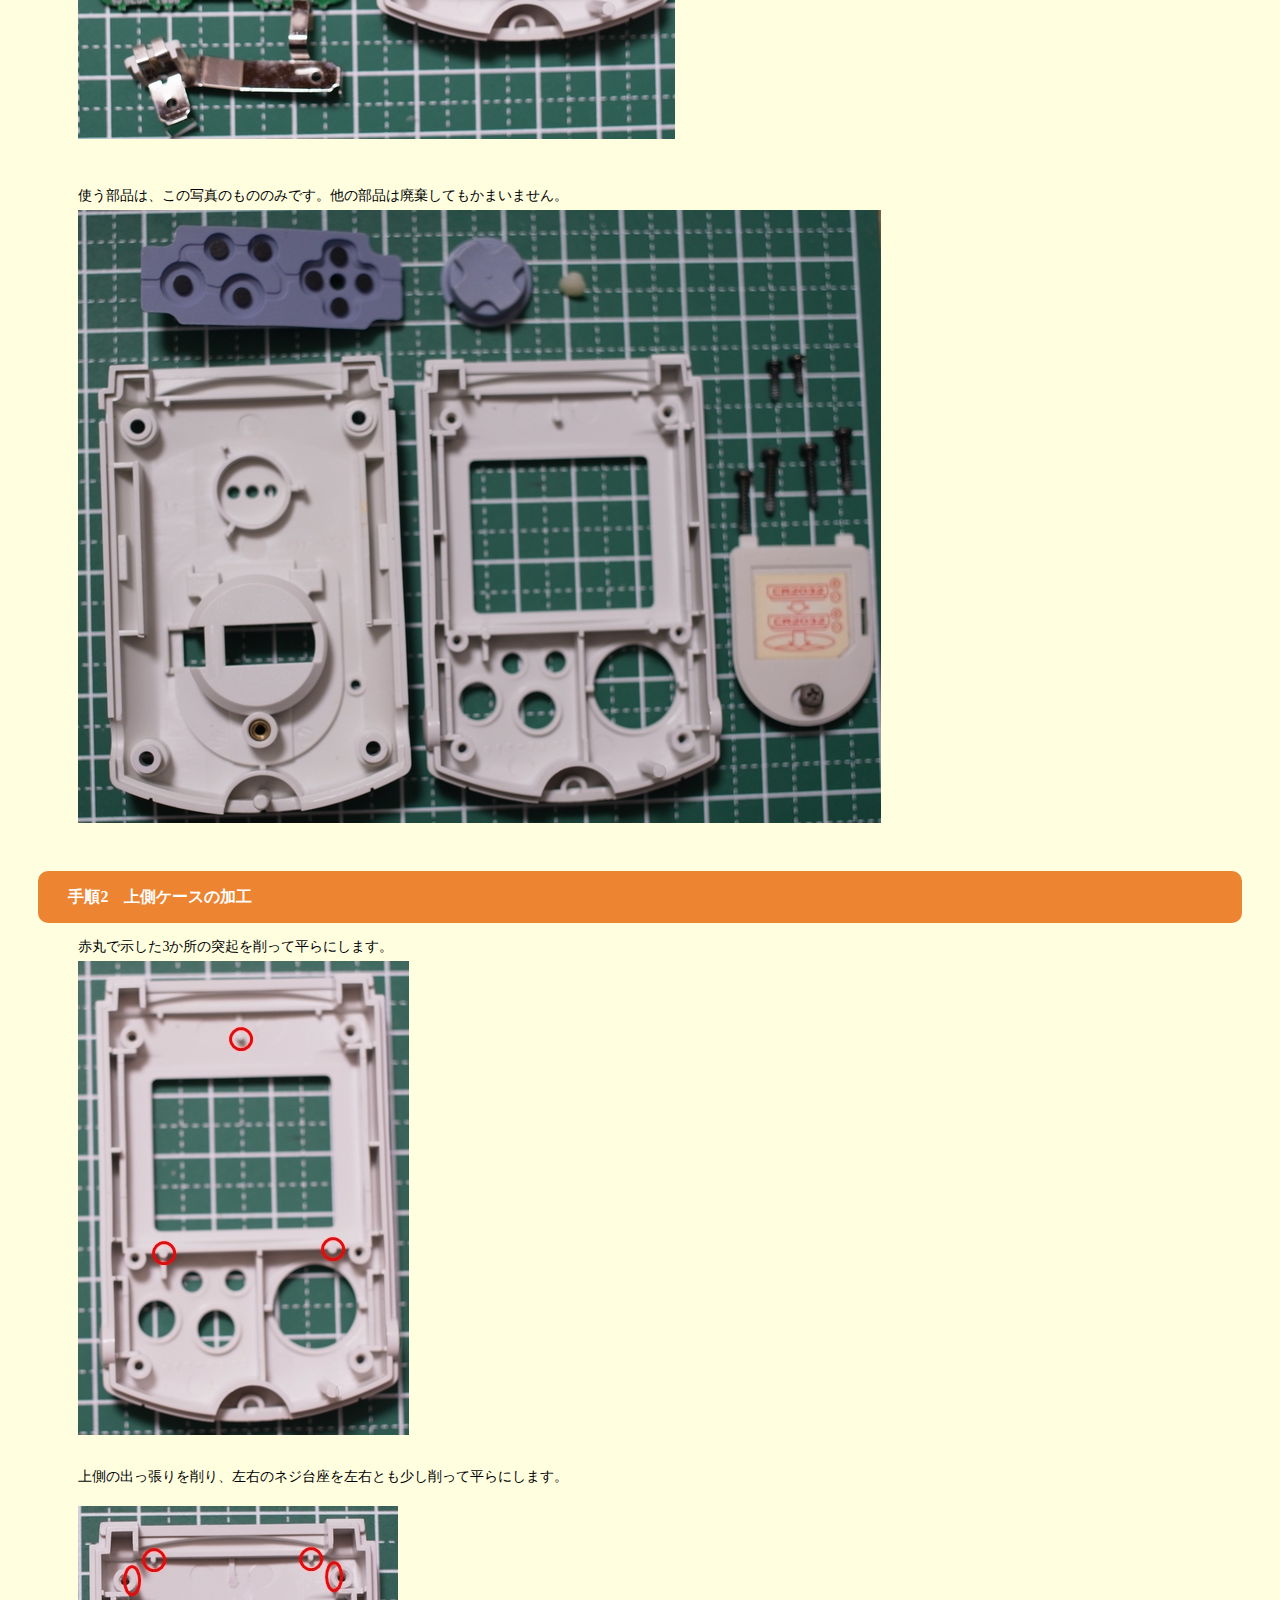
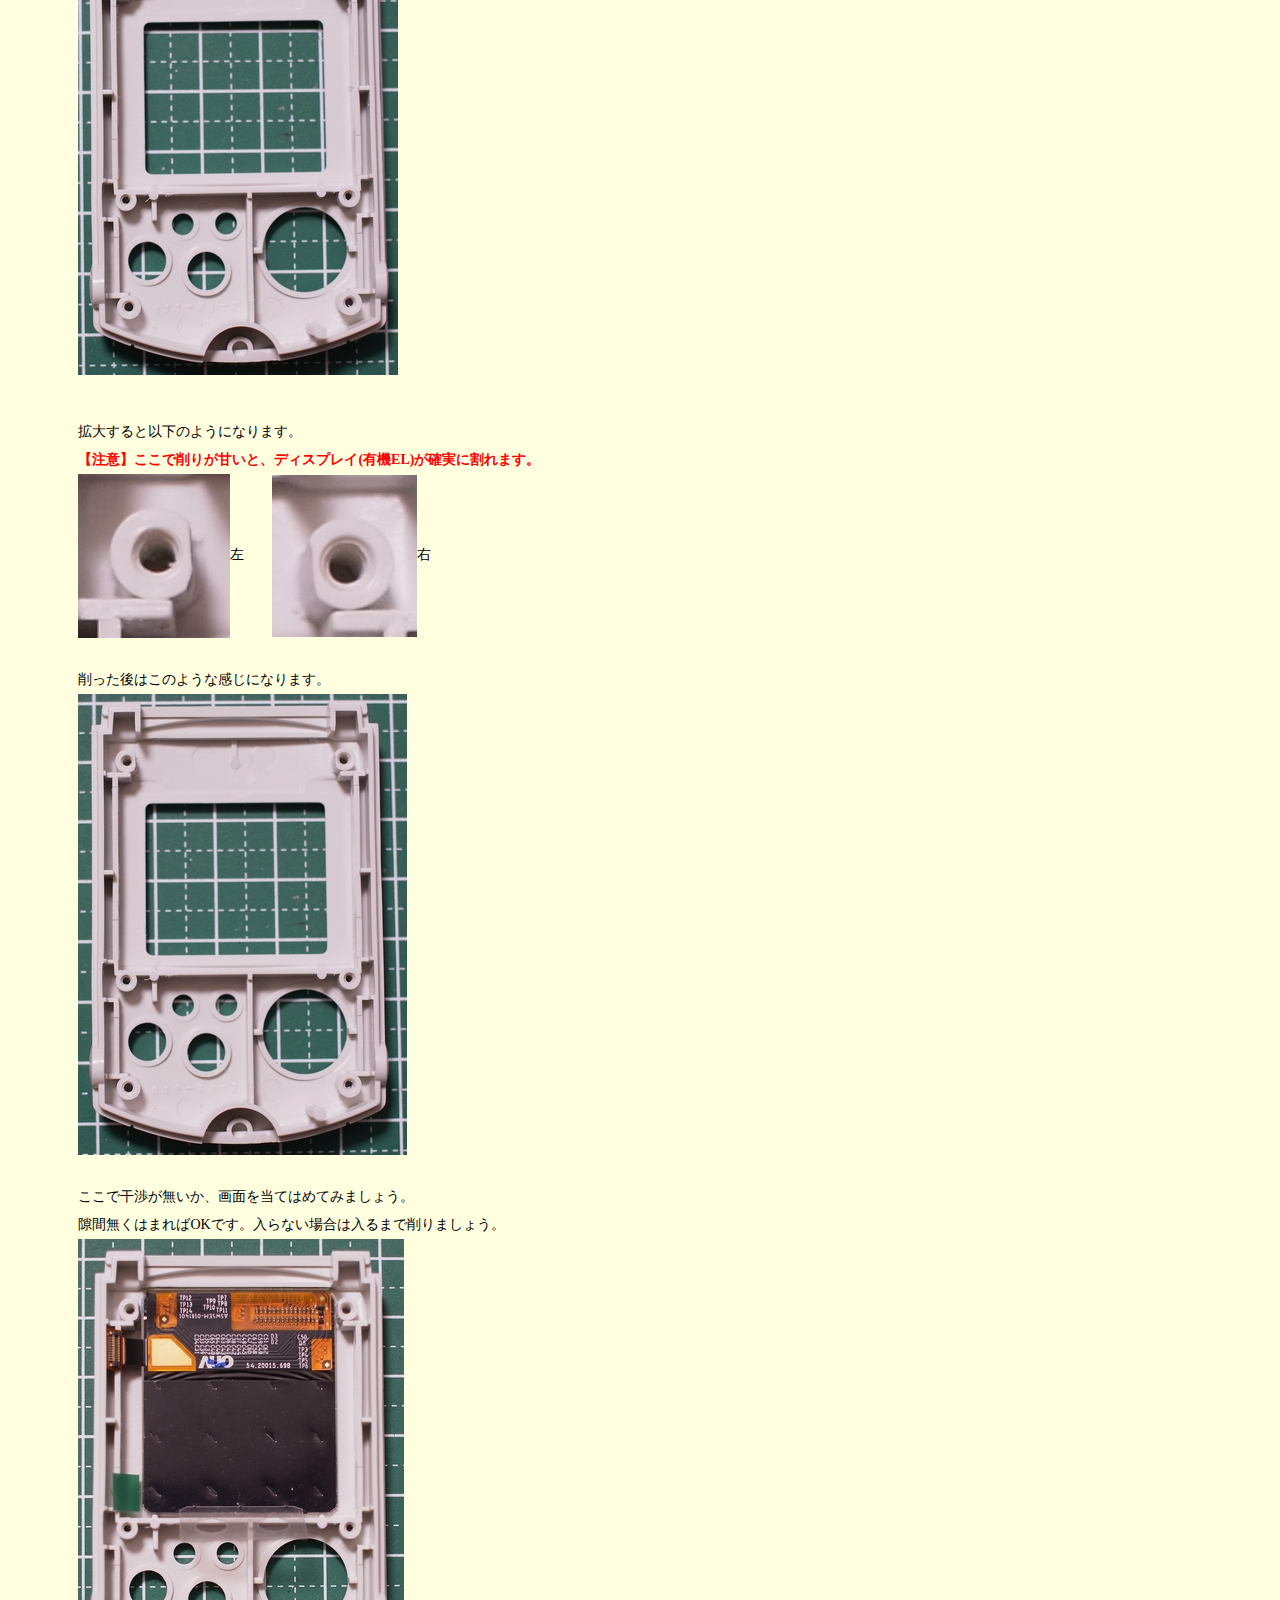
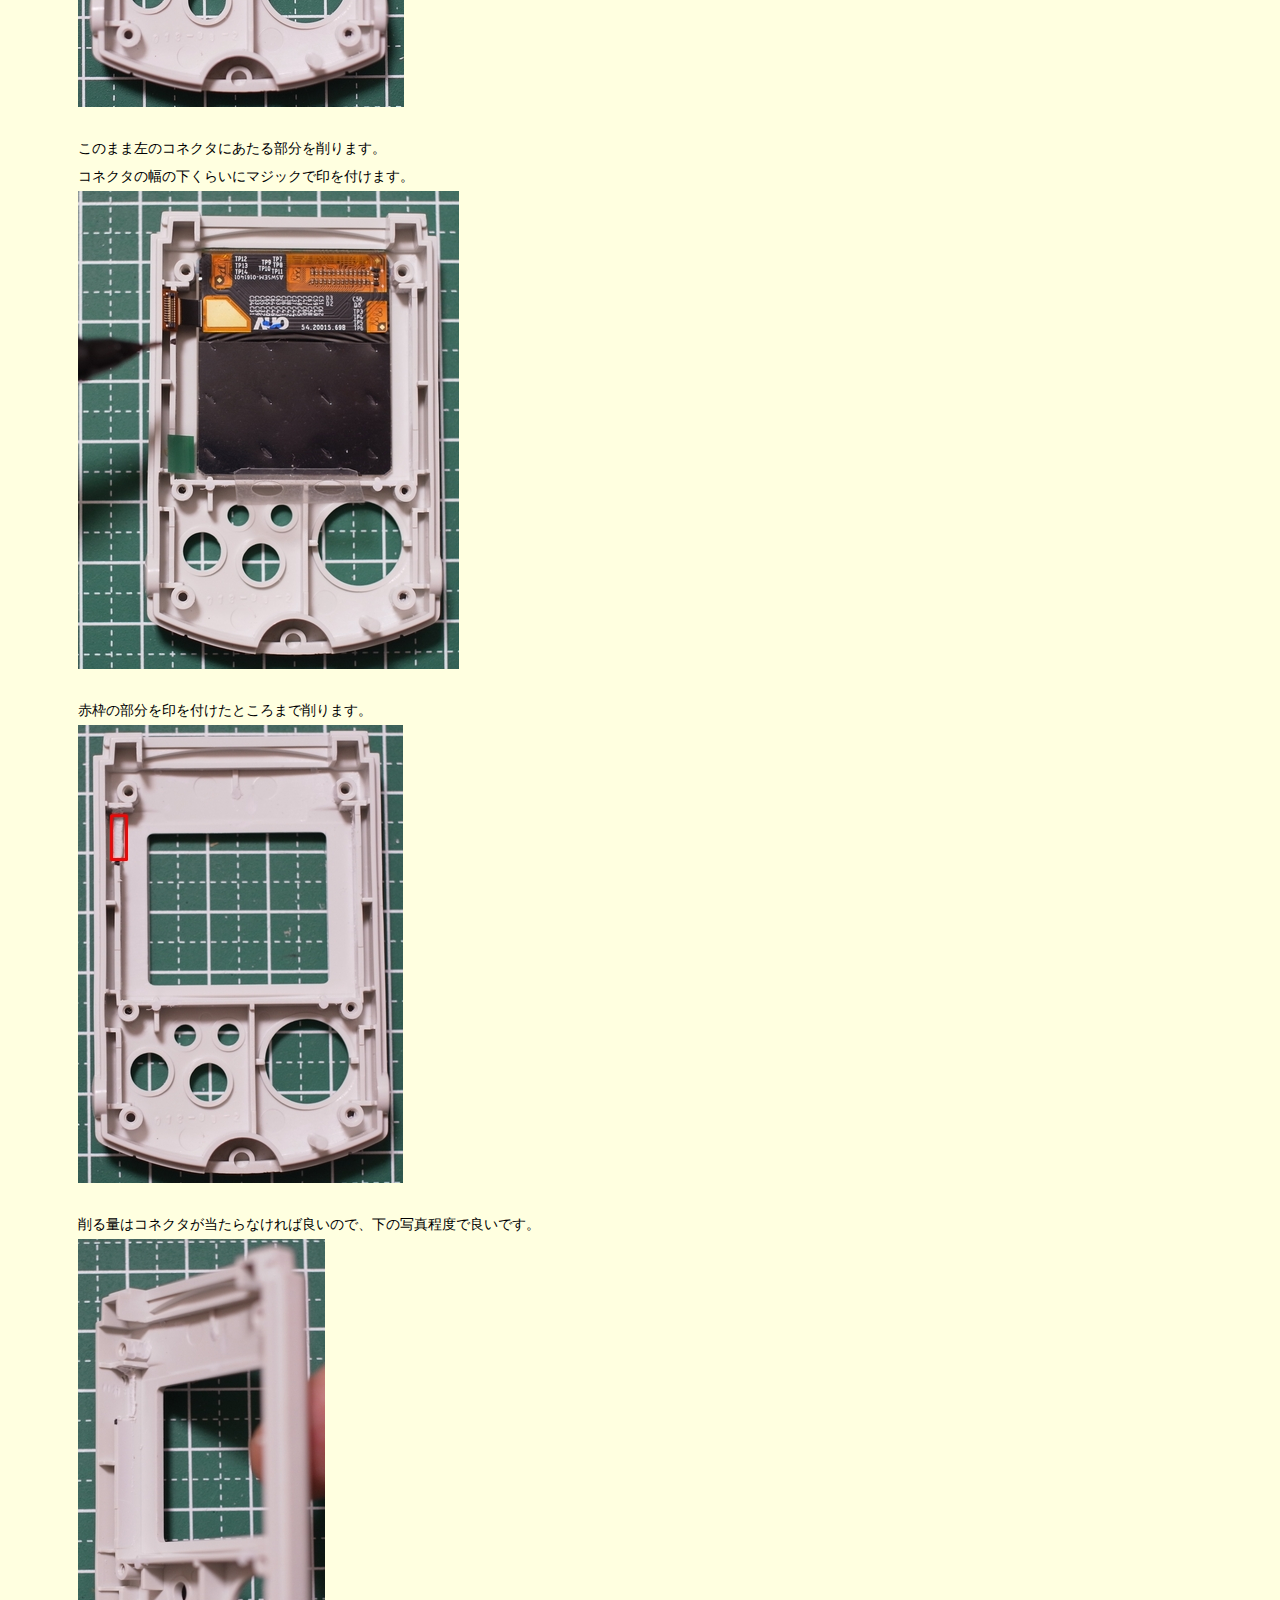
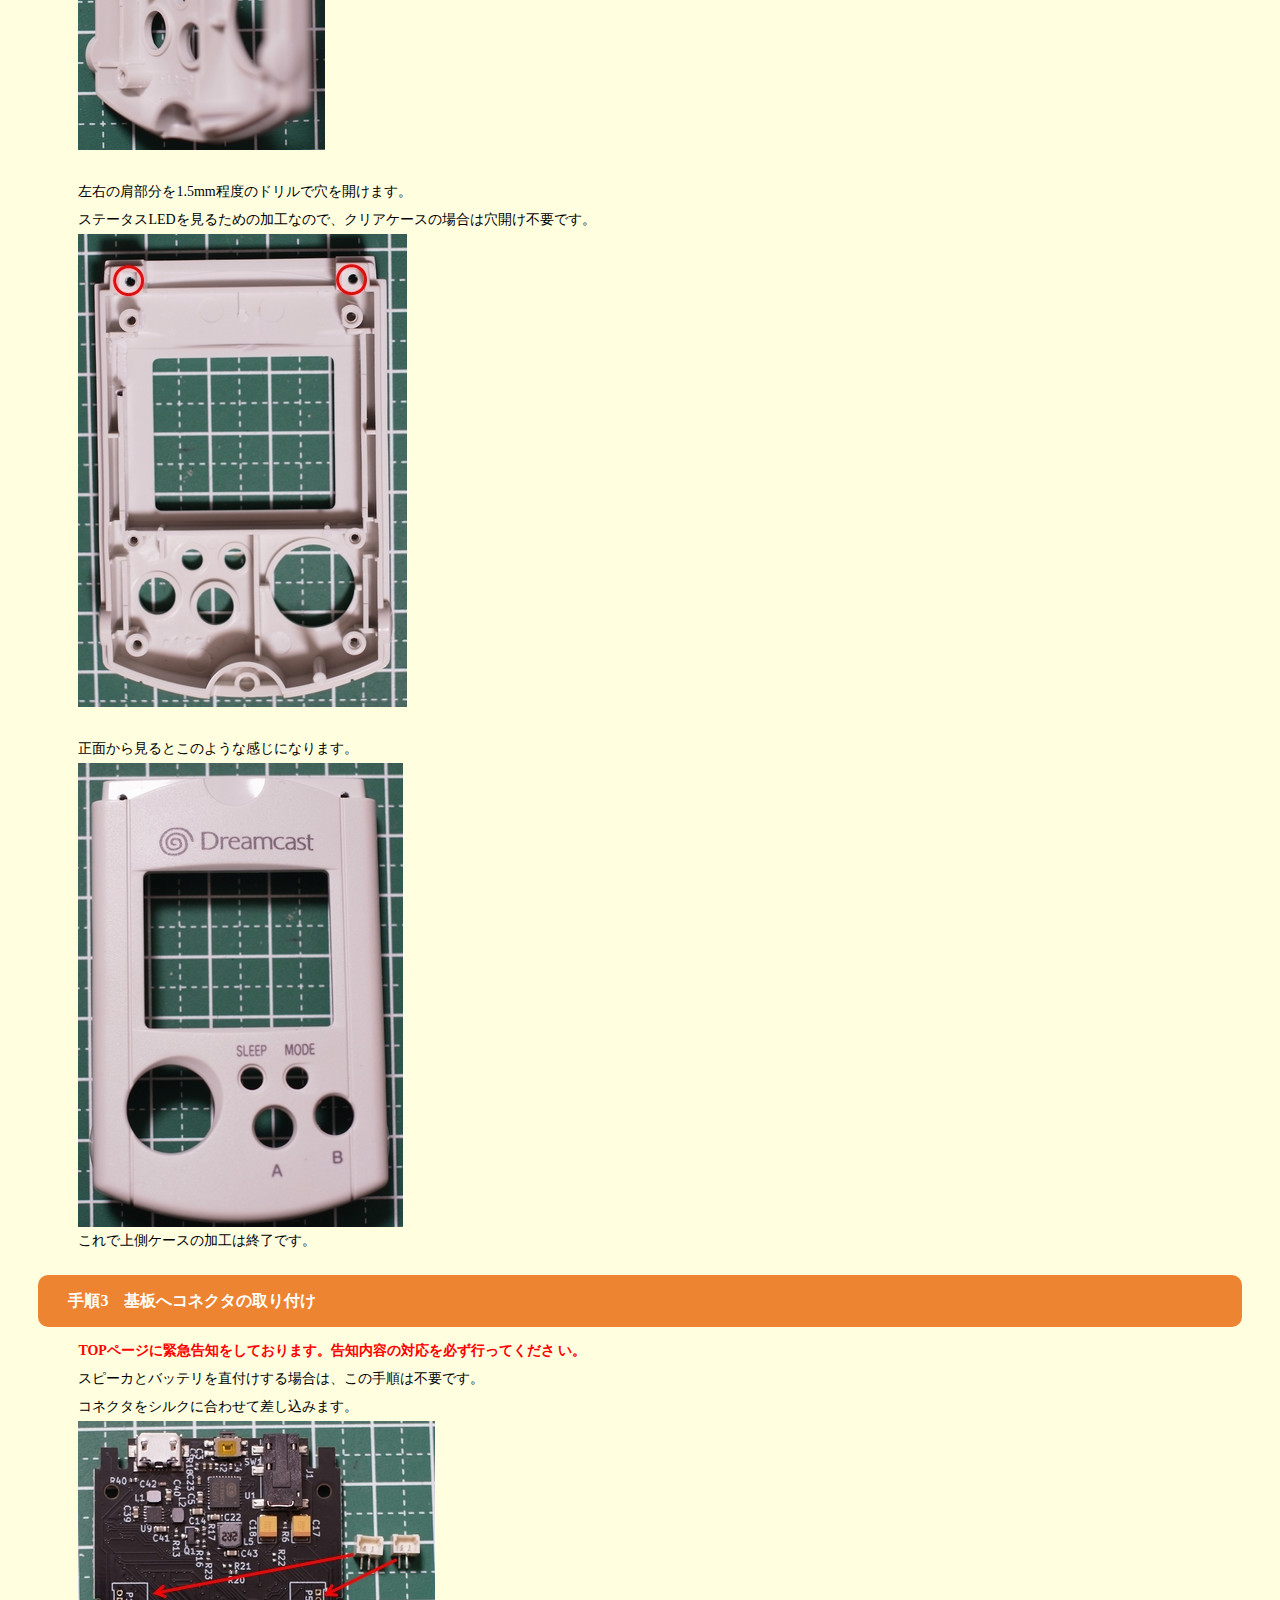
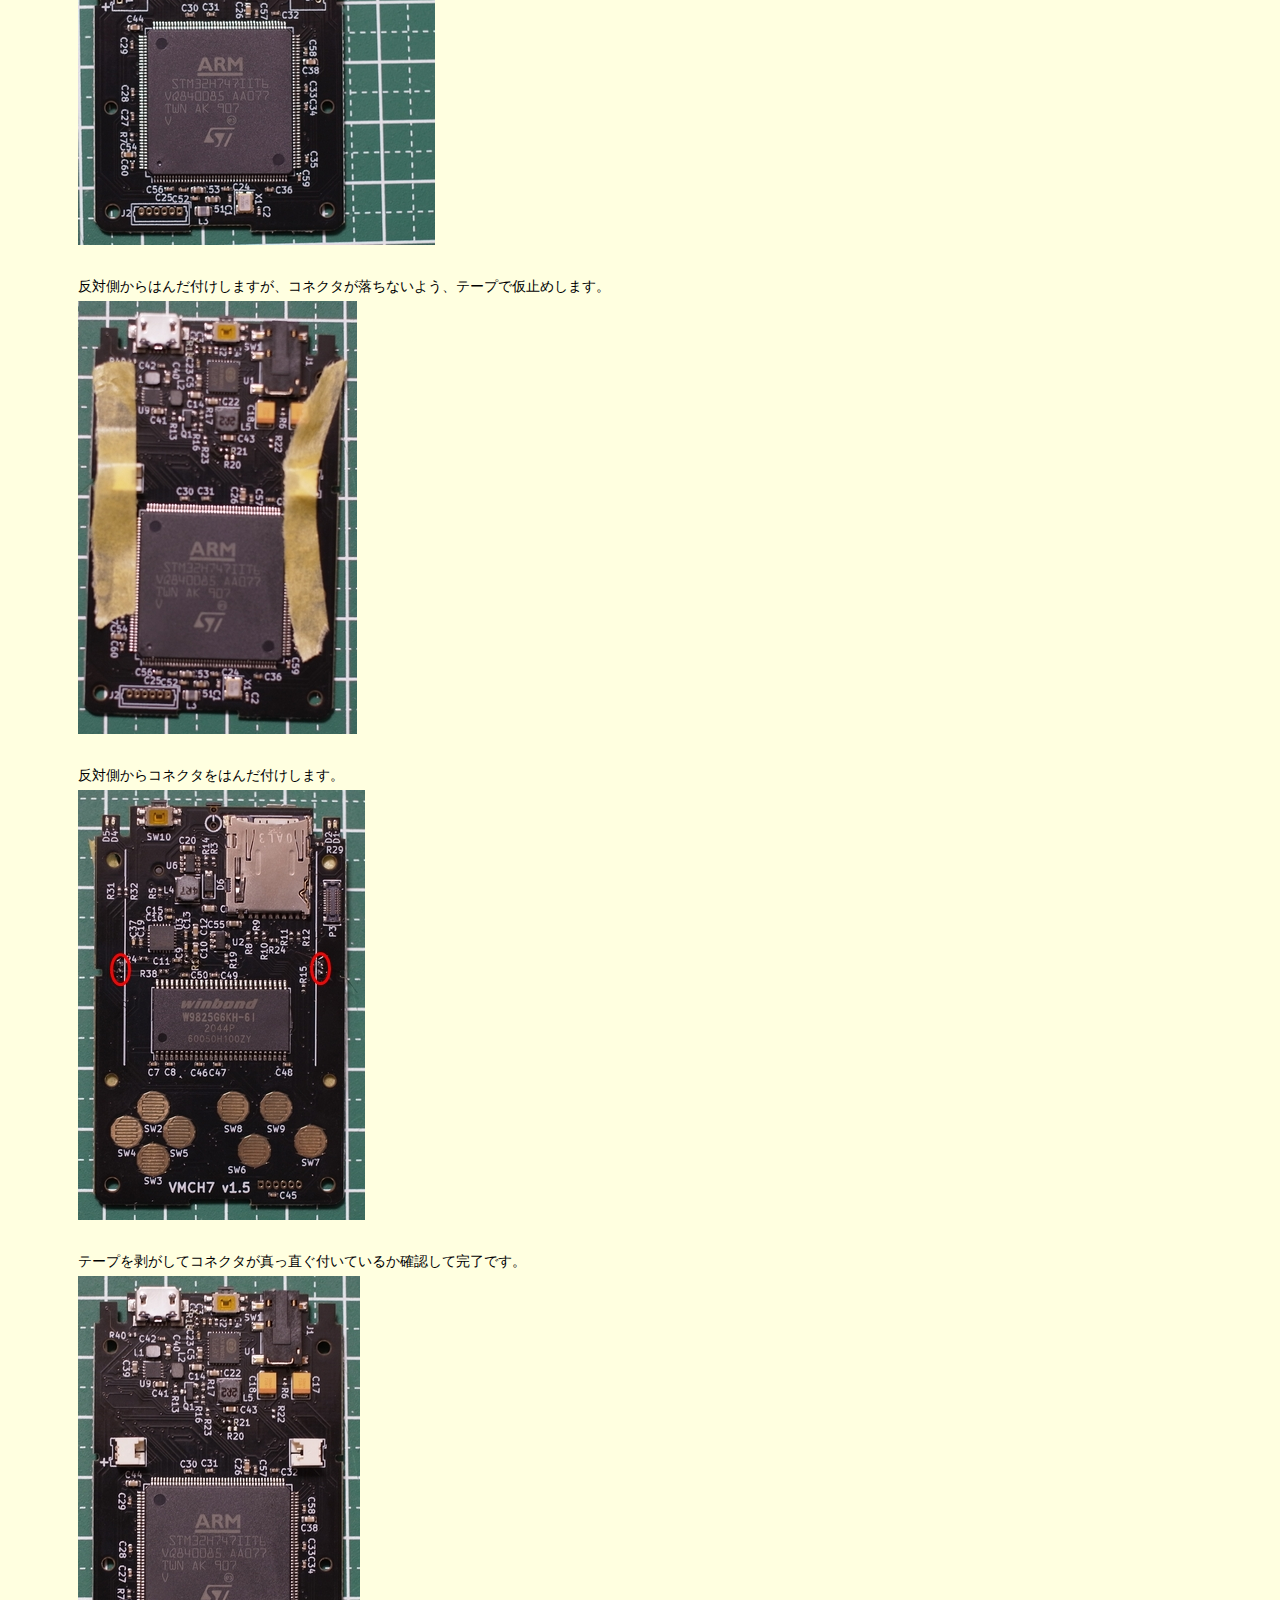
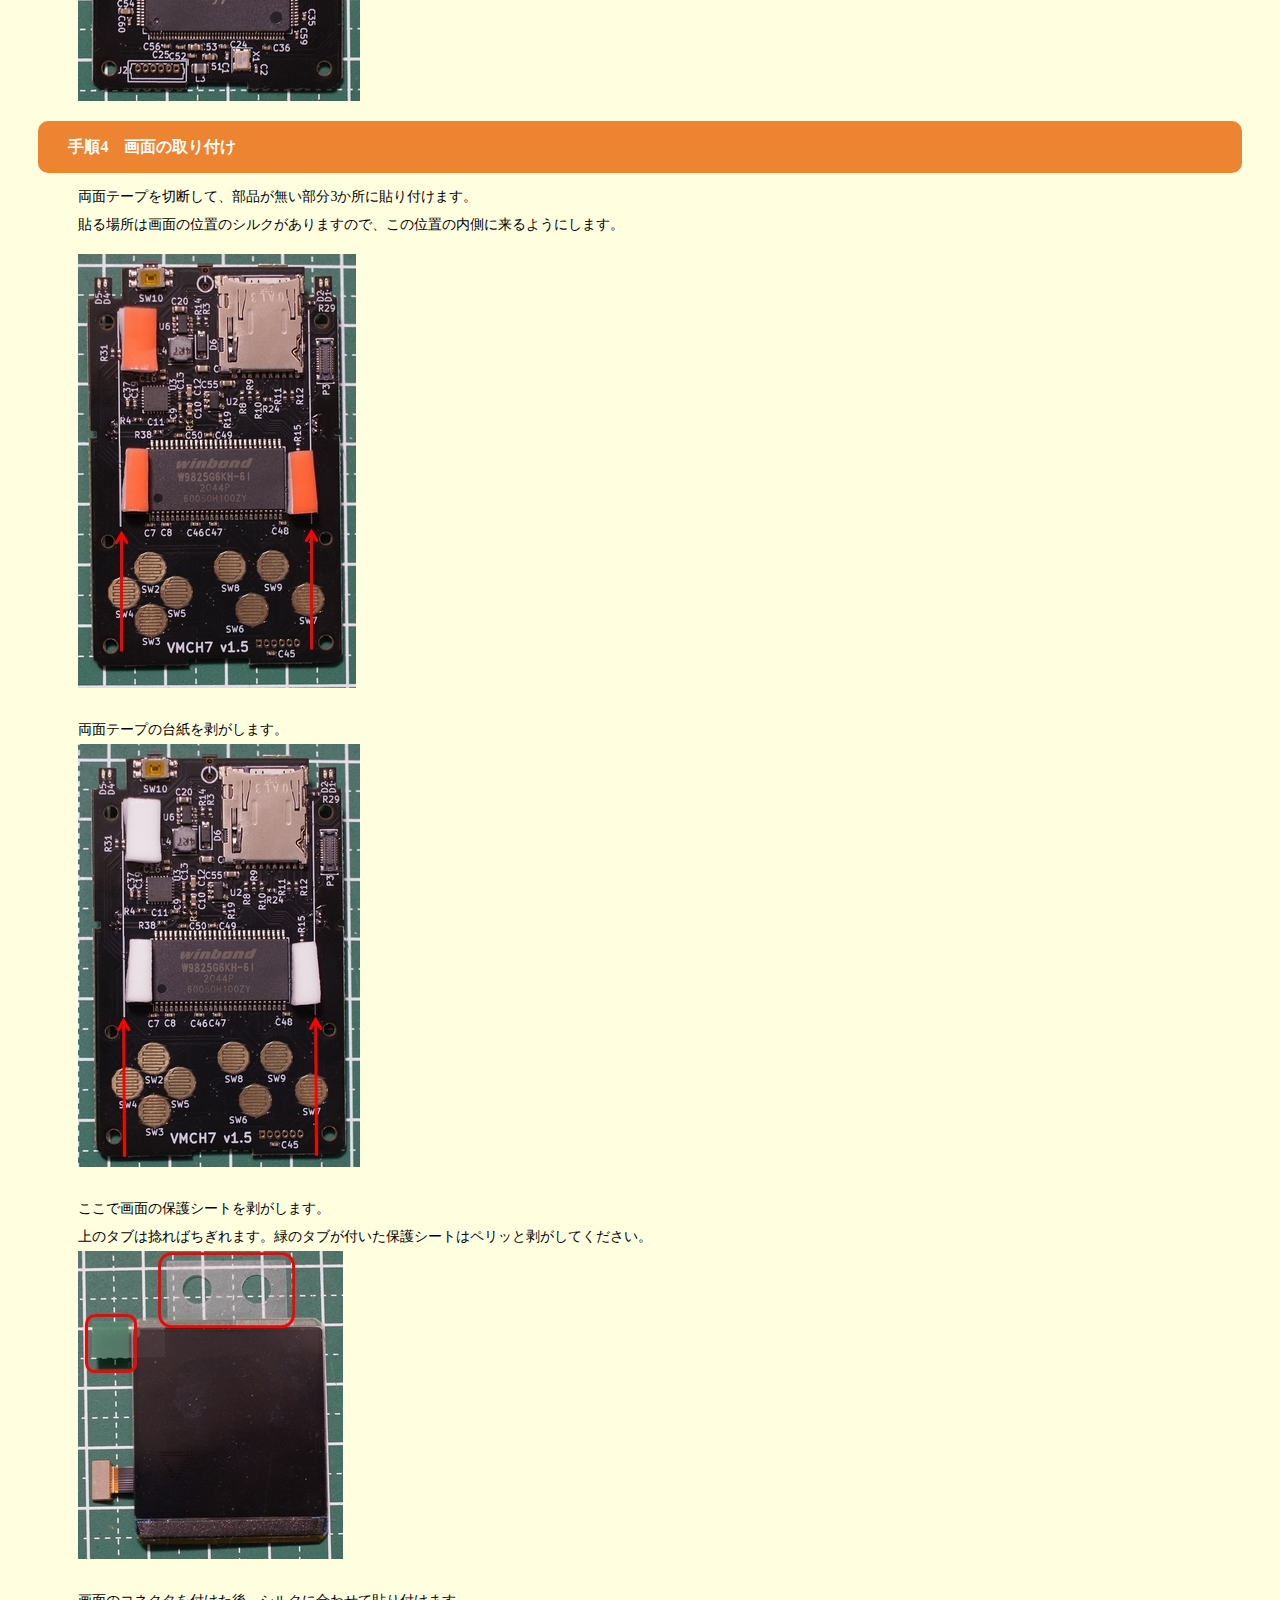
==== commit a6333cbc: "FAQ追加" ====
--- a/assembly.html
+++ b/assembly.html
@@ -1,331 +1,334 @@
-<!DOCTYPE html>
-<html lang="ja">
-  <head>
-    <meta http-equiv="content-type" content="text/html; charset=UTF-8">
-    <meta http-equiv="X-UA-Compatible" content="IE=edge">
-    <title>SMDkoubou - SMD工房</title>
-    <meta name="viewport" content="width=device-width, initial-scale=1">
-    <meta name="description" content="SMD工房で販売しているキットの取扱説明サイトです。">
-    <meta name="keywords" content="ドリームキャスト,Dreamcast,ビジュアルメモリ,Visual Memory,VM,ゲームギア,game gear,メガドラ,mega drive,nes,ファミコン,自作">
-    <link rel="stylesheet" href="./css/style.css">
-    <link rel="shortcut icon" href="./smd.ico">
-    <script src="./js/openclose.js"></script>
-    <script src="./js/fixmenu_pagetop.js"></script>
-    <!--[if lt IE 9]>
-<script src="https://oss.maxcdn.com/html5shiv/3.7.2/html5shiv.min.js"></script><script src="https://oss.maxcdn.com/respond/1.4.2/respond.min.js"></script><![endif]-->
-  </head>
-  <body>
-    <div id="container">
-      <header>
-        <h1 id="logo"><br>
-        </h1>
-        <h1 style="height: 96px;"><font size="140" color="#ED8432">SMD 工房</font></h1>
-        <aside id="header-img"><img src="./images/rogoK4.png" alt=""></aside>
-      </header>
-      <!--PC用（901px以上端末）メニュー-->
-      <nav id="menubar">
-        <ul>
-          <li><a href="./index.html">VMCとは</a></li>
-          <li class="current"><a href="./assembly.html">組み立て方</a></li>
-          <li><a href="./howto.html">操作方法</a></li>
-          <li><a href="./download.html">ダウンロード方法</a></li>
-          <li><a href="./firmware.html">ファームウェア</a></li>
-        </ul>
-      </nav>
-      <!--小さな端末用（900px以下端末）メニュー-->
-      <nav id="menubar-s">
-        <ul>
-          <li><a href="./index.html">VMCとは</a></li>
-          <li><a href="./assembly.html">組み立て方</a></li>
-          <li><a href="./howto.html">操作方法</a></li>
-          <li><a href="./download.html">ダウンロード方法</a></li>
-          <li><a href="./firmware.html">ファームウェア</a></li>
-        </ul>
-      </nav>
-      <div id="contents">
-        <div id="main">
-          <section>
-            <h3>組立の前に</h3>
-            <p><b><span style="color: red;">TOPページに緊急告知をしております。告知内容の対応を必ず行ってくださ
-                  い。</span></b><br>
-              組立にあたってケースの加工や、はんだ付けが必要となります。怪我、火災などには十分ご注意ください。</p>
-            <h3>内容物の確認</h3>
-            <p>まずはキットの内容物を確認しましょう。<br>
-              <img src="images/R0010954s.png" alt="内容物"></p>
-            <p>① 基板 x 1<br>
-              ② ディスプレイ x 1(<b><span style="color: red;">有機ELなので非常に脆いです。すぐ割れ
-                  ます。ご注意ください</span></b>)<br>
-              ③ スピーカー x 1<br>
-              ④ コネクタ x 2<br>
-              ⑤ ハーネス x 2<br>
-              ⑥ 両面テープ x 1<br>
-            </p>
-            <h3>必要なもの</h3>
-            <p>組立には上記の内容物の他に以下のものが必要になります<br>
-            </p>
-            <ul class="disc">
-              <li><b>Visual Memory</b></li>
-              <li><b>Micro SD Card </b></li>
-              <li><b>リチウムポリマーバッテリー</b></li>
-            </ul>
-            <p> Visual Memoryは中古ショップもしくはフリマ、オークションなどで入手してください。<br>
-              Micro SD Cardは32GBまで対応しております。<br>
-              バッテリーは5mm厚までしか入りません。<br>
-              502535と呼ばれているものを推奨しています。下記の店で購入可能です。</p>
-            <p><a href="https://www.sengoku.co.jp/mod/sgk_cart/detail.php?code=EEHD-4YZL"-
-                target="_blank" rel="noopener">千石電商</a><br>
-              <a href="https://www.switch-science.com/catalog/3118/" target="_blank"-
-                rel="noopener">スイッチサイエンス</a><br>
-              <a href="https://www.monotaro.com/p/6069/0026/" target="_blank" rel="noopener">モ
-                ノタロウ</a><br>
-              <a href="http://www.inedenki.co.jp/category/lithium/Lipobattery/NX-452730/DTP-502535.html"-
-                target="_blank" rel="noopener">稲電機</a><br>
-              <a href="https://item.rakuten.co.jp/sapporo-boueki/kei-746/" target="_blank"-
-                rel="noopener">札幌貿易</a> </p>
-            <h3>工具について</h3>
-            <p><b>必須</b> </p>
-            <ul class="disc">
-              <li>はんだごて</li>
-              <li>ニッパー</li>
-              <li>リューター (ドリル刃が付けばドリルは不要)</li>
-              <li>ドリル</li>
-            </ul>
-            <p></p>
-            <br>
-            <p><b>あると便利なもの</b></p>
-            <ul class="disc">
-              <li>超音波カッター</li>
-            </ul>
-            <h3>手順0 初期不良確認</h3>
-            <p>全数動作確認して出荷しておりますが、輸送時による破損も考えられますので、組付け前に必ず動作確認をお願いいたします。<br>
-              この後の動作不良は、組み立て不良による破損になります。<br>
-              まず、基板と有機ELをつなぎます。USBを接続して電源を入れるとLEDが点灯し、[NO SD
-              Card!]画面が表示されればOKです。<br>
-              <img src="images/RIMG0016s.jpg" alt="現状確認"><br>
-            </p>
-            <h3>手順１ ビジュアルメモリの分解</h3>
-            <p>さあ！ビジュアルメモリを用意しましょう。<br>
-              <img src="images/R0010855s.jpg" alt="VisualMemory"><br>
-              <br>
-              裏側のケース裏蓋のネジを外します。<br>
-              <img src="images/R0010856s.jpg" alt="ケース裏蓋を外す"></p>
-            <p>&nbsp;<br>
-              次に四つ角のネジを外します。<br>
-              <img src="images/R0010858s.jpg" alt="裏カバーを外す"> <br>
-              <br>
-              ケースが開くので、圧電ブザーを剥がします。<br>
-              <img src="images/R0010861s.jpg" alt="ブザー取り外し"> <br>
-              <br>
-              下側のケースが外れるので、基板のネジ2本を外します。<br>
-              <img src="images/R0010863s.jpg" alt="基板ネジ外し"><br>
-              <br>
-              基板が外れるので、すべて分解します。<br>
-              <img src="images/R0010865s.jpg" alt="基板外し"></p>
-            <p>&nbsp;<br>
-              使う部品は、この写真のもののみです。他の部品は廃棄してもかまいません。<br>
-              <img src="images/R0010872s.jpg" alt="使う部品一覧"><br>
-            </p>
-            <br>
-            <h3>手順2　上側ケースの加工</h3>
-            <p>赤丸で示した3か所の突起を削って平らにします。<br>
-              <img src="images/R0010873s.jpg" alt="3か所削る"><br>
-              <br>
-              上側の出っ張りを削り、左右のネジ台座を左右とも少し削って平らにします。</p>
-            <p> <img src="images/R0010879s.jpg" alt="上側削り"></p>
-            <p><br>
-              拡大すると以下のようになります。<br>
-              <b><span style="color: red;">【注意】ここで削りが甘いと、ディスプレイ(有機EL)が確実に割れます。</span></b><br>
-              <img src="images/R0010881L.jpg" alt="ネジ台座左">左　　<img src="images/R0010881R.jpg"-
-                alt="ネジ台座右">右<br>
-              <br>
-              削った後はこのような感じになります。<br>
-              <img src="images/R0010881s.jpg" alt="削り後"><br>
-              <br>
-              ここで干渉が無いか、画面を当てはめてみましょう。<br>
-              隙間無くはまればOKです。入らない場合は入るまで削りましょう。<br>
-              <img src="images/R0010882s.jpg" alt="画面をはめてみる"><br>
-              <br>
-              このまま左のコネクタにあたる部分を削ります。<br>
-              コネクタの幅の下くらいにマジックで印を付けます。<br>
-              <img src="images/R0010883s.jpg" alt="コネクタ加工用の印を付ける"><br>
-              <br>
-              赤枠の部分を印を付けたところまで削ります。<br>
-              <img src="images/R0010885s.jpg" alt="コネクタよけの削り"><br>
-              <br>
-              削る量はコネクタが当たらなければ良いので、下の写真程度で良いです。<br>
-              <img src="images/R0010887s.jpg" alt="斜めから"><br>
-              <br>
-              左右の肩部分を1.5mm程度のドリルで穴を開けます。<br>
-              ステータスLEDを見るための加工なので、クリアケースの場合は穴開け不要です。<br>
-              <img src="images/R0010889s.jpg" alt="ドリルで穴あけ"><br>
-              <br>
-              正面から見るとこのような感じになります。<br>
-              <img src="images/R0010890s.jpg" alt="上側ケース正面"><br>
-              これで上側ケースの加工は終了です。<br>
-            </p>
-            <h3>手順3　基板へコネクタの取り付け</h3>
-            <p><b><span style="color: red;">TOPページに緊急告知をしております。告知内容の対応を必ず行ってくださ
-                  い。</span></b><br>
-              スピーカとバッテリを直付けする場合は、この手順は不要です。<br>
-              コネクタをシルクに合わせて差し込みます。<br>
-              <img src="images/R0010922s.jpg" alt="コネクタの差し込み"><br>
-              <br>
-              反対側からはんだ付けしますが、コネクタが落ちないよう、テープで仮止めします。<br>
-              <img src="images/R0010898s.jpg" alt="テープで仮止め"><br>
-              <br>
-              反対側からコネクタをはんだ付けします。<br>
-              <img src="images/R0010899s.jpg" alt="コネクタのはんだ付け"><br>
-              <br>
-              テープを剥がしてコネクタが真っ直ぐ付いているか確認して完了です。<br>
-              <img src="images/R0010900s.jpg" alt="コネクタ取付完了"><br>
-            </p>
-            <h3>手順4　画面の取り付け</h3>
-            <p>両面テープを切断して、部品が無い部分3か所に貼り付けます。<br>
-              貼る場所は画面の位置のシルクがありますので、この位置の内側に来るようにします。</p>
-            <p> <img src="images/R0010901s.jpg" alt="両面テープ貼り付け"><br>
-              <br>
-              両面テープの台紙を剥がします。<br>
-              <img src="images/R0010902s.jpg" alt="両面テープの台紙を剥がす"><br>
-              <br>
-              ここで画面の保護シートを剥がします。<br>
-              上のタブは捻ればちぎれます。緑のタブが付いた保護シートはペリッと剥がしてください。<br>
-              <img src="images/R0010891s.jpg" alt="保護シート剥がし"><br>
-              <br>
-              画面のコネクタを付けた後、シルクに合わせて貼り付けます。<br>
-              コネクタはパチンと音がするまで押さえつけてください。<br>
-              <img src="images/R0010903s.jpg" alt="画面取付"></p>
-            <p><br>
-              横から見るとこのようになります。<br>
-              <img src="images/R0010955s.jpg" alt="横から見た図"><br>
-            </p>
-            <p><br>
-              ケースに基板を取り付ける前に、まずは方向キーを入れておきます。<br>
-              <img src="images/R0010893s.jpg" alt="方向キー挿入"><br>
-              <br>
-              その上からラバーボタンと方向キー支柱を入れます。<br>
-              <img src="images/R0010894s.jpg" alt="ラバーボタン挿入"><br>
-              <br>
-              その上から画面を下にして、基板をはめ込み、2か所ねじ止めをします。<br>
-              <b><span style="color: red;">注意！有機ELは脆いので無理な力を入れないでください。すんなり入らない場合
-                  はどこか干渉してます。有機ELは"簡単に"割れるので、本当にご注意ください!!!</span></b><br>
-              <img src="images/R0010904s.jpg" alt="上側ケースに基板を入れる"><br>
-              <br>
-              USBを接続して電源を入れるとLEDが点灯し、[No SD Card!]画面が表示されればOKです。<br>
-              ここで[No SD Card!]画面が正常に表示されない場合は、有機EL取り付け時に破損している可能性があります。<br>
-              <img src="images/R0010905s.jpg" alt="電源を入れて動作確認"><br>
-            </p>
-          </section>
-          <section>
-            <h3>手順5　下側ケースの加工</h3>
-            <p>まずは下図の赤線を参考に、電池ボックスの出っ張り部分を切り取ります。<br>
-              (超音波カッターがあると楽ですが、無ければドリルや、リュータを使って頑張って切り取ってください）<br>
-              <img src="images/R0010906a.jpg" alt="電池ボックス切り取り"><br>
-              <br>
-              リポバッテリを入れるために、バッテリを置いて左右の枠にマジックで印を付けます。<br>
-              <img src="images/R0010906s.jpg" alt="バッテリの位置決め"><br>
-              <br>
-              左右の枠を削ってバッテリが入るようにします。<br>
-              <img src="images/R0010907s.jpg" alt="バッテリが入るように削る"><br>
-              <br>
-              スピーカーを取り付けるため、赤い線で囲った部分を削って平らにします。<br>
-              黄色い線で囲った部分を削って、厚みを減らします。（5mm厚のバッテリを入れるには削らないと入りません）<br>
-              紫色の線で囲った部分の支柱の周りも削っておきます。（削らないと基板の部品が一部干渉します）<br>
-              <img src="images/R0010908s.jpg" alt="ひたすら削る"><br>
-              <br>
-              削るとこんな感じになります。<br>
-              <img src="images/R0010909s.jpg" alt="削った後"><br>
-              <br>
-              裏ぶたをねじ止めして、黄色で囲った部分を削って薄くします。（ここもバッテリと干渉します)<br>
-              <img src="images/R0010910s.jpg" alt="裏ぶたを削る"><br>
-              <br>
-              斜めから見るとこんな感じになります。<br>
-              <img src="images/R0010914s.jpg" alt="斜めから見た図"><br>
-              <br>
-              裏ぶたの支柱にテープを貼っておきます。（支柱が金属なので、短絡を避けるためです）<br>
-              <img src="images/R0010915s.jpg" alt="テープを貼る"><br>
-              <br>
-              <br>
-              <br>
-            </p>
-            <h3>手順6　スピーカーの加工</h3>
-            <p>元から付いているケーブルを根元で切断します。<br>
-              <img src="images/R0010916s.jpg" alt="ケーブル切断">&nbsp; <br>
-              <br>
-              コネクタ付きハーネスを赤丸で示した場所にはんだ付けします。<br>
-              <img src="images/R0010917s.jpg" alt="はんだ付け場所"><br>
-              <br>
-              はんだ付け後は以下のようになります。<br>
-              （写真を参考に予めハーネスを短くしてからはんだ付けしてください）<br>
-              <img src="images/R0010918s.jpg" alt="ハーネスのはんだ付け"><br>
-            </p>
-            <p><br>
-              下側ケースの圧電ブザーが付いていた部分にスピーカーを貼り付けます。<br>
-              （ハーネスは右側に来るようにしてください。反対にするとイヤホンジャックと干渉します）<br>
-              <img src="images/R0010919s.jpg" alt="スピーカーの貼り付け"><br>
-            </p>
-            <p>ロットによってははんだ付けする部分に樹脂がかぶっている場合がありますので、そのような場合は以下のようにはんだ付けしやすい場所を選ん
-              でください 。 <br>
-              <img src="images/R0010959s.jpg" alt="スピーカーのはんだ付け2"> <br>
-            </p>
-            <h3>手順7　バッテリーの加工</h3>
-            <p>まずはバッテリのポリイミドテープを剥がします。（再利用するのでやさしく剥がしてください）<br>
-              <img src="images/R0010923s.jpg" alt="ポリイミドテープを剥がす"> <br>
-              <br>
-              元から付いているケーブルをニッパーで切断し、ケーブルを除去します。<br>
-              <b><span style="color: red;">注意！ケーブルは必ず片方ずつ切断すること。両方同時に切断すると短絡し、
-                  火災 の原因になります。</span></b><br>
-              <img src="images/R0010924s.jpg" alt="ケーブルの切断"> <br>
-              <br>
-            </p>
-            <p>半田ごてをあてて残りのケーブルを除去します。<br>
-              <b><span style="color: red;"> 短絡しないように注意</span></b><br>
-              <img src="images/R0010925s.jpg" alt="ケーブルの除去"><br>
-            </p>
-            <span style="color: red;"><span style="color: black;">
-                <p>コネクタ付きハーネスをはんだ付けします。（ハーネスの長さは下記の図を参考に短くしてからはんだ付けし てください）<br>
-                  <b><span style="color: red;"> 短絡しないように注意しながら一本ずつ作業してください </span></b><br>
-                  <img src="images/R0010926s.jpg" alt="ハーネスのはんだ付け"><br>
-                  <br>
-                  ポリイミドテープを元に戻して完成です。<br>
-                  <img src="images/R0010927s.jpg" alt="ポリイミドテープを元に戻す"> <br>
-                </p>
-              </span></span></section>
-          <section>
-            <h3>手順8　最終組み立て</h3>
-            <p>まずはバッテリーのハーネスを左側のコネクタに差し込みます。(右側はスピーカーのコネクタなので注意）<br>
-              <img src="images/R0010928s.jpg" alt="バッテリの取り付け"><br>
-              <br>
-              スピーカーのハーネスを右側のコネクタに差し込みます。<br>
-              <img src="images/R0010929s.jpg" alt="スピーカーの接続"><br>
-              <br>
-              バッテリの位置やハーネスが干渉しないように注意しながら上下のケースを合わせて、4本のネジを元通りに締めます。<br>
-              <img src="images/R0010920s.jpg" alt="ケースを閉める"><br>
-              <br>
-              完成です<br>
-              <img src="images/R0010921s.jpg" alt="完成"><br>
-              <br>
-            </p>
-          </section>
-        </div>
-        <!--/main--> </div>
-      <!--/contents--> </div>
-    <!--/container-->
-    <footer> <small>Copyright© <a href="https://twitter.com/SMD_Koubou">SMD_Koubou</a>
-        All Rights Reserved.</small> <span class="pr"><a href="https://template-party.com/"-
-          target="_blank">《Web Design:Template-Party》</a></span> </footer>
-    <p class="nav-fix-pos-pagetop"><a href="#">↑</a></p>
-    <!--メニュー開閉ボタン-->
-    <div id="menubar_hdr" class="close">Menu</div>
-    <!--メニューの開閉処理条件設定　900px以下-->
-    <script>
-if (OCwindowWidth() <= 900) {
-	open_close("menubar_hdr", "menubar-s");
-}
-</script> </body>
-</html>
+<!DOCTYPE html>
+<html lang="ja">
+  <head>
+    <meta http-equiv="content-type" content="text/html; charset=UTF-8">
+    <meta http-equiv="X-UA-Compatible" content="IE=edge">
+    <title>SMDkoubou - SMD工房</title>
+    <meta name="viewport" content="width=device-width, initial-scale=1">
+    <meta name="description" content="SMD工房で販売しているキットの取扱説明サイトです。">
+    <meta name="keywords" content="ドリームキャスト,Dreamcast,ビジュアルメモリ,Visual Memory,VM,ゲームギア,game gear,メガドラ,mega drive,nes,ファミコン,自作">
+    <link rel="stylesheet" href="./css/style.css">
+    <link rel="shortcut icon" href="./smd.ico">
+    <script src="./js/openclose.js"></script>
+    <script src="./js/fixmenu_pagetop.js"></script>
+    <!--[if lt IE 9]>
+<script src="https://oss.maxcdn.com/html5shiv/3.7.2/html5shiv.min.js"></script><script src="https://oss.maxcdn.com/respond/1.4.2/respond.min.js"></script><![endif]-->
+  </head>
+  <body>
+    <div id="container">
+      <header>
+        <h1 id="logo"><br>
+        </h1>
+        <h1 style="height: 96px;"><font size="140" color="#ED8432">SMD 工房</font></h1>
+        <aside id="header-img"><img src="./images/rogoK4.png" alt=""></aside>
+      </header>
+      <!--PC用（901px以上端末）メニュー-->
+      <nav id="menubar">
+        <ul>
+          <li><a href="./index.html">VMCとは</a></li>
+          <li class="current"><a href="./assembly.html">組み立て方</a></li>
+          <li><a href="./howto.html">操作方法</a></li>
+          <li><a href="./download.html">ダウンロード方法</a></li>
+          <li><a href="./firmware.html">ファームウェア</a></li>
+          <li><a href="./faq.html">FAQ</a></li>
+        </ul>
+      </nav>
+      <!--小さな端末用（900px以下端末）メニュー-->
+      <nav id="menubar-s">
+        <ul>
+          <li><a href="./index.html">VMCとは</a></li>
+          <li class="current"><a href="./assembly.html">組み立て方</a></li>
+          <li><a href="./howto.html">操作方法</a></li>
+          <li><a href="./download.html">ダウンロード方法</a></li>
+          <li><a href="./firmware.html">ファームウェア</a></li>
+          <li><a href="./faq.html">FAQ</a></li>
+        </ul>
+      </nav>
+      <div id="contents">
+        <div id="main">
+          <section>
+            <h3>組立の前に</h3>
+            <p><b><span style="color: red;">TOPページに緊急告知をしております。告知内容の対応を必ず行ってくださ
+                  い。</span></b><br>
+              組立にあたってケースの加工や、はんだ付けが必要となります。怪我、火災などには十分ご注意ください。</p>
+            <h3>内容物の確認</h3>
+            <p>まずはキットの内容物を確認しましょう。<br>
+              <img src="images/R0010954s.png" alt="内容物"></p>
+            <p>① 基板 x 1<br>
+              ② ディスプレイ x 1(<b><span style="color: red;">有機ELなので非常に脆いです。すぐ割れ
+                  ます。ご注意ください</span></b>)<br>
+              ③ スピーカー x 1<br>
+              ④ コネクタ x 2<br>
+              ⑤ ハーネス x 2<br>
+              ⑥ 両面テープ x 1<br>
+            </p>
+            <h3>必要なもの</h3>
+            <p>組立には上記の内容物の他に以下のものが必要になります<br>
+            </p>
+            <ul class="disc">
+              <li><b>Visual Memory</b></li>
+              <li><b>Micro SD Card </b></li>
+              <li><b>リチウムポリマーバッテリー</b></li>
+            </ul>
+            <p> Visual Memoryは中古ショップもしくはフリマ、オークションなどで入手してください。<br>
+              Micro SD Cardは32GBまで対応しております。<br>
+              バッテリーは5mm厚までしか入りません。<br>
+              502535と呼ばれているものを推奨しています。下記の店で購入可能です。</p>
+            <p><a href="https://www.sengoku.co.jp/mod/sgk_cart/detail.php?code=EEHD-4YZL"
+
+                target="_blank" rel="noopener">千石電商</a><br>
+              <a href="https://www.switch-science.com/catalog/3118/" target="_blank"
+
+                rel="noopener">スイッチサイエンス</a><br>
+              <a href="https://www.monotaro.com/p/6069/0026/" target="_blank" rel="noopener">モ
+                ノタロウ</a><br>
+              <a href="http://www.inedenki.co.jp/category/lithium/Lipobattery/NX-452730/DTP-502535.html"
+
+                target="_blank" rel="noopener">稲電機</a><br>
+              <a href="https://item.rakuten.co.jp/sapporo-boueki/kei-746/" target="_blank"
+
+                rel="noopener">札幌貿易</a> </p>
+            <h3>工具について</h3>
+            <p><b>必須</b> </p>
+            <ul class="disc">
+              <li>はんだごて</li>
+              <li>ニッパー</li>
+              <li>リューター (ドリル刃が付けばドリルは不要)</li>
+              <li>ドリル</li>
+            </ul>
+            <p></p>
+            <br>
+            <p><b>あると便利なもの</b></p>
+            <ul class="disc">
+              <li>超音波カッター</li>
+            </ul>
+            <h3>手順0 初期不良確認</h3>
+            <p>全数動作確認して出荷しておりますが、輸送時による破損も考えられますので、組付け前に必ず動作確認をお願いいたします。<br>
+              この後の動作不良は、組み立て不良による破損になります。<br>
+              まず、基板と有機ELをつなぎます。USBを接続して電源を入れるとLEDが点灯し、[NO SD
+              Card!]画面が表示されればOKです。<br>
+              <img src="images/RIMG0016s.jpg" alt="現状確認"><br>
+            </p>
+            <h3>手順１ ビジュアルメモリの分解</h3>
+            <p>さあ！ビジュアルメモリを用意しましょう。<br>
+              <img src="images/R0010855s.jpg" alt="VisualMemory"><br>
+              <br>
+              裏側のケース裏蓋のネジを外します。<br>
+              <img src="images/R0010856s.jpg" alt="ケース裏蓋を外す"></p>
+            <p>&nbsp;<br>
+              次に四つ角のネジを外します。<br>
+              <img src="images/R0010858s.jpg" alt="裏カバーを外す"> <br>
+              <br>
+              ケースが開くので、圧電ブザーを剥がします。<br>
+              <img src="images/R0010861s.jpg" alt="ブザー取り外し"> <br>
+              <br>
+              下側のケースが外れるので、基板のネジ2本を外します。<br>
+              <img src="images/R0010863s.jpg" alt="基板ネジ外し"><br>
+              <br>
+              基板が外れるので、すべて分解します。<br>
+              <img src="images/R0010865s.jpg" alt="基板外し"></p>
+            <p>&nbsp;<br>
+              使う部品は、この写真のもののみです。他の部品は廃棄してもかまいません。<br>
+              <img src="images/R0010872s.jpg" alt="使う部品一覧"><br>
+            </p>
+            <br>
+            <h3>手順2　上側ケースの加工</h3>
+            <p>赤丸で示した3か所の突起を削って平らにします。<br>
+              <img src="images/R0010873s.jpg" alt="3か所削る"><br>
+              <br>
+              上側の出っ張りを削り、左右のネジ台座を左右とも少し削って平らにします。</p>
+            <p> <img src="images/R0010879s.jpg" alt="上側削り"></p>
+            <p><br>
+              拡大すると以下のようになります。<br>
+              <b><span style="color: red;">【注意】ここで削りが甘いと、ディスプレイ(有機EL)が確実に割れます。</span></b><br>
+              <img src="images/R0010881L.jpg" alt="ネジ台座左">左　　<img src="images/R0010881R.jpg"
+
+                alt="ネジ台座右">右<br>
+              <br>
+              削った後はこのような感じになります。<br>
+              <img src="images/R0010881s.jpg" alt="削り後"><br>
+              <br>
+              ここで干渉が無いか、画面を当てはめてみましょう。<br>
+              隙間無くはまればOKです。入らない場合は入るまで削りましょう。<br>
+              <img src="images/R0010882s.jpg" alt="画面をはめてみる"><br>
+              <br>
+              このまま左のコネクタにあたる部分を削ります。<br>
+              コネクタの幅の下くらいにマジックで印を付けます。<br>
+              <img src="images/R0010883s.jpg" alt="コネクタ加工用の印を付ける"><br>
+              <br>
+              赤枠の部分を印を付けたところまで削ります。<br>
+              <img src="images/R0010885s.jpg" alt="コネクタよけの削り"><br>
+              <br>
+              削る量はコネクタが当たらなければ良いので、下の写真程度で良いです。<br>
+              <img src="images/R0010887s.jpg" alt="斜めから"><br>
+              <br>
+              左右の肩部分を1.5mm程度のドリルで穴を開けます。<br>
+              ステータスLEDを見るための加工なので、クリアケースの場合は穴開け不要です。<br>
+              <img src="images/R0010889s.jpg" alt="ドリルで穴あけ"><br>
+              <br>
+              正面から見るとこのような感じになります。<br>
+              <img src="images/R0010890s.jpg" alt="上側ケース正面"><br>
+              これで上側ケースの加工は終了です。<br>
+            </p>
+            <h3>手順3　基板へコネクタの取り付け</h3>
+            <p><b><span style="color: red;">TOPページに緊急告知をしております。告知内容の対応を必ず行ってくださ
+                  い。</span></b><br>
+              スピーカとバッテリを直付けする場合は、この手順は不要です。<br>
+              コネクタをシルクに合わせて差し込みます。<br>
+              <img src="images/R0010922s.jpg" alt="コネクタの差し込み"><br>
+              <br>
+              反対側からはんだ付けしますが、コネクタが落ちないよう、テープで仮止めします。<br>
+              <img src="images/R0010898s.jpg" alt="テープで仮止め"><br>
+              <br>
+              反対側からコネクタをはんだ付けします。<br>
+              <img src="images/R0010899s.jpg" alt="コネクタのはんだ付け"><br>
+              <br>
+              テープを剥がしてコネクタが真っ直ぐ付いているか確認して完了です。<br>
+              <img src="images/R0010900s.jpg" alt="コネクタ取付完了"><br>
+            </p>
+            <h3>手順4　画面の取り付け</h3>
+            <p>両面テープを切断して、部品が無い部分3か所に貼り付けます。<br>
+              貼る場所は画面の位置のシルクがありますので、この位置の内側に来るようにします。</p>
+            <p> <img src="images/R0010901s.jpg" alt="両面テープ貼り付け"><br>
+              <br>
+              両面テープの台紙を剥がします。<br>
+              <img src="images/R0010902s.jpg" alt="両面テープの台紙を剥がす"><br>
+              <br>
+              ここで画面の保護シートを剥がします。<br>
+              上のタブは捻ればちぎれます。緑のタブが付いた保護シートはペリッと剥がしてください。<br>
+              <img src="images/R0010891s.jpg" alt="保護シート剥がし"><br>
+              <br>
+              画面のコネクタを付けた後、シルクに合わせて貼り付けます。<br>
+              コネクタはパチンと音がするまで押さえつけてください。<br>
+              <img src="images/R0010903s.jpg" alt="画面取付"></p>
+            <p><br>
+              横から見るとこのようになります。<br>
+              <img src="images/R0010955s.jpg" alt="横から見た図"><br>
+            </p>
+            <p><br>
+              ケースに基板を取り付ける前に、まずは方向キーを入れておきます。<br>
+              <img src="images/R0010893s.jpg" alt="方向キー挿入"><br>
+              <br>
+              その上からラバーボタンと方向キー支柱を入れます。<br>
+              <img src="images/R0010894s.jpg" alt="ラバーボタン挿入"><br>
+              <br>
+              その上から画面を下にして、基板をはめ込み、2か所ねじ止めをします。<br>
+              <b><span style="color: red;">注意！有機ELは脆いので無理な力を入れないでください。すんなり入らない場合
+                  はどこか干渉してます。有機ELは"簡単に"割れるので、本当にご注意ください!!!</span></b><br>
+              <img src="images/R0010904s.jpg" alt="上側ケースに基板を入れる"><br>
+              <br>
+              USBを接続して電源を入れるとLEDが点灯し、[No SD Card!]画面が表示されればOKです。<br>
+              ここで[No SD Card!]画面が正常に表示されない場合は、有機EL取り付け時に破損している可能性があります。<br>
+              <img src="images/R0010905s.jpg" alt="電源を入れて動作確認"><br>
+            </p>
+          </section>
+          <section>
+            <h3>手順5　下側ケースの加工</h3>
+            <p>まずは下図の赤線を参考に、電池ボックスの出っ張り部分を切り取ります。<br>
+              (超音波カッターがあると楽ですが、無ければドリルや、リュータを使って頑張って切り取ってください）<br>
+              <img src="images/R0010906a.jpg" alt="電池ボックス切り取り"><br>
+              <br>
+              リポバッテリを入れるために、バッテリを置いて左右の枠にマジックで印を付けます。<br>
+              <img src="images/R0010906s.jpg" alt="バッテリの位置決め"><br>
+              <br>
+              左右の枠を削ってバッテリが入るようにします。<br>
+              <img src="images/R0010907s.jpg" alt="バッテリが入るように削る"><br>
+              <br>
+              スピーカーを取り付けるため、赤い線で囲った部分を削って平らにします。<br>
+              黄色い線で囲った部分を削って、厚みを減らします。（5mm厚のバッテリを入れるには削らないと入りません）<br>
+              紫色の線で囲った部分の支柱の周りも削っておきます。（削らないと基板の部品が一部干渉します）<br>
+              <img src="images/R0010908s.jpg" alt="ひたすら削る"><br>
+              <br>
+              削るとこんな感じになります。<br>
+              <img src="images/R0010909s.jpg" alt="削った後"><br>
+              <br>
+              裏ぶたをねじ止めして、黄色で囲った部分を削って薄くします。（ここもバッテリと干渉します)<br>
+              <img src="images/R0010910s.jpg" alt="裏ぶたを削る"><br>
+              <br>
+              斜めから見るとこんな感じになります。<br>
+              <img src="images/R0010914s.jpg" alt="斜めから見た図"><br>
+              <br>
+              裏ぶたの支柱にテープを貼っておきます。（支柱が金属なので、短絡を避けるためです）<br>
+              <img src="images/R0010915s.jpg" alt="テープを貼る"><br>
+              <br>
+              <br>
+              <br>
+            </p>
+            <h3>手順6　スピーカーの加工</h3>
+            <p>元から付いているケーブルを根元で切断します。<br>
+              <img src="images/R0010916s.jpg" alt="ケーブル切断">&nbsp; <br>
+              <br>
+              コネクタ付きハーネスを赤丸で示した場所にはんだ付けします。<br>
+              <img src="images/R0010917s.jpg" alt="はんだ付け場所"><br>
+              <br>
+              はんだ付け後は以下のようになります。<br>
+              （写真を参考に予めハーネスを短くしてからはんだ付けしてください）<br>
+              <img src="images/R0010918s.jpg" alt="ハーネスのはんだ付け"><br>
+            </p>
+            <p><br>
+              下側ケースの圧電ブザーが付いていた部分にスピーカーを貼り付けます。<br>
+              （ハーネスは右側に来るようにしてください。反対にするとイヤホンジャックと干渉します）<br>
+              <img src="images/R0010919s.jpg" alt="スピーカーの貼り付け"><br>
+            </p>
+            <p>ロットによってははんだ付けする部分に樹脂がかぶっている場合がありますので、そのような場合は以下のようにはんだ付けしやすい場所を選ん
+              でください 。 <br>
+              <img src="images/R0010959s.jpg" alt="スピーカーのはんだ付け2"> <br>
+            </p>
+            <h3>手順7　バッテリーの加工</h3>
+            <p>まずはバッテリのポリイミドテープを剥がします。（再利用するのでやさしく剥がしてください）<br>
+              <img src="images/R0010923s.jpg" alt="ポリイミドテープを剥がす"> <br>
+              <br>
+              元から付いているケーブルをニッパーで切断し、ケーブルを除去します。<br>
+              <b><span style="color: red;">注意！ケーブルは必ず片方ずつ切断すること。両方同時に切断すると短絡し、
+                  火災 の原因になります。</span></b><br>
+              <img src="images/R0010924s.jpg" alt="ケーブルの切断"> <br>
+              <br>
+            </p>
+            <p>半田ごてをあてて残りのケーブルを除去します。<br>
+              <b><span style="color: red;"> 短絡しないように注意</span></b><br>
+              <img src="images/R0010925s.jpg" alt="ケーブルの除去"><br>
+            </p>
+            <span style="color: red;"><span style="color: black;">
+                <p>コネクタ付きハーネスをはんだ付けします。（ハーネスの長さは下記の図を参考に短くしてからはんだ付けし てください）<br>
+                  <b><span style="color: red;"> 短絡しないように注意しながら一本ずつ作業してください </span></b><br>
+                  <img src="images/R0010926s.jpg" alt="ハーネスのはんだ付け"><br>
+                  <br>
+                  ポリイミドテープを元に戻して完成です。<br>
+                  <img src="images/R0010927s.jpg" alt="ポリイミドテープを元に戻す"> <br>
+                </p>
+              </span></span></section>
+          <section>
+            <h3>手順8　最終組み立て</h3>
+            <p>まずはバッテリーのハーネスを左側のコネクタに差し込みます。(右側はスピーカーのコネクタなので注意）<br>
+              <img src="images/R0010928s.jpg" alt="バッテリの取り付け"><br>
+              <br>
+              スピーカーのハーネスを右側のコネクタに差し込みます。<br>
+              <img src="images/R0010929s.jpg" alt="スピーカーの接続"><br>
+              <br>
+              バッテリの位置やハーネスが干渉しないように注意しながら上下のケースを合わせて、4本のネジを元通りに締めます。<br>
+              <img src="images/R0010920s.jpg" alt="ケースを閉める"><br>
+              <br>
+              完成です<br>
+              <img src="images/R0010921s.jpg" alt="完成"><br>
+              <br>
+            </p>
+          </section>
+        </div>
+        <!--/main--> </div>
+      <!--/contents--> </div>
+    <!--/container-->
+    <footer> <small>Copyright© <a href="https://twitter.com/SMD_Koubou">SMD_Koubou</a>
+        All Rights Reserved.</small> <span class="pr"><a href="https://template-party.com/"
+
+          target="_blank">《Web Design:Template-Party》</a></span> </footer>
+    <p class="nav-fix-pos-pagetop"><a href="#">↑</a></p>
+    <!--メニュー開閉ボタン-->
+    <div id="menubar_hdr" class="close">Menu</div>
+    <!--メニューの開閉処理条件設定　900px以下-->
+    <script>
+if (OCwindowWidth() <= 900) {
+	open_close("menubar_hdr", "menubar-s");
+}
+</script>
+  </body>
+</html>
--- a/css/style.css
+++ b/css/style.css
@@ -114,7 +114,7 @@
 #menubar li {
 	overflow: hidden;
 	float: left;		/*左に回り込み*/
-	width: 20%;			/*メニュー幅。4個なので100÷5=20。6個にしたいなら16.6%にする。*/
+	width: 16.6%;			/*メニュー幅。4個なので100÷5=20。6個にしたいなら16.6%にする。*/
 	line-height: 1.6;	/*行間*/
 	background: #ED8432;
 }
